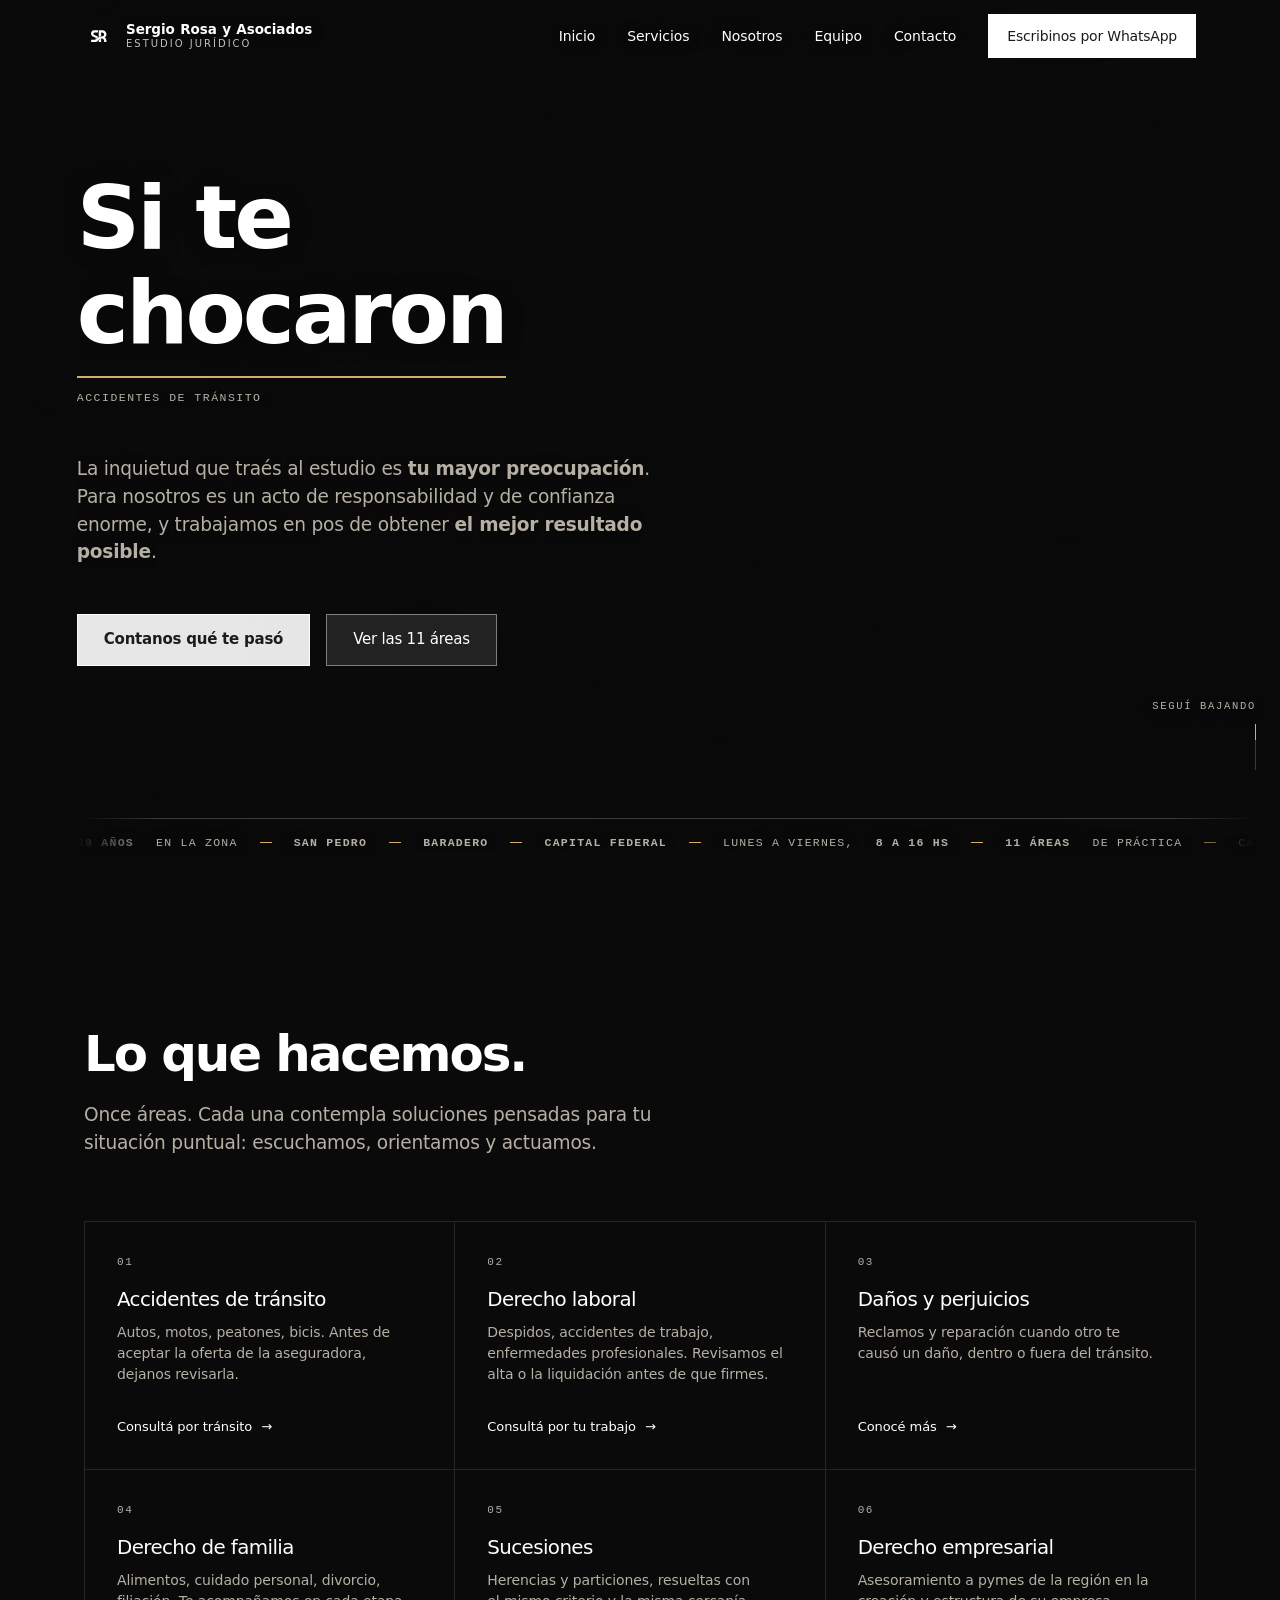
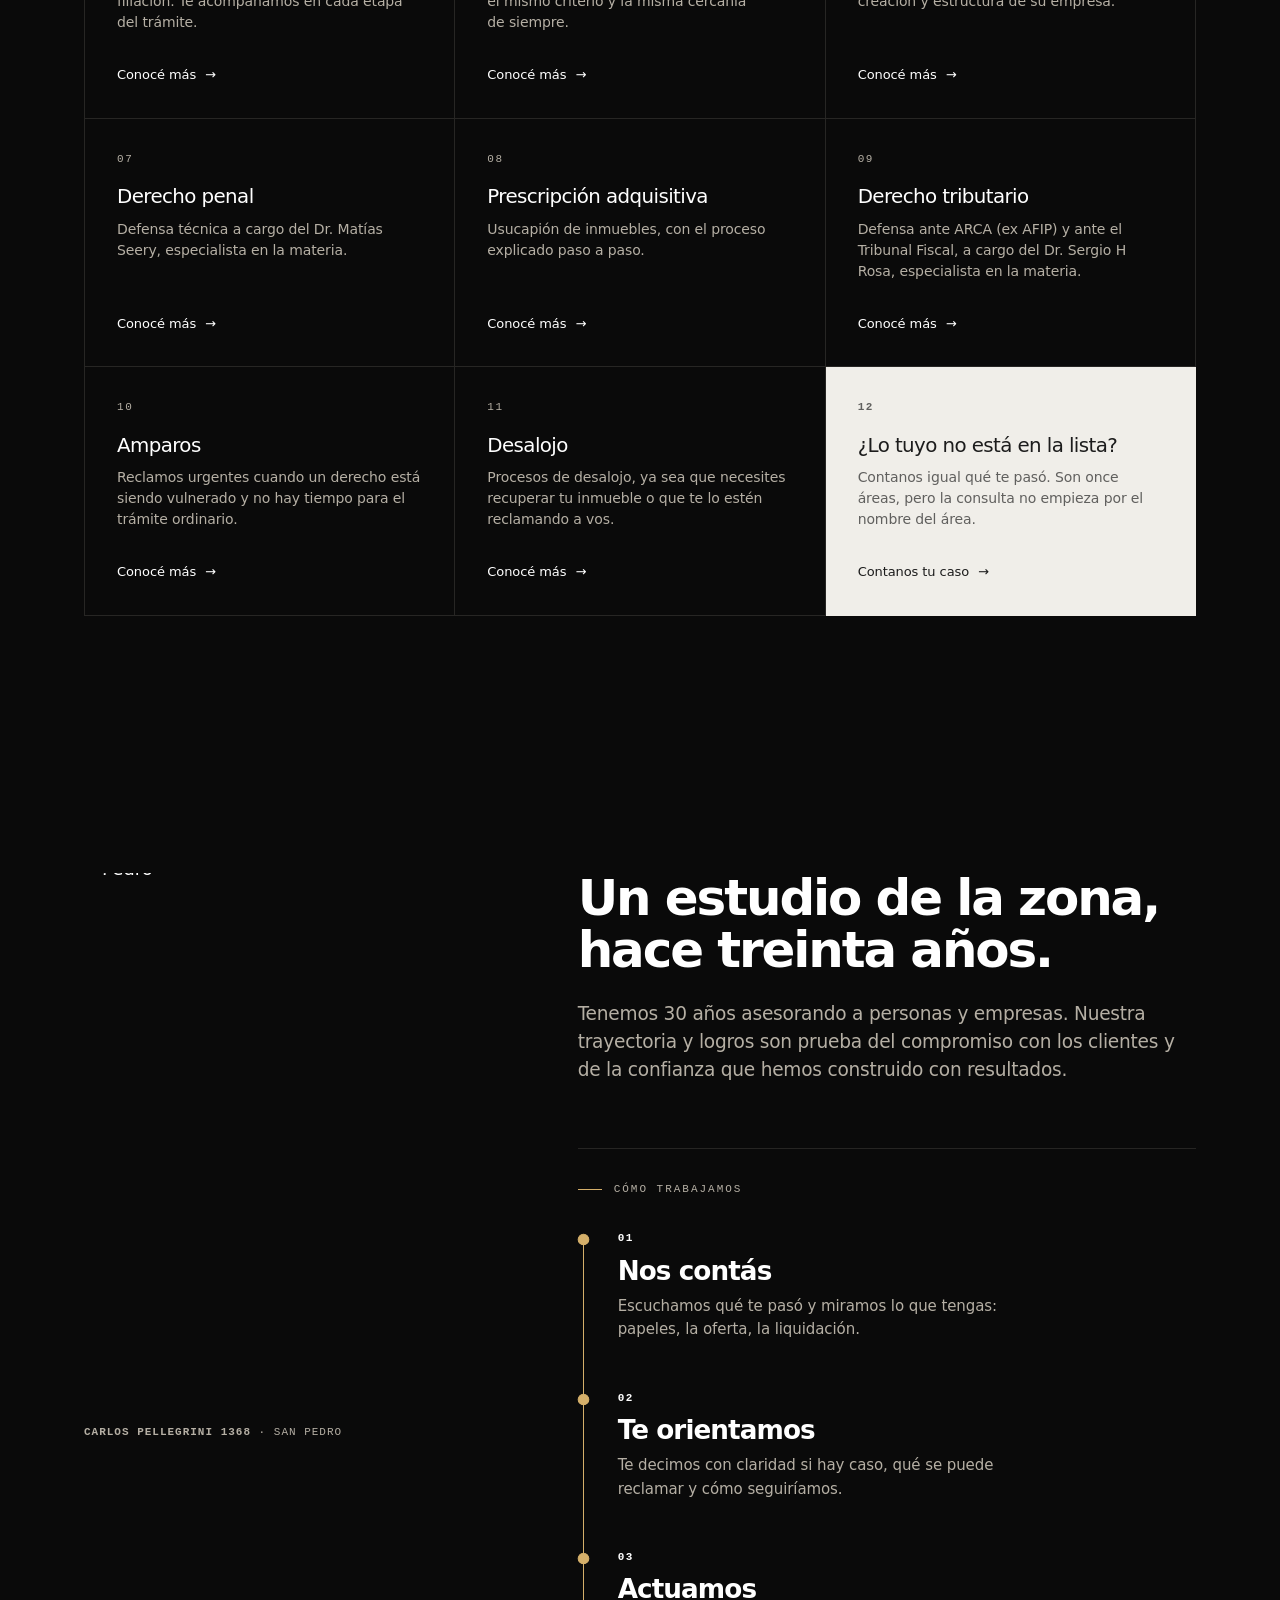
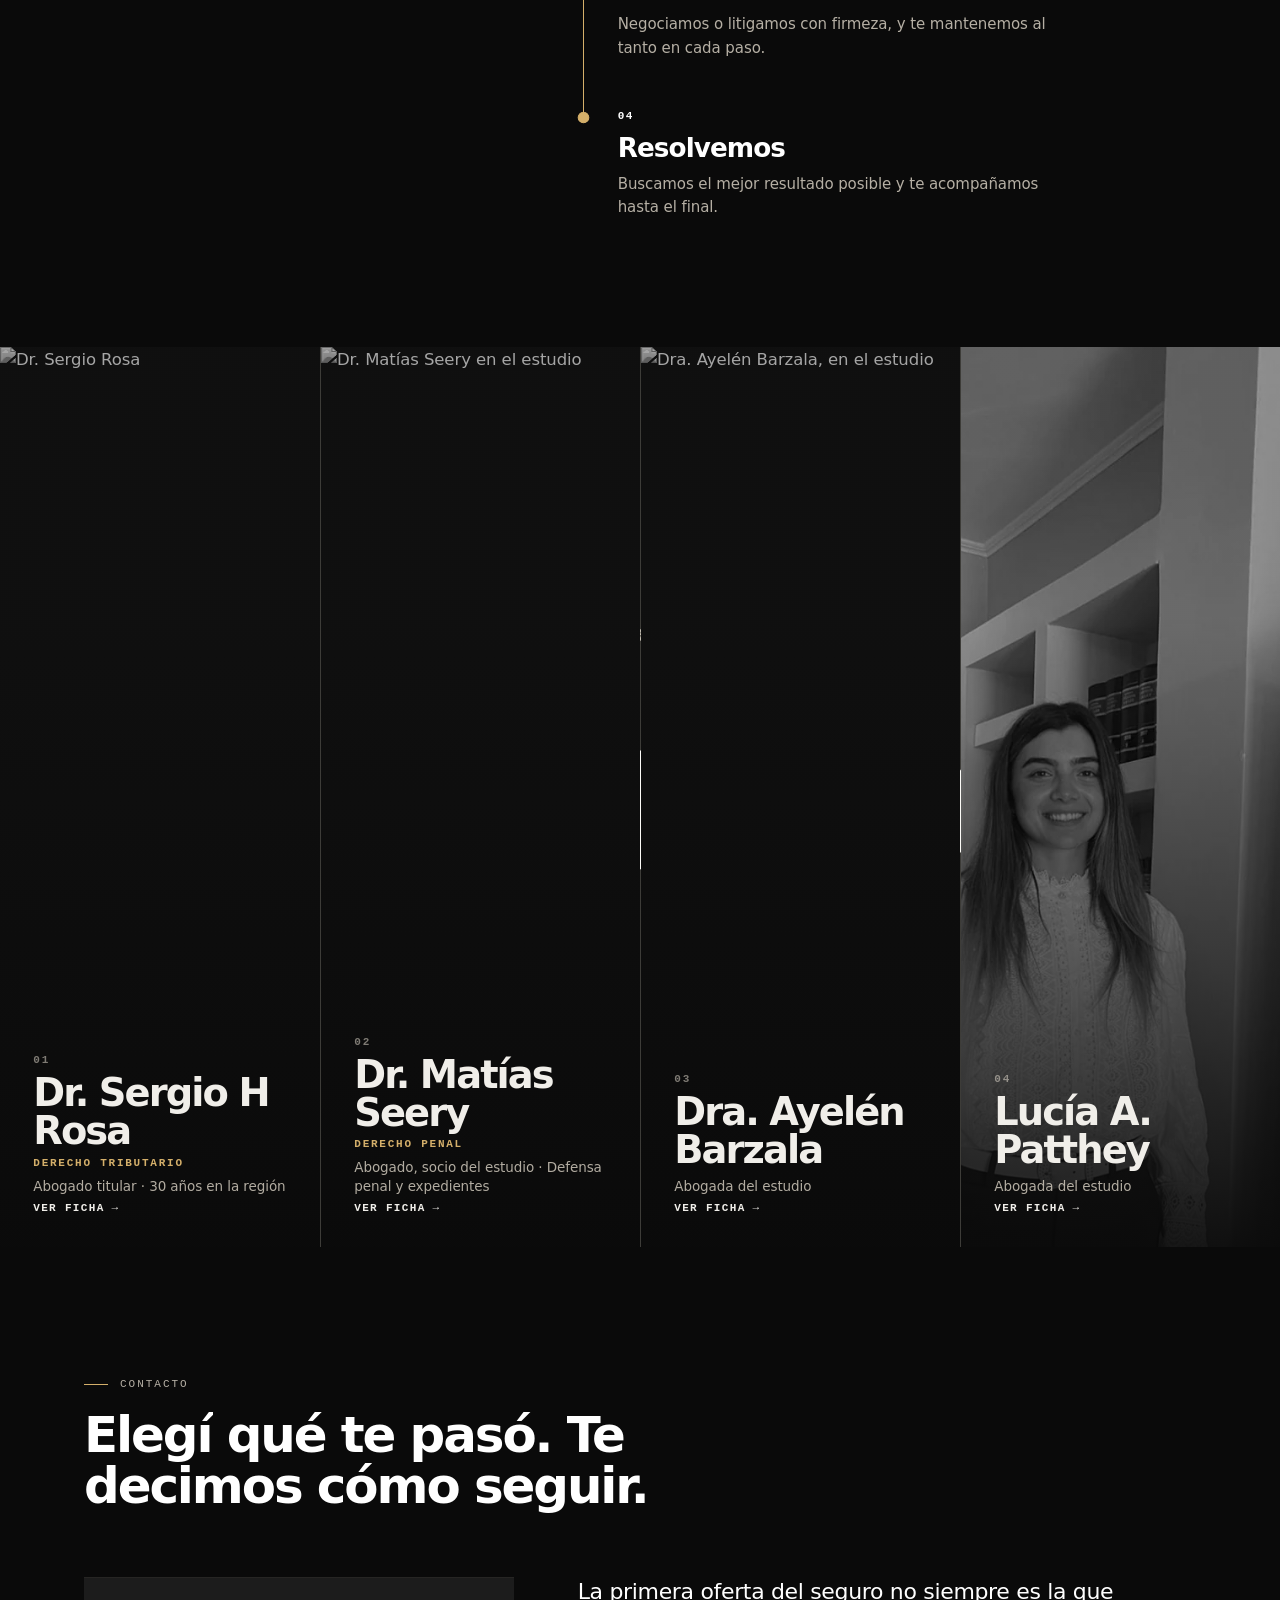
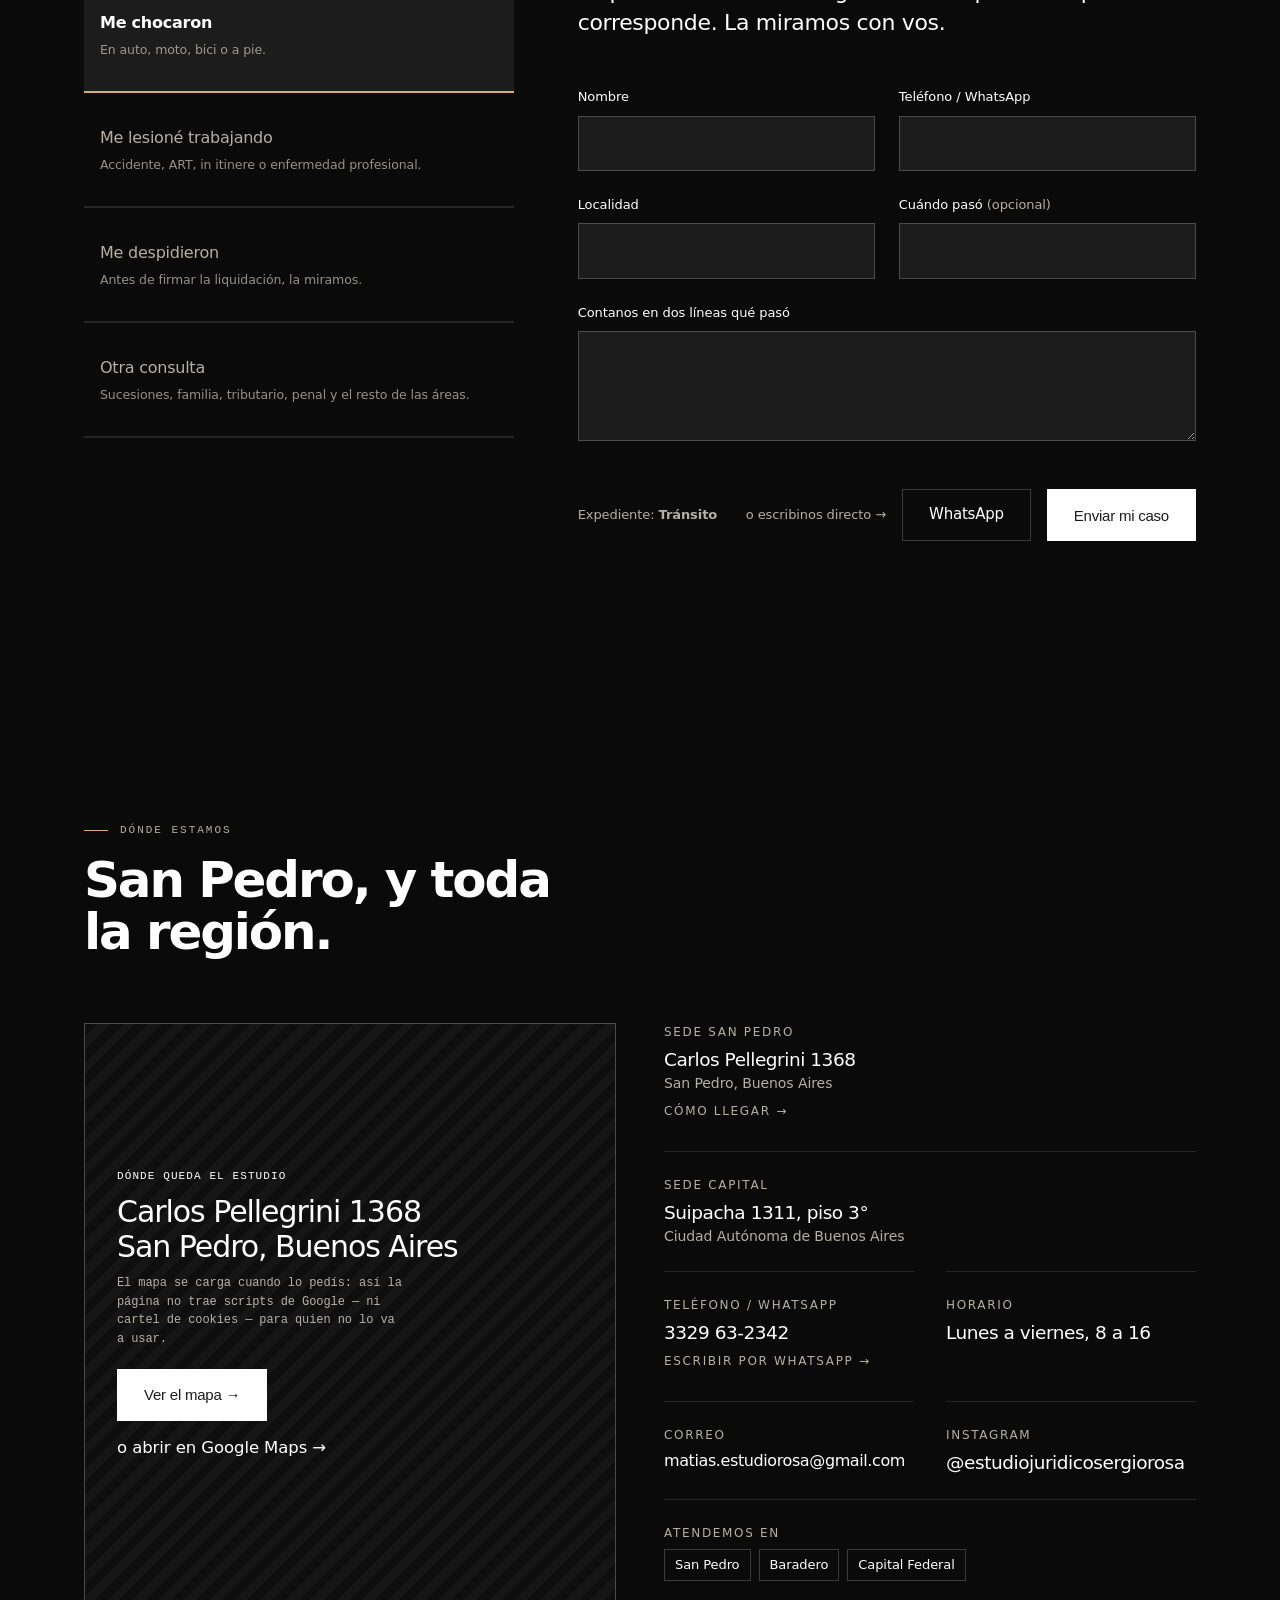
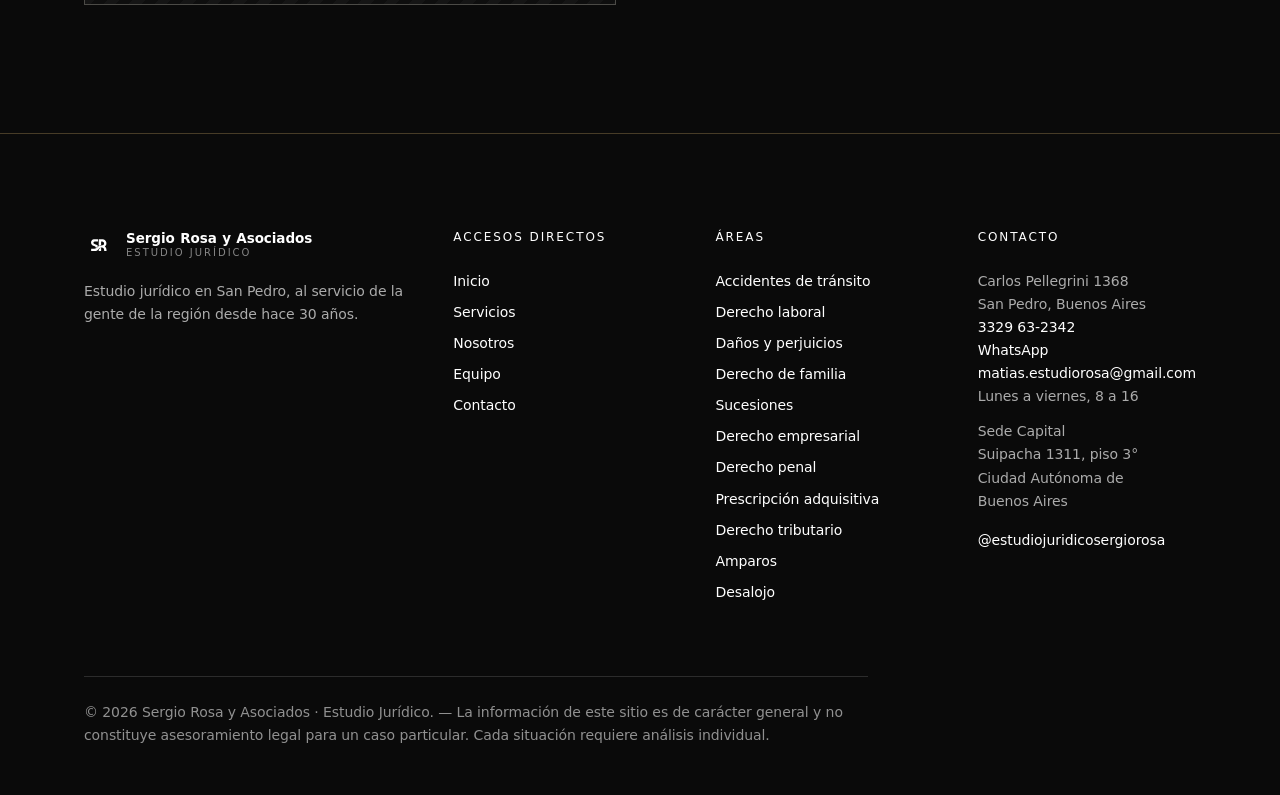
==== index.html @ 4fc7b3a5 "Arregla la foto rota de las once areas, el pie y los campos del formulario El srcset del hero, que e" ====
<!DOCTYPE html>
<html lang="es-AR">
<head>
<meta charset="utf-8">
<meta name="viewport" content="width=device-width, initial-scale=1">
<title>Sergio Rosa y Asociados — Abogados en San Pedro</title>
<meta name="description" content="Abogados en San Pedro. Hacemos accidentes de tránsito, ART y despidos, y todo lo que necesites resolver. 30 años en la región.">

<!-- Inter e Inter Tight embebidas en base64 desde clientes/sergio-rosa/entregables/
     inter.b64 e intertight.b64 (06-08 y 09-08). Cero CDN, igual que carrusel-base.html
     — BRIEF §A. Subset "latin" de Google Fonts, variable 400-900: cubre español
     (incluye Latin-1 Supplement, o sea tildes, ñ, ¿¡) sin cargar cirílico ni griego. -->


<link rel="stylesheet" href="assets/estilos.css">
</head>

<body class="sin-js telonando">

<!-- Barra de lectura. Vacía a propósito: el script le escribe --p en cada
     cuadro. Si el script no corre, queda una hairline invisible de 2px. -->
<b class="lectura" aria-hidden="true"><i></i></b>

<!-- 00 · TELÓN DE APERTURA — ver el bloque 01bis del <style> y telon() en el
     script. Vive fuera de <main> porque no es contenido: es la puerta. Las dos
     piezas van aria-hidden y sin nada enfocable adentro, así que para un lector
     de pantalla la página empieza en el header, como si el telón no existiera.
     La cuenta tampoco se anuncia: es un reloj, no información. -->
<div class="telon" id="telon" aria-hidden="true">
  <b class="telon__hoja"></b>
  <div class="telon__carga"><b class="telon__n" id="telonN">00</b><span class="telon__pc">%</span></div>
  <b class="telon__barra"><i></i></b>
</div>
<!-- El símbolo va SUELTO, hermano del telón y no hijo: es lo único que no sube
     con la hoja — se queda y viaja hasta el logo del header. -->
<div class="telon__sim" id="telonSim" aria-hidden="true"><svg viewBox="0 0 457 400" aria-hidden="true" focusable="false"><g transform="matrix(1,0,0,1,-3923.354078,-158.025554)"><g transform="matrix(0.356776,0,0,0.555556,3448.841753,158.025554)"><g transform="matrix(2.802878,0,0,1.8,1236.584161,35.594531)"><path d="M258.048,99.5C258.078,93.491 257.628,93.314 258.483,92.484C259.584,91.413 307.264,91.829 316.451,92.914C346.125,96.418 371.962,115.927 376.005,146.579C381.258,186.409 351.3,201.871 351.451,203.509C351.551,204.592 377.373,219.098 377.834,258.494C377.932,266.887 378.706,272.646 375.508,272.681C372.946,272.709 349.258,272.97 343.488,272.68C340.162,272.513 341.296,265.444 341.23,260.502C340.918,237.223 325.502,214.862 291.483,221.414C245.831,230.206 252.517,272.878 191.5,272.678C142.924,272.519 142.022,273.547 141.359,271.555C140.894,270.159 141.195,242.054 141.222,239.489C141.257,236.24 143.247,237.23 187.5,237.123C238.66,236.998 238.598,201.641 278.624,188.931C294.86,183.775 333.405,190.224 339.122,164.405C347.506,126.538 299.865,124.809 295.595,126.717C293.698,127.566 294.889,152.628 294.604,177.504C294.561,181.219 289.948,179.3 278.487,182.455C263.169,186.672 257.847,193.965 257.923,189.47C258.05,182.019 258.049,182.032 258.048,99.5Z" style="fill:#FFFFFF"></path><path d="M182.438,93.039C187.383,92.597 206.771,90.863 244.482,91.919C247.77,92.011 246.756,99.046 246.755,106.5C246.752,124.997 247.821,127.551 243.501,127.556C197.184,127.608 179.642,124.742 176.884,140.578C172.396,166.348 208.242,162.283 231.679,180.225C233.549,181.657 235.34,183.229 237.025,184.967C242.688,190.808 246.248,198.343 246.216,199.541C246.134,202.605 211.42,232.283 212.926,224.536C218.326,196.763 179.887,203.649 154.678,180.305C131.675,159.004 131.346,102.297 182.438,93.039Z" style="fill:#FFFFFF"></path><path d="M258.034,264.501C257.982,260.584 257.538,249.121 258.766,247.705C271.79,232.69 287.699,228.707 290.606,227.979C295.001,226.878 294.602,229.029 294.603,233.499C294.609,271.275 294.875,272.562 292.515,272.671C292.154,272.687 260.01,272.682 259.467,272.653C257.344,272.538 258.03,266.775 258.034,264.501Z" style="fill:#FFFFFF"></path></g></g></g></svg></div>

<!-- 01 · HEADER -->
<header class="head" id="inicio">
  <div class="env head__in">
    <a class="marca" href="#inicio" aria-label="Sergio Rosa y Asociados — inicio">
      <svg viewBox="0 0 457 400" aria-hidden="true" focusable="false"><g transform="matrix(1,0,0,1,-3923.354078,-158.025554)"><g transform="matrix(0.356776,0,0,0.555556,3448.841753,158.025554)"><g transform="matrix(2.802878,0,0,1.8,1236.584161,35.594531)"><path d="M258.048,99.5C258.078,93.491 257.628,93.314 258.483,92.484C259.584,91.413 307.264,91.829 316.451,92.914C346.125,96.418 371.962,115.927 376.005,146.579C381.258,186.409 351.3,201.871 351.451,203.509C351.551,204.592 377.373,219.098 377.834,258.494C377.932,266.887 378.706,272.646 375.508,272.681C372.946,272.709 349.258,272.97 343.488,272.68C340.162,272.513 341.296,265.444 341.23,260.502C340.918,237.223 325.502,214.862 291.483,221.414C245.831,230.206 252.517,272.878 191.5,272.678C142.924,272.519 142.022,273.547 141.359,271.555C140.894,270.159 141.195,242.054 141.222,239.489C141.257,236.24 143.247,237.23 187.5,237.123C238.66,236.998 238.598,201.641 278.624,188.931C294.86,183.775 333.405,190.224 339.122,164.405C347.506,126.538 299.865,124.809 295.595,126.717C293.698,127.566 294.889,152.628 294.604,177.504C294.561,181.219 289.948,179.3 278.487,182.455C263.169,186.672 257.847,193.965 257.923,189.47C258.05,182.019 258.049,182.032 258.048,99.5Z" style="fill:#1C1C1C"></path><path d="M182.438,93.039C187.383,92.597 206.771,90.863 244.482,91.919C247.77,92.011 246.756,99.046 246.755,106.5C246.752,124.997 247.821,127.551 243.501,127.556C197.184,127.608 179.642,124.742 176.884,140.578C172.396,166.348 208.242,162.283 231.679,180.225C233.549,181.657 235.34,183.229 237.025,184.967C242.688,190.808 246.248,198.343 246.216,199.541C246.134,202.605 211.42,232.283 212.926,224.536C218.326,196.763 179.887,203.649 154.678,180.305C131.675,159.004 131.346,102.297 182.438,93.039Z" style="fill:#1C1C1C"></path><path d="M258.034,264.501C257.982,260.584 257.538,249.121 258.766,247.705C271.79,232.69 287.699,228.707 290.606,227.979C295.001,226.878 294.602,229.029 294.603,233.499C294.609,271.275 294.875,272.562 292.515,272.671C292.154,272.687 260.01,272.682 259.467,272.653C257.344,272.538 258.03,266.775 258.034,264.501Z" style="fill:#1C1C1C"></path></g></g></g></svg>
      <span class="marca__txt"><b>Sergio Rosa y Asociados</b><span>Estudio Jurídico</span></span>
    </a>
    <nav class="nav" aria-label="Principal">
      <a href="#inicio"><span class="barre">Inicio</span></a>
      <a href="#servicios"><span class="barre">Servicios</span></a>
      <a href="#nosotros"><span class="barre">Nosotros</span></a>
      <a href="#equipo"><span class="barre">Equipo</span></a>
      <a href="#contacto"><span class="barre">Contacto</span></a>
    </nav>
    <button class="head__menu" id="abrir" aria-label="Abrir menú" aria-expanded="false"><b></b><b></b><b></b></button>
    <a class="btn" href="https://wa.me/5493329632342?text=Hola%20Sergio%2C%20c%C3%B3mo%20est%C3%A1s%3F%20Necesito%20ayuda%20con%20mi%20situaci%C3%B3n%2C%20en%20el%20pr%C3%B3ximo%20mensaje%20te%20cuento%20m%C3%A1s." target="_blank" rel="noopener" aria-label="Escribinos por WhatsApp">
      <svg class="btn__ic" viewBox="0 0 24 24" aria-hidden="true" focusable="false"><path d="M12 2C6.48 2 2 6.48 2 12c0 1.85.5 3.58 1.36 5.07L2 22l5.05-1.33A9.94 9.94 0 0 0 12 22c5.52 0 10-4.48 10-10S17.52 2 12 2zm0 18.15c-1.6 0-3.1-.44-4.38-1.2l-.31-.19-3.05.8.81-2.97-.2-.31A8.15 8.15 0 1 1 20.15 12 8.16 8.16 0 0 1 12 20.15zm4.52-6.1c-.25-.12-1.47-.72-1.7-.81-.23-.08-.39-.12-.56.12-.17.25-.64.81-.78.97-.14.17-.29.19-.54.06-.25-.12-1.04-.38-1.99-1.22-.74-.65-1.23-1.46-1.38-1.71-.14-.25-.02-.38.11-.51.11-.11.25-.29.37-.43.12-.14.16-.25.25-.41.08-.17.04-.31-.02-.43-.06-.12-.56-1.35-.77-1.85-.2-.48-.41-.42-.56-.43h-.48c-.17 0-.43.06-.66.31-.23.25-.86.84-.86 2.04 0 1.2.88 2.37 1 2.53.12.17 1.73 2.64 4.2 3.7.59.25 1.05.4 1.41.51.59.19 1.13.16 1.56.1.48-.07 1.47-.6 1.68-1.18.21-.58.21-1.08.14-1.18-.06-.11-.23-.17-.48-.29z"/></svg>
      <span class="btn__txt">Escribinos por WhatsApp</span>
    </a>
  </div>
</header>

<div class="panel" id="panel" aria-hidden="true">
  <button id="cerrar" aria-label="Cerrar menú">✕</button>
  <a href="#inicio">Inicio</a>
  <a href="#servicios">Servicios</a>
  <a href="#nosotros">Nosotros</a>
  <a href="#equipo">Equipo</a>
  <a href="#contacto">Contacto</a>
</div>

<main>

  <!-- 02 · HERO -->
  <section class="hero sec--dark">
    <div class="hero__foto"><img src="assets/img/sergio-rosa-abogado-san-pedro.webp" srcset="assets/img/sergio-rosa-abogado-san-pedro-800.webp 800w, assets/img/sergio-rosa-abogado-san-pedro-1200.webp 1200w, assets/img/sergio-rosa-abogado-san-pedro.webp 1600w" sizes="100vw" fetchpriority="high" alt="Dr. Sergio Rosa" width="1600" height="1067"></div>
    <div class="env">
      <h1 data-anim data-no-split>
        <span class="hero__fijo">Si te</span> <span class="sr">chocaron, te echaron, te lesionaste trabajando, o lo que sea que tengas que resolver.</span><span class="hero__rot" aria-hidden="true">chocaron, te echaron o te lesionaste trabajando</span>
      </h1>

      <!-- Doce situaciones, una por área de práctica. El ORDEN es el del
           bloque 04 de acá abajo: volumen real de consulta, tránsito y
           laboral primero. La palabra frena el scroll; el área evita que
           "negaron" o "intimaron" queden colgadas sin sujeto. -->
      <div class="hero__meta" aria-hidden="true" data-anim
           data-rota="chocaron::Accidentes de tránsito|echaron::Despidos y liquidaciones|lesionaste::Accidentes de trabajo y ART|perjudicaron::Daños y perjuicios|separaste::Derecho de familia|quedó una sucesión::Sucesiones|incumplieron::Derecho empresarial|imputaron::Derecho penal|falta la escritura::Prescripción adquisitiva|intimaron::ARCA e impuestos|negaron::Amparos|usurparon::Desalojo">
        <b class="hero__prog"></b>
        <span class="hero__area"><span class="hero__areavia"><span>Accidentes de tránsito</span></span></span>
      </div>

      <!-- La bajada del hero dice, desde el 18-08 y a pedido del cliente, lo que
           el estudio considera lo más importante de todo: qué hace con lo que le
           traés. Reemplaza a la de trayectoria + honorarios.
           Los dos <strong> no cambian de color: cambian de peso, 400 → 600.
           ⚠️ Lo que se fue con la bajada vieja: "recién entonces hablamos de
           honorarios", que era el reemplazo aprobado del §D-1 de "gratis". Los
           treinta años y las tres ciudades NO se perdieron — siguen en la cinta
           de acá abajo, en nosotros, en equipo y en el pie. La página vuelve a
           no decir en ninguna parte cómo se cobra. -->
      <p class="lead" data-anim>La inquietud que traés al estudio es <strong>tu mayor preocupación</strong>. Para nosotros es un acto de responsabilidad y de confianza enorme, y trabajamos en pos de obtener <strong>el mejor resultado posible</strong>.</p>

      <div class="hero__cta" data-anim>
        <a class="btn" href="https://wa.me/5493329632342?text=Hola%20Sergio%2C%20c%C3%B3mo%20est%C3%A1s%3F%20Necesito%20ayuda%20con%20mi%20situaci%C3%B3n%2C%20en%20el%20pr%C3%B3ximo%20mensaje%20te%20cuento%20m%C3%A1s." target="_blank" rel="noopener">Contanos qué te pasó</a>
        <a class="btn btn--gh" href="#servicios">Ver las 11 áreas</a>
      </div>

      <a class="hero__baja" href="#servicios" data-anim>
        <span class="hero__bajaT">Seguí bajando</span>
        <b class="hero__bajaL" aria-hidden="true"></b>
      </a>

      <!-- 03 · CONTADOR — pasó de tres fichas con count-up a esta cinta.
           Mismos datos (§1 del BRIEF), aria-hidden porque los mismos números
           están en texto accesible en nosotros, equipo, contacto y pie. -->
      <div class="hero__cinta" aria-hidden="true" data-anim>
        <div class="hero__pista">
          <div class="hero__set"><span class="hero__dato"><b>30 años</b> en la zona</span><span class="hero__dato"><b>San Pedro</b></span><span class="hero__dato"><b>Baradero</b></span><span class="hero__dato"><b>Capital Federal</b></span><span class="hero__dato">Lunes a viernes, <b>8 a 16 hs</b></span><span class="hero__dato"><b>11 áreas</b> de práctica</span><span class="hero__dato">Carlos Pellegrini <b>1368</b></span><span class="hero__dato">Suipacha <b>1311</b>, CABA</span></div>
          <div class="hero__set"><span class="hero__dato"><b>30 años</b> en la zona</span><span class="hero__dato"><b>San Pedro</b></span><span class="hero__dato"><b>Baradero</b></span><span class="hero__dato"><b>Capital Federal</b></span><span class="hero__dato">Lunes a viernes, <b>8 a 16 hs</b></span><span class="hero__dato"><b>11 áreas</b> de práctica</span><span class="hero__dato">Carlos Pellegrini <b>1368</b></span><span class="hero__dato">Suipacha <b>1311</b>, CABA</span></div>
        </div>
      </div>
    </div>
  </section>

  <!-- 04 · SERVICIOS — grilla uniforme de 11 tarjetas, mismo peso visual.
       ORDEN por volumen real, no alfabético ni por prestigio: tránsito y laboral
       primero, sucesiones en el puesto 05, Amparos y Desalojo al final por no
       tener volumen confirmado. El orden es la única señal de prioridad del bloque.

       CON sec--dark (17-08, segunda vuelta del mismo día). A la mañana el bloque
       había salido del tema oscuro porque .srv__c trae su propio fondo --hueso a
       mano y con sec--dark el texto heredaba blanco/crema sobre hueso, casi sin
       contraste. Esa deuda está pagada: la retícula lleva .srvN, que da vuelta lo
       que la hoja pinta con una primitiva y no con un rol (ver el bloque 04ter en
       el <style>). El fondo del bloque vuelve a ser ónix.
       🟡 Deja dos secciones oscuras seguidas —servicios y nosotros—, o sea que la
       alternancia hueso/ónix de la página arranca recién en equipo. Decidido así
       a pedido del cliente; si molesta, lo que se da vuelta es nosotros, no esto.

       ENTRADA: la carpeta que se reparte (clases .carpeta .srvN en la retícula y
       el motor en el <script>). Reemplaza al data-anim="cortina" que tenían las
       doce celdas, que se conserva igual para celular, sin JS y con motion
       reducido — el motor lo desactiva solo cuando toma el control. -->
  <section class="sec sec--dark" id="servicios">
    <div class="env">
      <h2 data-anim style="margin:0 0 20px;max-width:22ch">Lo que hacemos.</h2>
      <p class="lead" data-anim>Once áreas. Cada una contempla soluciones pensadas para tu situación puntual: escuchamos, orientamos y actuamos.</p>

      <!-- ScrollStack (React Bits) traducido a mano a vanilla — sin caja, sin
           borde, sólo tipografía sobre el fondo ónix con un numeral fantasma
           detrás del título. Cada área se ancla arriba de la pantalla y la
           siguiente la reemplaza al llegar. Ver la nota larga junto al motor
           en el <script> del final del body. -->
      <div class="pila" id="pilaServicios">
        <!-- HUD de progreso: no marca entrada, acompaña — mismo criterio que
             el paralaje del hero. Se arma con los mismos cardTops que ya mide
             el motor de la pila, así que no duplica trabajo de medición. -->
        <div class="pila__hud" aria-hidden="true">
          <span class="pila__hudActual">01</span>
          <span class="pila__hudBarra"><i></i></span>
          <span class="pila__hudTotal">11</span>
        </div>
        <div class="pila__inner">
          <a class="pila__card pilaH__c" href="accidentes-de-transito/index.html" data-motivo="choque"><span class="pilaH__n" aria-hidden="true">01</span><span class="pilaH__eyebrow">Consulta frecuente</span><h3>Accidentes de tránsito</h3><p>Autos, motos, peatones, bicis. Antes de aceptar la oferta de la aseguradora, dejanos revisarla.</p><span class="pilaH__mas">Consultá por tránsito <i>→</i></span></a>
          <!-- SIN data-motivo a propósito (14-08). Derecho laboral es UNA área
               —así está en el BRIEF, y el conteo de 11 se cerró el 2026-08-05—
               pero el formulario la parte en dos expedientes: "Me despidieron"
               y "Me lesioné trabajando". Preseleccionar cualquiera de los dos
               fichaba mal a la mitad de la gente que entra por acá. Sin
               preselección, el clic baja al formulario con las cuatro pestañas
               a la vista y elige la persona, que es la única que sabe cuál es. -->
          <a class="pila__card pilaH__c pilaH__c--par" href="derecho-laboral/index.html"><span class="pilaH__n" aria-hidden="true">02</span><span class="pilaH__eyebrow">Consulta frecuente</span><h3>Derecho laboral</h3><p>Despidos, accidentes de trabajo, enfermedades profesionales. Revisamos el alta o la liquidación antes de que firmes.</p><span class="pilaH__mas">Consultá por tu trabajo <i>→</i></span></a>
          <a class="pila__card pilaH__c" href="danos-y-perjuicios/index.html"><span class="pilaH__n" aria-hidden="true">03</span><h3>Daños y perjuicios</h3><p>Reclamos y reparación cuando otro te causó un daño, dentro o fuera del tránsito.</p><span class="pilaH__mas">Conocé más <i>→</i></span></a>
          <a class="pila__card pilaH__c pilaH__c--par" href="derecho-de-familia/index.html"><span class="pilaH__n" aria-hidden="true">04</span><h3>Derecho de familia</h3><p>Alimentos, cuidado personal, divorcio, filiación. Te acompañamos en cada etapa del trámite.</p><span class="pilaH__mas">Conocé más <i>→</i></span></a>
          <a class="pila__card pilaH__c" href="sucesiones/index.html"><span class="pilaH__n" aria-hidden="true">05</span><h3>Sucesiones</h3><p>Herencias y particiones, resueltas con el mismo criterio y la misma cercanía de siempre.</p><span class="pilaH__mas">Conocé más <i>→</i></span></a>
          <a class="pila__card pilaH__c pilaH__c--par" href="derecho-empresarial/index.html"><span class="pilaH__n" aria-hidden="true">06</span><h3>Derecho empresarial</h3><p>Asesoramiento a pymes de la región en la creación y estructura de su empresa.</p><span class="pilaH__mas">Conocé más <i>→</i></span></a>
          <a class="pila__card pilaH__c" href="derecho-penal/index.html"><span class="pilaH__n" aria-hidden="true">07</span><h3>Derecho penal</h3><p>Defensa técnica a cargo del Dr. Matías Seery, especialista en la materia.</p><span class="pilaH__mas">Conocé más <i>→</i></span></a>
          <a class="pila__card pilaH__c pilaH__c--par" href="prescripcion-adquisitiva/index.html"><span class="pilaH__n" aria-hidden="true">08</span><h3>Prescripción adquisitiva</h3><p>Usucapión de inmuebles, con el proceso explicado paso a paso.</p><span class="pilaH__mas">Conocé más <i>→</i></span></a>
          <a class="pila__card pilaH__c" href="derecho-tributario/index.html"><span class="pilaH__n" aria-hidden="true">09</span><h3>Derecho tributario</h3><p>Defensa ante ARCA (ex AFIP) y ante el Tribunal Fiscal, a cargo del Dr. Sergio H Rosa, especialista en la materia.</p><span class="pilaH__mas">Conocé más <i>→</i></span></a>
          <a class="pila__card pilaH__c pilaH__c--par" href="amparos/index.html"><span class="pilaH__n" aria-hidden="true">10</span><h3>Amparos</h3><p>Reclamos urgentes cuando un derecho está siendo vulnerado y no hay tiempo para el trámite ordinario.</p><span class="pilaH__mas">Conocé más <i>→</i></span></a>
          <a class="pila__card pilaH__c" href="desalojo/index.html"><span class="pilaH__n" aria-hidden="true">11</span><h3>Desalojo</h3><p>Procesos de desalojo, ya sea que necesites recuperar tu inmueble o que te lo estén reclamando a vos.</p><span class="pilaH__mas">Conocé más <i>→</i></span></a>
          <a class="pila__card pilaH__c pilaH__c--cta" href="#contacto" data-motivo="otra"><span class="pilaH__n" aria-hidden="true">+</span><h3>¿Lo tuyo no está en la lista?</h3><p>Contanos igual qué te pasó. Son once áreas, pero la consulta no empieza por el nombre del área.</p><span class="pilaH__mas">Contanos tu caso <i>→</i></span></a>
          <div class="pila__end"></div>
        </div>
      </div>

      <!-- red de seguridad sin JS y con prefers-reduced-motion desactivado del
           todo: la retícula real, sin la pila. Ver .pila__respaldo/.sin-js en
           el CSS. -->
      <div class="pila__respaldo">
        <!-- LA CARPETA. No lleva contenido ni foco: es el origen del gesto, y
             lo que se lee son las celdas que salen de ella. aria-hidden porque
             para un lector de pantalla la retícula ya está completa desde el
             primer momento — la carpeta no esconde nada, sólo mueve. El motor
             la oculta entera cuando no corre (una columna, sin JS o con motion
             reducido). -->
        <div class="cpo" id="cpo">
          <div class="cpo__banda">
            <div class="cpo__f" aria-hidden="true">
              <span class="cpo__back"></span>
              <span class="cpo__tapa"></span>
              <span class="cpo__tapa cpo__tapa--der"></span>
            </div>
          </div>
        <div class="srv srvN" id="srvCpo">
          <!-- La 01 y la tarjeta CTA del final enlazan al formulario con el
               expediente preseleccionado. La 02 (laboral) va sin preselección:
               ver la nota larga en la tarjeta equivalente de la pila. -->
          <a class="srv__c" href="accidentes-de-transito/index.html" data-motivo="choque" data-anim="cortina">
            <div class="srv__b">
              <span class="srv__n">01</span>
              <h3>Accidentes de tránsito</h3>
              <p>Autos, motos, peatones, bicis. Antes de aceptar la oferta de la aseguradora, dejanos revisarla.</p>
            </div>
            <span class="srv__mas">Consultá por tránsito <i>→</i></span>
          </a>
          <a class="srv__c" href="derecho-laboral/index.html" data-anim="cortina">
            <div class="srv__b">
              <span class="srv__n">02</span>
              <h3>Derecho laboral</h3>
              <p>Despidos, accidentes de trabajo, enfermedades profesionales. Revisamos el alta o la liquidación antes de que firmes.</p>
            </div>
            <span class="srv__mas">Consultá por tu trabajo <i>→</i></span>
          </a>
          <!-- de la 03 a la 11, a contacto genérico -->
          <a class="srv__c" href="danos-y-perjuicios/index.html" data-anim="cortina">
            <div class="srv__b">
              <span class="srv__n">03</span>
              <h3>Daños y perjuicios</h3>
              <p>Reclamos y reparación cuando otro te causó un daño, dentro o fuera del tránsito.</p>
            </div>
            <span class="srv__mas">Conocé más <i>→</i></span>
          </a>
          <a class="srv__c" href="derecho-de-familia/index.html" data-anim="cortina">
            <div class="srv__b">
              <span class="srv__n">04</span>
              <h3>Derecho de familia</h3>
              <p>Alimentos, cuidado personal, divorcio, filiación. Te acompañamos en cada etapa del trámite.</p>
            </div>
            <span class="srv__mas">Conocé más <i>→</i></span>
          </a>
          <a class="srv__c" href="sucesiones/index.html" data-anim="cortina">
            <div class="srv__b">
              <span class="srv__n">05</span>
              <h3>Sucesiones</h3>
              <p>Herencias y particiones, resueltas con el mismo criterio y la misma cercanía de siempre.</p>
            </div>
            <span class="srv__mas">Conocé más <i>→</i></span>
          </a>
          <a class="srv__c" href="derecho-empresarial/index.html" data-anim="cortina">
            <div class="srv__b">
              <span class="srv__n">06</span>
              <h3>Derecho empresarial</h3>
              <p>Asesoramiento a pymes de la región en la creación y estructura de su empresa.</p>
            </div>
            <span class="srv__mas">Conocé más <i>→</i></span>
          </a>
          <a class="srv__c" href="derecho-penal/index.html" data-anim="cortina">
            <div class="srv__b">
              <span class="srv__n">07</span>
              <h3>Derecho penal</h3>
              <p>Defensa técnica a cargo del Dr. Matías Seery, especialista en la materia.</p>
            </div>
            <span class="srv__mas">Conocé más <i>→</i></span>
          </a>
          <a class="srv__c" href="prescripcion-adquisitiva/index.html" data-anim="cortina">
            <div class="srv__b">
              <span class="srv__n">08</span>
              <h3>Prescripción adquisitiva</h3>
              <p>Usucapión de inmuebles, con el proceso explicado paso a paso.</p>
            </div>
            <span class="srv__mas">Conocé más <i>→</i></span>
          </a>
          <a class="srv__c" href="derecho-tributario/index.html" data-anim="cortina">
            <div class="srv__b">
              <span class="srv__n">09</span>
              <h3>Derecho tributario</h3>
              <p>Defensa ante ARCA (ex AFIP) y ante el Tribunal Fiscal, a cargo del Dr. Sergio H Rosa, especialista en la materia.</p>
            </div>
            <span class="srv__mas">Conocé más <i>→</i></span>
          </a>
          <!-- Amparos y Desalojo: agregadas el 2026-08-05, bajada descriptiva y genérica.
               Todavía sin validación de matrícula, igual que cualquier afirmación
               jurídica nueva del proyecto. -->
          <a class="srv__c" href="amparos/index.html" data-anim="cortina">
            <div class="srv__b">
              <span class="srv__n">10</span>
              <h3>Amparos</h3>
              <p>Reclamos urgentes cuando un derecho está siendo vulnerado y no hay tiempo para el trámite ordinario.</p>
            </div>
            <span class="srv__mas">Conocé más <i>→</i></span>
          </a>
          <a class="srv__c" href="desalojo/index.html" data-anim="cortina">
            <div class="srv__b">
              <span class="srv__n">11</span>
              <h3>Desalojo</h3>
              <p>Procesos de desalojo, ya sea que necesites recuperar tu inmueble o que te lo estén reclamando a vos.</p>
            </div>
            <span class="srv__mas">Conocé más <i>→</i></span>
          </a>
          <!-- Celda 12: cierra la grilla en 4×3 y recoge a quien no se reconoció en
               ninguna de las once. Preselecciona "Otra consulta" en el formulario,
               así que también da atribución. Cero afirmación jurídica:
               no promete derivar a nadie ni adelantar si hay caso. -->
          <a class="srv__c srv__c--cta" href="#contacto" data-motivo="otra" data-anim="cortina">
            <div class="srv__b">
              <span class="srv__n">12</span>
              <h3>¿Lo tuyo no está en la lista?</h3>
              <p>Contanos igual qué te pasó. Son once áreas, pero la consulta no empieza por el nombre del área.</p>
            </div>
            <span class="srv__mas">Contanos tu caso <i>→</i></span>
          </a>
        </div>
        </div><!-- /.cpo -->
      </div>
    </div>
  </section>

  <!-- 05 · NOSOTROS -->
  <section class="sec sec--dark" id="nosotros">
    <div class="env">
      <div class="nos">
        <!-- La columna de la foto queda fija: la persona no se va mientras
             leés cómo trabaja. Se despega sola abajo de 1000px. -->
        <div class="nos__col">
          <!-- Fachada real, foto del cliente (2026-08-11): SR ESTUDIO JURIDICO,
               Carlos Pellegrini 1368. object-position corrido a la izquierda
               (30%) para priorizar el isologo SR + el decal de vidrio
               “ESTUDIO JURÍDICO / DR. SERGIO ROSA & ASOC.” sobre el cartel
               cenital, que a este recorte 4:5 no entra completo. -->
          <figure class="nos__foto" data-anim="cortina"><img src="assets/img/estudio-juridico-san-pedro-fachada.webp" alt="Fachada del estudio, Carlos Pellegrini 1368, San Pedro" width="1000" height="693"></figure>
          <p class="nos__pie" data-anim><b>Carlos Pellegrini 1368</b> · San Pedro</p>
        </div>

        <div>
          <h2 data-anim>Un estudio de la zona, hace treinta años.</h2>
          <p class="lead" data-anim>Tenemos 30 años asesorando a personas y empresas. Nuestra trayectoria y logros son prueba del compromiso con los clientes y de la confianza que hemos construido con resultados.</p>

          <div class="hair" data-anim="linea"></div>
          <p class="kick" data-anim>Cómo trabajamos</p>

          <div class="riel" id="riel">
            <b class="riel__via" aria-hidden="true"></b>
            <b class="riel__frente" aria-hidden="true"></b>
            <ol class="riel__lista">
              <li class="riel__p">
                <span class="riel__n">01</span>
                <h3>Nos contás</h3>
                <p>Escuchamos qué te pasó y miramos lo que tengas: papeles, la oferta, la liquidación.</p>
              </li>
              <li class="riel__p">
                <span class="riel__n">02</span>
                <h3>Te orientamos</h3>
                <p>Te decimos con claridad si hay caso, qué se puede reclamar y cómo seguiríamos.</p>
              </li>
              <li class="riel__p">
                <span class="riel__n">03</span>
                <h3>Actuamos</h3>
                <p>Negociamos o litigamos con firmeza, y te mantenemos al tanto en cada paso.</p>
              </li>
              <li class="riel__p">
                <span class="riel__n">04</span>
                <h3>Resolvemos</h3>
                <p>Buscamos el mejor resultado posible y te acompañamos hasta el final.</p>
              </li>
            </ol>
          </div>
        </div>
      </div>
    </div>
  </section>

  <!-- 06 · EQUIPO — la palabra que se te viene encima, y adentro el equipo.
       Reemplaza al carrusel de profundidad (2026-08-18). El gesto está copiado
       de la sección Team de ario.law y el motor es GSAP + ScrollTrigger, que
       entran al sitio con esta pieza (BRIEF §A, regla levantada el 18-08).
       Dos cosas que NO se pueden tocar sin romperlo:
         · la palabra crece cambiando el font-size, no con transform:scale. Un
           transform en capa promovida se rasteriza una vez al tamaño chico y
           después estira el bitmap: a 7x se ve una foto ampliada.
         · el escalonado de entrada va sobre los <summary>, no sobre los
           <details>: un transform convierte al elemento en bloque contenedor
           de sus hijos absolutos y la ficha se mediría contra su banda.
       El título "Las mentes detrás del estudio" no está y es a propósito: la
       palabra EQUIPO ocupa su lugar. -->
  <section class="sec--dark zm" id="equipo" data-recorrido="190" data-tope="1.1" data-pago=".70">
    <div class="zm__fijo">
      <p class="zm__ante">Antes que abogados,<br>esto es un</p>
      <p class="zm__palabra">EQUIPO</p>
      <div class="zm__cards">
        <div class="eqn">

        <details name="eq">
          <summary aria-label="Ver ficha de Dr. Sergio H Rosa">
            <figure class="eqn__foto"><img src="assets/img/sergio-rosa-estudio-juridico.webp" alt="Dr. Sergio Rosa" width="800" height="1067" loading="lazy" decoding="async"></figure>
            <div class="eqn__datos">
              <span class="eqn__num">01</span>
              <h3 class="eqn__nom">Dr. Sergio H Rosa</h3>
              <span class="eqn__esp">Derecho tributario</span>
              <p class="eqn__cargo">Abogado titular &middot; 30 años en la región</p>
              <span class="eqn__ver">Ver ficha <i>&rarr;</i></span>
            </div>
          </summary>
          <div class="eqn__ficha">
            <button class="eqn__x" type="button" aria-label="Cerrar ficha">&#10005;</button>
            <div class="eqn__txt">
              <span class="eqn__esp">Abogado titular &middot; Especialista en derecho tributario</span>
              <h3>Dr. Sergio H Rosa</h3>
              <p>30 años de ejercicio en la región. Conduce cada caso de cerca, con criterio y trato directo.</p>
              <p>Lleva el área tributaria del estudio: defensa ante ARCA (ex AFIP) y ante el Tribunal Fiscal. Es una de las dos únicas especialidades que el estudio puede reclamar.</p>
              <div class="eqn__pie">
                <a class="btn" href="#contacto">Consultar con el estudio</a>
                <a class="btn btn--gh" href="tel:+543329632342">Llamar al 3329 63-2342</a>
              </div>
            </div>
          </div>
        </details>

        <details name="eq">
          <summary aria-label="Ver ficha de Dr. Matías Seery">
            <figure class="eqn__foto"><img src="assets/img/matias-seery-abogado-penal-san-pedro.webp" alt="Dr. Matías Seery en el estudio" width="720" height="900" loading="lazy" decoding="async"></figure>
            <div class="eqn__datos">
              <span class="eqn__num">02</span>
              <h3 class="eqn__nom">Dr. Matías Seery</h3>
              <span class="eqn__esp">Derecho penal</span>
              <p class="eqn__cargo">Abogado, socio del estudio &middot; Defensa penal y expedientes</p>
              <span class="eqn__ver">Ver ficha <i>&rarr;</i></span>
            </div>
          </summary>
          <div class="eqn__ficha">
            <button class="eqn__x" type="button" aria-label="Cerrar ficha">&#10005;</button>
            <div class="eqn__txt">
              <span class="eqn__esp">Abogado &middot; Especialista en derecho penal</span>
              <h3>Dr. Matías Seery</h3>
              <p>Lleva la defensa penal del estudio y el seguimiento de los expedientes, con foco en el detalle de cada caso.</p>
              <p>Se recibió de abogado en 2022 en la Facultad de Derecho de la Universidad Nacional de Lomas de Zamora, Centro de Extensión Universitaria Zárate. En 2025 terminó el posgrado en Derecho Penal del Colegio de Abogados de San Isidro y hoy cursa la Maestría en Derecho Penal de la Universidad de Buenos Aires.</p>
              <p>Matriculado en el Colegio de Abogados de San Nicolás &middot; T&deg;&nbsp;XV, F&deg;&nbsp;176.</p>
              <div class="eqn__pie">
                <a class="btn" href="#contacto">Consultar con el estudio</a>
                <a class="btn btn--gh" href="tel:+543329632342">Llamar al 3329 63-2342</a>
              </div>
            </div>
          </div>
        </details>

        <details name="eq">
          <summary aria-label="Ver ficha de Dra. Ayelén Barzala">
            <figure class="eqn__foto"><img src="assets/img/ayelen-estudio-juridico-san-pedro.webp" alt="Dra. Ayelén Barzala, en el estudio" width="800" height="1067" loading="lazy" decoding="async"></figure>
            <div class="eqn__datos">
              <span class="eqn__num">03</span>
              <h3 class="eqn__nom">Dra. Ayelén Barzala</h3>
              <p class="eqn__cargo">Abogada del estudio</p>
              <span class="eqn__ver">Ver ficha <i>&rarr;</i></span>
            </div>
          </summary>
          <div class="eqn__ficha">
            <button class="eqn__x" type="button" aria-label="Cerrar ficha">&#10005;</button>
            <div class="eqn__txt">
              <span class="eqn__esp">Abogada</span>
              <h3>Dra. Ayelén Barzala</h3>
              <p>Se recibió de abogada en 2025 en la Facultad de Derecho de la Universidad Nacional de Lomas de Zamora, Centro de Extensión Universitaria Zárate.</p>
              <div class="eqn__pie">
                <a class="btn" href="#contacto">Consultar con el estudio</a>
                <a class="btn btn--gh" href="tel:+543329632342">Llamar al 3329 63-2342</a>
              </div>
            </div>
          </div>
        </details>

        <details name="eq">
          <summary aria-label="Ver ficha de Lucía A. Patthey">
            <figure class="eqn__foto"><img src="assets/img/lucia-patthey-abogada-san-pedro.webp" alt="Lucía A. Patthey en el estudio" width="800" height="1067" loading="lazy" decoding="async"></figure>
            <div class="eqn__datos">
              <span class="eqn__num">04</span>
              <h3 class="eqn__nom">Lucía A. Patthey</h3>
              <p class="eqn__cargo">Abogada del estudio</p>
              <span class="eqn__ver">Ver ficha <i>&rarr;</i></span>
            </div>
          </summary>
          <div class="eqn__ficha">
            <button class="eqn__x" type="button" aria-label="Cerrar ficha">&#10005;</button>
            <div class="eqn__txt">
              <span class="eqn__esp">Abogada</span>
              <h3>Lucía A. Patthey</h3>
              <p>Se recibió de abogada en 2022 en la Universidad Nacional de Lomas de Zamora.</p>
              <p>Trabaja en derecho laboral, sucesiones, amparos, contratos, derecho de familia y accidentes de tránsito.</p>
              <p>Asesora y acompaña a cada cliente con compromiso y responsabilidad, buscando darle herramientas y soluciones jurídicas claras y adecuadas a cada situación.</p>
              <div class="eqn__pie">
                <a class="btn" href="#contacto">Consultar con el estudio</a>
                <a class="btn btn--gh" href="tel:+543329632342">Llamar al 3329 63-2342</a>
              </div>
            </div>
          </div>
        </details>
        </div>
      </div>
    </div>
  </section>

  <!-- 07 · RESEÑAS DE GOOGLE — CONDICIONAL.
       FALTA (3 de 7): la ficha. Si no hay ficha, este bloque NO SE PUBLICA:
       se saca entero. No se rellena con videos, audios ni capturas de WhatsApp,
       aunque el cliente dé permiso. Queda visible sólo porque esto es la maqueta. -->
  <!-- Auditoría 08-08: sin ficha de Google, las nueve tarjetas de abajo son
       huecos publicables tal cual están. El BRIEF ya decía que el bloque se
       saca entero sin ficha (ver la nota de más abajo); esto lo ejecuta en
       vez de dejarlo confiado a que alguien se acuerde antes de publicar.
       Sacar el display:none el día que exista la ficha y el link g.page/r/….

       🔴 08-08 — EL display:none SE SACÓ A PEDIDO, PARA VER LA MAQUETA.
       Esto NO significa que el bloque esté listo: la ficha de Google existe
       pero tiene CERO reseñas, así que las nueve tarjetas de abajo siguen
       siendo huecos con el texto "Acá va el texto de la reseña" a la vista.
       ANTES DE PUBLICAR, una de dos: o hay reseñas reales y se cargan, o este
       bloque se borra entero. Publicarlo así muestra tarjetas de relleno en
       una web de un estudio jurídico, que es peor que no tener la sección. -->
  <!-- 🔴 19-08 · EL BLOQUE VUELVE A ESTAR A LA VISTA, A PEDIDO DEL USUARIO.
       A la mañana se le había repuesto el display:none antes de publicar, por
       lo que dice la nota de acá arriba. El usuario pidió destaparlo igual:
       "es para mostrar nomás". Queda dicho, entonces, y no se vuelve sobre el
       tema: las nueve tarjetas de abajo siguen siendo HUECOS con el texto
       "Acá va el texto de la reseña" y "Nombre · hace X meses" a la vista,
       porque la ficha de Google existe pero tiene CERO reseñas.
       ⚠️ Esta sección no puede quedar así el día que la web sea la de verdad
       para el público: o se cargan reseñas reales, o el bloque se borra. -->
  <!-- 🔴 23-08 · SE TAPA DE NUEVO, Y ESTA VEZ SÍ ES "LA DE VERDAD".
       El destape del 19-08 fue "para mostrar nomás", con la advertencia escrita
       arriba de qué hacer antes de que la web fuera la pública. Este es ese
       momento: se va a fusionar a main y el link se le manda al estudio. La
       ficha de Google sigue con CERO reseñas, así que las nueve tarjetas de
       abajo siguen siendo huecos con "Acá va el texto de la reseña" a la vista.

       Una sola declaración, como las otras veces: el markup, el orden de la
       página y la alternancia de fondos quedan intactos. #resenas y #contacto
       son las dos sec--dark, así que sacar esta del medio no da vuelta nada.

       SE SACA ESTA LÍNEA el día que la ficha tenga reseñas reales y se carguen
       acá. Ese sigue siendo el trabajo de más retorno de todo el plan de SEO:
       para "abogados en San Pedro" el que sale primero es el mapa, y sin
       reseñas no se entra al mapa. -->
  <section class="sec sec--dark" id="resenas" style="display:none">
    <div class="env">
      <p class="kick" data-anim><br></p>
      <h2 data-anim style="margin-top:16px;max-width:24ch">Esto opinan las personas que ya confiaron en nosotros</h2>
      <div class="hueco" data-anim style="margin-top:var(--s5)">
        <p class="hueco__t">Bloque condicional — bloqueado, no publicable</p>
        <p class="hueco__d">✅ La ficha existe y está cargada bien: <a href="https://maps.app.goo.gl/PU7fpSSLHrE1TFpt6" target="_blank" rel="noopener">Estudio jurídico Sergio H. rosa y asociados</a>, dirección y teléfono coinciden con el BRIEF, tiene foto real de la fachada. 🔴 Pero tiene cero reseñas — no aparece ninguna estrella ni cantidad de opiniones, solo "Escribir una opinión". El bloque sigue sin publicarse: no se rellena con testimonios escritos por nosotros, ni con fotos de stock, ni con capturas de WhatsApp.<br>Las nueve tarjetas de abajo son los lugares donde entran las reseñas reales cuando existan.</p>
      </div>

      <!-- Mecanismo listo, contenido vacío a propósito. -->
      <div class="mq" data-anim aria-hidden="true">
        <div class="mq__c">
          <div class="mq__t" style="animation-duration:15s">
          <div class="rs">
            <p class="rs__e">★★★★★</p>
            <p class="hueco__d">Hueco. Acá va el texto de la reseña, tal cual lo escribió la persona en Google.</p>
            <p class="hueco__d" style="opacity:.7">Nombre · hace X meses</p>
          </div>
          <div class="rs">
            <p class="rs__e">★★★★★</p>
            <p class="hueco__d">Hueco. Acá va el texto de la reseña, tal cual lo escribió la persona en Google.</p>
            <p class="hueco__d" style="opacity:.7">Nombre · hace X meses</p>
          </div>
          <div class="rs">
            <p class="rs__e">★★★★★</p>
            <p class="hueco__d">Hueco. Acá va el texto de la reseña, tal cual lo escribió la persona en Google.</p>
            <p class="hueco__d" style="opacity:.7">Nombre · hace X meses</p>
          </div>
          <div class="rs">
            <p class="rs__e">★★★★★</p>
            <p class="hueco__d">Hueco. Acá va el texto de la reseña, tal cual lo escribió la persona en Google.</p>
            <p class="hueco__d" style="opacity:.7">Nombre · hace X meses</p>
          </div>
          <div class="rs">
            <p class="rs__e">★★★★★</p>
            <p class="hueco__d">Hueco. Acá va el texto de la reseña, tal cual lo escribió la persona en Google.</p>
            <p class="hueco__d" style="opacity:.7">Nombre · hace X meses</p>
          </div>
          <div class="rs">
            <p class="rs__e">★★★★★</p>
            <p class="hueco__d">Hueco. Acá va el texto de la reseña, tal cual lo escribió la persona en Google.</p>
            <p class="hueco__d" style="opacity:.7">Nombre · hace X meses</p>
          </div>
          </div>
        </div>
        <div class="mq__c mq__c--md">
          <div class="mq__t" style="animation-duration:19s">
          <div class="rs">
            <p class="rs__e">★★★★★</p>
            <p class="hueco__d">Hueco. Acá va el texto de la reseña, tal cual lo escribió la persona en Google.</p>
            <p class="hueco__d" style="opacity:.7">Nombre · hace X meses</p>
          </div>
          <div class="rs">
            <p class="rs__e">★★★★★</p>
            <p class="hueco__d">Hueco. Acá va el texto de la reseña, tal cual lo escribió la persona en Google.</p>
            <p class="hueco__d" style="opacity:.7">Nombre · hace X meses</p>
          </div>
          <div class="rs">
            <p class="rs__e">★★★★★</p>
            <p class="hueco__d">Hueco. Acá va el texto de la reseña, tal cual lo escribió la persona en Google.</p>
            <p class="hueco__d" style="opacity:.7">Nombre · hace X meses</p>
          </div>
          <div class="rs">
            <p class="rs__e">★★★★★</p>
            <p class="hueco__d">Hueco. Acá va el texto de la reseña, tal cual lo escribió la persona en Google.</p>
            <p class="hueco__d" style="opacity:.7">Nombre · hace X meses</p>
          </div>
          <div class="rs">
            <p class="rs__e">★★★★★</p>
            <p class="hueco__d">Hueco. Acá va el texto de la reseña, tal cual lo escribió la persona en Google.</p>
            <p class="hueco__d" style="opacity:.7">Nombre · hace X meses</p>
          </div>
          <div class="rs">
            <p class="rs__e">★★★★★</p>
            <p class="hueco__d">Hueco. Acá va el texto de la reseña, tal cual lo escribió la persona en Google.</p>
            <p class="hueco__d" style="opacity:.7">Nombre · hace X meses</p>
          </div>
          </div>
        </div>
        <div class="mq__c mq__c--lg">
          <div class="mq__t" style="animation-duration:17s">
          <div class="rs">
            <p class="rs__e">★★★★★</p>
            <p class="hueco__d">Hueco. Acá va el texto de la reseña, tal cual lo escribió la persona en Google.</p>
            <p class="hueco__d" style="opacity:.7">Nombre · hace X meses</p>
          </div>
          <div class="rs">
            <p class="rs__e">★★★★★</p>
            <p class="hueco__d">Hueco. Acá va el texto de la reseña, tal cual lo escribió la persona en Google.</p>
            <p class="hueco__d" style="opacity:.7">Nombre · hace X meses</p>
          </div>
          <div class="rs">
            <p class="rs__e">★★★★★</p>
            <p class="hueco__d">Hueco. Acá va el texto de la reseña, tal cual lo escribió la persona en Google.</p>
            <p class="hueco__d" style="opacity:.7">Nombre · hace X meses</p>
          </div>
          <div class="rs">
            <p class="rs__e">★★★★★</p>
            <p class="hueco__d">Hueco. Acá va el texto de la reseña, tal cual lo escribió la persona en Google.</p>
            <p class="hueco__d" style="opacity:.7">Nombre · hace X meses</p>
          </div>
          <div class="rs">
            <p class="rs__e">★★★★★</p>
            <p class="hueco__d">Hueco. Acá va el texto de la reseña, tal cual lo escribió la persona en Google.</p>
            <p class="hueco__d" style="opacity:.7">Nombre · hace X meses</p>
          </div>
          <div class="rs">
            <p class="rs__e">★★★★★</p>
            <p class="hueco__d">Hueco. Acá va el texto de la reseña, tal cual lo escribió la persona en Google.</p>
            <p class="hueco__d" style="opacity:.7">Nombre · hace X meses</p>
          </div>
          </div>
        </div>
      </div>
      <p data-anim style="margin-top:var(--s4)"><a class="btn btn--gh" href="#contacto">Ver todas en Google <span class="pend">falta la ficha</span></a></p>
    </div>
  </section>

  <!-- 08 · FORMULARIO -->
  <section class="sec sec--dark" id="contacto">
    <div class="env">
      <p class="kick" data-anim>Contacto</p>
      <h2 data-anim style="margin:16px 0 20px;max-width:20ch">Elegí qué te pasó. Te decimos cómo seguir.</h2>

      <!-- DESTINO: matias.estudiorosa@gmail.com. Sin servidor, el envío arma el mail con los datos
           del formulario y lo abre en el cliente de correo de la persona. Es el
           único destino posible en un archivo que abre con doble clic; si más
           adelante hay un servicio de formularios, se cambia sólo el submit. -->
      <!-- El movimiento pasó del <form> entero a sus dos mitades (12-08): las
           pestañas entran desde la izquierda y el panel desde la derecha, y el
           bloque se abre como una carpeta. Va en .leg__rail y no en .leg__col
           porque la columna es sticky y no se le cuelga un filtro encima. -->
      <form class="leg" id="form" novalidate>
        <div class="leg__col">
          <!-- Patrón ARIA de pestañas completo (14-08): cada tab con id para que
               el panel lo pueda nombrar, y un solo tabindex=0 en la seleccionada
               —el resto en -1— porque declarar role="tablist" es un contrato:
               quien usa lector de pantalla espera moverse con las flechas y que
               el grupo entero ocupe una sola parada de tabulación. Las flechas
               las cablea el <script> del final. -->
          <div class="leg__rail" role="tablist" aria-label="Qué te pasó" id="rail" data-anim="izq">
            <button class="leg__tab" role="tab" id="tab-choque" aria-selected="true" aria-controls="panel-contacto" tabindex="0" data-motivo="choque" type="button">
              <span>Me chocaron</span><i>En auto, moto, bici o a pie.</i>
            </button>
            <button class="leg__tab" role="tab" id="tab-trabajo" aria-selected="false" aria-controls="panel-contacto" tabindex="-1" data-motivo="trabajo" type="button">
              <span>Me lesioné trabajando</span><i>Accidente, ART, in itinere o enfermedad profesional.</i>
            </button>
            <button class="leg__tab" role="tab" id="tab-despido" aria-selected="false" aria-controls="panel-contacto" tabindex="-1" data-motivo="despido" type="button">
              <span>Me despidieron</span><i>Antes de firmar la liquidación, la miramos.</i>
            </button>
            <button class="leg__tab" role="tab" id="tab-otra" aria-selected="false" aria-controls="panel-contacto" tabindex="-1" data-motivo="otra" type="button">
              <span>Otra consulta</span><i>Sucesiones, familia, tributario, penal y el resto de las áreas.</i>
            </button>
          </div>
        </div>

        <div class="leg__panel" role="tabpanel" id="panel-contacto" aria-labelledby="tab-choque" data-anim="der">
          <p class="leg__voz" id="voz">La primera oferta del seguro no siempre es la que corresponde. La miramos con vos.</p>

          <!-- Nada de subir documentación, fotos del accidente ni datos del
               expediente: son datos sensibles y el formulario no es el lugar. -->
          <div class="campos" style="margin-top:var(--s5)">
            <div class="campo">
              <label for="nombre">Nombre</label>
              <input id="nombre" name="nombre" type="text" autocomplete="name" required>
            </div>
            <div class="campo">
              <label for="tel">Teléfono / WhatsApp</label>
              <input id="tel" name="tel" type="tel" inputmode="tel" autocomplete="tel" required>
            </div>
            <div class="campo">
              <label for="loc">Localidad</label>
              <input id="loc" name="localidad" type="text" autocomplete="address-level2">
            </div>
            <div class="campo">
              <label for="cuando">Cuándo pasó <i>(opcional)</i></label>
              <input id="cuando" name="cuando" type="text">
            </div>
            <div class="campo campo--full">
              <label for="detalle">Contanos en dos líneas qué pasó</label>
              <textarea id="detalle" name="detalle"></textarea>
            </div>
          </div>

          <div class="form__pie">
            <span class="form__nota" style="margin:0">Expediente: <b class="leg__tag" id="voz-tag">Tránsito</b></span>
            <div class="form__der">
              <span class="form__o">o escribinos directo →</span>
              <a class="btn btn--gh" href="https://wa.me/5493329632342?text=Hola%20Sergio%2C%20c%C3%B3mo%20est%C3%A1s%3F%20Necesito%20ayuda%20con%20mi%20situaci%C3%B3n%2C%20en%20el%20pr%C3%B3ximo%20mensaje%20te%20cuento%20m%C3%A1s." target="_blank" rel="noopener">WhatsApp</a>
              <button class="btn form__env" type="submit">Enviar mi caso</button>
            </div>
          </div>
          <p class="form__nota" id="aviso" role="status"></p>
        </div>

        <input type="hidden" name="motivo" id="motivo-real" value="choque">
      </form>

      <!-- Reemplaza al formulario en el mismo lugar, sin que la página salte.
           El texto es el decidido en el BRIEF: pregunta que desafía arriba,
           "Caso aceptado." abajo. -->
      <div class="listo oculto" id="listo" role="status">
        <p class="paso__t" style="margin:0">Confirmación</p>
        <h3>Caso aceptado.</h3>
        <p>Te escribimos por WhatsApp para contarte si hay caso. Atendemos de lunes a viernes, de 8 a 16.</p>
        <p class="hueco__d" style="margin-top:20px">Se abre tu correo con la consulta armada. Si no se abrió, escribinos a <a href="mailto:matias.estudiorosa@gmail.com">matias.estudiorosa@gmail.com</a> o llamá al <a href="tel:+543329632342">3329 63-2342</a>.</p>
      </div>
    </div>
  </section>

  <!-- 09 · MAPA Y CÓMO LLEGAR -->
  <section class="sec sec--dark" id="donde">
    <div class="env">
      <p class="kick" data-anim>Dónde estamos</p>
      <h2 data-anim style="margin-top:16px;max-width:20ch">San Pedro, y toda la región.</h2>
      <div class="mapa-grid">
        <!-- El embed de Google carga scripts y arrastra cartel de cookies.
             Va una imagen del mapa embebida en el archivo, con link a Google Maps:
             cero scripts, cero cartel, un clic más. -->
        <div class="mapa" id="mapa" data-anim="izq">
          <div class="mapa__pre">
            <p class="hueco__t">Dónde queda el estudio</p>
            <h3>Carlos Pellegrini 1368<br>San Pedro, Buenos Aires</h3>
            <p class="hueco__d" style="max-width:40ch">El mapa se carga cuando lo pedís: así la página no trae scripts de Google — ni cartel de cookies — para quien no lo va a usar.</p>
            <button class="btn" type="button" id="mapa-load">Ver el mapa →</button>
            <p style="margin-top:4px"><a href="https://maps.app.goo.gl/MZXgna2a5sL994fv5" target="_blank" rel="noopener"><span class="barre">o abrir en Google Maps →</span></a></p>
          </div>
        </div>
        <div class="ficha" data-anim="der">
          <div class="f-full"><span>Sede San Pedro</span><h3>Carlos Pellegrini 1368</h3><p>San Pedro, Buenos Aires</p>
            <p style="margin-top:8px"><a href="https://maps.app.goo.gl/MZXgna2a5sL994fv5" target="_blank" rel="noopener"><span class="barre">Cómo llegar →</span></a></p></div>
          <div class="f-full"><span>Sede Capital</span><h3>Suipacha 1311, piso 3°</h3><p>Ciudad Autónoma de Buenos Aires</p></div>
          <div><span>Teléfono / WhatsApp</span><h3><a href="tel:+543329632342">3329 63-2342</a></h3>
            <p style="margin-top:8px"><a href="https://wa.me/5493329632342?text=Hola%20Sergio%2C%20c%C3%B3mo%20est%C3%A1s%3F%20Necesito%20ayuda%20con%20mi%20situaci%C3%B3n%2C%20en%20el%20pr%C3%B3ximo%20mensaje%20te%20cuento%20m%C3%A1s." target="_blank" rel="noopener"><span class="barre">Escribir por WhatsApp →</span></a></p></div>
          <div><span>Horario</span><h3>Lunes a viernes, 8 a 16</h3></div>
          <div><span>Correo</span><h3 style="font-size:16px"><a href="mailto:matias.estudiorosa@gmail.com">matias.estudiorosa@gmail.com</a></h3></div>
          <!-- Handle cerrado el 2026-08-07: @estudiojuridicosergiorosa.
               Se cambió antes de que la cuenta tuviera volumen — con un solo post
               publicado era el momento más barato y no vuelve. -->
          <div><span>Instagram</span><h3><a href="https://instagram.com/estudiojuridicosergiorosa" target="_blank" rel="noopener">@estudiojuridicosergiorosa</a></h3></div>
          <div class="f-full"><span>Atendemos en</span>
            <div class="pills"><i>San Pedro</i><i>Baradero</i><i>Capital Federal</i></div></div>
        </div>
      </div>
    </div>
  </section>

</main>

<!-- 10 · FOOTER -->
<footer class="foot">
  <div class="env">
    <div class="foot__grid">
      <div data-anim>
        <a class="marca" href="#inicio">
          <svg viewBox="0 0 457 400" aria-hidden="true" focusable="false"><g transform="matrix(1,0,0,1,-3923.354078,-158.025554)"><g transform="matrix(0.356776,0,0,0.555556,3448.841753,158.025554)"><g transform="matrix(2.802878,0,0,1.8,1236.584161,35.594531)"><path d="M258.048,99.5C258.078,93.491 257.628,93.314 258.483,92.484C259.584,91.413 307.264,91.829 316.451,92.914C346.125,96.418 371.962,115.927 376.005,146.579C381.258,186.409 351.3,201.871 351.451,203.509C351.551,204.592 377.373,219.098 377.834,258.494C377.932,266.887 378.706,272.646 375.508,272.681C372.946,272.709 349.258,272.97 343.488,272.68C340.162,272.513 341.296,265.444 341.23,260.502C340.918,237.223 325.502,214.862 291.483,221.414C245.831,230.206 252.517,272.878 191.5,272.678C142.924,272.519 142.022,273.547 141.359,271.555C140.894,270.159 141.195,242.054 141.222,239.489C141.257,236.24 143.247,237.23 187.5,237.123C238.66,236.998 238.598,201.641 278.624,188.931C294.86,183.775 333.405,190.224 339.122,164.405C347.506,126.538 299.865,124.809 295.595,126.717C293.698,127.566 294.889,152.628 294.604,177.504C294.561,181.219 289.948,179.3 278.487,182.455C263.169,186.672 257.847,193.965 257.923,189.47C258.05,182.019 258.049,182.032 258.048,99.5Z"></path><path d="M182.438,93.039C187.383,92.597 206.771,90.863 244.482,91.919C247.77,92.011 246.756,99.046 246.755,106.5C246.752,124.997 247.821,127.551 243.501,127.556C197.184,127.608 179.642,124.742 176.884,140.578C172.396,166.348 208.242,162.283 231.679,180.225C233.549,181.657 235.34,183.229 237.025,184.967C242.688,190.808 246.248,198.343 246.216,199.541C246.134,202.605 211.42,232.283 212.926,224.536C218.326,196.763 179.887,203.649 154.678,180.305C131.675,159.004 131.346,102.297 182.438,93.039Z"></path><path d="M258.034,264.501C257.982,260.584 257.538,249.121 258.766,247.705C271.79,232.69 287.699,228.707 290.606,227.979C295.001,226.878 294.602,229.029 294.603,233.499C294.609,271.275 294.875,272.562 292.515,272.671C292.154,272.687 260.01,272.682 259.467,272.653C257.344,272.538 258.03,266.775 258.034,264.501Z"></path></g></g></g></svg>
          <span class="marca__txt"><b>Sergio Rosa y Asociados</b><span>Estudio Jurídico</span></span>
        </a>
        <p style="margin-top:20px">Estudio jurídico en San Pedro, al servicio de la gente de la región desde hace 30 años.</p>
      </div>
      <div data-anim>
        <h3>Accesos directos</h3>
        <ul>
          <li><a href="#inicio">Inicio</a></li>
          <li><a href="#servicios">Servicios</a></li>
          <li><a href="#nosotros">Nosotros</a></li>
          <li><a href="#equipo">Equipo</a></li>
          <li><a href="#contacto">Contacto</a></li>
        </ul>
      </div>
      <div data-anim>
        <h3>Áreas</h3>
        <ul>
          <li><a href="accidentes-de-transito/index.html">Accidentes de tránsito</a></li>
          <li><a href="derecho-laboral/index.html">Derecho laboral</a></li>
          <li><a href="danos-y-perjuicios/index.html">Daños y perjuicios</a></li>
          <li><a href="derecho-de-familia/index.html">Derecho de familia</a></li>
          <li><a href="sucesiones/index.html">Sucesiones</a></li>
          <li><a href="derecho-empresarial/index.html">Derecho empresarial</a></li>
          <li><a href="derecho-penal/index.html">Derecho penal</a></li>
          <li><a href="prescripcion-adquisitiva/index.html">Prescripción adquisitiva</a></li>
          <li><a href="derecho-tributario/index.html">Derecho tributario</a></li>
          <li><a href="amparos/index.html">Amparos</a></li>
          <li><a href="desalojo/index.html">Desalojo</a></li>
        </ul>
      </div>
      <div data-anim>
        <h3>Contacto</h3>
        <p>Carlos Pellegrini 1368<br>San Pedro, Buenos Aires<br><a href="tel:+543329632342">3329 63-2342</a><br><a href="https://wa.me/5493329632342?text=Hola%20Sergio%2C%20c%C3%B3mo%20est%C3%A1s%3F%20Necesito%20ayuda%20con%20mi%20situaci%C3%B3n%2C%20en%20el%20pr%C3%B3ximo%20mensaje%20te%20cuento%20m%C3%A1s." target="_blank" rel="noopener">WhatsApp</a><br><a href="mailto:matias.estudiorosa@gmail.com">matias.estudiorosa@gmail.com</a><br>Lunes a viernes, 8 a 16</p>
        <p style="margin-top:12px">Sede Capital<br>Suipacha 1311, piso 3°<br>Ciudad Autónoma de Buenos Aires</p>
        <p style="margin-top:16px"><a href="https://instagram.com/estudiojuridicosergiorosa" target="_blank" rel="noopener">@estudiojuridicosergiorosa</a></p>
      </div>
    </div>
    <!-- El descargo va acá y en ningún otro lado. -->
    <p class="legal" data-anim>© 2026 Sergio Rosa y Asociados · Estudio Jurídico. — La información de este sitio es de carácter general y no constituye asesoramiento legal para un caso particular. Cada situación requiere análisis individual.</p>
  </div>
</footer>

<!-- 11 · BARRA FIJA — solo celular. Aparece después del hero y se esconde
     mientras el formulario está en pantalla, para no competir con "Enviar mi caso".
     WhatsApp confirmado el 06-08: es el atajo de quien ya decidió escribir. -->
<nav class="barra" id="barra" aria-label="Acciones rápidas">
  <a href="https://wa.me/5493329632342?text=Hola%20Sergio%2C%20c%C3%B3mo%20est%C3%A1s%3F%20Necesito%20ayuda%20con%20mi%20situaci%C3%B3n%2C%20en%20el%20pr%C3%B3ximo%20mensaje%20te%20cuento%20m%C3%A1s." target="_blank" rel="noopener">Escribir por WhatsApp</a>
  <a href="tel:+543329632342">Llamar</a>
</nav>

<!-- GSAP 3.13.0 + ScrollTrigger, embebidos (2026-08-18). La regla del BRIEF §A
     "sin GSAP ni ninguna librería" quedó levantada por decisión del usuario;
     la que NO se levanta es "cero CDN", así que la librería viaja adentro del
     archivo y el sitio sigue abriendo offline y sin un solo pedido externo.
     La usa un solo bloque: el zoom de palabra del equipo. La copia maestra
     está en sergio-rosa-web/design/vendor/. -->
<script src="assets/sitio.js"></script>

<script src="assets/sitio-2.js"></script>
</body>
</html>
---- assets/estilos.css ----
/* ══════════════════════════════════════════════════════════════════════════
   Hoja de estilos del sitio, fuera del HTML (2026-08-23).
   La comparten la home y las once páginas de área: el navegador la baja UNA
   vez. Las únicas url() que tiene son las de las tipografías, relativas a este
   archivo, así que vale igual desde cualquier carpeta.
   Generada por design/externalizar-css-js.mjs — no editar a mano.
   ══════════════════════════════════════════════════════════════════════════ */

/* Las dos tipografías, ya no escritas adentro del HTML sino apuntando a los
   archivos de assets/fonts/ (2026-08-23). Subset "latin" de Google Fonts,
   variable 400-900: cubre español —incluido Latin-1 Supplement, o sea tildes,
   ñ, ¿¡— sin cargar cirílico ni griego. Sigue sin haber CDN: los archivos son
   nuestros.

   Este bloque queda como <style> a propósito: el paso siguiente
   (externalizar-css-js.mjs) lo funde con la hoja grande en un solo
   assets/estilos.css. Así el navegador descubre la tipografía apenas parsea la
   hoja que ya iba a pedir igual, sin un archivo aparte ni un <link rel=preload>.

   🔴 El preload se probó y se sacó. Precargar una tipografía obliga a poner
   crossorigin, y por file:// Chromium rechaza ese pedido —origen "null"— y
   deja un error rojo en la consola cada vez que alguien abre la página con
   doble clic, que es justo como se revisa acá. Lo que ganaba era poco:
   font-display:swap ya evita el texto invisible, y el telón de apertura tapa
   esos milisegundos. Fundirla en la hoja da casi lo mismo y no rompe nada. */
@font-face{
  font-family:'Inter';
  src:url(fonts/inter.woff2) format('woff2');
  font-weight:400 900;
  font-display:swap;
}
@font-face{
  font-family:'Inter Tight';
  src:url(fonts/inter-tight.woff2) format('woff2');
  font-weight:400 900;
  font-display:swap;
}


:root{
  /* PRIMITIVAS — los cuatro del manual, más el hueso.
     🔴 El hueso NO está en el manual de marca: es un color nuevo, pedido el
     06-08 porque el blanco puro resultaba duro. Es un neutro tibio, o sea que
     no rompe el "predominio de neutros", pero es una decisión de marca y la
     valida Sergio antes de publicar. Está tirado al mismo hue que el dorado
     (~40°) con saturación bajísima, así que lee emparentado y no amarillo. */
  --blanco:#FFFFFF;
  --hueso:#F0EEE9;
  --grafito:#1C1C1C;
  --onix:#0A0A0A;
  --dorado:#D4AF6A;

  /* ROLES — esto es lo que remapea .sec--dark. Todo lo que abajo use estos
     tokens cambia de tema solo, sin una regla por selector. */
  --fondo:var(--hueso);
  --superficie:#F7F5F1;                 /* elevada: va hacia el blanco */
  --texto:var(--grafito);
  --linea:rgba(28,28,28,.14);
  --linea-suave:rgba(28,28,28,.08);
  --tenue:rgba(28,28,28,.68);           /* .62 -> .68: sobre hueso el .62 caía debajo de 4.5:1 */
  /* el rayado de los huecos marcados, también como rol: se da vuelta con el tema */
  --trama:repeating-linear-gradient(135deg,#FFFFFF,#FFFFFF 9px,#F7F5F1 9px,#F7F5F1 18px);
  --trama-borde:rgba(28,28,28,.34);

  --s1:8px; --s2:16px; --s3:24px; --s4:32px; --s5:48px;
  --s6:64px; --s7:96px; --s8:128px;

  /* La marca es Inter. Inter Tight es la misma familia con letras más angostas
     y espaciado más cerrado: se pide primero y se cae a Inter si no está.
     Embebida el 09-08, ya no debería caer a la variante ancha. */
  --tipo:'Inter Tight','Inter',system-ui,-apple-system,'Segoe UI',Helvetica,Arial,sans-serif;
  --ancho:1160px;
  --ease:cubic-bezier(.22,.61,.24,1);
  --mono:ui-monospace,SFMono-Regular,Menlo,Consolas,monospace;

  /* --- las tres curvas del movimiento (2026-08-12) ---
     Antes había una sola (--ease) y todo entraba igual: 16px y opacidad. Para
     que la página se sienta viva bajando hacen falta tres gestos distintos y
     no tres velocidades del mismo:
       --salida  expo-out. Frena larguísimo al final. Es la de las entradas:
                 el elemento llega rápido y se acomoda sin rebote. Ya estaba
                 escrita a mano en cuatro lugares del archivo; ahora es token.
       --resorte overshoot corto. Se pasa un 4% y vuelve. Va sólo en el
                 desplazamiento, NUNCA en opacidad ni en blur: un fundido que
                 se pasa de 1 parpadea.
       --ease    la de siempre, para hovers y estados. No se toca. */
  --salida:cubic-bezier(.16,1,.3,1);
  --resorte:cubic-bezier(.22,1.12,.36,1);
}

*{box-sizing:border-box}
html{-webkit-text-size-adjust:100%;scroll-behavior:smooth}
body{
  margin:0;background:var(--fondo);color:var(--texto);
  font-family:var(--tipo);
  font-size:16.5px;font-weight:400;line-height:1.58;letter-spacing:-.005em;
  font-optical-sizing:auto;
  overflow-x:hidden;text-wrap:pretty;-webkit-font-smoothing:antialiased;
}
img,svg{max-width:100%;display:block}
a{color:var(--texto);text-decoration:none}
a:hover{text-decoration:underline;text-decoration-color:var(--dorado);text-underline-offset:4px;text-decoration-thickness:2px}
:focus-visible{outline:2px solid var(--texto);outline-offset:3px;border-radius:2px}
h1,h2,h3,p,ul,ol,figure{margin:0}
ul{padding:0;list-style:none}

.env{width:100%;max-width:var(--ancho);margin:0 auto;padding:0 var(--s3)}
.sec{padding:var(--s8) 0;border-top:1px solid var(--linea-suave)}

/* Cabecera de sección centrada. Nace en servicios y equipo (08-08) y va como
   clase y no como estilo inline en cada h2 porque son dos secciones que tienen
   que quedar iguales: con inline, la próxima que se centre vuelve a copiar tres
   propiedades a mano y a la tercera ya no coinciden.
   El max-width va acá adentro y no en el h2 porque un max-width con margin:0
   no centra: hace falta margin-inline:auto, y si el h2 trae el margen escrito
   inline —como venían los dos— la regla de la hoja pierde por especificidad. */
.cab{text-align:center;margin-bottom:var(--s6)}
.cab h2{max-width:22ch;margin:0 auto}
.cab .lead{max-width:58ch;margin:18px auto 0}

/* Texto solo para lector de pantalla — usado por primera vez en el titular
   del hero, que rota visualmente pero necesita anunciarse como una frase
   completa una sola vez. Utilidad general, no scoped a una sección. */
.sr{
  position:absolute;width:1px;height:1px;padding:0;margin:-1px;overflow:hidden;
  clip:rect(0 0 0 0);clip-path:inset(50%);white-space:nowrap;border:0;
}

/* ---------- alternancia de fondo: hueso / ónix ----------
   Pedido el 06-08. El ritmo lo lleva una clase explícita y NO un :nth-child, a
   propósito: el bloque 07 (reseñas) se saca entero si no aparece la ficha de
   Google, y con nth-child se daría vuelta toda la página sola. Si ese día llega,
   se le pasa .sec--dark a #contacto y listo.

   No es una inversión mecánica del tema claro: el oscuro tiene su propia
   elevación (grafito sobre ónix), su propio secundario —crema tibia, tirada al
   dorado, en vez de gris lavado— y sus propias hairlines. Lo único que se
   repite son las primitivas del manual.

   Todo lo que abajo usa --texto / --tenue / --linea / --superficie / --trama
   cambia de tema solo. Las reglas sueltas de acá son para lo que se pinta con
   una primitiva y no con un rol. */
.sec--dark{
  background:var(--onix);
  --fondo:var(--onix);
  --superficie:var(--grafito);          /* la elevación sube, no baja */
  --texto:var(--blanco);
  --tenue:rgba(242,234,219,.74);        /* crema tibia: sale del dorado, no es gris */
  --linea:rgba(242,234,219,.22);
  --linea-suave:rgba(242,234,219,.12);
  --trama:repeating-linear-gradient(135deg,#0E0E0E,#0E0E0E 9px,#151515 9px,#151515 18px);
  --trama-borde:rgba(242,234,219,.30);
  color:var(--texto);
  border-top-color:transparent;         /* el cambio de color ya separa */
}
.sec--dark + .sec{border-top-color:transparent}
/* el botón sólido se da vuelta: sobre ónix, grafito sobre grafito no existe */
.sec--dark .btn{background:var(--blanco);color:var(--grafito);border-color:var(--blanco)}
.sec--dark .btn:hover{background:#E8E4DB;color:var(--grafito)}
.sec--dark .btn--gh{background:transparent;color:var(--texto);border-color:var(--linea)}
.sec--dark .btn--gh:hover{background:rgba(242,234,219,.07);color:var(--texto);border-color:var(--texto)}
.sec--dark :focus-visible{outline-color:var(--texto)}
/* Los campos del formulario, por la misma razón que el botón: estaban pintados
   con primitivas (--blanco de fondo, --grafito de texto y de borde al foco), no
   con roles, así que #contacto se fue a ónix y los cinco campos se quedaron
   blancos — cinco rectángulos duros sobre negro. Acá siguen al tema como el
   resto: la superficie sube a grafito, igual que cualquier otra elevación
   oscura, y el foco se marca con --texto, que sobre ónix se ve.
   `color-scheme` es lo que hace que el cursor, la selección y la barra del
   textarea los pinte oscuros el propio navegador; el bloque de autocompletado
   de abajo existe porque Chrome pisa el fondo con un amarillo suyo y sin eso
   el rectángulo blanco volvía apenas la persona autocompletaba el nombre. */
.sec--dark .campo input,.sec--dark .campo textarea{
  background:var(--superficie);color:var(--texto);
  border-color:var(--linea);color-scheme:dark;
}
.sec--dark .campo input:focus,.sec--dark .campo textarea:focus{border-color:var(--texto)}
.sec--dark .campo input:-webkit-autofill,
.sec--dark .campo input:-webkit-autofill:hover,
.sec--dark .campo input:-webkit-autofill:focus{
  -webkit-text-fill-color:var(--texto);
  -webkit-box-shadow:0 0 0 100px var(--superficie) inset;
  caret-color:var(--texto);
}

/* pesos con rol: 600 titulares · 500 subtítulos · 450 destacados · 400 cuerpo.
   Bajados el 06-08: con Inter Tight apretada, 900 se veía cargado.

   ── EL DESTAQUE ES PESO, NUNCA COLOR (2026-08-14) ────────────────────────
   La regla que ya regía el lead del hero y las pestañas del formulario pasa
   a valer en todo el archivo. Tres puntos:

     1 · Adentro de un párrafo nadie cambia de color. <strong> y <b> heredan
         el color del texto que los rodea (color:inherit) y sólo suben de
         peso, 400 → 600. La Inter Tight variable embebida da los dos pesos
         sin pedir un archivo más.
     2 · El dorado no toca una sola letra. Sigue siendo el acento de la marca
         —§2 del BRIEF— pero como MARCA GRÁFICA: la rayita del kicker, el
         punto del riel, el frente del riel, la barra de lectura, el guion de
         la cinta, el borde de la pestaña activa, el subrayado del hover.
         Nunca como color de tipografía. De paso saca de la cancha el único
         par que el manual desaconseja (dorado sobre claro en texto chico).
     3 · Activo / inactivo se dice con peso. El color sigue marcando ROL
         —principal (--texto) contra metadato (--tenue)—, que es otra cosa:
         eso no es énfasis, es de qué tipo de dato se trata.               */
h1{font-size:clamp(42px,7.2vw,88px);line-height:1;letter-spacing:-.035em;font-weight:600;color:var(--texto);word-spacing:.04em}
h2{font-size:clamp(30px,3.9vw,50px);line-height:1.04;letter-spacing:-.042em;font-weight:600;color:var(--texto)}
h3{font-size:18.5px;line-height:1.28;letter-spacing:-.025em;font-weight:500;color:var(--texto)}
.lead{font-size:clamp(16.5px,1.45vw,19.5px);line-height:1.5;letter-spacing:-.012em;color:var(--tenue);max-width:54ch}
.lead strong{font-weight:600;color:inherit}

.kick{font-family:var(--mono);font-size:11px;letter-spacing:.18em;text-transform:uppercase;font-weight:400;color:var(--tenue)}
/* la rayita dorada se dibuja sola cuando el rótulo entra: el guiño más chico
   del sistema, y el que más se repite (cinco bloques). transform-origin:left
   para que crezca hacia el texto y no desde el aire. */
.kick::before{
  content:"";display:inline-block;width:24px;height:1px;background:var(--dorado);
  vertical-align:middle;margin-right:12px;
  transform:scaleX(0);transform-origin:left center;
  transition:transform .62s var(--salida) var(--d,0ms);
}
.kick.vista::before,.sin-js .kick::before{transform:none}

/* ---------- botones ---------- */
.btn{
  display:inline-flex;align-items:center;justify-content:center;gap:10px;
  min-height:52px;padding:0 26px;border:1px solid var(--grafito);
  font-size:15px;font-weight:450;letter-spacing:-.015em;
  background:var(--grafito);color:var(--blanco);cursor:pointer;white-space:nowrap;
  transition:background .28s var(--ease),transform .28s var(--ease),border-color .28s var(--ease);
}
.btn:hover{background:var(--onix);color:var(--blanco);text-decoration:none;transform:translateY(-1px)}
.btn:active{transform:scale(.97)}
.btn--gh{background:transparent;color:var(--grafito);border-color:var(--linea)}
.btn--gh:hover{background:transparent;color:var(--grafito);border-color:var(--grafito)}
/* marcador de dato pendiente dentro de un control: mismo lenguaje que los huecos */
.pend{
  font-family:var(--mono);font-size:10px;letter-spacing:.08em;text-transform:uppercase;
  border:1px dashed currentColor;padding:3px 6px;opacity:.75;white-space:nowrap;
}

.barre{position:relative;display:inline-block}
.barre::after{
  content:"";position:absolute;left:0;bottom:-4px;height:2px;width:100%;
  background:var(--dorado);transform:scaleX(0);transform-origin:left center;
  transition:transform .42s var(--ease);
}
a:hover>.barre::after,.barre:hover::after{transform:scaleX(1)}

/* ---------- huecos marcados ---------- */
.hueco{
  border:1px dashed var(--trama-borde);
  background:var(--trama);
  padding:var(--s4);display:flex;flex-direction:column;justify-content:center;gap:8px;
}
.hueco__t{font-family:var(--mono);font-size:11px;letter-spacing:.1em;text-transform:uppercase;color:var(--texto)}
/* nota al pie de un bloque incompleto. Era un style inline con el dashed
   escrito a mano en tres lugares; como clase se da vuelta con el tema. */
.nota{border:1px dashed var(--trama-borde);padding:12px 14px}
.hueco__d{font-family:var(--mono);font-size:12px;color:var(--tenue);line-height:1.55}

/* ---------- 01 header ---------- */
.head{
  position:fixed;top:0;left:0;right:0;z-index:40;
  background:transparent;border-bottom:1px solid transparent;
  transition:background .24s var(--ease),border-color .24s var(--ease),backdrop-filter .24s var(--ease),
             transform .42s var(--salida);
}
/* Se esconde bajando y vuelve al primer scroll hacia arriba (2026-08-12).
   Devuelve 72px de alto real en celular, que es donde se lee esta página, y
   el gesto de volver hace que la barra se sienta viva y no pegada. Nunca se
   esconde arriba de todo, con el menú abierto, ni con un campo del
   formulario enfocado — ver alScroll() en el script. */
.head[data-oculto="si"]{transform:translate3d(0,-102%,0)}
/* 🔴 Y el quinto caso, que es al revés: con una ficha del equipo abierta el
   header se ESCONDE sí o sí (18-08). La ficha ocupa la pantalla entera y su ✕
   vive en la esquina de arriba a la derecha con z-index 7, adentro de la
   sección; el header es fixed con z-index 40, así que le caía justo encima y
   se comía el clic —medido: elementFromPoint sobre el ✕ devolvía el header y
   no el botón, o sea que en escritorio la ficha no se podía cerrar con el
   mouse; sólo con Escape—. Va por clase y no por data-oculto porque ese
   atributo lo reescribe alScroll() en cada scroll y volvería a taparlo. Gana
   por especificidad (0,2,1 contra 0,2,0) sin necesidad de !important. */
body.ficha-abierta .head{transform:translate3d(0,-102%,0)}

/* --- barra de lectura ---
   Hairline dorada arriba de todo, fuera del header para que no se vaya con
   él cuando se esconde. Es la única pieza nueva de interfaz: dice cuánto
   falta, que en una página larga de una sola columna no se ve de otra forma. */
.lectura{
  position:fixed;top:0;left:0;right:0;height:2px;z-index:60;pointer-events:none;
  background:transparent;
}
.lectura i{
  display:block;height:100%;background:var(--dorado);
  transform:scaleX(var(--p,0));transform-origin:left center;
}
.head[data-fijo="si"]{
  background:rgba(240,238,233,.92);backdrop-filter:saturate(1.4) blur(12px);
  border-bottom-color:var(--dorado);
}
/* Sobre la foto del hero el header no tiene fondo: todo pasa a blanco, con
   sombra de texto para que aguante cualquier zona de la imagen. Al ganar el
   fondo blanco (data-fijo="si") vuelve a grafito. */
.head:not([data-fijo="si"]) .marca__txt b{color:#fff;text-shadow:0 1px 12px rgba(10,10,10,.5)}
.head:not([data-fijo="si"]) .marca__txt span{color:rgba(255,255,255,.74)}
/* !important y no a secas: los tres <path> del simbolo traen style="fill:#1C1C1C"
   escrito en el archivo, y un estilo en linea le gana a la hoja. Sin esto la
   regla existia pero no hacia nada: el simbolo quedaba grafito sobre la foto
   del hero, o sea invisible - se veia el texto de la marca y al lado un hueco.
   Con data-fijo="si" (header con fondo) el inline vuelve a mandar y el logo es
   grafito otra vez, como siempre. */
.head:not([data-fijo="si"]) .marca svg path{fill:#fff!important}
.head:not([data-fijo="si"]) .nav a{color:#fff;text-shadow:0 1px 12px rgba(10,10,10,.5)}
.head:not([data-fijo="si"]) .head__menu{color:#fff}
.head:not([data-fijo="si"]) .btn{background:var(--blanco);color:var(--grafito);border-color:var(--blanco)}
.head:not([data-fijo="si"]) .btn:hover{background:var(--blanco);color:var(--grafito);transform:translateY(-1px)}
.head:not([data-fijo="si"]) :focus-visible{outline-color:#fff}
.head__in{display:flex;align-items:center;gap:var(--s4);min-height:72px}
.marca{display:flex;align-items:center;gap:12px;flex:none}
.marca:hover{text-decoration:none}
.marca svg{width:30px;height:26px}
.marca__txt{display:flex;flex-direction:column;line-height:1.25}
.marca__txt b{font-size:13.5px;font-weight:600;letter-spacing:-.005em;word-spacing:.06em;color:var(--grafito)}
.marca__txt span{font-size:10px;letter-spacing:.2em;text-transform:uppercase;color:var(--tenue)}
.nav{display:flex;gap:var(--s4);margin-left:auto;align-items:center}
.nav a{font-size:14px;color:var(--grafito)}
.nav a:hover{text-decoration:none}
.head .btn{min-height:44px;padding:0 18px;font-size:14px;flex:none;gap:8px}
.head .btn__ic{display:none;width:20px;height:20px;flex:none;fill:currentColor}
/* padding 14 y no 10: es el control principal de navegación en celular y con
   10 medía 42×35, por debajo del objetivo táctil. Con 14 queda 50×43 sin que
   cambie un pixel de lo que se ve —las tres barras siguen igual (14-08). */
.head__menu{display:none;margin-left:auto;background:none;border:0;padding:14px;cursor:pointer;color:var(--grafito)}
.head__menu b{display:block;width:22px;height:1.5px;background:currentColor}
.head__menu b+b{margin-top:5px}
@media (max-width:980px){
  .head__in{min-height:60px;gap:var(--s2)}
  .nav{display:none}
  .head__menu{display:block}
  /* el botón de WhatsApp no se colapsa nunca */
  .head .btn{margin-left:0}
}
/* Auditoría 08-08: a 375px el logo (203px) + hamburguesa (42px) + este botón
   (201px) no entran — el botón queda con el 63% fuera de la pantalla e
   inclicable, oculto en silencio por el overflow-x:hidden del body. Achicar
   la bajada del logo no libera ancho (marca__txt estira ambas líneas al
   ancho del título, medido en el DOM). Colapsa a ícono-only en vez de
   desaparecer: sigue siendo el CTA #1 del sitio en el dispositivo real de
   Carlos/Roberto/Diego, solo que ahora entra. 560px porque a esa medida el
   botón entero todavía respeta el padding del .env (var(--s3)); por debajo
   ya lo pisa. */
@media (max-width:560px){
  .head .btn{width:44px;min-height:44px;padding:0;gap:0}
  .head .btn__txt{
    position:absolute;width:1px;height:1px;padding:0;margin:-1px;overflow:hidden;
    clip:rect(0 0 0 0);clip-path:inset(50%);white-space:nowrap;border:0;
  }
  .head .btn__ic{display:block}
}
/* panel a pantalla completa, entra desde la derecha */
.panel{
  position:fixed;inset:0;z-index:45;background:var(--hueso);
  display:flex;flex-direction:column;justify-content:center;gap:var(--s2);padding:var(--s6) var(--s3);
  transform:translate3d(100%,0,0);transition:transform .32s var(--ease);
  visibility:hidden;
}
.panel[data-abierto="si"]{transform:none;visibility:visible}
.panel a{font-size:28px;font-weight:600;letter-spacing:-.04em}
.panel button{
  position:absolute;top:14px;right:14px;background:none;border:1px solid var(--linea);
  width:44px;height:44px;font-size:20px;cursor:pointer;color:var(--grafito);
}

/* ---------- 01bis · telón de apertura (2026-08-19) ----------
   Pedido del usuario con ario.law y roeh.com de referencia. Se compararon seis
   variantes en `design/telon-variantes.html` — está elegida la F.

   QUÉ ES: una hoja ónix a pantalla completa con el símbolo enorme colgado del
   borde izquierdo, y la cuenta de carga en la esquina de abajo a la derecha.
   Cuando la página termina de cargar, la hoja sube y el símbolo se contrae
   hasta su lugar exacto en el header.

   Cuatro decisiones que valen el comentario:
   · EL SÍMBOLO NO SE DESVANECE: viaja. El clon nace calzado sobre el logo real
     —el script le copia left/top/width/height— y volver a transform:none ES el
     vuelo, así que el destino no puede desviarse. Por eso vive FUERA de .telon:
     si fuera hijo, subiría con la hoja en vez de quedarse.
   · EL SÍMBOLO CUELGA DEL MISMO MARGEN QUE EL TITULAR DEL HERO
     (clamp(24px,6vw,80px)). No está centrado: la página entera cuelga sus cosas
     del borde izquierdo real y el telón no es la excepción.
   · LA CUENTA Y LA BARRA SON EL MISMO DATO, y no dos adornos sueltos: las dos
     salen de cuenta.v. Suben hasta 92 con el reloj y saltan a 100 cuando el load
     llega de verdad — el 100 significa "cargó", no "se cumplió el tiempo".
   · NO EXISTE sin JS, sin GSAP, con reduce, ni al recargar a mitad de página, y
     el script lo saca por tiempo (tope de 4s) aunque el load nunca llegue. Son
     las únicas formas de quedar tapado para siempre, y todas tienen salida.   */
.telon{position:fixed;inset:0;z-index:90}
.sin-js .telon,.sin-js .telon__sim{display:none}
.telon__hoja{
  position:absolute;inset:0;display:block;background:var(--onix);
  will-change:transform;
}
/* el ónix no queda plano detrás de un símbolo de este porte: el resplandor va
   corrido a la izquierda, o sea detrás del símbolo y no en el medio de la nada */
.telon__hoja::before{
  content:"";position:absolute;inset:0;
  background:radial-gradient(90% 70% at 26% 50%,rgba(212,175,106,.13),transparent 66%);
}
/* LA CARGA. Abajo a la derecha: el símbolo se fue a la izquierda y esa esquina
   quedó vacía — es el contrapeso, y de paso lo único que dice cuánto falta. */
.telon__carga{
  position:absolute;right:0;bottom:0;left:0;z-index:3;
  padding:0 clamp(24px,6vw,80px) clamp(26px,4vw,40px);
  display:flex;align-items:flex-end;justify-content:flex-end;gap:8px;
  pointer-events:none;
}
.telon__n{
  font-family:var(--mono);font-weight:500;color:#fff;
  font-size:clamp(38px,6.4vw,86px);line-height:.86;letter-spacing:-.03em;
  font-variant-numeric:tabular-nums;   /* si no, el número baila mientras cuenta */
}
.telon__pc{
  font-family:var(--mono);font-size:clamp(11px,1.2vw,15px);color:var(--dorado);
  letter-spacing:.12em;padding-bottom:6px;
}
/* la barra va a sangre contra el borde de abajo: es el piso de la pantalla
   llenándose, no un widget apoyado en el medio */
.telon__barra{
  position:absolute;left:0;right:0;bottom:0;height:2px;z-index:4;
  background:rgba(255,255,255,.1);overflow:hidden;
}
.telon__barra>i{display:block;height:100%;background:var(--dorado);transform:scaleX(0);transform-origin:left center}
/* el clon que viaja: nace con las medidas del logo del header y el script le
   escribe el transform que lo lleva a su tamaño grande */
.telon__sim{
  position:fixed;z-index:94;pointer-events:none;visibility:hidden;
  transform-origin:0 0;color:#fff;
}
.telon__sim svg{display:block;width:100%;height:100%}
/* el logo real espera apagado y vuelve con un cruce de 240ms cuando el clon
   aterriza: así un píxel de diferencia en la medición no se lee como salto */
.marca{transition:opacity .22s var(--ease)}
.telonando:not(.sin-js) .marca{opacity:0}

/* ---------- 02 hero ---------- */
/* Retrato de Sergio en el estudio (estantería con códigos y biblioteca),
   a sangre — reemplaza a la foto de la fachada el 2026-08-10, pedido directo
   del usuario: la cara del titular pesa más que el edificio. La sección
   sigue en tema oscuro completo con .sec--dark: los roles (--texto, --tenue,
   --linea) se dan vuelta solos, en vez de un puñado de rgba(255,255,255,…)
   escritos a mano. */
.hero{
  position:relative;min-height:100svh;display:flex;flex-direction:column;
  align-items:flex-start;justify-content:flex-end;
  text-align:left;padding:var(--s7) 0 var(--s5);overflow:hidden;
}
/* El encuadre está resuelto EN EL ARCHIVO (recortado a 1600×1067, aspecto
   1,5, Sergio a la derecha del centro) y no acá, mismo motivo que con la
   fachada: object-position por porcentaje recortaba distinto en cada ancho
   de viewport. Sin blur (pedido del usuario 2026-08-10: se veía como foto
   rota) — el ruido de los lomos de libros de la estantería se controla solo
   con brightness/saturate más bajos, no con desenfoque. object-position
   corrido a la derecha (68%) y no al centro: al 50% la cara quedaba
   demasiado cerca de la columna de texto en anchos intermedios (tablet/
   notebook chico), donde el recorte de cover ya no muestra el archivo
   entero. */
/* Dos capas para dos movimientos que no se pisan: la ENTRADA vive en el
   contenedor (aparece y se acomoda de 1,04 a 1 al abrir la página) y el
   PARALAJE vive en la imagen (--py, que reescribe el script en cada cuadro
   mientras bajás). Si los dos escribieran transform sobre el mismo nodo, el
   último en pintar borraría al otro. */
.hero__foto{
  position:absolute;inset:0;z-index:0;
  opacity:0;transform:scale(1.04);
}
.hero.entra .hero__foto{
  opacity:1;transform:none;
  transition:opacity 1s var(--salida),transform 1.8s var(--salida);
}
.sin-js .hero__foto{opacity:1;transform:none}
.hero__foto img{
  width:100%;height:100%;object-fit:cover;object-position:68% 46%;
  /* 1,08 y no 1,04: el 8% de sobrante es lo que se come el paralaje sin
     dejar ver el borde de la foto por arriba o por abajo (±28px, ver el
     tope en el script). */
  transform:translate3d(0,var(--py,0px),0) scale(1.08);transform-origin:center;
  filter:saturate(.5) contrast(1.02) brightness(.6);
}
/* El vertical deja respirar arriba y cierra fuerte de la mitad para abajo,
   que es donde vive todo el texto; el horizontal cierra fuerte la columna
   izquierda (donde cae el h1) y deja ver a Sergio, que en el archivo ya
   quedó ubicado a la derecha. */
.hero__foto::after{
  content:"";position:absolute;inset:0;
  background:
    linear-gradient(180deg,rgba(10,10,10,.42) 0%,rgba(10,10,10,.14) 24%,rgba(10,10,10,.55) 56%,rgba(10,10,10,.85) 100%),
    linear-gradient(100deg,rgba(10,10,10,.72) 0%,rgba(10,10,10,.42) 46%,rgba(10,10,10,.1) 76%,transparent 92%);
}
/* El resto del sitio usa .env centrado a --ancho (1160px) porque son
   bloques de contenido, no fotos a sangre. El hero es la única sección con
   foto de borde a borde: con el mismo .env, en una pantalla ancha el título
   arranca 150-400px adentro del borde real de la ventana, un hueco enorme de
   pared vacía antes de la primera letra — pedido del usuario 2026-08-10.
   Acá el texto cuelga del borde real con su propio padding, no del centrado
   del sitio. */
.hero .env{position:relative;z-index:1;max-width:none;width:100%;padding-left:clamp(24px,6vw,80px);padding-right:var(--s3)}
.hero h1,.hero .lead{text-shadow:0 1px 18px rgba(10,10,10,.62)}
.hero__areavia>span,.hero__bajaT,.hero__dato{text-shadow:0 1px 12px rgba(10,10,10,.7)}

/* --- el titular: "Si te" fijo + doce situaciones que rotan, una por área ---
   En el orden de volumen real de consulta, el mismo de la retícula de
   servicios: tránsito y laboral se llevan los primeros siete segundos de
   cada vuelta, que es lo que ve el 90% de las visitas. Sin ese orden el hero
   volvía a ser el "hacemos todo" que el §C del BRIEF marca como el error del
   único reel publicado — la compensación es el orden, más que el CTA siga
   anclado en "contanos qué te pasó" y no en un menú. */
.hero__fijo{display:block}
/* Sin JS y con motion reducido esto queda como texto plano en línea — el
   contenido nunca depende de que el script corra (ver el fallback dentro del
   span en el HTML). */
.hero__rot{display:inline}
.hero__rot.on{
  display:inline-block;position:relative;overflow:hidden;vertical-align:top;
  height:1.16em;margin-bottom:-.14em;white-space:nowrap;
}
.hero__via{display:block}
.hero__rot.on .hero__via{transition:transform .46s var(--ease)}
/* width:max-content y no block a secas: si el ítem estirara al ancho de la
   caja, el medidor del script devolvería doce veces el mismo número.
   El cruce es de OPACIDAD, asimétrico: la máscara mide 1,16em y las
   mayúsculas de Inter ocupan ~0,72, así que a mitad de giro entrarían DOS
   palabras legibles en el mismo hueco si sólo se desplazara. La que entra
   tarda .2s y la que sale .34s — cuando la nueva ya está al 100%, la vieja
   todavía se está yendo, y nunca hay un frame sin titular. */
.hero__pal{display:block;width:max-content;height:1.16em;line-height:1.16}
.hero.on .hero__pal{opacity:0;transition:opacity .34s var(--ease)}
.hero.on .hero__pal.act{opacity:1;transition:opacity .2s var(--ease)}

/* --- el pie del titular: hairline de compás + el área que nombra la palabra ---
   Sin esto "negaron" o "intimaron" quedan colgadas sin sujeto: la palabra
   frena el scroll, el área explica. Rota con el mismo reloj que la palabra. */
.hero__meta{margin-top:var(--s3);max-width:100%}
.hero__prog{
  display:block;height:2px;width:0;background:var(--dorado);
  transform:scaleX(0);transform-origin:left center;
}
.hero.corre .hero__prog{animation:prog var(--hold,2400ms) linear forwards}
@keyframes prog{from{transform:scaleX(0)}to{transform:scaleX(1)}}
.hero.quieto .hero__prog{animation-play-state:paused}
.sin-js .hero__prog{width:140px;transform:scaleX(1)}
.hero__area{display:block;overflow:hidden;height:18px;margin-top:11px}
.hero__areavia{display:block}
.hero.on .hero__areavia{transition:transform .46s var(--ease)}
/* > y no el descendiente a secas: .hero__areavia es ELLA MISMA un <span>, así
   que ".hero__area span" también la agarraba a ella. Con su propio opacity:0
   (heredado de esa regla) apagaba a todos sus hijos aunque cada uno tuviera
   opacity:1 — el área nunca se veía. El hijo directo la deja afuera. */
.hero__areavia>span{
  display:block;height:18px;line-height:18px;
  font-family:var(--mono);font-size:11.5px;letter-spacing:.13em;text-transform:uppercase;
  color:var(--tenue);white-space:nowrap;
}
.hero.on .hero__areavia>span{opacity:0;transition:opacity .34s var(--ease)}
.hero.on .hero__areavia>span.act{opacity:1;transition:opacity .2s var(--ease)}

.hero .lead{margin:var(--s5) 0 0;max-width:50ch}
/* El <strong> del lead ya no necesita regla propia acá: desde el 14-08 la
   regla sitewide (.lead strong) hace exactamente esto —heredar el color del
   párrafo y subir a 600— en toda la página. Ver el bloque "el destaque es
   peso, nunca color" arriba de h1. */
.hero__cta{display:flex;flex-wrap:wrap;gap:var(--s2);margin-top:var(--s5)}

/* --- botones: vidrio en reposo, dorado al pasar el cursor ---
   Con la fachada detrás el backdrop-filter tiene qué desenfocar de verdad: la
   reja y el cartel se ven corridos abajo del botón — sobre un fondo macizo no
   haría nada. El barrido dorado reusa el MISMO mecanismo que la retícula de
   servicios (bloque 04): un [data-desde] que escribe el JS con el borde por
   donde entró el cursor, y una transición de transform-origin en el CSS. */
.hero__cta .btn{
  position:relative;overflow:hidden;isolation:isolate;
  -webkit-backdrop-filter:blur(16px) saturate(1.5);
          backdrop-filter:blur(16px) saturate(1.5);
  transition:color .01s linear .24s,border-color .42s var(--ease),transform .28s var(--ease);
}
/* el sólido no llega al blanco opaco a propósito: al 90% la fachada se
   insinúa abajo y se nota que es vidrio. Grafito encima da 11,7:1. */
/* Auditoría 08-08: ninguno de los dos puede llevar dorado de fondo (regla de
   contraste), así que en mobile —donde se apilan y se leen uno debajo del
   otro sin el orden horizontal ayudando— quedaban con el mismo peso. La
   diferencia pasa a la tipografía: 600 en el primario contra los 450 base
   del ghost, mismo truco que ya usa el <strong> del lead. */
.hero__cta .btn:not(.btn--gh){background:rgba(255,255,255,.9);color:var(--grafito);border-color:rgba(255,255,255,.9);font-weight:600}
.hero__cta .btn--gh{background:rgba(255,255,255,.1);color:#fff;border-color:rgba(255,255,255,.42)}
.hero__cta .btn::before{
  content:"";position:absolute;inset:0;z-index:-1;background:var(--dorado);
  transform:scaleX(0);transform-origin:left;
  transition:transform .52s cubic-bezier(.16,1,.3,1);
}
.hero__cta .btn[data-desde="top"]::before   {transform:scaleY(0);transform-origin:top}
.hero__cta .btn[data-desde="bottom"]::before{transform:scaleY(0);transform-origin:bottom}
.hero__cta .btn[data-desde="left"]::before  {transform:scaleX(0);transform-origin:left}
.hero__cta .btn[data-desde="right"]::before {transform:scaleX(0);transform-origin:right}
.hero__cta .btn:hover::before,.hero__cta .btn:focus-visible::before{transform:scale(1,1)}
.hero__cta .btn:hover,.hero__cta .btn:focus-visible{color:var(--grafito);border-color:var(--dorado);transform:translateY(-1px)}
/* al salir el texto vuelve antes de que el oro termine de irse */
.hero__cta .btn:not(:hover):not(:focus-visible){transition-delay:.12s,0s,0s}

/* --- invitación a seguir bajando: un pip dorado por una hairline ---
   Ni flecha rebotando ni mouse dibujado. Mismo vocabulario que el riel del
   bloque 05 y que la hairline del titular, a escala de señal. Es un <a> real
   a #servicios, no decorativo. */
.hero__baja{
  display:flex;flex-direction:column;align-items:flex-end;gap:9px;
  margin-top:var(--s4);color:var(--tenue);
}
.hero__baja:hover{color:var(--tenue);text-decoration:none}
.hero__bajaT{font-family:var(--mono);font-size:10.5px;letter-spacing:.16em;text-transform:uppercase}
.hero__bajaL{position:relative;display:block;width:1px;height:46px;background:var(--linea);overflow:hidden}
.hero__bajaL::after{
  content:"";position:absolute;left:0;top:0;width:1px;height:16px;background:var(--dorado);
  animation:baja 2.6s var(--ease) infinite;
}
@keyframes baja{0%{transform:translateY(-16px)}58%,100%{transform:translateY(46px)}}

/* --- la franja de datos, en movimiento ---
   Reemplaza al contador de fichas de vidrio con count-up: la misma
   información —30 años, las tres ciudades, el horario, las 11 áreas, las dos
   sedes— corre ahora en una cinta en vez de tres tarjetas. aria-hidden:
   los mismos datos están en texto accesible más abajo (nosotros, equipo,
   contacto, pie), así que la cinta no le saca nada a nadie.
   El separador es una raya dorada de 12px y no un "·": el punto sería texto y
   fuera de --onix el dorado no llega a 3:1; la raya es hairline. */
.hero__cinta{
  position:relative;margin-top:var(--s5);border-top:1px solid var(--linea);
  padding:15px 0 0;overflow:hidden;
  -webkit-mask-image:linear-gradient(90deg,transparent,#000 7%,#000 93%,transparent);
          mask-image:linear-gradient(90deg,transparent,#000 7%,#000 93%,transparent);
}
.hero__pista{display:flex;width:max-content;animation:cinta 38s linear infinite}
.hero__cinta:hover .hero__pista{animation-play-state:paused}
.hero__cinta.quieta .hero__pista{animation-play-state:paused}
.hero__set{display:flex;flex:none}
.hero__dato{
  flex:none;display:flex;align-items:center;gap:22px;padding-right:22px;
  font-family:var(--mono);font-size:11.5px;letter-spacing:.11em;text-transform:uppercase;
  color:var(--tenue);white-space:nowrap;
}
/* el dato duro contra el conector: antes era blanco contra crema, ahora es
   peso contra peso — el mismo cambio que hicieron los <strong> del lead */
.hero__dato b{font-weight:600;color:inherit}
.hero__dato::after{content:"";width:12px;height:1px;background:var(--dorado);flex:none}
@keyframes cinta{from{transform:translate3d(0,0,0)}to{transform:translate3d(-50%,0,0)}}

/* SplitText a mano: los títulos entran por palabras, con máscara.
   Sin React, sin GSAP, sin ScrollTrigger — mismo from/to (opacity 0 → 1, y 40 → 0),
   ease power3.out traducida a cubic-bezier, stagger por palabra. */
.sp-w{
  display:inline-block;overflow:hidden;vertical-align:bottom;
  padding:.06em .04em .2em;margin:-.06em -.04em -.2em;
}
/* Sin will-change acá (14-08): son 69 palabras partidas en la página y cada
   una se quedaba con una capa de GPU PARA SIEMPRE, porque el will-change del
   CSS no se retira nunca. Animan una sola vez al revelarse. Ahora la capa se
   pide por JS justo antes de encender y se devuelve en transitionend. */
.sp-i{
  display:inline-block;opacity:0;transform:translate3d(0,1em,0);
  filter:blur(5px);
  /* la palabra sube con el resorte y se enfoca con la salida: el
     desplazamiento se pasa apenas del cero y vuelve, el fundido nunca. */
  transition:opacity .42s var(--salida),filter .46s var(--salida),transform .58s var(--resorte);
}
.sp-i.on{opacity:1;transform:none;filter:blur(0)}

@media (max-width:900px){.hero{min-height:auto;padding:var(--s6) 0 var(--s5)}}



/* ---------- 04 servicios: retícula de 12 celdas ----------
   Tarjetas, sí, pero no once cajas flotando con un iconito adentro — que es
   exactamente cómo se ve la web de todos los estudios jurídicos. Acá las celdas
   COMPARTEN el hairline: la grilla lleva el borde de arriba y el de la izquierda,
   cada celda el de la derecha y el de abajo. Resultado: una sola retícula
   continua, cero bordes dobles, cero sombras, cero radio.
   Sin iconos: el manual prohíbe los clichés jurídicos y ninguna metáfora
   dibujada dice más que el nombre del área.
   El número se queda porque el orden ES un dato: van por volumen real de
   consulta (tránsito y laboral primero), no alfabéticas. Si el orden no
   informara, los números serían decoración y no irían.
   La celda 12 cierra la grilla en 4×3 y es el CTA de "otra consulta".

   EL GESTO — el relleno entra por el borde por donde entró el cursor y se retira
   por donde salió. Cruzando la grilla en diagonal, el grafito persigue al mouse
   en vez de prenderse y apagarse celda por celda. Son cuatro custom properties
   que escribe el JS; sin JS el barrido sube desde abajo y el bloque anda igual. */
.srv{
  margin-top:var(--s6);
  display:grid;grid-template-columns:repeat(3,1fr);
  border-top:1px solid var(--linea-suave);
  border-left:1px solid var(--linea-suave);
}
.srv__c{
  position:relative;isolation:isolate;
  /* número y título anclados arriba, la acción abajo: alinean las dos cosas que
     se escanean y la diferencia de largo de las bajadas la absorbe el hueco del
     medio. Con el bloque entero abajo, los títulos flotaban fila por fila. */
  display:flex;flex-direction:column;justify-content:space-between;gap:var(--s4);
  min-height:238px;padding:var(--s4);
  border-right:1px solid var(--linea-suave);
  border-bottom:1px solid var(--linea-suave);
  background:var(--hueso);color:inherit;
  /* el texto vira apenas después de que el barrido lo alcanzó */
  transition:color .3s var(--ease) .07s;
}
.srv__c:hover,.srv__c:focus-visible{color:var(--blanco);text-decoration:none}
.srv__c:focus-visible{outline-offset:-3px;z-index:2}
/* El barrido. z-index:-1 dentro del propio isolate: queda debajo del texto y
   encima del fondo de la celda, sin tocar el resto de la página.
   Cuatro reglas explícitas por atributo en vez de custom properties adentro de
   scale(): var() dentro de una función de transform no resuelve de forma
   confiable en un pseudo-elemento, y acá además se lee mejor. */
.srv__c::before{
  content:"";position:absolute;inset:0;z-index:-1;background:var(--grafito);
  transform:scaleY(0);transform-origin:bottom;   /* sin JS, sube desde abajo */
  transition:transform .52s cubic-bezier(.16,1,.3,1);
}
.srv__c[data-desde="top"]::before   {transform:scaleY(0);transform-origin:top}
.srv__c[data-desde="bottom"]::before{transform:scaleY(0);transform-origin:bottom}
.srv__c[data-desde="left"]::before  {transform:scaleX(0);transform-origin:left}
.srv__c[data-desde="right"]::before {transform:scaleX(0);transform-origin:right}
/* va después de las cuatro de arriba a propósito: misma especificidad, gana el orden */
.srv__c:hover::before,.srv__c:focus-visible::before{transform:scale(1,1)}

.srv__n{
  font-family:var(--mono);font-size:11px;letter-spacing:.14em;
  color:var(--tenue);font-variant-numeric:tabular-nums;
  transition:color .3s var(--ease) .07s;
}
/* El número también se enciende por peso y no por dorado. Antes había que
   explicar por qué en reposo era gris (dorado sobre claro no pasa contraste)
   y en hover dorado; con el peso el mecanismo es uno solo en los dos fondos. */
.srv__c:hover .srv__n,.srv__c:focus-visible .srv__n{font-weight:600;color:inherit}
.srv__b{display:flex;flex-direction:column;gap:10px}
.srv__b .srv__n{margin-bottom:8px}   /* 18px hasta el título: el número respira */
.srv__c h3{
  font-size:clamp(19px,1.55vw,23px);letter-spacing:-.03em;line-height:1.14;
  font-weight:500;color:inherit;text-wrap:balance;
}
.srv__c p{
  font-size:14px;line-height:1.5;letter-spacing:-.008em;color:var(--tenue);
  transition:color .3s var(--ease) .07s;
}
/* sobre el grafito el secundario se entibia hacia el dorado en vez de agrisarse */
.srv__c:hover p,.srv__c:focus-visible p{color:rgba(242,234,219,.74)}
.srv__mas{
  display:inline-flex;align-items:center;gap:9px;
  font-size:13px;font-weight:500;color:inherit;
}
.srv__mas i{font-style:normal;transition:transform .38s var(--ease),color .3s var(--ease)}
.srv__c:hover .srv__mas i,.srv__c:focus-visible .srv__mas i{transform:translate3d(6px,0,0);color:var(--dorado)}

/* La celda 12 es el negativo de las once: arranca en grafito y al pasar el
   mouse se vacía a blanco. Mismo gesto, dado vuelta — cierra la grilla y
   marca que ahí la acción es otra. */
.srv__c--cta{background:var(--grafito);color:var(--blanco)}
.srv__c--cta::before{background:var(--hueso)}
.srv__c--cta .srv__n{font-weight:600;color:rgba(242,234,219,.74)}
.srv__c--cta p{color:rgba(242,234,219,.74)}
.srv__c--cta:hover,.srv__c--cta:focus-visible{color:var(--grafito)}
.srv__c--cta:hover .srv__n,.srv__c--cta:focus-visible .srv__n,
.srv__c--cta:hover p,.srv__c--cta:focus-visible p{color:var(--tenue)}
.srv__c--cta:hover .srv__mas i,.srv__c--cta:focus-visible .srv__mas i{color:var(--grafito)}

@media (max-width:1024px){
  .srv{grid-template-columns:repeat(2,1fr)}
  .srv__c{min-height:212px;gap:var(--s5)}
}
@media (max-width:620px){
  .srv{grid-template-columns:1fr}
  .srv__c{min-height:0;gap:var(--s3);padding:var(--s3) var(--s3) 26px}
}
/* sin hover, el color va en el toque */
@media (hover:none){
  .srv__c:active{color:var(--blanco)}
  .srv__c:active::before{transform:scale(1,1)}
  .srv__c--cta:active{color:var(--grafito)}
}

/* ---------- 04ter · la retícula en negro ----------
   El bloque 04 pasa a ónix el 2026-08-17. La sección lleva .sec--dark, que
   remapea los roles, así que todo lo que se pinta con un rol se da vuelta
   solo: el título, las bajadas, el numeral, las hairlines de la retícula.
   Lo de acá abajo es para lo que la hoja pinta con una PRIMITIVA —el fondo
   de la celda, el relleno del hover, la celda 12—, que por definición no
   cambia de tema sola. Es la deuda que estaba anotada arriba de .srv el
   17-08 ("con sec--dark el texto hereda blanco/crema y queda crema sobre
   hueso, casi sin contraste"), acá pagada.

   Dos decisiones que NO son una inversión mecánica:

   · La celda arranca en ÓNIX y no en grafito, aunque el tema oscuro tenga el
     grafito como superficie elevada. La celda clara era hueso sobre fondo
     hueso: esta retícula no es una fila de cajas, es una tabla que existe
     sólo por sus hairlines. En grafito sobre ónix serían doce cajas
     flotando, que es el cliché que el bloque evita desde el principio.

   · El relleno del hover se da vuelta —hueso en vez de grafito— y con él el
     texto, pero la flecha deja el dorado y pasa a grafito: sobre el hueso
     del relleno el dorado no llega al contraste. Mismo motivo por el que el
     numeral se enciende por peso y no por dorado. */
.srvN .srv__c{background:var(--onix)}
.srvN .srv__c::before{background:var(--hueso)}
.srvN .srv__c:hover,.srvN .srv__c:focus-visible{color:var(--grafito)}
.srvN .srv__c:hover p,.srvN .srv__c:focus-visible p{color:rgba(28,28,28,.68)}
.srvN .srv__c:hover .srv__mas i,.srvN .srv__c:focus-visible .srv__mas i{color:var(--grafito)}
/* La 12 sigue siendo el negativo de las once, ahora del otro lado: arranca
   clara y al pasar el mouse se vacía a ónix. Mismo gesto, dado vuelta dos
   veces — que es lo que la mantiene distinta de las once en los dos temas. */
.srvN .srv__c--cta{background:var(--hueso);color:var(--grafito)}
.srvN .srv__c--cta::before{background:var(--onix)}
.srvN .srv__c--cta .srv__n,.srvN .srv__c--cta p{color:rgba(28,28,28,.68)}
.srvN .srv__c--cta:hover,.srvN .srv__c--cta:focus-visible{color:var(--blanco)}
.srvN .srv__c--cta:hover .srv__n,.srvN .srv__c--cta:focus-visible .srv__n,
.srvN .srv__c--cta:hover p,.srvN .srv__c--cta:focus-visible p{color:var(--tenue)}
.srvN .srv__c--cta:hover .srv__mas i,.srvN .srv__c--cta:focus-visible .srv__mas i{color:var(--dorado)}
@media (hover:none){
  .srvN .srv__c:active{color:var(--grafito)}
  .srvN .srv__c--cta:active{color:var(--blanco)}
}

/* ---------- 04quater · la carpeta que se abre y tira las once áreas ----------
   Cómo ENTRA el bloque al bajar. Hasta el 17-08 entraba con el gesto
   "cortina" de la gramática general —el mismo que usa la fachada de
   "nosotros"—, después con una pila abstracta al medio de la retícula, y
   desde hoy con la carpeta a la vista: al llegar está cerrada y llena, se
   abre sola al bajar y va tirando las doce celdas a su casilla.

   Se probó en design/servicios-carpeta.src.html contra las dos versiones
   anteriores. El objeto es la traducción a mano del <Folder /> de React Bits
   que vive en design/carpeta-objeto.src.html — sin React, sin build, sin CDN,
   mismo camino que ScrollStack y DecryptedText.

/* =========================================================================
   LA CARPETA QUE REPARTE.

   El objeto es el mismo que design/carpeta-objeto.html —cuerpo de grafito
   dibujado por hairline, pestaña, dos hojas de tapa con la costura dorada—,
   con dos diferencias: no tiene papeles propios (los papeles son las celdas
   de la retícula) y no se abre con un clic sino con el scroll.
   ========================================================================= */
.cpo{position:relative}
/* La retícula tiene que ser el ancestro posicionado de las celdas: el motor
   mide la boca de la carpeta contra el rect de la retícula y la casilla de
   cada celda con offsetTop/offsetLeft, que se miden contra el offsetParent.
   Sin esto el offsetParent era .cpo —que incluye la banda de la carpeta— y
   los dos números salían de orígenes distintos: las celdas aparecían medio
   bloque más arriba de la carpeta. */
.cpo .srv{position:relative}
/* La banda propia de la carpeta. Su alto es lo que le da lugar arriba de la
   retícula, y el sticky de adentro es lo que la mantiene a la vista mientras
   reparte. */
/* NO VA STICKY, y esto se probó al revés primero. Pinchada arriba, la carpeta
   quedaba a la vista todo el reparto —que era la idea— pero flotando ENCIMA de
   la retícula: apenas pasabas la primera fila, el objeto se le montaba a las
   celdas ya puestas. La retícula mide más que una pantalla, así que un objeto
   pinchado sobre ella la tapa siempre.
   Ahora la carpeta vive en su banda, en el flujo, y el reparto entero está
   calibrado para que termine mientras la carpeta todavía se ve: las celdas de
   las filas de abajo aterrizan fuera de pantalla y cuando bajás ya están
   puestas, que es lo que pasa cuando alguien reparte cartas en una mesa más
   grande que tu campo de visión. */
/* La banda arranca OCULTA y la muestra el motor. Es lo que cubre de una sola
   vez los tres casos donde el reparto no corre —sin JS, con motion reducido y
   en una sola columna—: en los tres la carpeta sería un objeto decorativo
   parado arriba de la retícula sin hacer nada. Con display en la clase que
   escribe el motor, sólo existe mientras hay algo que repartir.

   🔴 El display va en .cpo--banda y NO en .cpo--on, y son dos clases distintas
   a propósito (18-08). .cpo--on es el motor: se la saca en el cuadro en que el
   reparto termina, y ahí la retícula vuelve exactamente a su CSS de siempre.
   .cpo--banda es el LUGAR que ocupa la carpeta en el flujo, y ése sobrevive un
   rato más: se lo saca recién cuando la banda quedó fuera de la ventana. Ver
   soltarBanda() en el motor — juntas en una sola clase, la sección se acortaba
   383px con la retícula a la vista. */
.cpo__banda{display:none}
.cpo--banda .cpo__banda{
  display:flex;
  position:relative;z-index:6;
  display:flex;justify-content:center;
  /* el aire de arriba no es decorativo: los papeles guardados asoman media
     celda por encima de la carpeta, y sin este margen se le montaban a la
     bajada de la sección */
  margin:var(--s7) 0 var(--s6);
  pointer-events:none;                /* la carpeta no come clics de la grilla */
}
.cpo__f{
  --ancho-carp:360px;
  --alto-carp:calc(var(--ancho-carp) * .8);
  position:relative;
  width:var(--ancho-carp);height:var(--alto-carp);
  /* la abre y la cierra el motor con --abre, de 0 a 1 */
  opacity:var(--vive,1);
  transition:opacity .5s var(--ease);
}
.cpo__back{
  position:absolute;inset:0;z-index:0;
  background:var(--superficie);
  border:1px solid var(--linea);
}
/* la pestaña, montada 1px sobre el borde de arriba del cuerpo para que la
   boca de la carpeta no quede cruzada por una línea */
.cpo__back::after{
  content:"";position:absolute;left:-1px;bottom:calc(100% - 1px);
  width:30%;height:calc(var(--alto-carp) * .13);
  background:var(--superficie);
  border:1px solid var(--linea);border-bottom:0;
}
/* Las dos hojas de la tapa. El plegado es el del componente original
   —skew(±15deg) scaleY(.6)— interpolado por --abre en vez de disparado por
   una clase, porque acá lo maneja el scroll y tiene que poder quedar a mitad
   de camino. La costura dorada es la única aparición del dorado. */
.cpo__tapa{
  position:absolute;inset:0;z-index:3;
  background:var(--superficie);
  border:1px solid var(--linea);
  border-top:1px solid rgba(212,175,106,.55);
  transform-origin:bottom;
  transform:skew(calc(var(--abre,0) * 15deg)) scaleY(calc(1 - var(--abre,0) * .4));
}
.cpo__tapa--der{
  transform:skew(calc(var(--abre,0) * -15deg)) scaleY(calc(1 - var(--abre,0) * .4));
}

/* LAS CELDAS. Mientras están adentro de la carpeta o viajando, el motor les
   escribe el transform cuadro a cuadro. El z-index se lo escribe también:
   quietas van DEBAJO de la tapa (parecen guardadas), y en vuelo por encima. */
.cpo--on .srv__c{backface-visibility:hidden}
/* EL PAPEL QUE SE DRENA.

   Éste es el problema de fondo de mezclar las dos piezas: en la retícula en
   negro la celda ES ónix —es la mesa, no un papel—, así que adentro de la
   carpeta no se veía nada: doce rectángulos ónix sobre grafito, con hairlines
   al 12%. La carpeta se veía vacía justo cuando tenía que verse llena.

   La salida no es aclarar la celda para siempre —doce bloques claros sobre
   ónix son doce cajas flotando, el cliché que este bloque evita— sino que la
   celda sea PAPEL mientras viaja y se vuelva MESA al llegar: sale de la
   carpeta en hueso y el hueso se le drena en el camino. El texto entra
   después, cuando el fondo ya es ónix, así que nunca hay un cuadro con
   grafito sobre ónix ni blanco sobre hueso.

   Va en ::after y no en el background de la celda: ::before es el barrido del
   hover y no se toca, y una capa aparte se interpola con un solo número sin
   pelearle al fondo que ya tiene la hoja. */
.cpo--on .srv__c::after{
  content:"";position:absolute;inset:0;z-index:-1;pointer-events:none;
  background:var(--hueso);
  opacity:var(--papel,0);
}
/* el contenido aparece con el crecimiento: a escala chica el texto no se lee
   y amontonado adentro de la carpeta sería suciedad */
.cpo--on .srv__b,.cpo--on .srv__mas{opacity:var(--tinta,1)}
/* el marco de la grilla entra con las primeras celdas, como en index.html */
.cpo--on .srv{
  border-top-color:rgba(242,234,219,calc(var(--red,1) * .12));
  border-left-color:rgba(242,234,219,calc(var(--red,1) * .12));
}
.cpo--on .srv__c{
  box-shadow:-1px 0 0 rgba(242,234,219,calc(var(--marco,0) * .13)),
              0 -1px 0 rgba(242,234,219,calc(var(--marco,0) * .13));
}
.cpo--suelta .srv__c{will-change:transform}

@media (max-width:900px){
  .cpo__f{--ancho-carp:260px}
  /* el top era del sticky, que se cayó: la banda va en el flujo */
}
/* motion reducido no necesita regla propia: la banda ya está oculta por
   omisión y el motor, que es el único que la muestra, no corre. */

/* ---------- 04bis · servicios en pila apilada al scroll ----------
   ScrollStack (React Bits) traducido a mano a vanilla — sin Lenis, sin
   React, mismo criterio que el resto del sitio. Reemplaza la retícula
   .srv como forma principal de mostrar las once áreas; .srv se conserva
   tal cual como red de seguridad sin JS y con motion reducido del todo
   (ver .pila__respaldo/.sin-js acá abajo y el motor en el <script> del
   final del body). */
.pila{position:relative}
.pila__inner{position:relative}
/* will-change lo pone y lo saca el motor de la pila según el observador: la
   capa hace falta mientras la pila se está apilando, no durante toda la
   sesión (14-08). Son doce tarjetas a pantalla completa. */
.pila__card{
  position:relative;box-sizing:border-box;
  backface-visibility:hidden;
  transform-origin:top center;
}
.pila__end{width:100%;height:1px}
.pila--reducida .pila__card{
  position:static!important;transform:none!important;
  margin-bottom:var(--s4)!important;
}
/* HUD lateral: numeral actual / total + barra que se llena con el progreso
   real de la pila (mismo scrollTop que mueve las tarjetas). No tiene
   principio ni fin propios — sólo existe mientras la pila está activa
   (.pila--activa, que pone el mismo observer que ya prende/apaga will-change
   más abajo en el <script>). Fuera de eso queda a opacity:0 e inerte. */
.pila__hud{
  position:fixed;right:var(--s4);bottom:var(--s4);z-index:30;
  display:flex;align-items:center;gap:10px;
  font-family:var(--mono);font-size:12px;letter-spacing:.04em;color:var(--tenue);
  opacity:0;pointer-events:none;transition:opacity .35s var(--ease);
}
.pila--activa .pila__hud{opacity:1}
.pila__hudActual{color:var(--texto);font-weight:700;min-width:2ch;text-align:right}
.pila__hudBarra{position:relative;width:2px;height:56px;background:var(--tenue);border-radius:2px;overflow:hidden}
.pila__hudBarra i{position:absolute;left:0;top:0;width:100%;height:0%;background:var(--dorado);display:block;font-style:normal}
.pila__hudTotal{opacity:.6}
@media (max-width:900px){.pila__hud{display:none}}
/* Vuelta a la versión en bloques (17-08): la pila (ScrollStack) se apaga y
   la retícula .srv, que hasta acá era sólo la red de seguridad sin JS, pasa
   a ser la versión que se ve siempre. El motor de la pila queda intacto —
   .pila nunca mide layout con display:none, así que alcanza con invertir
   estas dos líneas para volver atrás el día de mañana. */
.pila{display:none}
.pila__respaldo{display:block;margin-top:var(--s5)}
@media (prefers-reduced-motion:reduce){
  .pila__card{transition:none!important}
}

.pilaH__c{
  position:relative;isolation:isolate;overflow:hidden;
  max-width:820px;margin-left:auto;margin-right:auto;
  min-height:60vh;padding:var(--s6) 0 var(--s5);
  background:var(--fondo);
  display:flex;flex-direction:column;justify-content:center;
  text-decoration:none;color:inherit;
}
.pilaH__c:focus-visible{outline:2px solid var(--dorado);outline-offset:6px}
.pilaH__n{
  position:absolute;bottom:0;left:0;z-index:0;
  font-family:var(--tipo);font-weight:800;font-size:min(18vw,150px);line-height:1;
  letter-spacing:-.05em;color:var(--texto);opacity:.05;pointer-events:none;
}
.pilaH__c--par .pilaH__n{left:auto;right:-.02em}
/* Era dorado. Ahora es el mismo secundario que el resto de los rótulos mono
   del sitio y se distingue por PESO: sigue siendo el único rótulo que llevan
   las dos primeras tarjetas, o sea que la señal de prioridad no se pierde. */
.pilaH__eyebrow{position:relative;z-index:1;font-family:var(--mono);font-size:11px;letter-spacing:.16em;text-transform:uppercase;font-weight:600;color:var(--tenue)}
.pilaH__c h3{position:relative;z-index:1;margin-top:14px;font-size:clamp(36px,5.6vw,70px);line-height:.98;letter-spacing:-.03em;font-weight:700;max-width:14ch;color:var(--texto)}
.pilaH__c p{position:relative;z-index:1;margin-top:20px;font-size:16.5px;line-height:1.6;color:var(--tenue);max-width:44ch}
/* El "conocé más" de la pila deja el dorado y la mono y pasa a ser el mismo
   objeto que .srv__mas de la retícula: Inter Tight, 600, color del texto.
   Son la misma acción en las dos versiones del bloque, ahora se ven igual. */
.pilaH__mas{position:relative;z-index:1;margin-top:22px;display:inline-flex;align-items:center;gap:9px;font-size:13.5px;font-weight:600;letter-spacing:-.01em;color:var(--texto)}
.pilaH__mas i{font-style:normal;display:inline-block;transition:transform .38s var(--ease)}
.pilaH__c:hover .pilaH__mas i,.pilaH__c:focus-visible .pilaH__mas i{transform:translate3d(6px,0,0)}
.pilaH__c--cta h3{font-weight:900}
@media (max-width:640px){
  .pilaH__c{min-height:auto;padding:var(--s5) 0}
  .pilaH__c h3{font-size:32px}
  .pilaH__n{font-size:22vw}
}

/* ---------- 05 nosotros ----------
   Rediseñado el 07-08 ("variación A · riel", elegida contra la de filas).
   Antes eran cuatro columnas iguales de número + título + texto colgadas de
   una hairline que se dibujaba sola una vez. Dos problemas: un proceso en
   cuatro columnas se lee como un menú —no se ve dónde empieza ni cuánto
   falta— y la línea dorada tenía forma de mecanismo sin serlo.

   Ahora la foto queda FIJA mientras el texto y los pasos pasan al lado (el
   argumento de la sección —te acompaña una persona— hecho estructura), y la
   línea dorada es vertical y se llena atada al scroll: cada paso se enciende
   exactamente cuando el frente dorado lo alcanza. Es la misma regla que ya
   rige los títulos partidos ("si frenás a mitad de camino, la frase queda a
   mitad"), llevada a la estructura.

   Los números bajan de 44 px a la mono de 11 px del bloque 04: el que tiene
   que crecer es el verbo, que es lo que se lee de un vistazo. */
.nos{display:grid;grid-template-columns:minmax(280px,.82fr) 1.18fr;gap:var(--s6);align-items:start}
.nos p+p{margin-top:var(--s3)}
.nos__col{position:sticky;top:100px}      /* 72 del header + aire */
.nos__foto{aspect-ratio:4/5;overflow:hidden;border-radius:22px}
/* Mismo paralaje que el hero, misma variable: la fachada se mueve más lento
   que la columna de texto de al lado. Acá el sobrante es 10% porque el
   recorrido es más largo (la foto queda fija mientras pasan los cuatro pasos
   del riel) y con 8% se veía el borde al final. */
.nos__foto img{
  width:100%;height:100%;object-fit:cover;object-position:30% center;
  transform:translate3d(0,var(--py,0px),0) scale(1.1);
}
.nos__pie{
  margin-top:14px;font-family:var(--mono);font-size:11px;letter-spacing:.09em;
  text-transform:uppercase;color:var(--tenue);
}
.nos__pie b{font-weight:600;color:inherit}
.nos h2{max-width:20ch}
.nos .lead,.nos .nota{margin-top:var(--s3)}
.hair{height:1px;background:var(--linea-suave);margin:var(--s6) 0 var(--s4)}

.riel{position:relative;margin-top:var(--s4)}
.riel__lista{list-style:none;margin:0;padding:0}
/* Riel apagado. El top/height se los reescribe el JS para que la línea nazca
   y muera en el centro del primer y del último punto; lo de acá es el estado
   sin JS. */
.riel__via{position:absolute;left:5px;top:9px;bottom:9px;width:1px;background:var(--linea)}
/* Riel dorado: lo escala el scroll. Elemento real y no un pseudo — var()
   adentro de transform en un ::before ya dio problemas en este archivo. */
.riel__frente{
  position:absolute;left:5px;top:9px;bottom:9px;width:1px;background:var(--dorado);
  transform:scaleY(0);transform-origin:top center;
}
.riel__p{position:relative;padding-left:40px;padding-bottom:var(--s5)}
.riel__p:last-child{padding-bottom:0}
.riel__p::before{
  content:"";position:absolute;left:0;top:4px;width:11px;height:11px;border-radius:50%;
  background:var(--onix);border:1px solid var(--linea);box-sizing:border-box;
  transition:border-color .45s var(--ease),background .45s var(--ease),transform .45s var(--ease);
}
.riel__p.on::before{border-color:var(--dorado);background:var(--dorado);transform:scale(1.06)}
/* El paso que el frente dorado ya alcanzó se enciende por PESO. El número
   pasaba de gris a dorado y el verbo de tenue a texto: dos saltos de color
   para decir una sola cosa. Ahora el dorado se queda donde es marca y no
   letra —el punto y la línea vertical, que están justo al lado— y el texto
   dice lo suyo engordando. El color sigue subiendo de tenue a texto porque
   acá no es énfasis: los pasos que todavía no llegaste a leer están
   literalmente atenuados, igual que el párrafo que entra desenfocado. */
.riel__n{
  display:block;margin-bottom:9px;font-family:var(--mono);font-size:11px;letter-spacing:.14em;
  font-weight:400;color:var(--tenue);font-variant-numeric:tabular-nums;
  transition:color .45s var(--ease),font-weight .45s var(--ease);
}
.riel__p.on .riel__n{font-weight:600;color:var(--texto)}
.riel__p h3{
  font-size:clamp(21px,2.05vw,28px);line-height:1.08;letter-spacing:-.035em;font-weight:450;
  color:var(--tenue);transition:color .5s var(--ease),font-weight .5s var(--ease);
}
.riel__p.on h3{font-weight:600;color:var(--texto)}
/* ScrollReveal de React Bits, en bloque en vez de por palabra: el párrafo
   entra desenfocándose y subiendo, atado al mismo frente dorado. */
.riel__p p{
  margin-top:10px;font-size:15px;line-height:1.55;color:var(--tenue);max-width:46ch;
  opacity:.34;filter:blur(3px);transform:translate3d(0,7px,0);
  transition:opacity .6s var(--ease),filter .6s var(--ease),transform .6s var(--ease);
}
.riel__p.on p{opacity:1;filter:blur(0);transform:none}

@media (max-width:1000px){
  .nos{grid-template-columns:1fr;gap:var(--s5)}
  .nos__col{position:static}
  .nos__foto{aspect-ratio:4/3}
}
@media (max-width:560px){.riel__p{padding-left:30px;padding-bottom:var(--s4)}}

/* sin JS el riel queda lleno y todos los pasos legibles */
.sin-js .riel__frente{transform:scaleY(1)}
.sin-js .riel__p h3{font-weight:600;color:var(--texto)}
.sin-js .riel__p p{opacity:1;filter:none;transform:none}
.sin-js .riel__p::before{border-color:var(--dorado);background:var(--dorado)}
.sin-js .riel__n{font-weight:600;color:var(--texto)}

/* ---------- 06 equipo: la palabra que se te viene encima ----------
   Copiado de la sección Team de ario.law y reescrito acá con GSAP (2026-08-18,
   ver design/equipo-zoom-palabra.html y design/equipo-nuevo.html). Reemplaza al
   carrusel de profundidad, que mostraba UNA cara por vez y escondía dos, y con
   él se fueron el radio de 22px, las sombras difusas, el vidrio esmerilado, las
   flechas, los puntos y el arrastre. Lo que queda es la gramática de Servicios:
   sin cajas, sólo hairlines, y el peso de la tipografía haciendo la jerarquía.

   El pin y el scrub los hace ScrollTrigger; el CSS sólo pone el escenario. */
.zm{position:relative;height:100svh}
/* Red de contención (18-08). El pin-spacer que GSAP arma alrededor de la
   sección es un div pelado: no hereda .sec--dark y no tiene fondo. Mientras el
   pin esté bien medido no se ve nunca, pero cualquier píxel que sobre —un
   refresh que llegue tarde, un alto que cambie a destiempo— deja pasar el hueso
   del body y en medio del tramo oscuro se lee como un fogonazo blanco. Pintado
   de ónix, el peor caso es una franja oscura de más y no un agujero.
   Es defensa, no el arreglo: el arreglo está en el JS (ver el guard de
   scroll-behavior en equipoZoom). El :has ya se usa acá abajo en .eqn. */
.pin-spacer:has(> .zm){background:var(--onix)}
.zm__fijo{position:relative;height:100%;overflow:hidden;background:var(--fondo);color:var(--texto)}
/* El texto chico y la palabra van absolutos: fuera de flujo, el relayout de la
   palabra creciendo no se propaga a nada. */
.zm__ante{
  position:absolute;left:50%;top:30%;transform:translate(-50%,-50%);
  width:min(90%,30ch);margin:0;text-align:center;
  font-size:clamp(17px,2vw,26px);line-height:1.32;color:var(--tenue);letter-spacing:-.01em;
}
.zm__palabra{
  position:absolute;left:50%;top:52%;transform:translate(-50%,-50%);
  margin:0;white-space:nowrap;
  font-family:var(--tipo);font-weight:800;line-height:1;letter-spacing:-.05em;
  font-size:clamp(58px,13vw,190px);         /* de acá sale la medida base; después manda el JS */
  /* 🔴 A propósito NO hay will-change ni translate3d acá. Promover la palabra a
     capa de GPU es lo que la deja borrosa al agrandarse: el navegador rasteriza
     la capa UNA vez, al tamaño de partida, y después estira el mapa de bits. Por
     eso el JS anima el font-size y no un transform. */
}
.zm__cards{position:absolute;inset:0;display:grid;place-items:stretch}

/* ---- el equipo: bandas de piso a techo ----
   Sin margen, sin gap y sin caja: sólo un hairline entre una y otra. La banda
   que se mira se abre y las otras se achican; la que se elige se queda con la
   pantalla y la ficha se lee sobre el propio retrato.
   Cuatro bandas desde el 24-08 (se sumó Lucía Patthey, ficha en preparación):
   grid-template-columns y las reglas :has() de abajo están en cuatro. */
.eqn{position:relative;display:grid;height:100%;min-height:0;grid-template-columns:1fr 1fr 1fr 1fr;transition:grid-template-columns .6s var(--ease)}
.eqn details{position:relative;min-width:0;min-height:0;overflow:hidden}
.eqn details + details{border-left:1px solid rgba(242,234,219,.22)}
.eqn summary{display:grid;grid-template-rows:1fr;height:100%;min-height:0;cursor:pointer;list-style:none}
.eqn summary::-webkit-details-marker{display:none}
.eqn summary::marker{content:""}
.eqn summary:focus-visible{outline:2px solid var(--dorado);outline-offset:-4px}
.eqn__foto{position:absolute;inset:0;margin:0;overflow:hidden;background:#101010}
.eqn__foto::after{
  content:"";position:absolute;inset:0;
  background:linear-gradient(to top,rgba(10,10,10,.92) 0%,rgba(10,10,10,.5) 34%,rgba(10,10,10,.12) 70%);
}
.eqn__foto img{
  display:block;width:100%;height:100%;object-fit:cover;
  object-position:var(--fx,50%) var(--fy,45%);
  filter:grayscale(1) brightness(.72) contrast(1.05);
  transition:filter .6s var(--ease),transform .8s var(--ease);
}
/* ---- el encuadre, cara por cara ----
   object-fit:cover recorta, y con qué criterio lo decide object-position. Un
   mismo valor para las tres dejaba las caras donde caía: la banda cambia de
   proporción tres veces (angosta, abierta y, en celular, acostada) y cada foto
   tiene la cara en otro lado. Los dos números salen de medir el archivo:
     --fx = a qué % del ANCHO está el eje de la cara. Manda con la banda angosta.
     --fy = cuánto correr el recorte VERTICAL para que la cara caiga en el tercio
            de arriba cuando la banda se abre o se acuesta. No es la posición de
            la cara: es esa posición compensada por cuánto sobra de alto.
   Cuando llegue la foto buena de Matías se vuelven a medir estos dos y listo. */
.eqn details:nth-child(1){--fx:51%;--fy:47%}   /* Sergio: parado, cara alta y centrada */
.eqn details:nth-child(2){--fx:47%;--fy:60%}   /* Matías: sentado, cara baja y algo a la izquierda */
.eqn details:nth-child(3){--fx:49%;--fy:56%}   /* Ayelén: sentada, cara baja */
.eqn details:nth-child(4){--fx:28%;--fy:57%}   /* Lucía: parada contra la biblioteca, bien a la izquierda del cuadro */
/* el premio de pasar el mouse es la cara, no un efecto */
.eqn details:hover .eqn__foto img,
.eqn details:focus-within .eqn__foto img{filter:grayscale(0) brightness(.94) contrast(1)}
.eqn__datos{position:relative;z-index:2;align-self:end;display:grid;gap:8px;padding:clamp(20px,2.6vw,34px)}
.eqn__num{font:600 11px/1 var(--mono);letter-spacing:.18em;color:rgba(242,234,219,.5)}
.eqn__nom{
  margin:0;font-family:var(--tipo);font-weight:800;letter-spacing:-.05em;line-height:.98;
  font-size:clamp(24px,3vw,44px);max-width:9ch;color:var(--hueso);
}
.eqn__esp{font:600 11px/1 var(--mono);letter-spacing:.16em;text-transform:uppercase;color:var(--dorado)}
.eqn__esp--vacio{color:rgba(242,234,219,.5)}   /* hoy no lo usa nadie: es el badge
   apagado para un rol sin confirmar. Lo usó Ayelén hasta el 28-08 y Lucía hasta el 07-09;
   a las dos se les sacó el badge cuando llegaron los datos y quedó sólo el cargo. Queda
   la regla por si entra alguien nuevo con la ficha a medias. */
.eqn__cargo{font-size:13.5px;line-height:1.35;color:rgba(242,234,219,.72);margin:0}
.eqn__ver{
  display:inline-flex;align-items:center;gap:7px;
  font:600 11px/1 var(--mono);letter-spacing:.12em;text-transform:uppercase;color:var(--hueso);
}
.eqn__ver i{font-style:normal;transition:transform .3s var(--ease)}
.eqn details:hover .eqn__ver i{transform:translateX(4px)}
.eqn details[open] .eqn__ver{opacity:0;transition:opacity .2s var(--ease)}
/* la banda que se mira se abre */
.eqn:has(> details:nth-child(1):hover),.eqn:has(> details:nth-child(1):focus-within){grid-template-columns:1.6fr .7fr .7fr .7fr}
.eqn:has(> details:nth-child(2):hover),.eqn:has(> details:nth-child(2):focus-within){grid-template-columns:.7fr 1.6fr .7fr .7fr}
.eqn:has(> details:nth-child(3):hover),.eqn:has(> details:nth-child(3):focus-within){grid-template-columns:.7fr .7fr 1.6fr .7fr}
.eqn:has(> details:nth-child(4):hover),.eqn:has(> details:nth-child(4):focus-within){grid-template-columns:.7fr .7fr .7fr 1.6fr}
/* la que se elige se queda con casi todo.
   🔴 CASI, y no con todo (18-08). Antes las otras dos iban a 0fr y quedaban de
   1px: con una ficha abierta no había forma de pasar a otro abogado —el ✕ era
   la única salida y encima estaba tapado por el header—. Ahora sobrevive un
   canto de cada banda cerrada, del ancho de un dedo, que sigue siendo el
   <summary> de esa persona: se toca y se salta directo. De paso, las tres
   siguen a la vista, que es lo que dice la sección. */
.eqn{--canto:clamp(52px,4.8vw,76px)}
.eqn:has(> details:nth-child(1)[open]){grid-template-columns:1fr var(--canto) var(--canto) var(--canto)}
.eqn:has(> details:nth-child(2)[open]){grid-template-columns:var(--canto) 1fr var(--canto) var(--canto)}
.eqn:has(> details:nth-child(3)[open]){grid-template-columns:var(--canto) var(--canto) 1fr var(--canto)}
.eqn:has(> details:nth-child(4)[open]){grid-template-columns:var(--canto) var(--canto) var(--canto) 1fr}
/* en el canto no entra un nombre de 9ch: se va el texto y queda la cara, que
   es la que identifica. El aclarado de la foto al pasar por encima —que ya
   existía— es el que avisa que eso se toca. */
.eqn:has(> details[open]) > details:not([open]) .eqn__datos{
  opacity:0;transition:opacity .3s var(--ease);pointer-events:none;
}
/* la ficha: ónix sólido sobre el propio retrato, sin vidrio y sin blur */
.eqn__ficha{
  position:absolute;inset:0;z-index:6;display:grid;grid-template-columns:1fr;justify-items:end;
  visibility:hidden;pointer-events:none;opacity:0;
  transition:opacity .45s var(--ease),visibility 0s .45s;
}
.eqn details[open] .eqn__ficha{visibility:visible;pointer-events:auto;opacity:1;transition:opacity .45s var(--ease) .15s,visibility 0s}
.eqn details[open] .eqn__foto img{filter:grayscale(0) brightness(.8);transform:scale(1.04)}
.eqn__txt{
  width:min(100%,54ch);height:100%;overflow-y:auto;align-content:center;display:grid;gap:10px;
  padding:clamp(20px,3vw,40px);padding-left:clamp(24px,6vw,90px);
  background:linear-gradient(to left,rgba(10,10,10,.94) 0%,rgba(10,10,10,.9) 62%,transparent 100%);
}
.eqn__txt h3{
  margin:0 0 6px;font-family:var(--tipo);font-weight:800;letter-spacing:-.04em;line-height:1;
  font-size:clamp(24px,2.6vw,38px);color:var(--hueso);
}
/* en pantalla ancha el nombre grande de abajo sigue a la vista con la ficha
   abierta, así que el h3 del panel decía el nombre dos veces */
@media (min-width:761px){ .eqn__txt h3{display:none} }
.eqn__txt p{font-size:14.5px;line-height:1.55;color:rgba(242,234,219,.84);margin:0}
.eqn__txt p.hueco__d{
  font:12px/1.5 var(--mono);color:rgba(242,234,219,.72);
  border:1px dashed rgba(242,234,219,.34);padding:10px 12px;background:none;
}
.eqn__pie{display:flex;gap:10px;flex-wrap:wrap;margin-top:8px}
.eqn__x{
  all:unset;position:absolute;top:14px;right:14px;z-index:7;width:38px;height:38px;
  display:grid;place-items:center;cursor:pointer;
  border:1px solid rgba(242,234,219,.34);color:var(--hueso);font-size:15px;
  transition:background .25s var(--ease),border-color .25s var(--ease);
}
.eqn__x:hover{background:rgba(242,234,219,.1);border-color:var(--hueso)}
/* el círculo se queda en 38 pero el área que recibe el dedo se estira a 44,
   mismo criterio que el resto del sitio */
.eqn__x::after{content:"";position:absolute;top:50%;left:50%;width:44px;height:44px;transform:translate(-50%,-50%)}
@media (max-width:760px){
  .eqn{grid-template-columns:1fr;grid-template-rows:1fr 1fr 1fr 1fr;transition:grid-template-rows .6s var(--ease)}
  .eqn details + details{border-left:0;border-top:1px solid rgba(242,234,219,.22)}
  /* 🔴 Acá el reparto es por FILAS, y hay que apagarle las columnas a mano
     (18-08). Las reglas de arriba son `.eqn:has(> details…)`: puntúan (0,2,1)
     contra el (0,1,0) del `.eqn` de esta media query, y una media query no
     suma especificidad — así que su grid-template-columns seguía mandando y la
     banda abierta quedaba de 44px de ANCHO en vez de repartir a lo alto.
     Antes no se notaba porque el valor viejo era 0fr y colapsaba igual de las
     dos maneras. Estas empatan en especificidad y van después: ganan.
     Extendido a un cuarto abogado (Lucía Patthey) el 24-08. */
  .eqn:has(> details:nth-child(1)[open]),
  .eqn:has(> details:nth-child(2)[open]),
  .eqn:has(> details:nth-child(3)[open]),
  .eqn:has(> details:nth-child(4)[open]),
  .eqn:has(> details:nth-child(1):hover),.eqn:has(> details:nth-child(1):focus-within),
  .eqn:has(> details:nth-child(2):hover),.eqn:has(> details:nth-child(2):focus-within),
  .eqn:has(> details:nth-child(3):hover),.eqn:has(> details:nth-child(3):focus-within),
  .eqn:has(> details:nth-child(4):hover),.eqn:has(> details:nth-child(4):focus-within){
    grid-template-columns:1fr;
  }
  .eqn:has(> details:nth-child(1)[open]){grid-template-rows:1fr var(--canto) var(--canto) var(--canto)}
  .eqn:has(> details:nth-child(2)[open]){grid-template-rows:var(--canto) 1fr var(--canto) var(--canto)}
  .eqn:has(> details:nth-child(3)[open]){grid-template-rows:var(--canto) var(--canto) 1fr var(--canto)}
  .eqn:has(> details:nth-child(4)[open]){grid-template-rows:var(--canto) var(--canto) var(--canto) 1fr}
  .eqn__txt{width:100%;background:rgba(10,10,10,.92);padding-left:24px}
}
/* Con una ficha abierta en celular los dos cantos se apilan al pie, y ahí vive
   la barra fija de WhatsApp/Llamar (59px de alto, aparece a los 900px). El
   canto de la tercera persona caía justo debajo: medido, el toque en su centro
   se lo llevaba un <a> de la barra y esa persona era inalcanzable.
   Va sólo con ficha abierta a propósito: sin ella los tres nombres terminan en
   761 sobre 785 y entran holgados, así que no hay nada que corregir. */
@media (max-width:900px){
  .zm__cards:has(.eqn details[open]){bottom:60px}
}
/* Sin JS y con movimiento reducido: el bloque entero a la vista, sin pin y sin
   viaje. La palabra queda a tamaño natural arriba de las tres bandas. */
.zm--quieto,.sin-js .zm{height:auto}
.zm--quieto .zm__fijo,.sin-js .zm__fijo{height:auto;overflow:visible;padding:var(--s7) 0}
.zm--quieto .zm__ante,.zm--quieto .zm__palabra,
.sin-js .zm__ante,.sin-js .zm__palabra{position:static;transform:none;margin:0 auto;text-align:center}
.zm--quieto .zm__cards,.sin-js .zm__cards{position:static;margin-top:var(--s6);opacity:1}
.zm--quieto .eqn,.sin-js .eqn{height:70svh}
.sin-js .eqn details,.zm--quieto .eqn details{opacity:1!important;transform:none!important}

/* ---------- 07 reseñas: tres columnas en marcha lenta ----------
   Adaptación de TestimonialsColumn: sin React, sin motion/react — el loop es
   un @keyframes y la máscara de bordes, un mask-image. Las tarjetas son huecos
   marcados: no se rellenan con reseñas ni con caras inventadas. */
.mq{
  display:flex;justify-content:center;gap:var(--s3);margin-top:var(--s6);
  max-height:740px;overflow:hidden;
  --m:linear-gradient(to bottom,transparent,#000 25%,#000 75%,transparent);
  mask-image:var(--m);-webkit-mask-image:var(--m);
}
.mq__t{display:flex;flex-direction:column;gap:var(--s3);padding-bottom:var(--s3);animation:mq 15s linear infinite}
.mq:hover .mq__t{animation-play-state:paused}
@keyframes mq{to{transform:translate3d(0,-50%,0)}}
.mq__c{width:320px;flex:none}
.rs{
  border:1px dashed var(--trama-borde);
  background:var(--trama);
  padding:var(--s4);display:flex;flex-direction:column;gap:12px;
}
.rs__e{letter-spacing:.3em;color:var(--tenue);font-size:14px}
@media (max-width:1024px){.mq__c--lg{display:none}}
@media (max-width:768px){.mq__c--md{display:none}}

/* ---------- 08 formulario ---------- */
.paso__t{font-family:var(--mono);font-size:11px;letter-spacing:.16em;text-transform:uppercase;color:var(--tenue);margin-bottom:var(--s3)}
/* ---------- legajo: pestañas por expediente + panel ----------
   Reemplaza al asistente de dos pasos (2026-08-09): elegir el expediente
   reemplaza al "Seguir →" de antes en vez de sumarse a él, y la frase de
   arriba del panel dice, con las palabras del buyer persona del BRIEF §1,
   lo que esa persona necesita oír — antes de pedirle un solo dato. */
.leg{display:grid;grid-template-columns:minmax(240px,.82fr) 1.18fr;gap:var(--s6);margin-top:var(--s6);align-items:start}
.leg__col{position:sticky;top:100px}
.leg__rail{display:flex;flex-direction:column;border-top:1px solid var(--linea-suave)}
.leg__tab{
  all:unset;cursor:pointer;display:block;padding:var(--s4) var(--s2);
  border-bottom:2px solid var(--linea-suave);
  transition:background .3s var(--ease),border-color .3s var(--ease);
}
.leg__tab span{display:block;font-size:16px;font-weight:500;letter-spacing:-.015em;color:var(--tenue);transition:color .3s var(--ease)}
.leg__tab i{display:block;font-style:normal;font-size:12.5px;line-height:1.5;color:var(--tenue);margin-top:5px;opacity:.82}
.leg__tab:hover{background:rgba(242,234,219,.06)}
/* estado activo por peso y relleno, nunca por un borde lateral de color —
   misma regla que ya rige el hero (B) y la ficha de equipo */
.leg__tab[aria-selected="true"]{background:var(--superficie);border-bottom-color:var(--dorado)}
.leg__tab[aria-selected="true"] span{color:var(--texto);font-weight:600}
.leg__panel{min-width:0}
.leg__voz{
  font-size:clamp(18px,2vw,22px);line-height:1.4;letter-spacing:-.015em;font-weight:500;
  color:var(--texto);max-width:46ch;transition:opacity .28s var(--ease);
}
.leg__tag{font-weight:600;color:inherit}
@media (max-width:900px){
  .leg{grid-template-columns:1fr;gap:var(--s4)}
  .leg__col{position:static}
  .leg__rail{flex-direction:row;flex-wrap:wrap;border-top:0}
  .leg__tab{flex:1 1 46%;border-bottom:2px solid var(--linea-suave)}
}
@media (prefers-reduced-motion:reduce){
  .leg__voz{transition:none}
}
/* pantalla de confirmación: reemplaza al formulario en el mismo lugar */
.listo{border:1px solid var(--dorado);background:var(--superficie);padding:var(--s5);margin-top:var(--s6)}
.listo h3{font-size:clamp(26px,3.4vw,40px);letter-spacing:-.035em;font-weight:600;margin-top:6px}
.listo>p{margin-top:14px;font-size:16px;color:var(--tenue);max-width:46ch}
.campos{display:grid;grid-template-columns:1fr 1fr;gap:var(--s3)}
.campo{display:flex;flex-direction:column;gap:8px}
.campo--full{grid-column:1/-1}
.campo label{font-size:13px;font-weight:500}
.campo label i{font-style:normal;color:var(--tenue)}
.campo input,.campo textarea{
  font:inherit;font-size:16px;color:var(--grafito);background:var(--blanco);
  border:1px solid var(--linea);padding:14px 16px;border-radius:0;
  transition:border-color .28s var(--ease);
}
.campo input:focus,.campo textarea:focus{border-color:var(--grafito)}
.campo textarea{min-height:110px;resize:vertical}
.form__pie{display:flex;flex-wrap:wrap;gap:var(--s2);align-items:center;justify-content:space-between;margin-top:var(--s5)}
.form__der{display:flex;flex-wrap:wrap;gap:var(--s2);align-items:center}
/* el envío es el último de la fila pero nunca el más débil: queda pegado a la
   derecha, y cuando el pie envuelve toma el ancho completo */
.form__env{margin-left:auto}
@media (max-width:760px){
  .form__der{width:100%}
  .form__env{width:100%;margin-left:0;order:3}
}
.form__o{font-size:13px;color:var(--tenue)}
.form__nota{font-size:13px;color:var(--tenue);margin-top:var(--s3)}
.oculto{display:none}
@media (max-width:760px){
  .campos{grid-template-columns:1fr}
  .form{padding:var(--s4)}
  .form__pie{justify-content:flex-start}
}
@media (max-width:560px){.ops{grid-template-columns:1fr}}

/* ---------- 09 mapa ---------- */
.mapa-grid{display:grid;grid-template-columns:1fr 1fr;gap:var(--s5);margin-top:var(--s6);align-items:stretch}
/* Mapa interactivo de Google, con carga por clic: no se piden scripts de Google
   hasta que la persona lo pide, así que la página no arrastra cartel de cookies
   mientras nadie toca el mapa. Antes del clic, la dirección es el contenido. */
.mapa{
  position:relative;min-height:340px;height:100%;overflow:hidden;
  border:1px solid var(--linea);background:var(--superficie);
}
.mapa__pre{
  position:absolute;inset:0;display:flex;flex-direction:column;justify-content:center;gap:10px;
  padding:var(--s4);
  background:var(--trama);
}
.mapa__pre h3{font-size:clamp(22px,2.4vw,30px);letter-spacing:-.035em;line-height:1.15}
.mapa__pre .btn{align-self:flex-start;margin-top:10px}
.mapa iframe{position:absolute;inset:0;width:100%;height:100%;border:0;display:block;filter:saturate(.9)}
.mapa[data-cargado="si"] .mapa__pre{display:none}
/* la ficha en dos columnas: los datos cortos se leen de un barrido y la
   dirección, las ciudades y lo pendiente ocupan el ancho completo */
.ficha{display:grid;grid-template-columns:1fr 1fr;column-gap:var(--s4)}
.ficha>*{border-top:1px solid var(--linea-suave);padding:var(--s3) 0}
.ficha>*:first-child{border-top:0;padding-top:0}
.ficha .f-full{grid-column:1/-1}
@media (max-width:560px){.ficha{grid-template-columns:1fr}}
.ficha span{font-size:12px;letter-spacing:.14em;text-transform:uppercase;color:var(--tenue);font-weight:500;display:block;margin-bottom:6px}
.ficha p{font-size:14px;color:var(--tenue)}
.pills{display:flex;flex-wrap:wrap;gap:8px}
.pills i{font-style:normal;font-size:13px;border:1px solid var(--linea);padding:5px 10px;color:var(--texto)}
@media (max-width:900px){.mapa-grid{grid-template-columns:1fr}}

/* ---------- 10 footer ---------- */
/* Sin margen: el bloque 09 ya es oscuro y el pie continúa esa base. Los
   separa una hairline dorada, que es como el manual permite usar el dorado. */
.foot{background:var(--onix);color:rgba(255,255,255,.66);padding:var(--s7) 0 var(--s5);border-top:1px solid rgba(212,175,106,.30)}
.foot a{color:#fff}
.foot a:hover{text-decoration-color:var(--dorado)}
/* !important por lo mismo que en el header (ver el bloque 01): los tres <path>
   del símbolo traen style="fill:#1C1C1C" escrito en el archivo, y un estilo en
   línea le gana a la hoja. Sin esto la regla existía y no hacía nada — el
   símbolo quedaba grafito sobre ónix, o sea invisible, y en el pie se veía el
   nombre del estudio con un hueco al lado. El único <svg> del pie es el
   símbolo, así que la regla no toca nada más. */
.foot svg path{fill:#fff!important}
.foot__grid{display:grid;grid-template-columns:1.5fr 1fr 1fr 1fr;gap:var(--s5)}
.foot h3{color:#fff;font-size:12px;letter-spacing:.16em;text-transform:uppercase;font-weight:500;margin-bottom:var(--s3)}
.foot li{margin-bottom:9px;font-size:14px}
.foot p{font-size:14px;line-height:1.65}
.foot .marca__txt b{color:#fff}
.foot .marca__txt span{color:rgba(255,255,255,.5)}
.foot .hueco__d{color:rgba(255,255,255,.82);border:1px dashed rgba(255,255,255,.34);padding:8px 10px;display:inline-block}
.legal{
  margin-top:var(--s6);padding-top:var(--s3);border-top:1px solid rgba(255,255,255,.14);
  font-size:12.5px;line-height:1.65;color:rgba(255,255,255,.55);max-width:88ch;
}
@media (max-width:980px){.foot__grid{grid-template-columns:1fr 1fr}}
@media (max-width:560px){.foot__grid{grid-template-columns:1fr;gap:var(--s4)}.foot{padding-top:var(--s6)}}

/* ---------- 11 barra fija, solo celular ---------- */
.barra{
  position:fixed;left:0;right:0;bottom:0;z-index:50;display:none;
  grid-template-columns:1.4fr 1fr;background:var(--hueso);border-top:1px solid var(--linea);
  padding-bottom:env(safe-area-inset-bottom);
  transform:translate3d(0,110%,0);transition:transform .26s var(--ease);
}
.barra[data-visible="si"]{transform:none}
.barra a{
  display:flex;align-items:center;justify-content:center;gap:8px;
  min-height:58px;font-size:15px;font-weight:500;color:var(--grafito);
  border-left:1px solid var(--linea-suave);
}
.barra a:first-child{border-left:0;background:var(--grafito);color:var(--blanco)}
@media (max-width:900px){.barra{display:grid}body{padding-bottom:58px}}

/* ---------- movimiento: una sola gramática, cinco gestos ----------
   Antes había un solo gesto —16px hacia arriba y opacidad— para las setenta
   y pico de piezas de la página, y por eso bajar se sentía plano: todo
   llegaba igual, desde el mismo lado, a la misma velocidad. Ahora hay CINCO,
   y cada uno dice algo distinto sobre lo que entra:

     (sin valor)  sube. El texto corrido: párrafos, rótulos, botones.
     izq / der    entra de costado. Sólo para las mitades de un bloque en dos
                  columnas — se abren como una carpeta, y el ojo entiende que
                  son dos partes de lo mismo.
     escala       crece de 0,94. Las fotos con esquina redondeada y las
                  tarjetas de equipo, que con blur se ven sucias.
     cortina      se descubre de abajo hacia arriba. La retícula de servicios
                  y la fachada: la pieza no se mueve, se revela.
     linea        una hairline que se dibuja de izquierda a derecha.

   Los cinco comparten el mismo motor: cuatro custom properties (--ax, --ay,
   --as, --ab) que sólo cambian de valor, un único .vista que las manda a
   cero, y un retardo propio (--d) que escribe el script para escalonar a los
   hermanos. Una sola transición para todo el sitio, cinco declaraciones de
   una línea para las variantes. */
[data-anim]{
  opacity:0;
  transform:translate3d(var(--ax,0px),var(--ay,30px),0) scale(var(--as,1));
  filter:blur(var(--ab,6px));
}
[data-anim].vista{
  opacity:1;transform:none;filter:blur(0);
  transition:opacity .55s var(--salida) var(--d,0ms),
             filter .6s var(--salida) var(--d,0ms),
             transform .78s var(--resorte) var(--d,0ms),
             clip-path .86s var(--salida) var(--d,0ms);
}
[data-anim="izq"]{--ax:-42px;--ay:0px}
[data-anim="der"]{--ax:42px;--ay:0px}
[data-anim="escala"]{--as:.94;--ay:26px;--ab:0px}
/* el cierre no es inset(0) sino un 3% negativo: la máscara termina UN POCO
   MÁS GRANDE que la caja, así no recorta ni el anillo de foco, ni la sombra
   del hover, ni el borde compartido de la retícula. Sigue siendo la misma
   función inset(), o sea que interpola. */
[data-anim="cortina"]{--ay:0px;--ab:0px;clip-path:inset(0% 0% 100% 0%)}
[data-anim="cortina"].vista{clip-path:inset(-3% -3% -3% -3%)}
[data-anim="linea"]{--ab:0px;opacity:1;transform:scaleX(0);transform-origin:left center}

.sin-js [data-anim]{opacity:1;transform:none;filter:none;clip-path:none}

/* En celular el blur sale del sistema: son diez o doce capas desenfocándose
   a la vez sobre fotos de 1600px, y el costo se paga justo donde el aparato
   es más chico. El gesto se sostiene igual con desplazamiento y opacidad. */
@media (max-width:620px){
  [data-anim]{--ab:0px;--ay:22px}
  [data-anim="izq"],[data-anim="der"]{--ax:0px;--ay:22px}
}

@media (prefers-reduced-motion:reduce){
  *,*::before,*::after{animation:none!important;transition:none!important}
  [data-anim]{opacity:1!important;transform:none!important;filter:none!important;clip-path:none!important}
  .barra,.panel{transform:none!important}
  .sp-i{opacity:1!important;transform:none!important;filter:none!important}
  /* La regla universal apaga transiciones, no estados iniciales: todo lo que
     arranca desplazado, recortado o invisible necesita su línea acá o se
     queda así para siempre. Van juntas las cinco piezas nuevas del 12-08. */
  .kick::before{transform:none!important}
  .head{transform:none!important}
  .lectura{display:none}
  .hero__foto{opacity:1!important;transform:none!important}
  .hero__foto img{--py:0px!important}
  .nos__foto img{--py:0px!important}
  /* La regla universal de arriba ya frena animación y transición en todo. Lo
     único que hace falta acá es el estado final que esa regla no fija sola:
     el pip del scroll-cue quedaría a mitad de camino si no se lo manda a
     home. El rotador ni entra en este caso — heroRotador() corta apenas ve
     reduce=true y el h1/el área se quedan con su fallback plano del HTML. */
  .hero__bajaL::after{transform:none}
  .mq{max-height:none;mask-image:none;-webkit-mask-image:none}
  .mq__t{animation:none}
  .panel{visibility:hidden}
  .panel[data-abierto="si"]{visibility:visible}
  .barre::after{transform:scaleX(1)}
  /* el riel del bloque 05 queda lleno y todos los pasos en su estado final */
  .riel__frente{transform:scaleY(1)!important}
  .riel__p h3{font-weight:600!important;color:var(--texto)!important}
  .riel__p p{opacity:1!important;filter:none!important;transform:none!important}
  .riel__p::before{border-color:var(--dorado)!important;background:var(--dorado)!important}
  .riel__n{font-weight:600!important;color:var(--texto)!important}
  /* el telón directamente no se pone: sin transiciones sería una pantalla negra
     que aparece y desaparece de golpe, que es peor que no tenerlo */
  .telon,.telon__sim{display:none!important}
  .telonando .marca{opacity:1!important}
  html{scroll-behavior:auto}
}
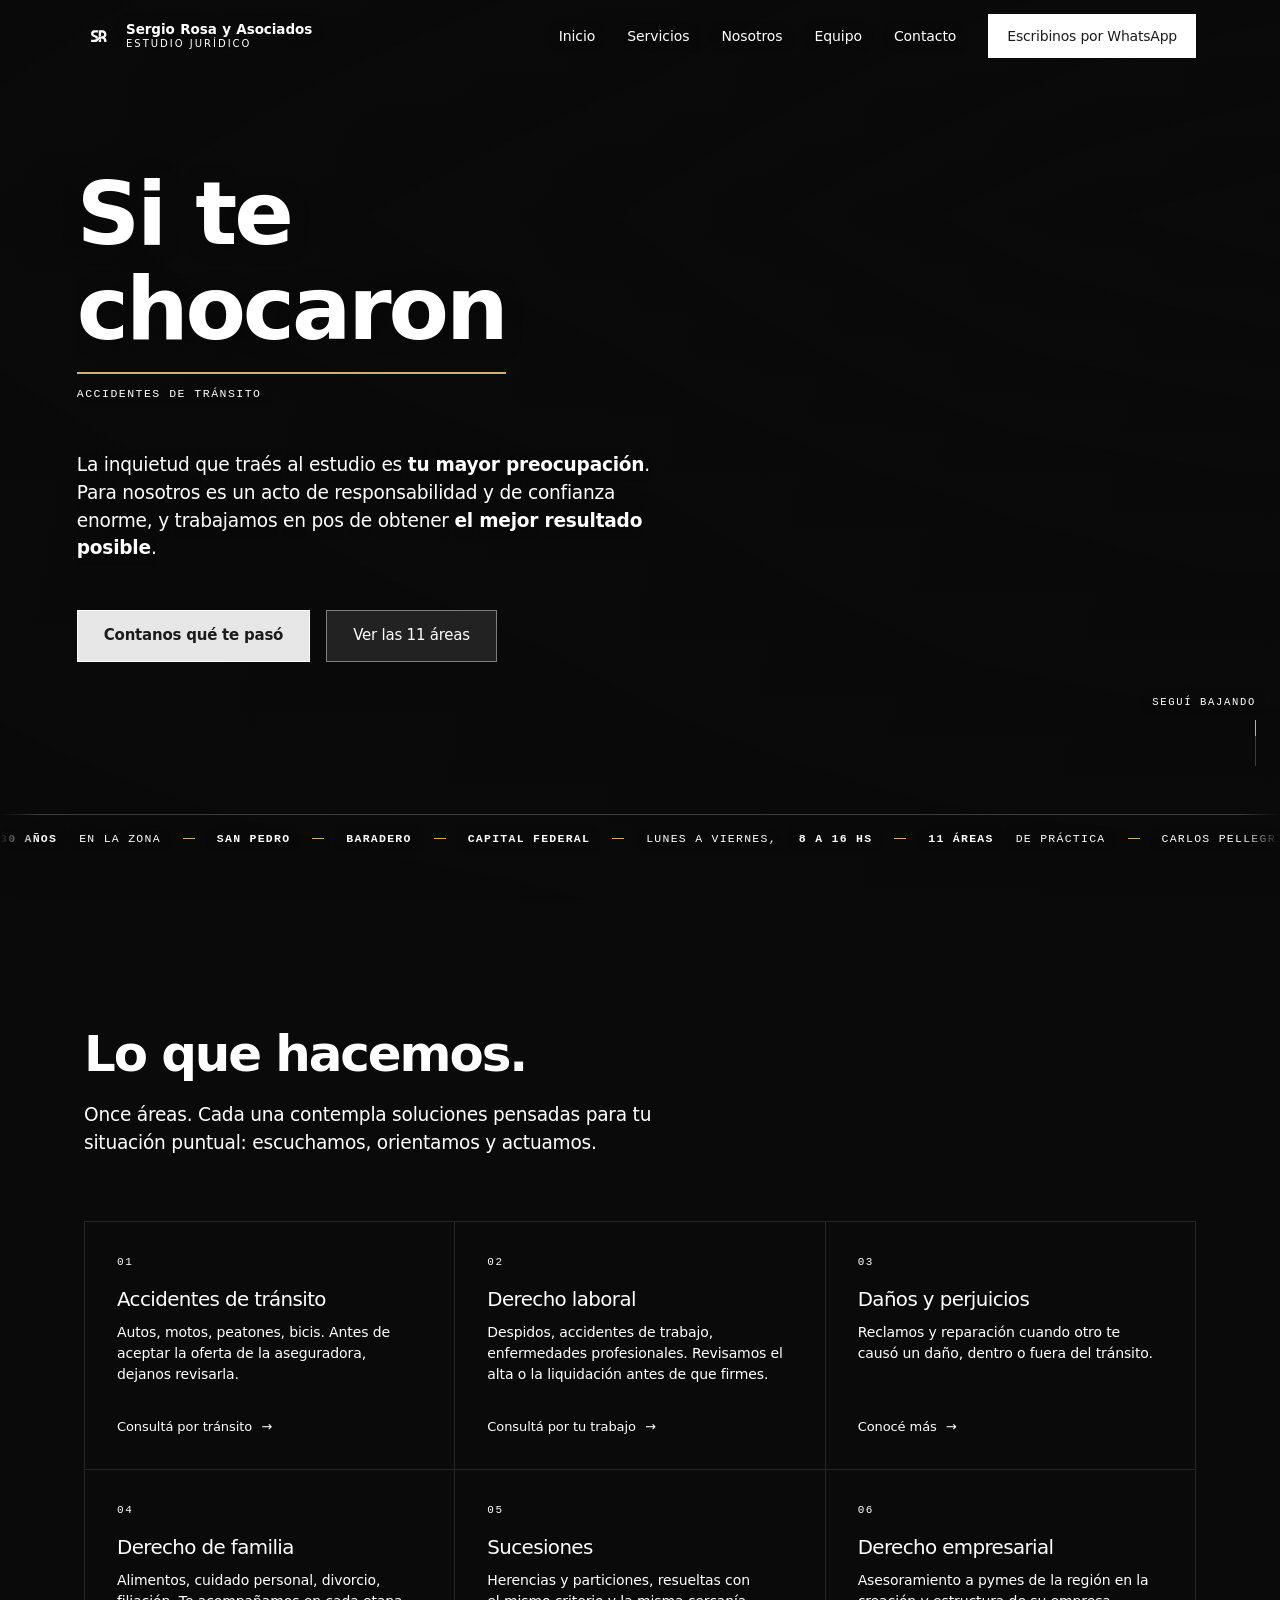
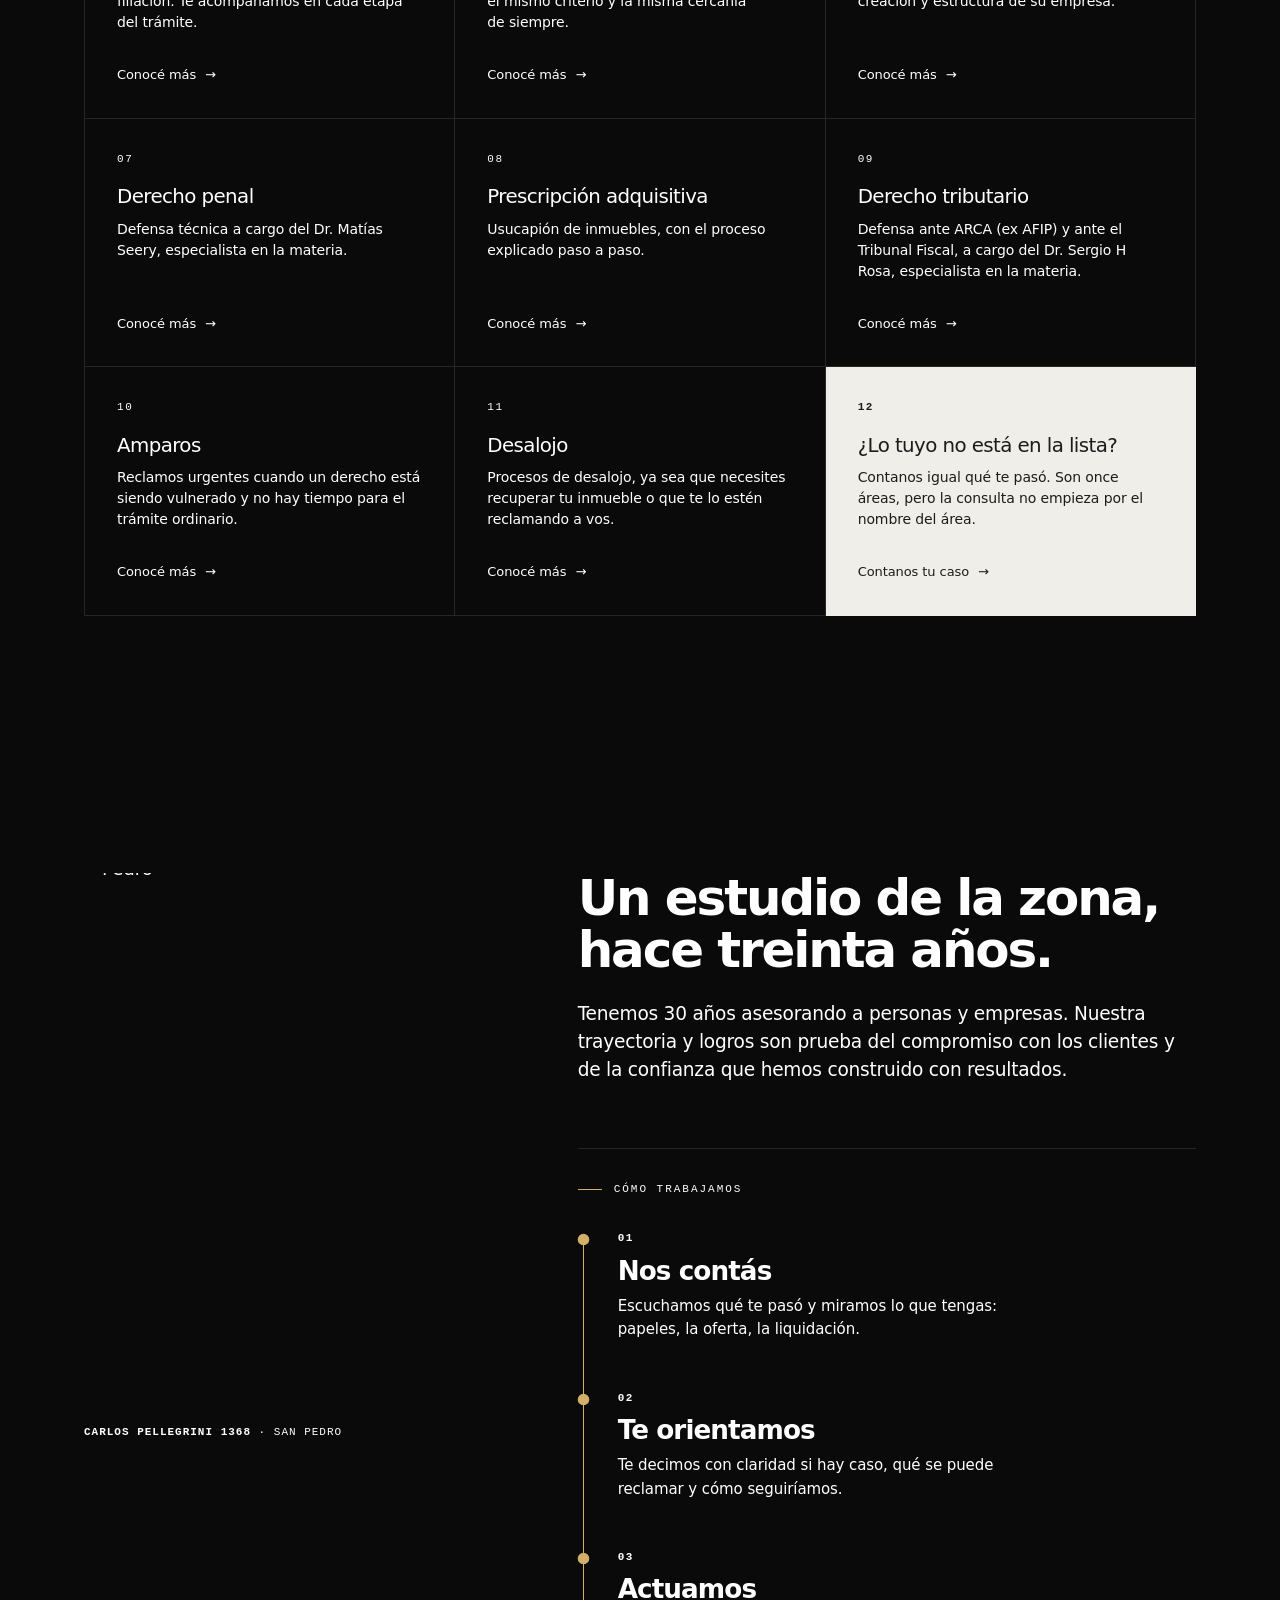
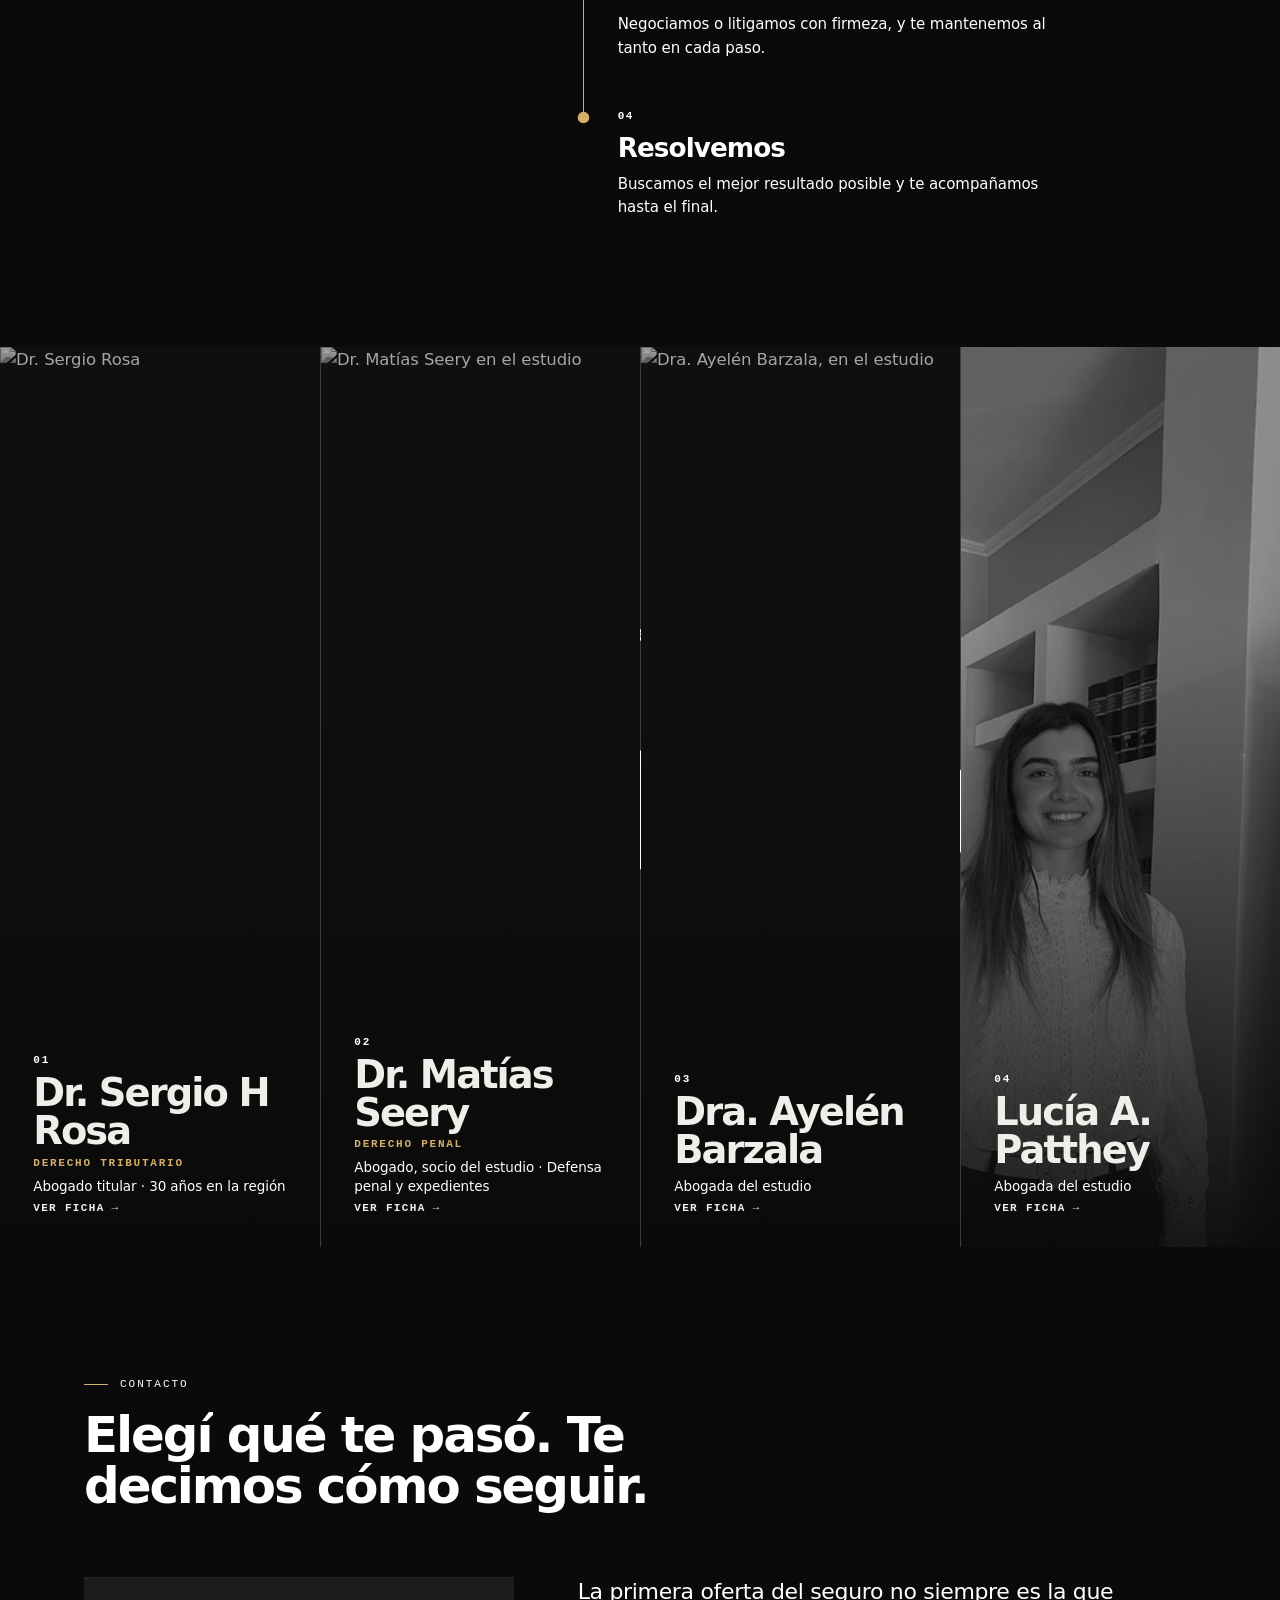
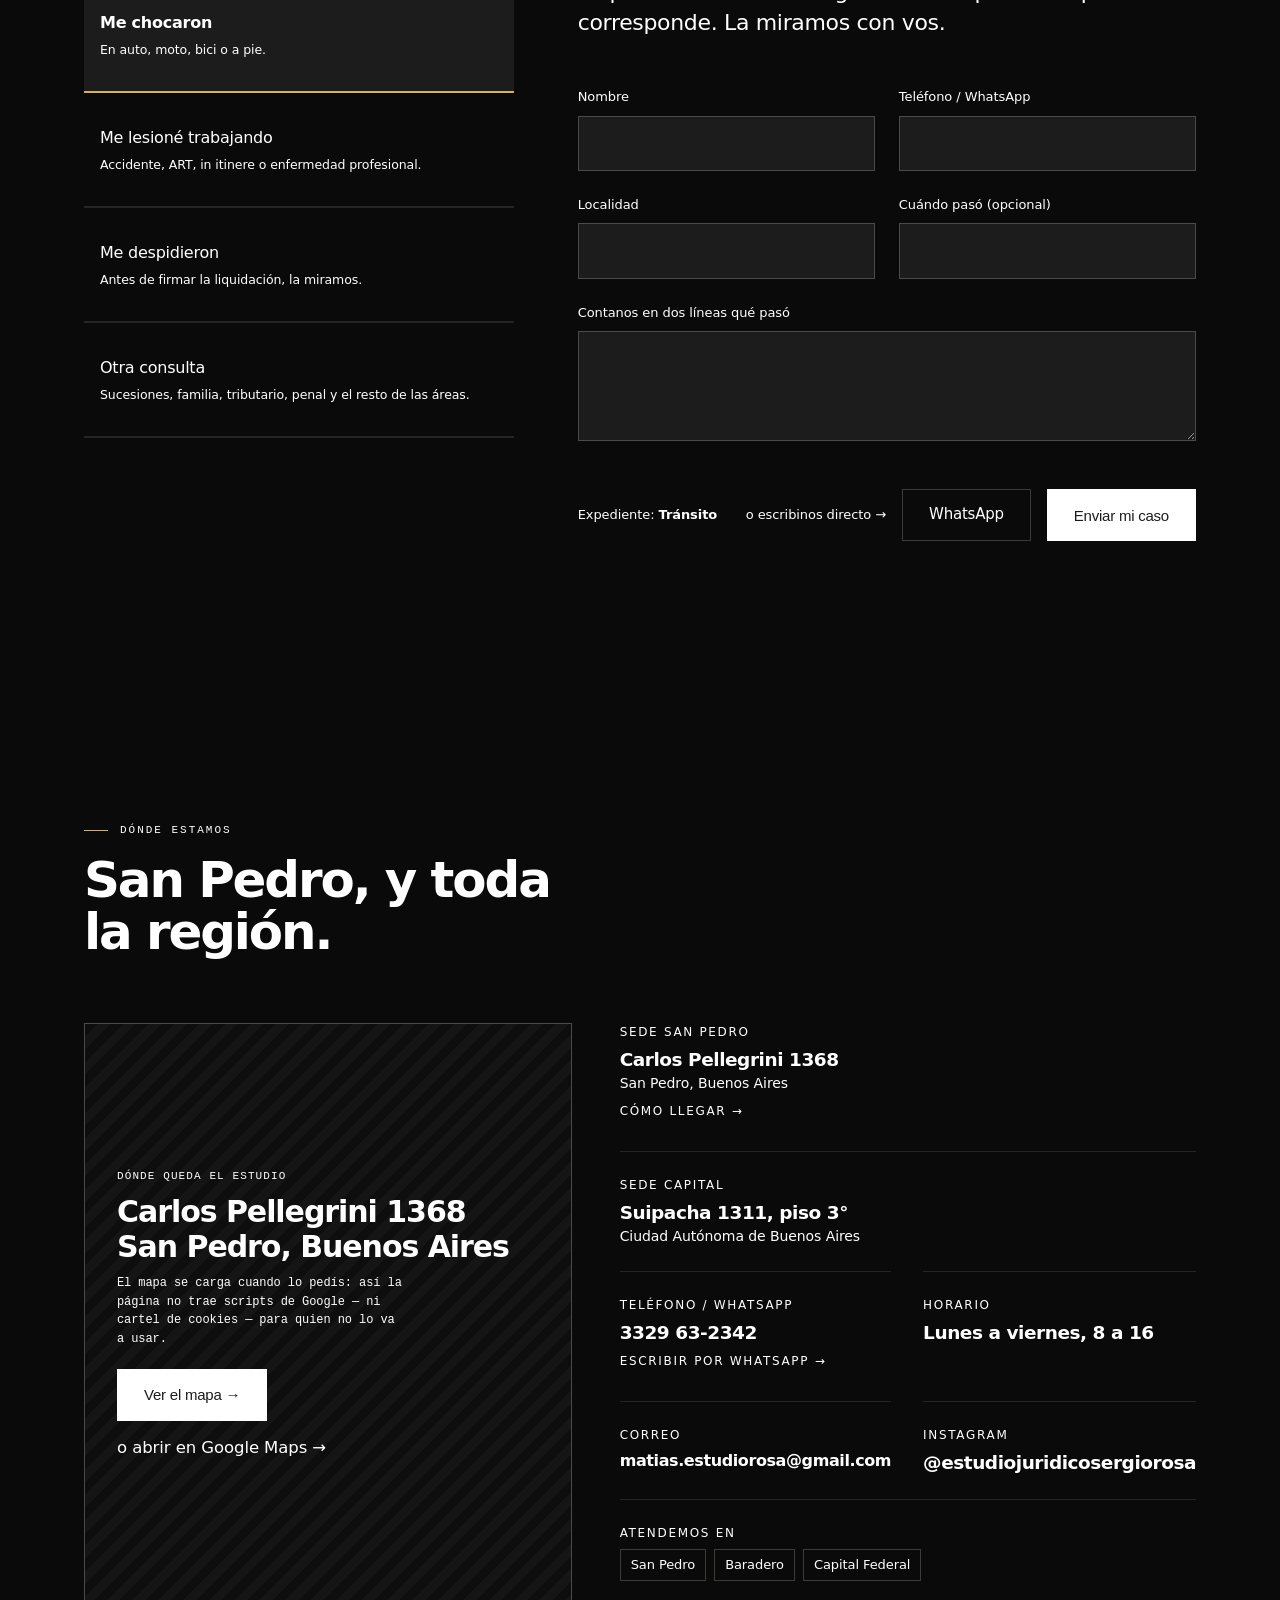
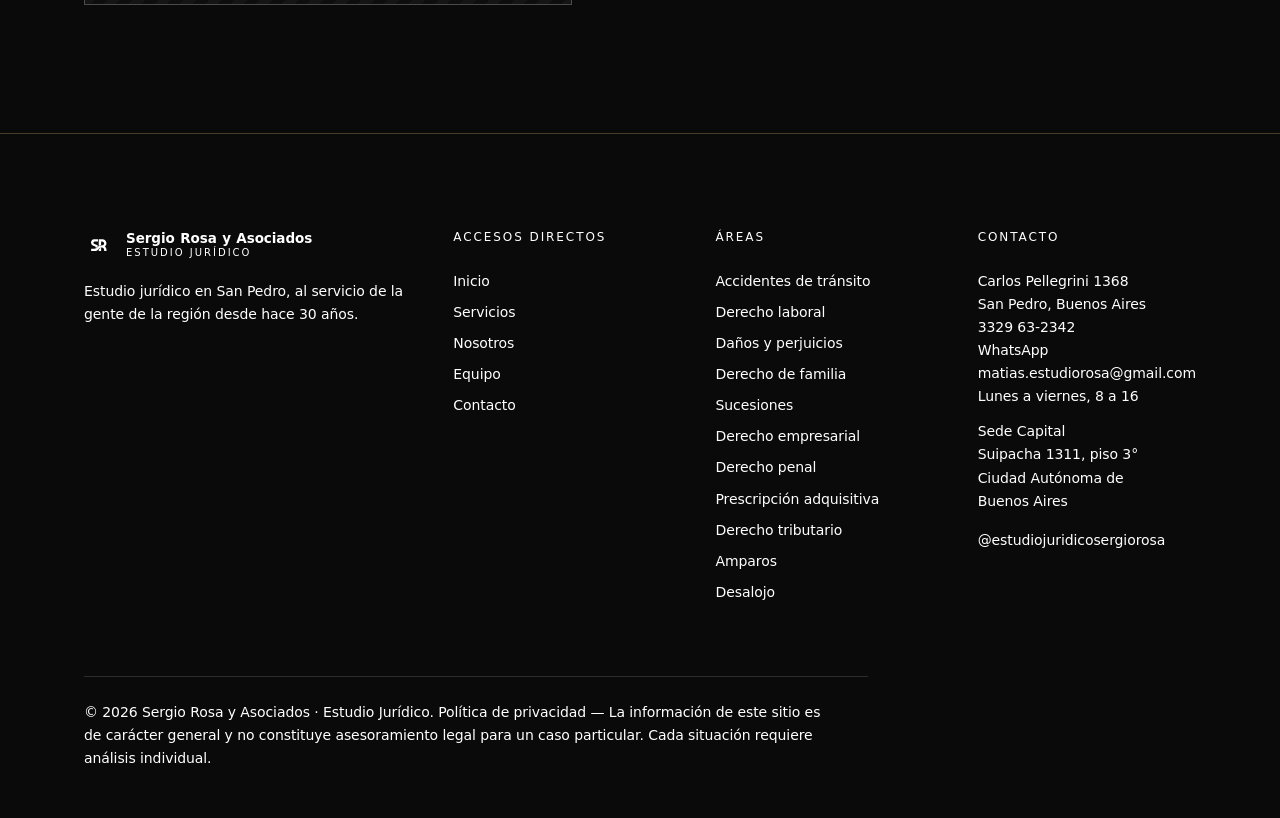
==== commit 42da7ff5: "Tipografia Inter (titulos 600, resto 200), texto en blanco, cortina de carga mas grande sin respland" ====
--- a/index.html
+++ b/index.html
@@ -404,7 +404,7 @@
               <span class="eqn__esp">Abogado titular &middot; Especialista en derecho tributario</span>
               <h3>Dr. Sergio H Rosa</h3>
               <p>30 años de ejercicio en la región. Conduce cada caso de cerca, con criterio y trato directo.</p>
-              <p>Lleva el área tributaria del estudio: defensa ante ARCA (ex AFIP) y ante el Tribunal Fiscal. Es una de las dos únicas especialidades que el estudio puede reclamar.</p>
+              <p>Lleva el área tributaria del estudio: defensa ante ARCA (ex AFIP) y ante el Tribunal Fiscal.</p>
               <div class="eqn__pie">
                 <a class="btn" href="#contacto">Consultar con el estudio</a>
                 <a class="btn btn--gh" href="tel:+543329632342">Llamar al 3329 63-2342</a>
@@ -829,7 +829,7 @@
       </div>
     </div>
     <!-- El descargo va acá y en ningún otro lado. -->
-    <p class="legal" data-anim>© 2026 Sergio Rosa y Asociados · Estudio Jurídico. — La información de este sitio es de carácter general y no constituye asesoramiento legal para un caso particular. Cada situación requiere análisis individual.</p>
+    <p class="legal" data-anim>© 2026 Sergio Rosa y Asociados · Estudio Jurídico. <a href="politica-de-privacidad/index.html">Política de privacidad</a> — La información de este sitio es de carácter general y no constituye asesoramiento legal para un caso particular. Cada situación requiere análisis individual.</p>
   </div>
 </footer>
 
--- a/assets/estilos.css
+++ b/assets/estilos.css
@@ -26,13 +26,13 @@
 @font-face{
   font-family:'Inter';
   src:url(fonts/inter.woff2) format('woff2');
-  font-weight:400 900;
+  font-weight:100 900;
   font-display:swap;
 }
 @font-face{
   font-family:'Inter Tight';
   src:url(fonts/inter-tight.woff2) format('woff2');
-  font-weight:400 900;
+  font-weight:100 900;
   font-display:swap;
 }
 
@@ -57,7 +57,7 @@
   --texto:var(--grafito);
   --linea:rgba(28,28,28,.14);
   --linea-suave:rgba(28,28,28,.08);
-  --tenue:rgba(28,28,28,.68);           /* .62 -> .68: sobre hueso el .62 caía debajo de 4.5:1 */
+  --tenue:var(--grafito);               /* sin gris: la jerarquía se dice con el peso, no con el tono */
   /* el rayado de los huecos marcados, también como rol: se da vuelta con el tema */
   --trama:repeating-linear-gradient(135deg,#FFFFFF,#FFFFFF 9px,#F7F5F1 9px,#F7F5F1 18px);
   --trama-borde:rgba(28,28,28,.34);
@@ -68,7 +68,7 @@
   /* La marca es Inter. Inter Tight es la misma familia con letras más angostas
      y espaciado más cerrado: se pide primero y se cae a Inter si no está.
      Embebida el 09-08, ya no debería caer a la variante ancha. */
-  --tipo:'Inter Tight','Inter',system-ui,-apple-system,'Segoe UI',Helvetica,Arial,sans-serif;
+  --tipo:'Inter',system-ui,-apple-system,'Segoe UI',Helvetica,Arial,sans-serif;
   --ancho:1160px;
   --ease:cubic-bezier(.22,.61,.24,1);
   --mono:ui-monospace,SFMono-Regular,Menlo,Consolas,monospace;
@@ -93,7 +93,7 @@
 body{
   margin:0;background:var(--fondo);color:var(--texto);
   font-family:var(--tipo);
-  font-size:16.5px;font-weight:400;line-height:1.58;letter-spacing:-.005em;
+  font-size:16.5px;font-weight:200;line-height:1.58;letter-spacing:-.005em;
   font-optical-sizing:auto;
   overflow-x:hidden;text-wrap:pretty;-webkit-font-smoothing:antialiased;
 }
@@ -145,7 +145,7 @@
   --fondo:var(--onix);
   --superficie:var(--grafito);          /* la elevación sube, no baja */
   --texto:var(--blanco);
-  --tenue:rgba(242,234,219,.74);        /* crema tibia: sale del dorado, no es gris */
+  --tenue:var(--blanco);                /* blanco puro: la jerarquía se dice con el peso */
   --linea:rgba(242,234,219,.22);
   --linea-suave:rgba(242,234,219,.12);
   --trama:repeating-linear-gradient(135deg,#0E0E0E,#0E0E0E 9px,#151515 9px,#151515 18px);
@@ -205,11 +205,11 @@
          eso no es énfasis, es de qué tipo de dato se trata.               */
 h1{font-size:clamp(42px,7.2vw,88px);line-height:1;letter-spacing:-.035em;font-weight:600;color:var(--texto);word-spacing:.04em}
 h2{font-size:clamp(30px,3.9vw,50px);line-height:1.04;letter-spacing:-.042em;font-weight:600;color:var(--texto)}
-h3{font-size:18.5px;line-height:1.28;letter-spacing:-.025em;font-weight:500;color:var(--texto)}
+h3{font-size:18.5px;line-height:1.28;letter-spacing:-.025em;font-weight:600;color:var(--texto)}
 .lead{font-size:clamp(16.5px,1.45vw,19.5px);line-height:1.5;letter-spacing:-.012em;color:var(--tenue);max-width:54ch}
 .lead strong{font-weight:600;color:inherit}
 
-.kick{font-family:var(--mono);font-size:11px;letter-spacing:.18em;text-transform:uppercase;font-weight:400;color:var(--tenue)}
+.kick{font-family:var(--mono);font-size:11px;letter-spacing:.18em;text-transform:uppercase;font-weight:200;color:var(--tenue)}
 /* la rayita dorada se dibuja sola cuando el rótulo entra: el guiño más chico
    del sistema, y el que más se repite (cinco bloques). transform-origin:left
    para que crezca hacia el texto y no desde el aire. */
@@ -225,7 +225,7 @@
 .btn{
   display:inline-flex;align-items:center;justify-content:center;gap:10px;
   min-height:52px;padding:0 26px;border:1px solid var(--grafito);
-  font-size:15px;font-weight:450;letter-spacing:-.015em;
+  font-size:15px;font-weight:200;letter-spacing:-.015em;
   background:var(--grafito);color:var(--blanco);cursor:pointer;white-space:nowrap;
   transition:background .28s var(--ease),transform .28s var(--ease),border-color .28s var(--ease);
 }
@@ -303,7 +303,7 @@
    sombra de texto para que aguante cualquier zona de la imagen. Al ganar el
    fondo blanco (data-fijo="si") vuelve a grafito. */
 .head:not([data-fijo="si"]) .marca__txt b{color:#fff;text-shadow:0 1px 12px rgba(10,10,10,.5)}
-.head:not([data-fijo="si"]) .marca__txt span{color:rgba(255,255,255,.74)}
+.head:not([data-fijo="si"]) .marca__txt span{color:#fff}
 /* !important y no a secas: los tres <path> del simbolo traen style="fill:#1C1C1C"
    escrito en el archivo, y un estilo en linea le gana a la hoja. Sin esto la
    regla existia pero no hacia nada: el simbolo quedaba grafito sobre la foto
@@ -401,12 +401,6 @@
   position:absolute;inset:0;display:block;background:var(--onix);
   will-change:transform;
 }
-/* el ónix no queda plano detrás de un símbolo de este porte: el resplandor va
-   corrido a la izquierda, o sea detrás del símbolo y no en el medio de la nada */
-.telon__hoja::before{
-  content:"";position:absolute;inset:0;
-  background:radial-gradient(90% 70% at 26% 50%,rgba(212,175,106,.13),transparent 66%);
-}
 /* LA CARGA. Abajo a la derecha: el símbolo se fue a la izquierda y esa esquina
    quedó vacía — es el contrapeso, y de paso lo único que dice cuánto falta. */
 .telon__carga{
@@ -416,7 +410,7 @@
   pointer-events:none;
 }
 .telon__n{
-  font-family:var(--mono);font-weight:500;color:#fff;
+  font-family:var(--mono);font-weight:200;color:#fff;
   font-size:clamp(38px,6.4vw,86px);line-height:.86;letter-spacing:-.03em;
   font-variant-numeric:tabular-nums;   /* si no, el número baila mientras cuenta */
 }
@@ -633,9 +627,10 @@
    fuera de --onix el dorado no llega a 3:1; la raya es hairline. */
 .hero__cinta{
   position:relative;margin-top:var(--s5);border-top:1px solid var(--linea);
-  padding:15px 0 0;overflow:hidden;
-  -webkit-mask-image:linear-gradient(90deg,transparent,#000 7%,#000 93%,transparent);
-          mask-image:linear-gradient(90deg,transparent,#000 7%,#000 93%,transparent);
+  padding:15px 0 4px;overflow:hidden;
+  margin-left:calc(-1 * clamp(24px,6vw,80px));margin-right:calc(-1 * var(--s3));   /* a sangre: le resta el padding de .hero .env; dentro de la columna los datos se cortaban a mitad de pantalla */
+  -webkit-mask-image:linear-gradient(90deg,transparent,#000 3%,#000 97%,transparent);
+          mask-image:linear-gradient(90deg,transparent,#000 3%,#000 97%,transparent);
 }
 .hero__pista{display:flex;width:max-content;animation:cinta 38s linear infinite}
 .hero__cinta:hover .hero__pista{animation-play-state:paused}
@@ -744,17 +739,17 @@
 .srv__b .srv__n{margin-bottom:8px}   /* 18px hasta el título: el número respira */
 .srv__c h3{
   font-size:clamp(19px,1.55vw,23px);letter-spacing:-.03em;line-height:1.14;
-  font-weight:500;color:inherit;text-wrap:balance;
+  font-weight:200;color:inherit;text-wrap:balance;
 }
 .srv__c p{
   font-size:14px;line-height:1.5;letter-spacing:-.008em;color:var(--tenue);
   transition:color .3s var(--ease) .07s;
 }
 /* sobre el grafito el secundario se entibia hacia el dorado en vez de agrisarse */
-.srv__c:hover p,.srv__c:focus-visible p{color:rgba(242,234,219,.74)}
+.srv__c:hover p,.srv__c:focus-visible p{color:#fff}
 .srv__mas{
   display:inline-flex;align-items:center;gap:9px;
-  font-size:13px;font-weight:500;color:inherit;
+  font-size:13px;font-weight:200;color:inherit;
 }
 .srv__mas i{font-style:normal;transition:transform .38s var(--ease),color .3s var(--ease)}
 .srv__c:hover .srv__mas i,.srv__c:focus-visible .srv__mas i{transform:translate3d(6px,0,0);color:var(--dorado)}
@@ -764,8 +759,8 @@
    marca que ahí la acción es otra. */
 .srv__c--cta{background:var(--grafito);color:var(--blanco)}
 .srv__c--cta::before{background:var(--hueso)}
-.srv__c--cta .srv__n{font-weight:600;color:rgba(242,234,219,.74)}
-.srv__c--cta p{color:rgba(242,234,219,.74)}
+.srv__c--cta .srv__n{font-weight:600;color:#fff}
+.srv__c--cta p{color:#fff}
 .srv__c--cta:hover,.srv__c--cta:focus-visible{color:var(--grafito)}
 .srv__c--cta:hover .srv__n,.srv__c--cta:focus-visible .srv__n,
 .srv__c--cta:hover p,.srv__c--cta:focus-visible p{color:var(--tenue)}
@@ -811,14 +806,14 @@
 .srvN .srv__c{background:var(--onix)}
 .srvN .srv__c::before{background:var(--hueso)}
 .srvN .srv__c:hover,.srvN .srv__c:focus-visible{color:var(--grafito)}
-.srvN .srv__c:hover p,.srvN .srv__c:focus-visible p{color:rgba(28,28,28,.68)}
+.srvN .srv__c:hover p,.srvN .srv__c:focus-visible p{color:var(--grafito)}
 .srvN .srv__c:hover .srv__mas i,.srvN .srv__c:focus-visible .srv__mas i{color:var(--grafito)}
 /* La 12 sigue siendo el negativo de las once, ahora del otro lado: arranca
    clara y al pasar el mouse se vacía a ónix. Mismo gesto, dado vuelta dos
    veces — que es lo que la mantiene distinta de las once en los dos temas. */
 .srvN .srv__c--cta{background:var(--hueso);color:var(--grafito)}
 .srvN .srv__c--cta::before{background:var(--onix)}
-.srvN .srv__c--cta .srv__n,.srvN .srv__c--cta p{color:rgba(28,28,28,.68)}
+.srvN .srv__c--cta .srv__n,.srvN .srv__c--cta p{color:var(--grafito)}
 .srvN .srv__c--cta:hover,.srvN .srv__c--cta:focus-visible{color:var(--blanco)}
 .srvN .srv__c--cta:hover .srv__n,.srvN .srv__c--cta:focus-visible .srv__n,
 .srvN .srv__c--cta:hover p,.srvN .srv__c--cta:focus-visible p{color:var(--tenue)}
@@ -1012,10 +1007,10 @@
   opacity:0;pointer-events:none;transition:opacity .35s var(--ease);
 }
 .pila--activa .pila__hud{opacity:1}
-.pila__hudActual{color:var(--texto);font-weight:700;min-width:2ch;text-align:right}
+.pila__hudActual{color:var(--texto);font-weight:600;min-width:2ch;text-align:right}
 .pila__hudBarra{position:relative;width:2px;height:56px;background:var(--tenue);border-radius:2px;overflow:hidden}
 .pila__hudBarra i{position:absolute;left:0;top:0;width:100%;height:0%;background:var(--dorado);display:block;font-style:normal}
-.pila__hudTotal{opacity:.6}
+.pila__hudTotal{font-weight:200}
 @media (max-width:900px){.pila__hud{display:none}}
 /* Vuelta a la versión en bloques (17-08): la pila (ScrollStack) se apaga y
    la retícula .srv, que hasta acá era sólo la red de seguridad sin JS, pasa
@@ -1039,7 +1034,7 @@
 .pilaH__c:focus-visible{outline:2px solid var(--dorado);outline-offset:6px}
 .pilaH__n{
   position:absolute;bottom:0;left:0;z-index:0;
-  font-family:var(--tipo);font-weight:800;font-size:min(18vw,150px);line-height:1;
+  font-family:var(--tipo);font-weight:600;font-size:min(18vw,150px);line-height:1;
   letter-spacing:-.05em;color:var(--texto);opacity:.05;pointer-events:none;
 }
 .pilaH__c--par .pilaH__n{left:auto;right:-.02em}
@@ -1047,7 +1042,7 @@
    del sitio y se distingue por PESO: sigue siendo el único rótulo que llevan
    las dos primeras tarjetas, o sea que la señal de prioridad no se pierde. */
 .pilaH__eyebrow{position:relative;z-index:1;font-family:var(--mono);font-size:11px;letter-spacing:.16em;text-transform:uppercase;font-weight:600;color:var(--tenue)}
-.pilaH__c h3{position:relative;z-index:1;margin-top:14px;font-size:clamp(36px,5.6vw,70px);line-height:.98;letter-spacing:-.03em;font-weight:700;max-width:14ch;color:var(--texto)}
+.pilaH__c h3{position:relative;z-index:1;margin-top:14px;font-size:clamp(36px,5.6vw,70px);line-height:.98;letter-spacing:-.03em;font-weight:600;max-width:14ch;color:var(--texto)}
 .pilaH__c p{position:relative;z-index:1;margin-top:20px;font-size:16.5px;line-height:1.6;color:var(--tenue);max-width:44ch}
 /* El "conocé más" de la pila deja el dorado y la mono y pasa a ser el mismo
    objeto que .srv__mas de la retícula: Inter Tight, 600, color del texto.
@@ -1055,7 +1050,7 @@
 .pilaH__mas{position:relative;z-index:1;margin-top:22px;display:inline-flex;align-items:center;gap:9px;font-size:13.5px;font-weight:600;letter-spacing:-.01em;color:var(--texto)}
 .pilaH__mas i{font-style:normal;display:inline-block;transition:transform .38s var(--ease)}
 .pilaH__c:hover .pilaH__mas i,.pilaH__c:focus-visible .pilaH__mas i{transform:translate3d(6px,0,0)}
-.pilaH__c--cta h3{font-weight:900}
+.pilaH__c--cta h3{font-weight:600}
 @media (max-width:640px){
   .pilaH__c{min-height:auto;padding:var(--s5) 0}
   .pilaH__c h3{font-size:32px}
@@ -1128,12 +1123,12 @@
    literalmente atenuados, igual que el párrafo que entra desenfocado. */
 .riel__n{
   display:block;margin-bottom:9px;font-family:var(--mono);font-size:11px;letter-spacing:.14em;
-  font-weight:400;color:var(--tenue);font-variant-numeric:tabular-nums;
+  font-weight:200;color:var(--tenue);font-variant-numeric:tabular-nums;
   transition:color .45s var(--ease),font-weight .45s var(--ease);
 }
 .riel__p.on .riel__n{font-weight:600;color:var(--texto)}
 .riel__p h3{
-  font-size:clamp(21px,2.05vw,28px);line-height:1.08;letter-spacing:-.035em;font-weight:450;
+  font-size:clamp(21px,2.05vw,28px);line-height:1.08;letter-spacing:-.035em;font-weight:200;
   color:var(--tenue);transition:color .5s var(--ease),font-weight .5s var(--ease);
 }
 .riel__p.on h3{font-weight:600;color:var(--texto)}
@@ -1241,17 +1236,17 @@
 .eqn details:hover .eqn__foto img,
 .eqn details:focus-within .eqn__foto img{filter:grayscale(0) brightness(.94) contrast(1)}
 .eqn__datos{position:relative;z-index:2;align-self:end;display:grid;gap:8px;padding:clamp(20px,2.6vw,34px)}
-.eqn__num{font:600 11px/1 var(--mono);letter-spacing:.18em;color:rgba(242,234,219,.5)}
+.eqn__num{font:600 11px/1 var(--mono);letter-spacing:.18em;color:#fff}
 .eqn__nom{
-  margin:0;font-family:var(--tipo);font-weight:800;letter-spacing:-.05em;line-height:.98;
+  margin:0;font-family:var(--tipo);font-weight:600;letter-spacing:-.05em;line-height:.98;
   font-size:clamp(24px,3vw,44px);max-width:9ch;color:var(--hueso);
 }
 .eqn__esp{font:600 11px/1 var(--mono);letter-spacing:.16em;text-transform:uppercase;color:var(--dorado)}
-.eqn__esp--vacio{color:rgba(242,234,219,.5)}   /* hoy no lo usa nadie: es el badge
+.eqn__esp--vacio{color:#fff}   /* hoy no lo usa nadie: es el badge
    apagado para un rol sin confirmar. Lo usó Ayelén hasta el 28-08 y Lucía hasta el 07-09;
    a las dos se les sacó el badge cuando llegaron los datos y quedó sólo el cargo. Queda
    la regla por si entra alguien nuevo con la ficha a medias. */
-.eqn__cargo{font-size:13.5px;line-height:1.35;color:rgba(242,234,219,.72);margin:0}
+.eqn__cargo{font-size:13.5px;line-height:1.35;color:#fff;margin:0}
 .eqn__ver{
   display:inline-flex;align-items:center;gap:7px;
   font:600 11px/1 var(--mono);letter-spacing:.12em;text-transform:uppercase;color:var(--hueso);
@@ -1296,15 +1291,15 @@
   background:linear-gradient(to left,rgba(10,10,10,.94) 0%,rgba(10,10,10,.9) 62%,transparent 100%);
 }
 .eqn__txt h3{
-  margin:0 0 6px;font-family:var(--tipo);font-weight:800;letter-spacing:-.04em;line-height:1;
+  margin:0 0 6px;font-family:var(--tipo);font-weight:600;letter-spacing:-.04em;line-height:1;
   font-size:clamp(24px,2.6vw,38px);color:var(--hueso);
 }
 /* en pantalla ancha el nombre grande de abajo sigue a la vista con la ficha
    abierta, así que el h3 del panel decía el nombre dos veces */
 @media (min-width:761px){ .eqn__txt h3{display:none} }
-.eqn__txt p{font-size:14.5px;line-height:1.55;color:rgba(242,234,219,.84);margin:0}
+.eqn__txt p{font-size:14.5px;line-height:1.55;color:#fff;margin:0}
 .eqn__txt p.hueco__d{
-  font:12px/1.5 var(--mono);color:rgba(242,234,219,.72);
+  font:12px/1.5 var(--mono);color:#fff;
   border:1px dashed rgba(242,234,219,.34);padding:10px 12px;background:none;
 }
 .eqn__pie{display:flex;gap:10px;flex-wrap:wrap;margin-top:8px}
@@ -1402,8 +1397,8 @@
   border-bottom:2px solid var(--linea-suave);
   transition:background .3s var(--ease),border-color .3s var(--ease);
 }
-.leg__tab span{display:block;font-size:16px;font-weight:500;letter-spacing:-.015em;color:var(--tenue);transition:color .3s var(--ease)}
-.leg__tab i{display:block;font-style:normal;font-size:12.5px;line-height:1.5;color:var(--tenue);margin-top:5px;opacity:.82}
+.leg__tab span{display:block;font-size:16px;font-weight:200;letter-spacing:-.015em;color:var(--tenue);transition:color .3s var(--ease)}
+.leg__tab i{display:block;font-style:normal;font-size:12.5px;line-height:1.5;color:var(--tenue);margin-top:5px}
 .leg__tab:hover{background:rgba(242,234,219,.06)}
 /* estado activo por peso y relleno, nunca por un borde lateral de color —
    misma regla que ya rige el hero (B) y la ficha de equipo */
@@ -1411,7 +1406,7 @@
 .leg__tab[aria-selected="true"] span{color:var(--texto);font-weight:600}
 .leg__panel{min-width:0}
 .leg__voz{
-  font-size:clamp(18px,2vw,22px);line-height:1.4;letter-spacing:-.015em;font-weight:500;
+  font-size:clamp(18px,2vw,22px);line-height:1.4;letter-spacing:-.015em;font-weight:200;
   color:var(--texto);max-width:46ch;transition:opacity .28s var(--ease);
 }
 .leg__tag{font-weight:600;color:inherit}
@@ -1431,7 +1426,7 @@
 .campos{display:grid;grid-template-columns:1fr 1fr;gap:var(--s3)}
 .campo{display:flex;flex-direction:column;gap:8px}
 .campo--full{grid-column:1/-1}
-.campo label{font-size:13px;font-weight:500}
+.campo label{font-size:13px;font-weight:200}
 .campo label i{font-style:normal;color:var(--tenue)}
 .campo input,.campo textarea{
   font:inherit;font-size:16px;color:var(--grafito);background:var(--blanco);
@@ -1484,7 +1479,7 @@
 .ficha>*:first-child{border-top:0;padding-top:0}
 .ficha .f-full{grid-column:1/-1}
 @media (max-width:560px){.ficha{grid-template-columns:1fr}}
-.ficha span{font-size:12px;letter-spacing:.14em;text-transform:uppercase;color:var(--tenue);font-weight:500;display:block;margin-bottom:6px}
+.ficha span{font-size:12px;letter-spacing:.14em;text-transform:uppercase;color:var(--tenue);font-weight:200;display:block;margin-bottom:6px}
 .ficha p{font-size:14px;color:var(--tenue)}
 .pills{display:flex;flex-wrap:wrap;gap:8px}
 .pills i{font-style:normal;font-size:13px;border:1px solid var(--linea);padding:5px 10px;color:var(--texto)}
@@ -1493,7 +1488,7 @@
 /* ---------- 10 footer ---------- */
 /* Sin margen: el bloque 09 ya es oscuro y el pie continúa esa base. Los
    separa una hairline dorada, que es como el manual permite usar el dorado. */
-.foot{background:var(--onix);color:rgba(255,255,255,.66);padding:var(--s7) 0 var(--s5);border-top:1px solid rgba(212,175,106,.30)}
+.foot{background:var(--onix);color:#fff;padding:var(--s7) 0 var(--s5);border-top:1px solid rgba(212,175,106,.30)}
 .foot a{color:#fff}
 .foot a:hover{text-decoration-color:var(--dorado)}
 /* !important por lo mismo que en el header (ver el bloque 01): los tres <path>
@@ -1504,15 +1499,15 @@
    símbolo, así que la regla no toca nada más. */
 .foot svg path{fill:#fff!important}
 .foot__grid{display:grid;grid-template-columns:1.5fr 1fr 1fr 1fr;gap:var(--s5)}
-.foot h3{color:#fff;font-size:12px;letter-spacing:.16em;text-transform:uppercase;font-weight:500;margin-bottom:var(--s3)}
+.foot h3{color:#fff;font-size:12px;letter-spacing:.16em;text-transform:uppercase;font-weight:200;margin-bottom:var(--s3)}
 .foot li{margin-bottom:9px;font-size:14px}
 .foot p{font-size:14px;line-height:1.65}
 .foot .marca__txt b{color:#fff}
-.foot .marca__txt span{color:rgba(255,255,255,.5)}
-.foot .hueco__d{color:rgba(255,255,255,.82);border:1px dashed rgba(255,255,255,.34);padding:8px 10px;display:inline-block}
+.foot .marca__txt span{color:#fff}
+.foot .hueco__d{color:#fff;border:1px dashed rgba(255,255,255,.34);padding:8px 10px;display:inline-block}
 .legal{
   margin-top:var(--s6);padding-top:var(--s3);border-top:1px solid rgba(255,255,255,.14);
-  font-size:12.5px;line-height:1.65;color:rgba(255,255,255,.55);max-width:88ch;
+  font-size:12.5px;line-height:1.65;color:#fff;max-width:88ch;
 }
 @media (max-width:980px){.foot__grid{grid-template-columns:1fr 1fr}}
 @media (max-width:560px){.foot__grid{grid-template-columns:1fr;gap:var(--s4)}.foot{padding-top:var(--s6)}}
@@ -1527,7 +1522,7 @@
 .barra[data-visible="si"]{transform:none}
 .barra a{
   display:flex;align-items:center;justify-content:center;gap:8px;
-  min-height:58px;font-size:15px;font-weight:500;color:var(--grafito);
+  min-height:58px;font-size:15px;font-weight:600;color:var(--grafito);
   border-left:1px solid var(--linea-suave);
 }
 .barra a:first-child{border-left:0;background:var(--grafito);color:var(--blanco)}
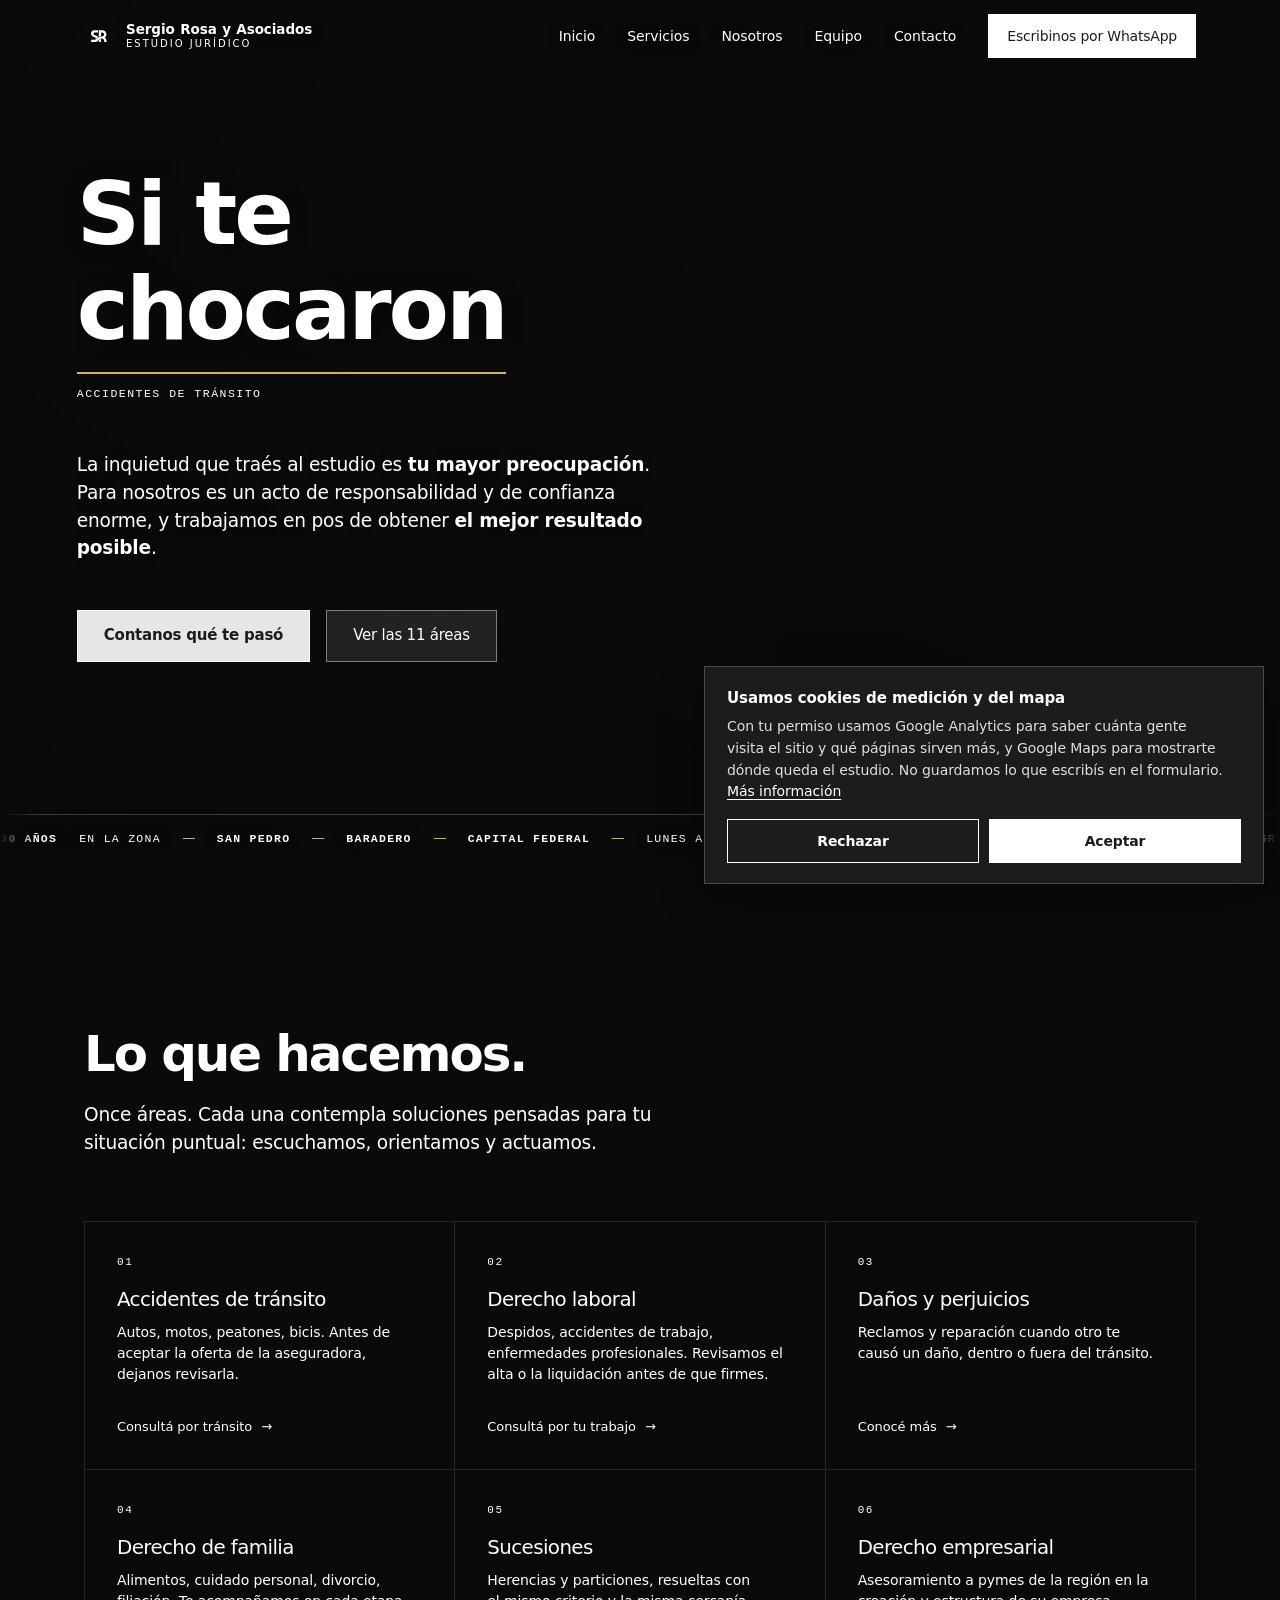
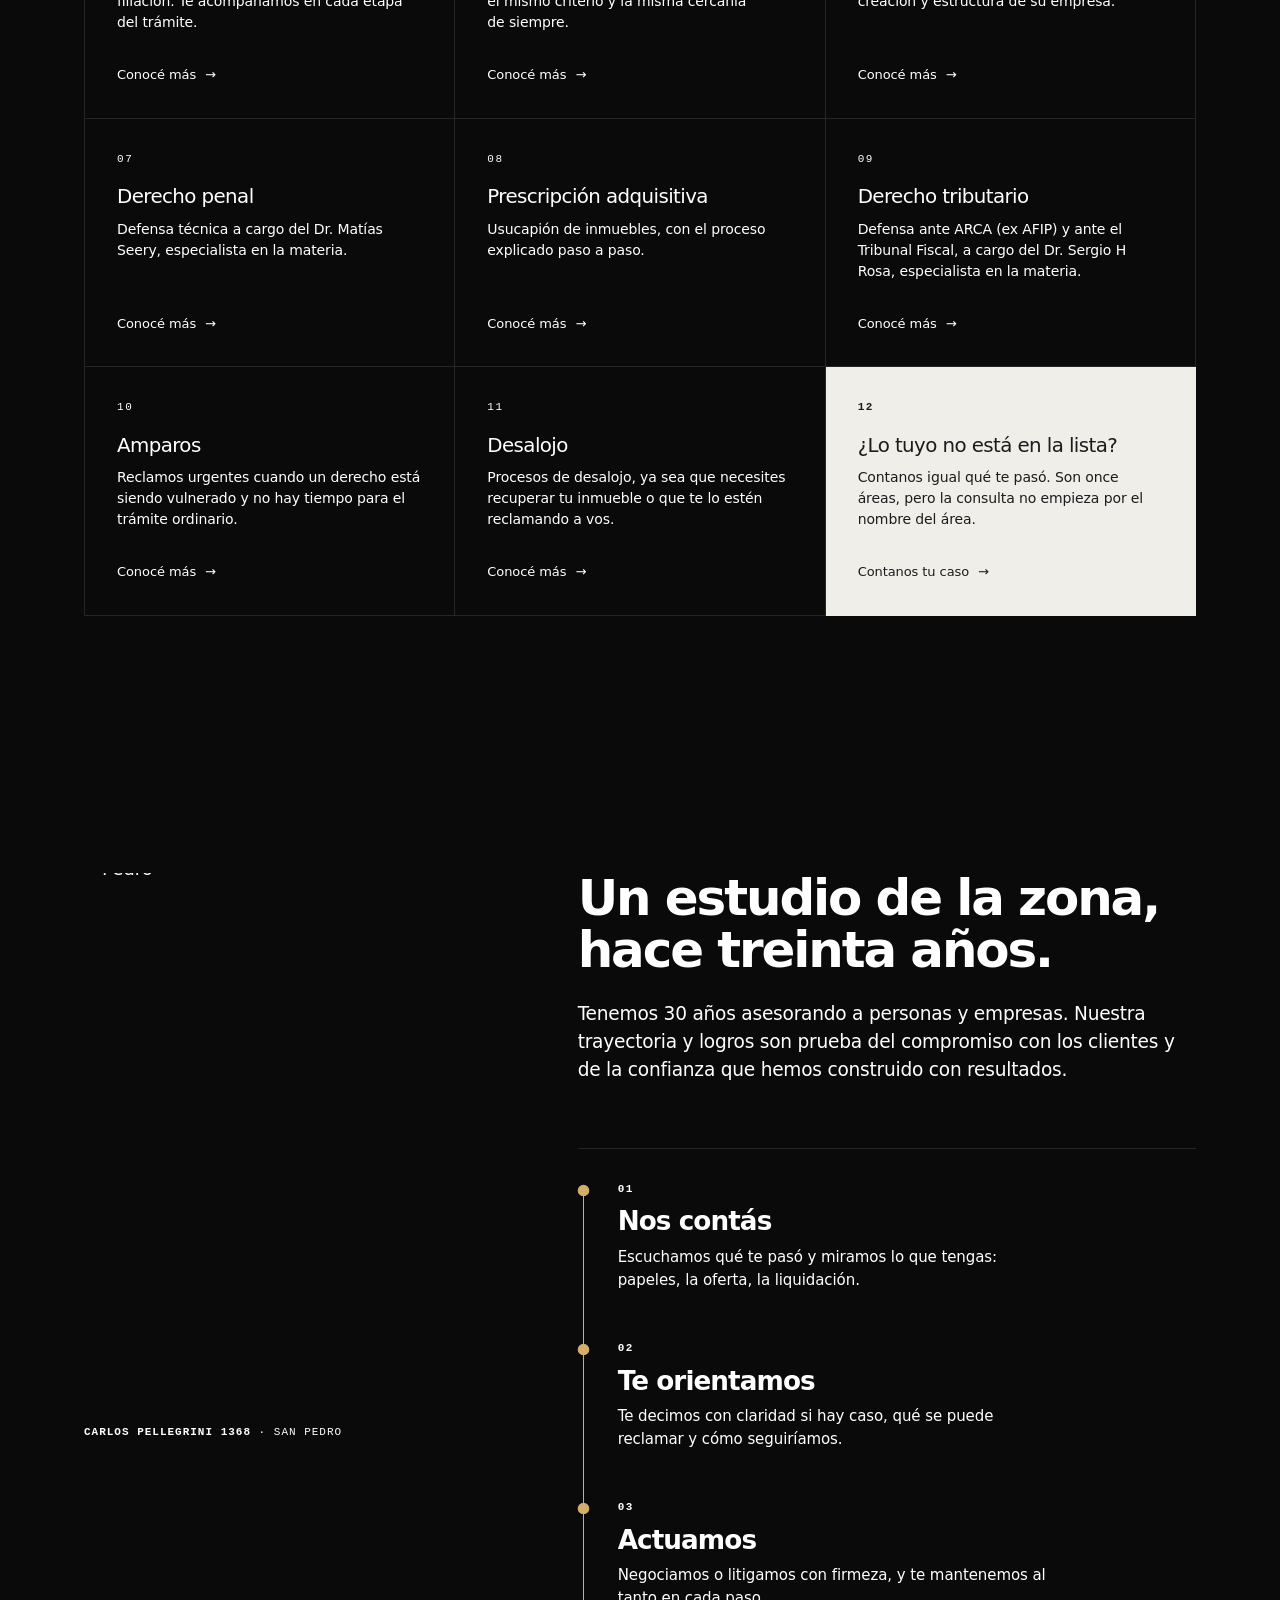
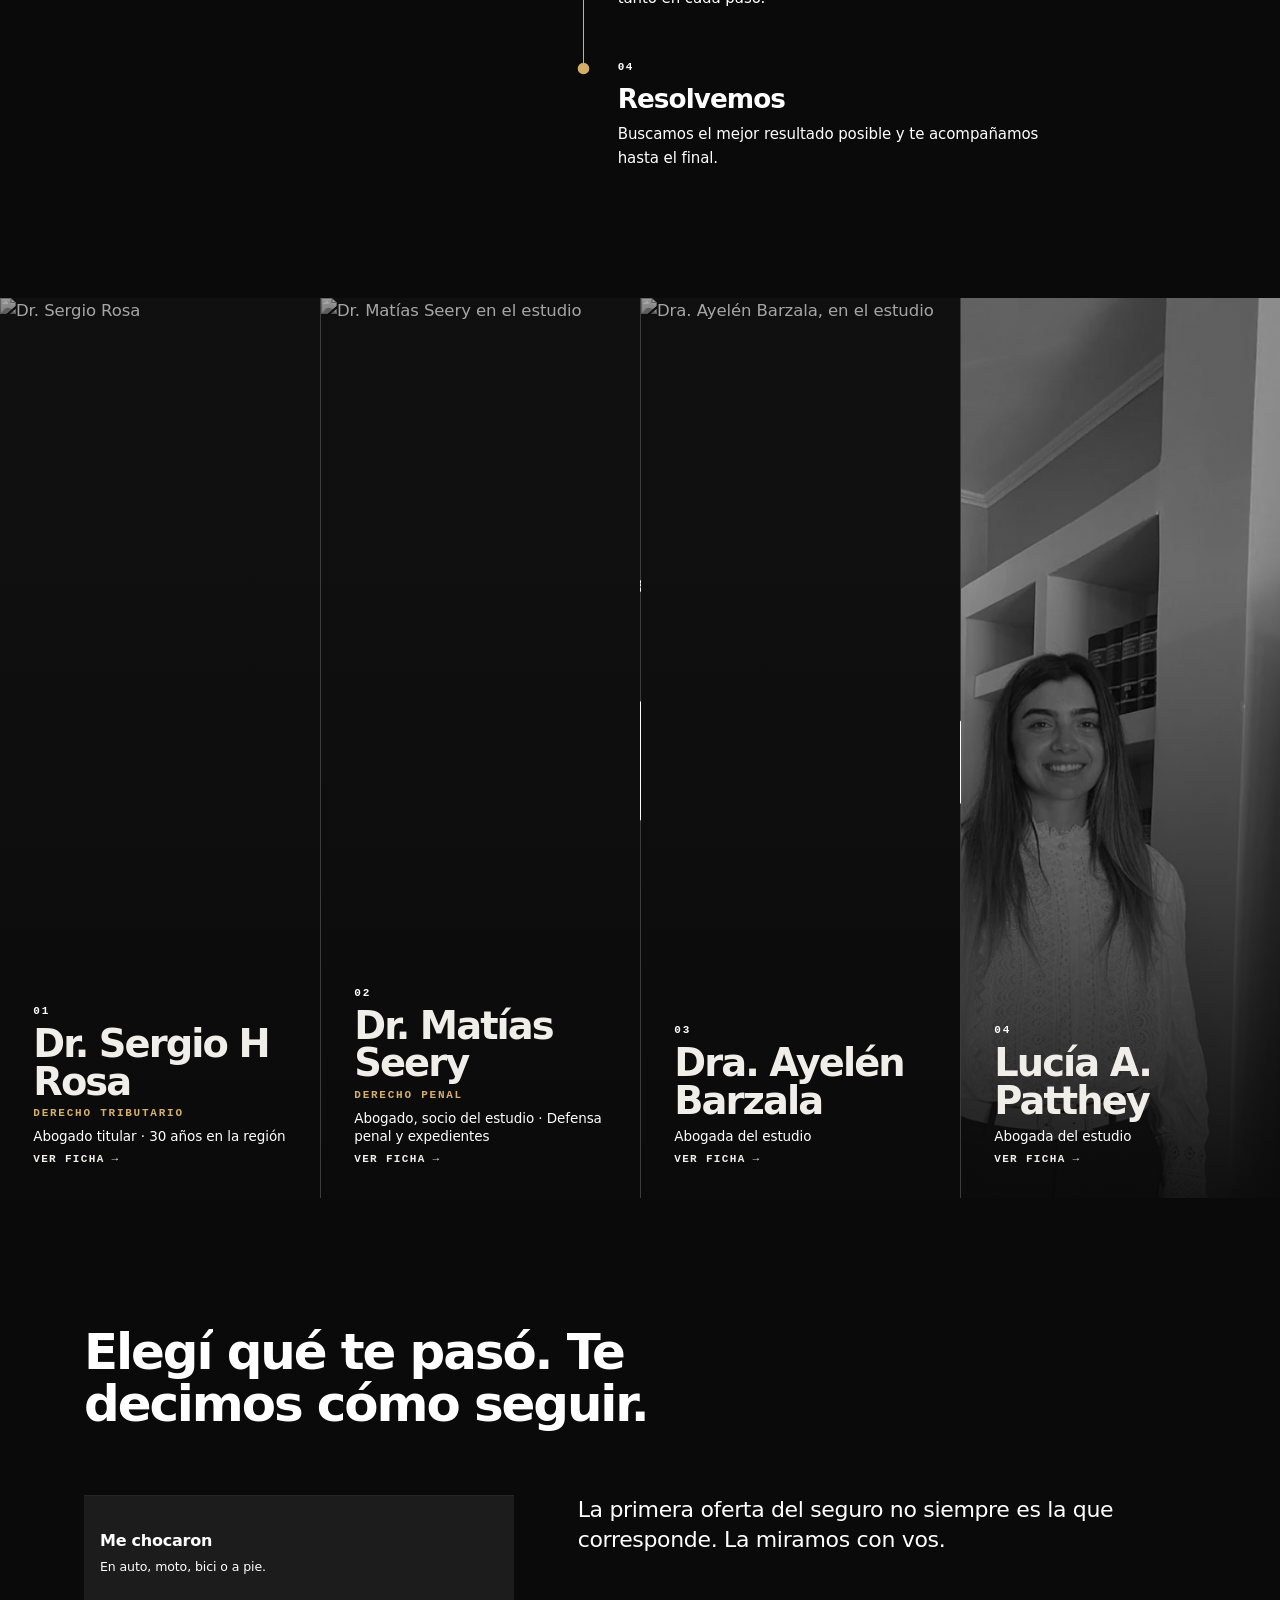
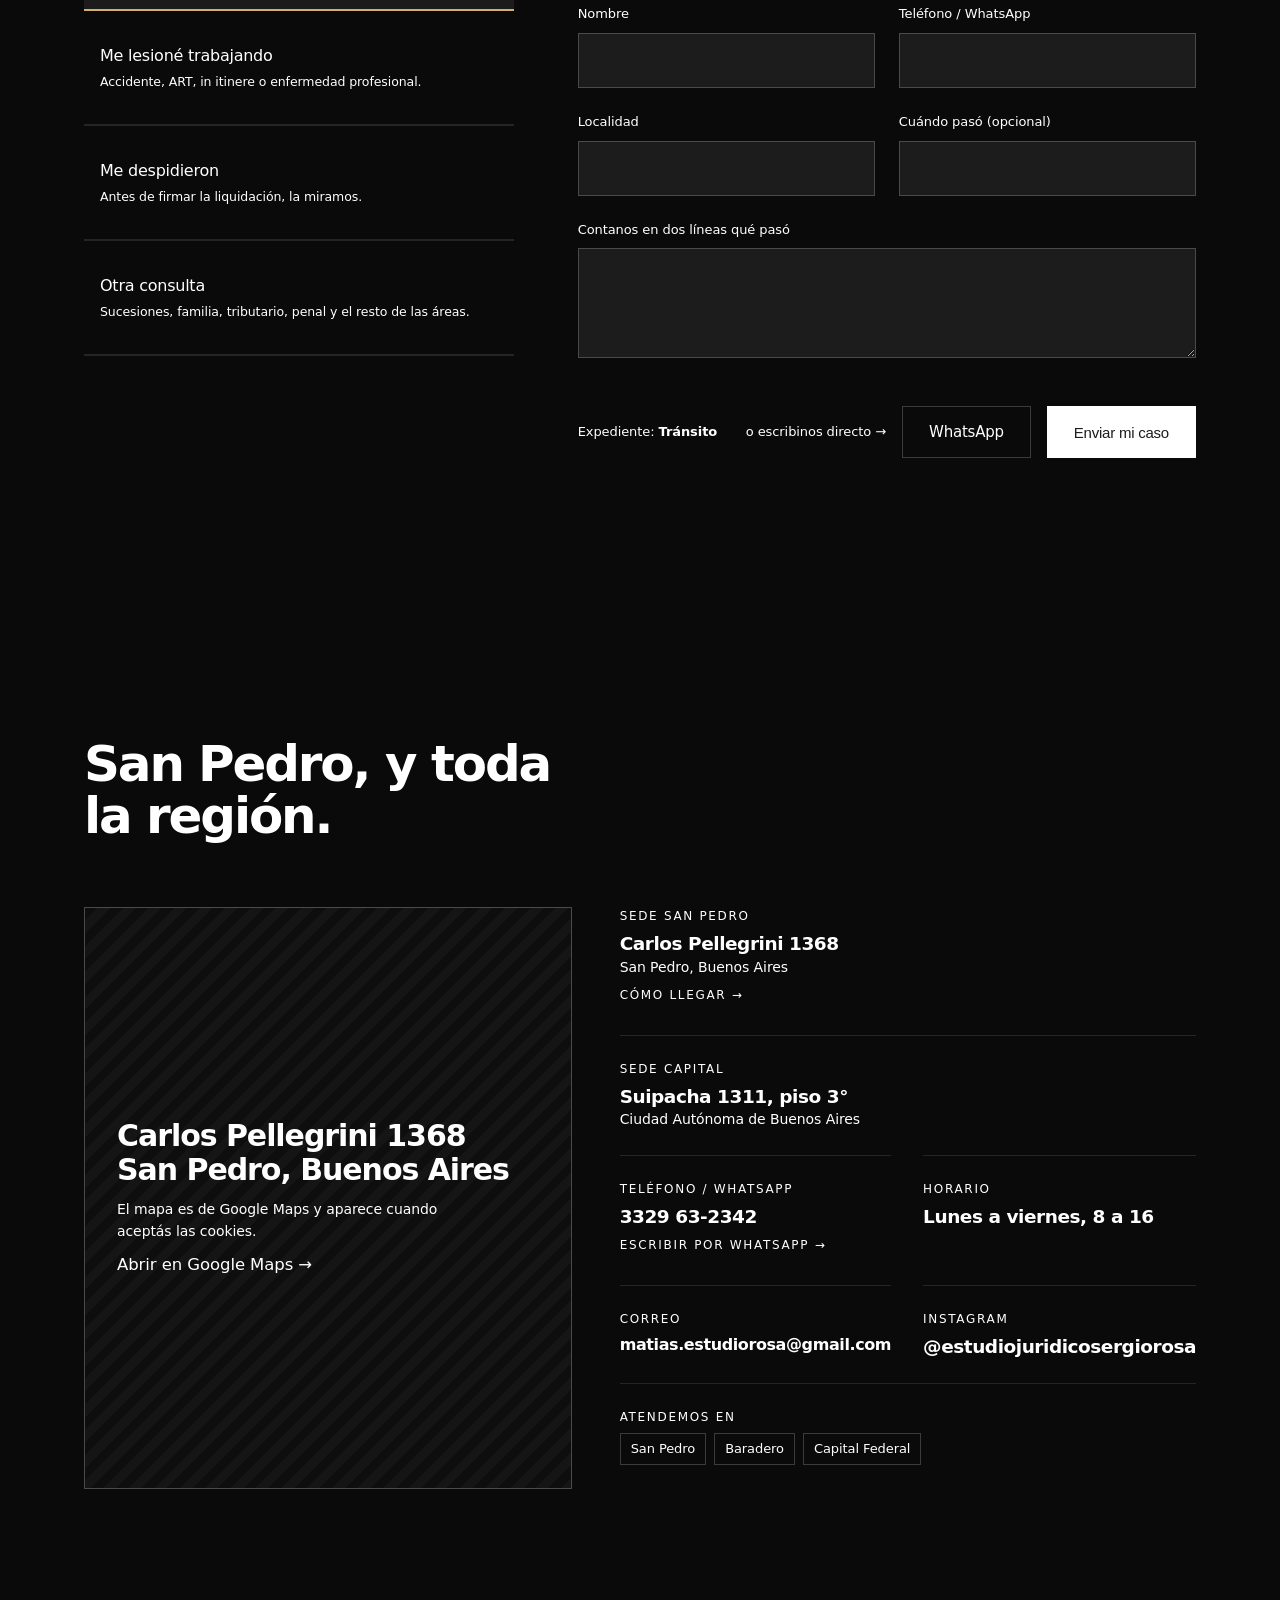
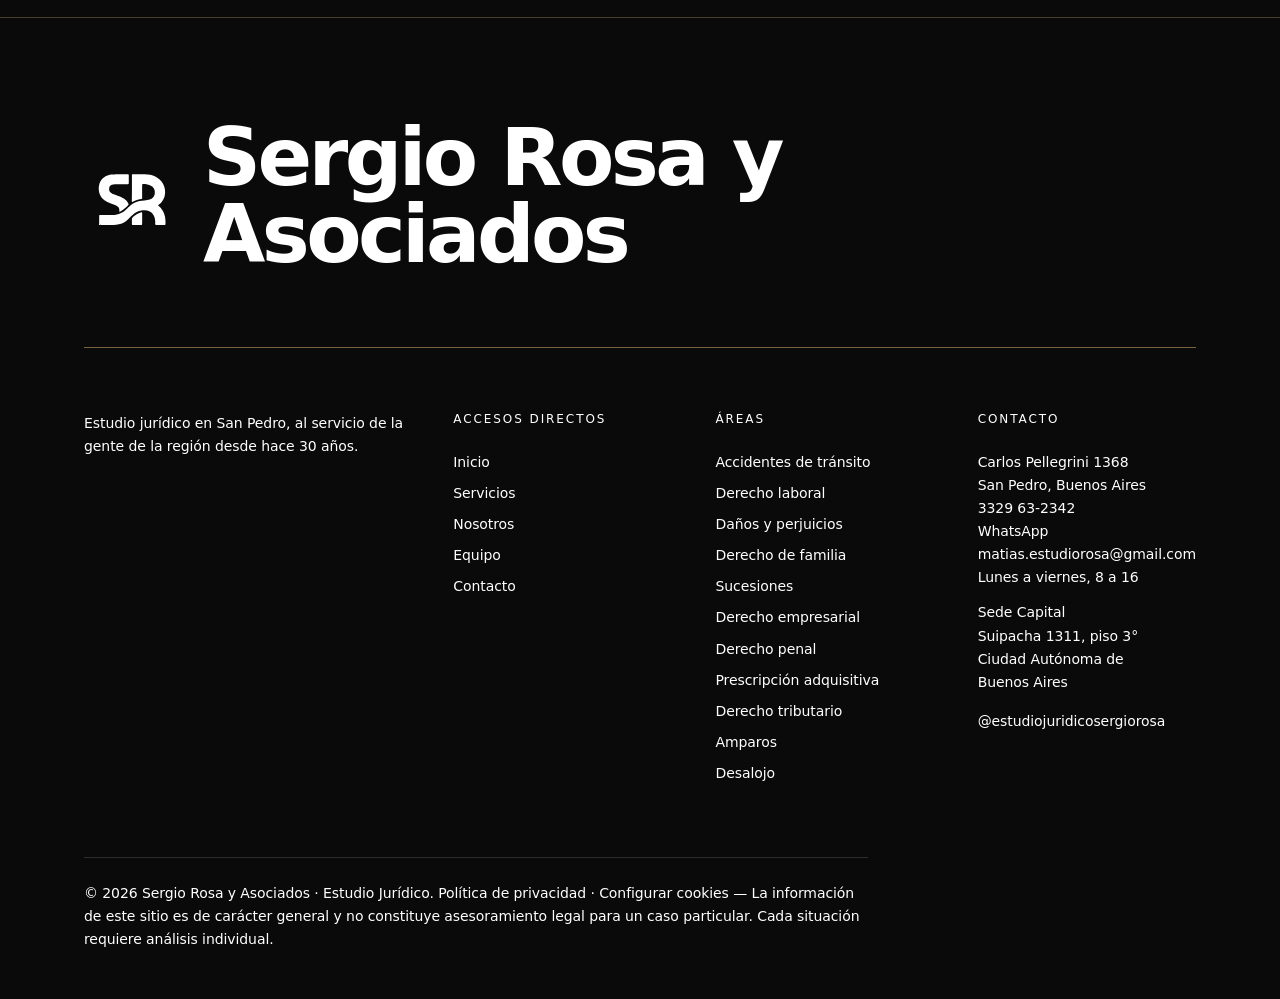
==== commit d174d6a7: "Header oscuro con seccion actual, carpeta de expediente, firma en el pie y mapa con permiso de cooki" ====
--- a/index.html
+++ b/index.html
@@ -13,6 +13,7 @@
 
 
 <link rel="stylesheet" href="assets/estilos.css">
+<script src="assets/medicion.js" defer></script>
 </head>
 
 <body class="sin-js telonando">
@@ -158,7 +159,7 @@
           <span class="pila__hudTotal">11</span>
         </div>
         <div class="pila__inner">
-          <a class="pila__card pilaH__c" href="accidentes-de-transito/index.html" data-motivo="choque"><span class="pilaH__n" aria-hidden="true">01</span><span class="pilaH__eyebrow">Consulta frecuente</span><h3>Accidentes de tránsito</h3><p>Autos, motos, peatones, bicis. Antes de aceptar la oferta de la aseguradora, dejanos revisarla.</p><span class="pilaH__mas">Consultá por tránsito <i>→</i></span></a>
+          <a class="pila__card pilaH__c" href="accidentes-de-transito/index.html" data-motivo="choque"><span class="pilaH__n" aria-hidden="true">01</span><h3>Accidentes de tránsito</h3><p>Autos, motos, peatones, bicis. Antes de aceptar la oferta de la aseguradora, dejanos revisarla.</p><span class="pilaH__mas">Consultá por tránsito <i>→</i></span></a>
           <!-- SIN data-motivo a propósito (14-08). Derecho laboral es UNA área
                —así está en el BRIEF, y el conteo de 11 se cerró el 2026-08-05—
                pero el formulario la parte en dos expedientes: "Me despidieron"
@@ -166,7 +167,7 @@
                fichaba mal a la mitad de la gente que entra por acá. Sin
                preselección, el clic baja al formulario con las cuatro pestañas
                a la vista y elige la persona, que es la única que sabe cuál es. -->
-          <a class="pila__card pilaH__c pilaH__c--par" href="derecho-laboral/index.html"><span class="pilaH__n" aria-hidden="true">02</span><span class="pilaH__eyebrow">Consulta frecuente</span><h3>Derecho laboral</h3><p>Despidos, accidentes de trabajo, enfermedades profesionales. Revisamos el alta o la liquidación antes de que firmes.</p><span class="pilaH__mas">Consultá por tu trabajo <i>→</i></span></a>
+          <a class="pila__card pilaH__c pilaH__c--par" href="derecho-laboral/index.html"><span class="pilaH__n" aria-hidden="true">02</span><h3>Derecho laboral</h3><p>Despidos, accidentes de trabajo, enfermedades profesionales. Revisamos el alta o la liquidación antes de que firmes.</p><span class="pilaH__mas">Consultá por tu trabajo <i>→</i></span></a>
           <a class="pila__card pilaH__c" href="danos-y-perjuicios/index.html"><span class="pilaH__n" aria-hidden="true">03</span><h3>Daños y perjuicios</h3><p>Reclamos y reparación cuando otro te causó un daño, dentro o fuera del tránsito.</p><span class="pilaH__mas">Conocé más <i>→</i></span></a>
           <a class="pila__card pilaH__c pilaH__c--par" href="derecho-de-familia/index.html"><span class="pilaH__n" aria-hidden="true">04</span><h3>Derecho de familia</h3><p>Alimentos, cuidado personal, divorcio, filiación. Te acompañamos en cada etapa del trámite.</p><span class="pilaH__mas">Conocé más <i>→</i></span></a>
           <a class="pila__card pilaH__c" href="sucesiones/index.html"><span class="pilaH__n" aria-hidden="true">05</span><h3>Sucesiones</h3><p>Herencias y particiones, resueltas con el mismo criterio y la misma cercanía de siempre.</p><span class="pilaH__mas">Conocé más <i>→</i></span></a>
@@ -193,10 +194,18 @@
              reducido). -->
         <div class="cpo" id="cpo">
           <div class="cpo__banda">
+            <!-- Carpeta de expediente (2026-10-12): cartón, carátula de papel, monograma
+                 en seco y dos elásticos en las esquinas. Los papeles que asoman
+                 son las celdas de verdad, guardadas detrás de la tapa. -->
             <div class="cpo__f" aria-hidden="true">
-              <span class="cpo__back"></span>
-              <span class="cpo__tapa"></span>
-              <span class="cpo__tapa cpo__tapa--der"></span>
+              <span class="cpo__luz"></span>
+              <span class="cpo__lomo"><span class="cpo__solapa">Sergio Rosa y Asociados</span></span>
+              <span class="cpo__tapa">
+                <span class="cpo__emblema"><span class="cpo__sello-borde"></span><svg class="cpo__sello" viewBox="0 0 457 400" focusable="false"><g transform="matrix(1,0,0,1,-3923.354078,-158.025554)"><g transform="matrix(0.356776,0,0,0.555556,3448.841753,158.025554)"><g transform="matrix(2.802878,0,0,1.8,1236.584161,35.594531)"><path d="M258.048,99.5C258.078,93.491 257.628,93.314 258.483,92.484C259.584,91.413 307.264,91.829 316.451,92.914C346.125,96.418 371.962,115.927 376.005,146.579C381.258,186.409 351.3,201.871 351.451,203.509C351.551,204.592 377.373,219.098 377.834,258.494C377.932,266.887 378.706,272.646 375.508,272.681C372.946,272.709 349.258,272.97 343.488,272.68C340.162,272.513 341.296,265.444 341.23,260.502C340.918,237.223 325.502,214.862 291.483,221.414C245.831,230.206 252.517,272.878 191.5,272.678C142.924,272.519 142.022,273.547 141.359,271.555C140.894,270.159 141.195,242.054 141.222,239.489C141.257,236.24 143.247,237.23 187.5,237.123C238.66,236.998 238.598,201.641 278.624,188.931C294.86,183.775 333.405,190.224 339.122,164.405C347.506,126.538 299.865,124.809 295.595,126.717C293.698,127.566 294.889,152.628 294.604,177.504C294.561,181.219 289.948,179.3 278.487,182.455C263.169,186.672 257.847,193.965 257.923,189.47C258.05,182.019 258.049,182.032 258.048,99.5Z"></path><path d="M182.438,93.039C187.383,92.597 206.771,90.863 244.482,91.919C247.77,92.011 246.756,99.046 246.755,106.5C246.752,124.997 247.821,127.551 243.501,127.556C197.184,127.608 179.642,124.742 176.884,140.578C172.396,166.348 208.242,162.283 231.679,180.225C233.549,181.657 235.34,183.229 237.025,184.967C242.688,190.808 246.248,198.343 246.216,199.541C246.134,202.605 211.42,232.283 212.926,224.536C218.326,196.763 179.887,203.649 154.678,180.305C131.675,159.004 131.346,102.297 182.438,93.039Z"></path><path d="M258.034,264.501C257.982,260.584 257.538,249.121 258.766,247.705C271.79,232.69 287.699,228.707 290.606,227.979C295.001,226.878 294.602,229.029 294.603,233.499C294.609,271.275 294.875,272.562 292.515,272.671C292.154,272.687 260.01,272.682 259.467,272.653C257.344,272.538 258.03,266.775 258.034,264.501Z"></path></g></g></g></svg></span>
+                <span class="cpo__caratula"><b>Áreas de práctica <i>11</i></b><span>Sergio Rosa y Asociados · Estudio Jurídico</span></span>
+              </span>
+              <span class="cpo__elastico cpo__elastico--a"></span>
+              <span class="cpo__elastico cpo__elastico--b"></span>
             </div>
           </div>
         <div class="srv srvN" id="srvCpo">
@@ -334,7 +343,6 @@
           <p class="lead" data-anim>Tenemos 30 años asesorando a personas y empresas. Nuestra trayectoria y logros son prueba del compromiso con los clientes y de la confianza que hemos construido con resultados.</p>
 
           <div class="hair" data-anim="linea"></div>
-          <p class="kick" data-anim>Cómo trabajamos</p>
 
           <div class="riel" id="riel">
             <b class="riel__via" aria-hidden="true"></b>
@@ -537,8 +545,7 @@
        reseñas no se entra al mapa. -->
   <section class="sec sec--dark" id="resenas" style="display:none">
     <div class="env">
-      <p class="kick" data-anim><br></p>
-      <h2 data-anim style="margin-top:16px;max-width:24ch">Esto opinan las personas que ya confiaron en nosotros</h2>
+      <h2 data-anim style="max-width:24ch">Esto opinan las personas que ya confiaron en nosotros</h2>
       <div class="hueco" data-anim style="margin-top:var(--s5)">
         <p class="hueco__t">Bloque condicional — bloqueado, no publicable</p>
         <p class="hueco__d">✅ La ficha existe y está cargada bien: <a href="https://maps.app.goo.gl/PU7fpSSLHrE1TFpt6" target="_blank" rel="noopener">Estudio jurídico Sergio H. rosa y asociados</a>, dirección y teléfono coinciden con el BRIEF, tiene foto real de la fachada. 🔴 Pero tiene cero reseñas — no aparece ninguna estrella ni cantidad de opiniones, solo "Escribir una opinión". El bloque sigue sin publicarse: no se rellena con testimonios escritos por nosotros, ni con fotos de stock, ni con capturas de WhatsApp.<br>Las nueve tarjetas de abajo son los lugares donde entran las reseñas reales cuando existan.</p>
@@ -656,8 +663,7 @@
   <!-- 08 · FORMULARIO -->
   <section class="sec sec--dark" id="contacto">
     <div class="env">
-      <p class="kick" data-anim>Contacto</p>
-      <h2 data-anim style="margin:16px 0 20px;max-width:20ch">Elegí qué te pasó. Te decimos cómo seguir.</h2>
+      <h2 data-anim style="margin:0 0 20px;max-width:20ch">Elegí qué te pasó. Te decimos cómo seguir.</h2>
 
       <!-- DESTINO: matias.estudiorosa@gmail.com. Sin servidor, el envío arma el mail con los datos
            del formulario y lo abre en el cliente de correo de la persona. Es el
@@ -748,19 +754,16 @@
   <!-- 09 · MAPA Y CÓMO LLEGAR -->
   <section class="sec sec--dark" id="donde">
     <div class="env">
-      <p class="kick" data-anim>Dónde estamos</p>
-      <h2 data-anim style="margin-top:16px;max-width:20ch">San Pedro, y toda la región.</h2>
+      <h2 data-anim style="max-width:20ch">San Pedro, y toda la región.</h2>
       <div class="mapa-grid">
-        <!-- El embed de Google carga scripts y arrastra cartel de cookies.
-             Va una imagen del mapa embebida en el archivo, con link a Google Maps:
-             cero scripts, cero cartel, un clic más. -->
+        <!-- El mapa de Google deja cookies propias, así que va atado al aviso:
+             con «Aceptar» aparece solo al acercarse (sitio-2.js); sin permiso
+             se queda la dirección con el enlace a Google Maps. -->
         <div class="mapa" id="mapa" data-anim="izq">
           <div class="mapa__pre">
-            <p class="hueco__t">Dónde queda el estudio</p>
             <h3>Carlos Pellegrini 1368<br>San Pedro, Buenos Aires</h3>
-            <p class="hueco__d" style="max-width:40ch">El mapa se carga cuando lo pedís: así la página no trae scripts de Google — ni cartel de cookies — para quien no lo va a usar.</p>
-            <button class="btn" type="button" id="mapa-load">Ver el mapa →</button>
-            <p style="margin-top:4px"><a href="https://maps.app.goo.gl/MZXgna2a5sL994fv5" target="_blank" rel="noopener"><span class="barre">o abrir en Google Maps →</span></a></p>
+            <p class="mapa__nota">El mapa es de Google Maps y aparece cuando aceptás las cookies.</p>
+            <p><a href="https://maps.app.goo.gl/MZXgna2a5sL994fv5" target="_blank" rel="noopener"><span class="barre">Abrir en Google Maps →</span></a></p>
           </div>
         </div>
         <div class="ficha" data-anim="der">
@@ -787,13 +790,16 @@
 <!-- 10 · FOOTER -->
 <footer class="foot">
   <div class="env">
+    <!-- La firma (2026-10-12): el símbolo se arma con sus tres piezas y el
+         nombre sube detrás de una máscara, una sola vez, al entrar el pie.
+         Sin JS o con motion reducido queda quieta y completa. -->
+    <a class="foot__firma" href="#inicio" aria-label="Sergio Rosa y Asociados — volver al inicio">
+      <svg class="foot__sim" viewBox="0 0 457 400" aria-hidden="true" focusable="false"><g transform="matrix(1,0,0,1,-3923.354078,-158.025554)"><g transform="matrix(0.356776,0,0,0.555556,3448.841753,158.025554)"><g transform="matrix(2.802878,0,0,1.8,1236.584161,35.594531)"><path d="M258.048,99.5C258.078,93.491 257.628,93.314 258.483,92.484C259.584,91.413 307.264,91.829 316.451,92.914C346.125,96.418 371.962,115.927 376.005,146.579C381.258,186.409 351.3,201.871 351.451,203.509C351.551,204.592 377.373,219.098 377.834,258.494C377.932,266.887 378.706,272.646 375.508,272.681C372.946,272.709 349.258,272.97 343.488,272.68C340.162,272.513 341.296,265.444 341.23,260.502C340.918,237.223 325.502,214.862 291.483,221.414C245.831,230.206 252.517,272.878 191.5,272.678C142.924,272.519 142.022,273.547 141.359,271.555C140.894,270.159 141.195,242.054 141.222,239.489C141.257,236.24 143.247,237.23 187.5,237.123C238.66,236.998 238.598,201.641 278.624,188.931C294.86,183.775 333.405,190.224 339.122,164.405C347.506,126.538 299.865,124.809 295.595,126.717C293.698,127.566 294.889,152.628 294.604,177.504C294.561,181.219 289.948,179.3 278.487,182.455C263.169,186.672 257.847,193.965 257.923,189.47C258.05,182.019 258.049,182.032 258.048,99.5Z"></path><path d="M182.438,93.039C187.383,92.597 206.771,90.863 244.482,91.919C247.77,92.011 246.756,99.046 246.755,106.5C246.752,124.997 247.821,127.551 243.501,127.556C197.184,127.608 179.642,124.742 176.884,140.578C172.396,166.348 208.242,162.283 231.679,180.225C233.549,181.657 235.34,183.229 237.025,184.967C242.688,190.808 246.248,198.343 246.216,199.541C246.134,202.605 211.42,232.283 212.926,224.536C218.326,196.763 179.887,203.649 154.678,180.305C131.675,159.004 131.346,102.297 182.438,93.039Z"></path><path d="M258.034,264.501C257.982,260.584 257.538,249.121 258.766,247.705C271.79,232.69 287.699,228.707 290.606,227.979C295.001,226.878 294.602,229.029 294.603,233.499C294.609,271.275 294.875,272.562 292.515,272.671C292.154,272.687 260.01,272.682 259.467,272.653C257.344,272.538 258.03,266.775 258.034,264.501Z"></path></g></g></g></svg>
+      <span class="foot__nombre"><span>Sergio Rosa y Asociados</span></span>
+    </a>
     <div class="foot__grid">
       <div data-anim>
-        <a class="marca" href="#inicio">
-          <svg viewBox="0 0 457 400" aria-hidden="true" focusable="false"><g transform="matrix(1,0,0,1,-3923.354078,-158.025554)"><g transform="matrix(0.356776,0,0,0.555556,3448.841753,158.025554)"><g transform="matrix(2.802878,0,0,1.8,1236.584161,35.594531)"><path d="M258.048,99.5C258.078,93.491 257.628,93.314 258.483,92.484C259.584,91.413 307.264,91.829 316.451,92.914C346.125,96.418 371.962,115.927 376.005,146.579C381.258,186.409 351.3,201.871 351.451,203.509C351.551,204.592 377.373,219.098 377.834,258.494C377.932,266.887 378.706,272.646 375.508,272.681C372.946,272.709 349.258,272.97 343.488,272.68C340.162,272.513 341.296,265.444 341.23,260.502C340.918,237.223 325.502,214.862 291.483,221.414C245.831,230.206 252.517,272.878 191.5,272.678C142.924,272.519 142.022,273.547 141.359,271.555C140.894,270.159 141.195,242.054 141.222,239.489C141.257,236.24 143.247,237.23 187.5,237.123C238.66,236.998 238.598,201.641 278.624,188.931C294.86,183.775 333.405,190.224 339.122,164.405C347.506,126.538 299.865,124.809 295.595,126.717C293.698,127.566 294.889,152.628 294.604,177.504C294.561,181.219 289.948,179.3 278.487,182.455C263.169,186.672 257.847,193.965 257.923,189.47C258.05,182.019 258.049,182.032 258.048,99.5Z"></path><path d="M182.438,93.039C187.383,92.597 206.771,90.863 244.482,91.919C247.77,92.011 246.756,99.046 246.755,106.5C246.752,124.997 247.821,127.551 243.501,127.556C197.184,127.608 179.642,124.742 176.884,140.578C172.396,166.348 208.242,162.283 231.679,180.225C233.549,181.657 235.34,183.229 237.025,184.967C242.688,190.808 246.248,198.343 246.216,199.541C246.134,202.605 211.42,232.283 212.926,224.536C218.326,196.763 179.887,203.649 154.678,180.305C131.675,159.004 131.346,102.297 182.438,93.039Z"></path><path d="M258.034,264.501C257.982,260.584 257.538,249.121 258.766,247.705C271.79,232.69 287.699,228.707 290.606,227.979C295.001,226.878 294.602,229.029 294.603,233.499C294.609,271.275 294.875,272.562 292.515,272.671C292.154,272.687 260.01,272.682 259.467,272.653C257.344,272.538 258.03,266.775 258.034,264.501Z"></path></g></g></g></svg>
-          <span class="marca__txt"><b>Sergio Rosa y Asociados</b><span>Estudio Jurídico</span></span>
-        </a>
-        <p style="margin-top:20px">Estudio jurídico en San Pedro, al servicio de la gente de la región desde hace 30 años.</p>
+        <p>Estudio jurídico en San Pedro, al servicio de la gente de la región desde hace 30 años.</p>
       </div>
       <div data-anim>
         <h3>Accesos directos</h3>
--- a/assets/estilos.css
+++ b/assets/estilos.css
@@ -295,10 +295,29 @@
   display:block;height:100%;background:var(--dorado);
   transform:scaleX(var(--p,0));transform-origin:left center;
 }
+/* HEADER A (2026-10-12): al bajar pasa a ónix translúcido, no a hueso. La
+   barra clara cortaba una página que es toda oscura. El dorado ya está en la
+   barra de lectura de arriba, así que el borde de abajo es una hairline
+   neutra. */
 .head[data-fijo="si"]{
-  background:rgba(240,238,233,.92);backdrop-filter:saturate(1.4) blur(12px);
-  border-bottom-color:var(--dorado);
-}
+  background:rgba(10,10,10,.78);
+  -webkit-backdrop-filter:saturate(1.2) blur(14px);backdrop-filter:saturate(1.2) blur(14px);
+  border-bottom-color:rgba(242,234,219,.12);
+}
+.head[data-fijo="si"] .marca__txt b,.head[data-fijo="si"] .marca__txt span{color:#fff}
+.head[data-fijo="si"] .marca svg path{fill:#fff!important}
+.head[data-fijo="si"] .nav a{color:#fff}
+.head[data-fijo="si"] .head__menu{color:#fff}
+.head[data-fijo="si"] .btn{background:var(--blanco);color:var(--grafito);border-color:var(--blanco)}
+.head[data-fijo="si"] .btn:hover{background:#E8E4DB;color:var(--grafito)}
+.head[data-fijo="si"] :focus-visible{outline-color:#fff}
+/* La sección en la que estás: un solo subrayado dorado que se desliza de un
+   link al otro (lo mueve sitio-2.js). Se mueve con transform, no con width. */
+.nav{position:relative}
+.nav__marca{position:absolute;left:0;bottom:-6px;width:1px;height:1px;background:var(--dorado);
+  transform-origin:0 50%;opacity:0;pointer-events:none;
+  transition:transform .38s var(--salida),opacity .2s var(--ease)}
+.nav a[aria-current] .barre::after{transform:scaleX(0)}
 /* Sobre la foto del hero el header no tiene fondo: todo pasa a blanco, con
    sombra de texto para que aguante cualquier zona de la imagen. Al ganar el
    fondo blanco (data-fijo="si") vuelve a grafito. */
@@ -888,43 +907,73 @@
   margin:var(--s7) 0 var(--s6);
   pointer-events:none;                /* la carpeta no come clics de la grilla */
 }
+/* LA CARPETA DE EXPEDIENTE (2026-10-12, variante A de
+   design/carpeta-header-variantes.html). La mueve el motor con dos números:
+   --suelto (los elásticos se sueltan, 0 a 1) y --abre (la tapa, 0 a 1). */
 .cpo__f{
-  --ancho-carp:360px;
-  --alto-carp:calc(var(--ancho-carp) * .8);
-  position:relative;
-  width:var(--ancho-carp);height:var(--alto-carp);
-  /* la abre y la cierra el motor con --abre, de 0 a 1 */
-  opacity:var(--vive,1);
-  transition:opacity .5s var(--ease);
-}
-.cpo__back{
-  position:absolute;inset:0;z-index:0;
-  background:var(--superficie);
-  border:1px solid var(--linea);
-}
-/* la pestaña, montada 1px sobre el borde de arriba del cuerpo para que la
-   boca de la carpeta no quede cruzada por una línea */
-.cpo__back::after{
-  content:"";position:absolute;left:-1px;bottom:calc(100% - 1px);
-  width:30%;height:calc(var(--alto-carp) * .13);
-  background:var(--superficie);
-  border:1px solid var(--linea);border-bottom:0;
-}
-/* Las dos hojas de la tapa. El plegado es el del componente original
-   —skew(±15deg) scaleY(.6)— interpolado por --abre en vez de disparado por
-   una clase, porque acá lo maneja el scroll y tiene que poder quedar a mitad
-   de camino. La costura dorada es la única aparición del dorado. */
+  position:relative;width:420px;height:320px;perspective:1200px;
+  opacity:var(--vive,1);transition:opacity .5s var(--ease);
+}
+/* sobre ónix una sombra negra no se ve: la profundidad la da la luz de la mesa */
+.cpo__luz{position:absolute;left:-30%;right:-30%;top:20%;bottom:-26%;z-index:-1;pointer-events:none;
+  background:radial-gradient(50% 46% at 50% 62%,rgba(242,234,219,.07),rgba(242,234,219,0) 70%)}
+.cpo__lomo{position:absolute;inset:38px 0 0;z-index:0;
+  background:url("data:image/svg+xml;utf8,<svg xmlns='http://www.w3.org/2000/svg' width='160' height='160'><filter id='n'><feTurbulence type='fractalNoise' baseFrequency='.85' numOctaves='3' stitchTiles='stitch'/><feColorMatrix values='0 0 0 0 1 0 0 0 0 1 0 0 0 0 1 0 0 0 .07 0'/></filter><rect width='100%' height='100%' filter='url(%23n)'/></svg>"),linear-gradient(180deg,#171717,#121212);
+  border:1px solid rgba(242,234,219,.12)}
+.cpo__lomo::before{ /* la solapa */
+  content:"";position:absolute;left:-1px;bottom:100%;width:46%;height:38px;
+  background:url("data:image/svg+xml;utf8,<svg xmlns='http://www.w3.org/2000/svg' width='160' height='160'><filter id='n'><feTurbulence type='fractalNoise' baseFrequency='.85' numOctaves='3' stitchTiles='stitch'/><feColorMatrix values='0 0 0 0 1 0 0 0 0 1 0 0 0 0 1 0 0 0 .07 0'/></filter><rect width='100%' height='100%' filter='url(%23n)'/></svg>"),#171717;border:1px solid rgba(242,234,219,.12);border-bottom:0;
+  clip-path:polygon(0 0,88% 0,100% 100%,0 100%);
+}
+.cpo__solapa{position:absolute;left:16px;top:-27px;z-index:1;font-size:11.5px;font-weight:600;letter-spacing:.005em;color:rgba(255,255,255,.88)}
 .cpo__tapa{
-  position:absolute;inset:0;z-index:3;
-  background:var(--superficie);
-  border:1px solid var(--linea);
-  border-top:1px solid rgba(212,175,106,.55);
-  transform-origin:bottom;
-  transform:skew(calc(var(--abre,0) * 15deg)) scaleY(calc(1 - var(--abre,0) * .4));
-}
-.cpo__tapa--der{
-  transform:skew(calc(var(--abre,0) * -15deg)) scaleY(calc(1 - var(--abre,0) * .4));
-}
+  position:absolute;left:0;right:0;bottom:0;height:calc(100% - 66px);z-index:3;
+  background:url("data:image/svg+xml;utf8,<svg xmlns='http://www.w3.org/2000/svg' width='160' height='160'><filter id='n'><feTurbulence type='fractalNoise' baseFrequency='.85' numOctaves='3' stitchTiles='stitch'/><feColorMatrix values='0 0 0 0 1 0 0 0 0 1 0 0 0 0 1 0 0 0 .07 0'/></filter><rect width='100%' height='100%' filter='url(%23n)'/></svg>"),linear-gradient(180deg,#262626 0%,#1E1E1E 38%,#1A1A1A 100%);
+  border:1px solid rgba(242,234,219,.15);border-top:1px solid rgba(212,175,106,.7);
+  box-shadow:inset 0 1px 0 rgba(255,255,255,.07),inset 0 -24px 40px -24px rgba(0,0,0,.6);
+  transform-origin:50% 100%;
+  transform:rotateX(calc(var(--abre,0) * -62deg));
+  filter:brightness(calc(1 + var(--abre,0) * .28));
+  display:flex;flex-direction:column;align-items:center;justify-content:center;gap:18px;
+}
+.cpo__tapa::before{content:"";position:absolute;left:0;right:0;top:0;height:10px;
+  background:linear-gradient(180deg,rgba(255,255,255,.05),transparent);pointer-events:none}
+.cpo__emblema{position:relative;width:78px;height:78px;display:grid;place-items:center}
+.cpo__sello{width:44px;height:39px}
+.cpo__sello path{fill:#2C2C2C!important}
+.cpo__sello{filter:drop-shadow(0 1px 0 rgba(255,255,255,.17)) drop-shadow(0 -1px 0 rgba(0,0,0,.9))}
+.cpo__sello-borde{position:absolute;inset:0;border-radius:50%;border:1px solid rgba(212,175,106,.5);
+  box-shadow:inset 0 0 0 4px #1F1F1F,inset 0 0 0 5px rgba(212,175,106,.24)}
+/* la carátula: el rótulo de papel pegado en la tapa */
+.cpo__caratula{position:relative;width:238px;padding:11px 14px 10px;
+  background:#ECE9E2;color:var(--grafito);
+  box-shadow:0 1px 0 rgba(0,0,0,.5),0 6px 14px -8px rgba(0,0,0,.8);
+  display:flex;flex-direction:column;gap:6px}
+.cpo__caratula::before{content:"";position:absolute;inset:4px;border:1px solid rgba(28,28,28,.22);pointer-events:none}
+.cpo__caratula b{font-size:13.5px;font-weight:600;letter-spacing:-.01em;line-height:1.2;display:flex;justify-content:space-between}
+.cpo__caratula b i{font-style:normal;font-variant-numeric:tabular-nums}
+.cpo__caratula span{font-size:10.5px;font-weight:400;line-height:1.3;border-top:1px solid rgba(28,28,28,.18);padding-top:6px}
+/* dos elásticos tejidos que abrazan las esquinas; se sueltan por su diagonal */
+.cpo__elastico{position:absolute;z-index:4;width:76px;height:5px;margin:-2.5px 0 0 -38px;border-radius:1px;
+  background:repeating-linear-gradient(90deg,rgba(0,0,0,.16) 0 1px,transparent 1px 3px),linear-gradient(180deg,#7A623C,#C8A866 45%,#9A7E4A 75%,#6E5734);
+  box-shadow:0 2px 5px rgba(0,0,0,.65),inset 0 1px 0 rgba(255,255,255,.18);
+  opacity:calc(1 - var(--suelto,0))}
+.cpo__elastico--a{left:calc(100% - 24px);top:90px;
+  transform:translate(calc(var(--suelto,0) * 30px),calc(var(--suelto,0) * -30px)) rotate(calc(45deg + var(--suelto,0) * 7deg))}
+.cpo__elastico--b{left:24px;top:calc(100% - 24px);
+  transform:translate(calc(var(--suelto,0) * -30px),calc(var(--suelto,0) * 30px)) rotate(calc(45deg - var(--suelto,0) * 7deg))}
+
+/* EL PAPEL ES UN DOCUMENTO: mientras viaja, cada celda muestra el número y el
+   nombre del área donde después va a quedar el título, con renglones abajo.
+   Lo agrega el motor (aria-hidden) y vive sólo con .cpo--on. */
+.srv__doc{display:none}
+.cpo--on .srv__doc{display:flex;position:absolute;left:var(--s4);right:var(--s4);top:var(--s4);
+  flex-direction:column;gap:14px;color:var(--grafito);opacity:var(--papel,0);pointer-events:none}
+.cpo--on .srv__doc b{font-family:var(--mono);font-size:11px;letter-spacing:.14em;font-weight:600}
+.cpo--on .srv__doc span{font-size:clamp(19px,1.55vw,23px);letter-spacing:-.03em;line-height:1.14;font-weight:600}
+.cpo--on .srv__doc::after{content:"";display:block;height:72px;margin-top:4px;
+  background:repeating-linear-gradient(180deg,rgba(28,28,28,.16) 0 1px,transparent 1px 15px);
+  -webkit-mask:linear-gradient(90deg,#000 70%,transparent);mask:linear-gradient(90deg,#000 70%,transparent)}
 
 /* LAS CELDAS. Mientras están adentro de la carpeta o viajando, el motor les
    escribe el transform cuadro a cuadro. El z-index se lo escribe también:
@@ -967,7 +1016,7 @@
 .cpo--suelta .srv__c{will-change:transform}
 
 @media (max-width:900px){
-  .cpo__f{--ancho-carp:260px}
+  .cpo__f{transform:scale(.72);transform-origin:50% 100%;margin-top:-90px}
   /* el top era del sticky, que se cayó: la banda va en el flujo */
 }
 /* motion reducido no necesita regla propia: la banda ya está oculta por
@@ -1470,7 +1519,15 @@
 }
 .mapa__pre h3{font-size:clamp(22px,2.4vw,30px);letter-spacing:-.035em;line-height:1.15}
 .mapa__pre .btn{align-self:flex-start;margin-top:10px}
-.mapa iframe{position:absolute;inset:0;width:100%;height:100%;border:0;display:block;filter:saturate(.9)}
+/* El mapa en grises oscuros: un Google Maps a todo color en medio del ónix
+   era lo único de la página fuera de paleta. Entra con un fundido cuando
+   terminó de cargar, no a pedazos. */
+.mapa iframe{position:absolute;inset:0;width:100%;height:100%;border:0;display:block;
+  filter:grayscale(1) invert(.9) contrast(.88) brightness(.98);
+  opacity:0;transition:opacity .6s var(--ease)}
+.mapa[data-cargado="si"] iframe{opacity:1}
+.mapa__nota{font-size:14px;max-width:36ch}
+.mapa[data-pedido="si"] .mapa__nota{visibility:hidden}
 .mapa[data-cargado="si"] .mapa__pre{display:none}
 /* la ficha en dos columnas: los datos cortos se leen de un barrido y la
    dirección, las ciudades y lo pendiente ocupan el ancho completo */
@@ -1498,6 +1555,32 @@
    nombre del estudio con un hueco al lado. El único <svg> del pie es el
    símbolo, así que la regla no toca nada más. */
 .foot svg path{fill:#fff!important}
+/* LA FIRMA (2026-10-12). El nombre del estudio al ancho del pie, con el
+   símbolo al lado, como se firma un escrito. La hairline dorada de abajo
+   separa la firma de los datos. */
+.foot__firma{position:relative;display:flex;align-items:center;gap:clamp(6px,1vw,14px);
+  padding-bottom:var(--s6);margin-bottom:var(--s6);color:#fff}
+.foot__firma:hover{text-decoration:none}
+.foot__firma::after{content:"";position:absolute;left:0;right:0;bottom:0;height:1px;
+  background:rgba(212,175,106,.55);transform-origin:0 50%}
+.foot .foot__sim{width:clamp(76px,10vw,140px);margin:0 -.5vw 0 -1.2vw;height:auto;aspect-ratio:457/400;flex:none;overflow:visible}
+.foot__nombre{display:block;overflow:hidden;padding:.06em 0 .14em;
+  font-size:clamp(30px,6.3vw,82px);line-height:.95;letter-spacing:-.045em;font-weight:600;word-spacing:.02em}
+.foot__nombre > span{display:block}
+/* el gesto: sólo con .foot--anima, que pone sitio-2.js */
+.foot--anima .foot__sim path{transform-box:fill-box;transform-origin:50% 50%;opacity:0;
+  transition:transform .9s var(--salida),opacity .5s var(--ease)}
+.foot--anima .foot__sim path:nth-child(1){transform:translate(150px,0)}
+.foot--anima .foot__sim path:nth-child(2){transform:translate(-150px,0)}
+.foot--anima .foot__sim path:nth-child(3){transform:translate(0,130px)}
+.foot--anima .foot__nombre > span{transform:translate3d(0,108%,0);transition:transform 1s var(--salida) .22s}
+.foot--anima .foot__firma::after{transform:scaleX(0);transition:transform 1.2s var(--salida) .4s}
+/* :nth-child(n) para empatar la especificidad de los tres de arriba */
+.foot--visto .foot__sim path:nth-child(n){transform:none;opacity:1}
+.foot--visto .foot__sim path:nth-child(2){transition-delay:.09s}
+.foot--visto .foot__sim path:nth-child(3){transition-delay:.18s}
+.foot--visto .foot__nombre > span{transform:none}
+.foot--visto .foot__firma::after{transform:scaleX(1)}
 .foot__grid{display:grid;grid-template-columns:1.5fr 1fr 1fr 1fr;gap:var(--s5)}
 .foot h3{color:#fff;font-size:12px;letter-spacing:.16em;text-transform:uppercase;font-weight:200;margin-bottom:var(--s3)}
 .foot li{margin-bottom:9px;font-size:14px}
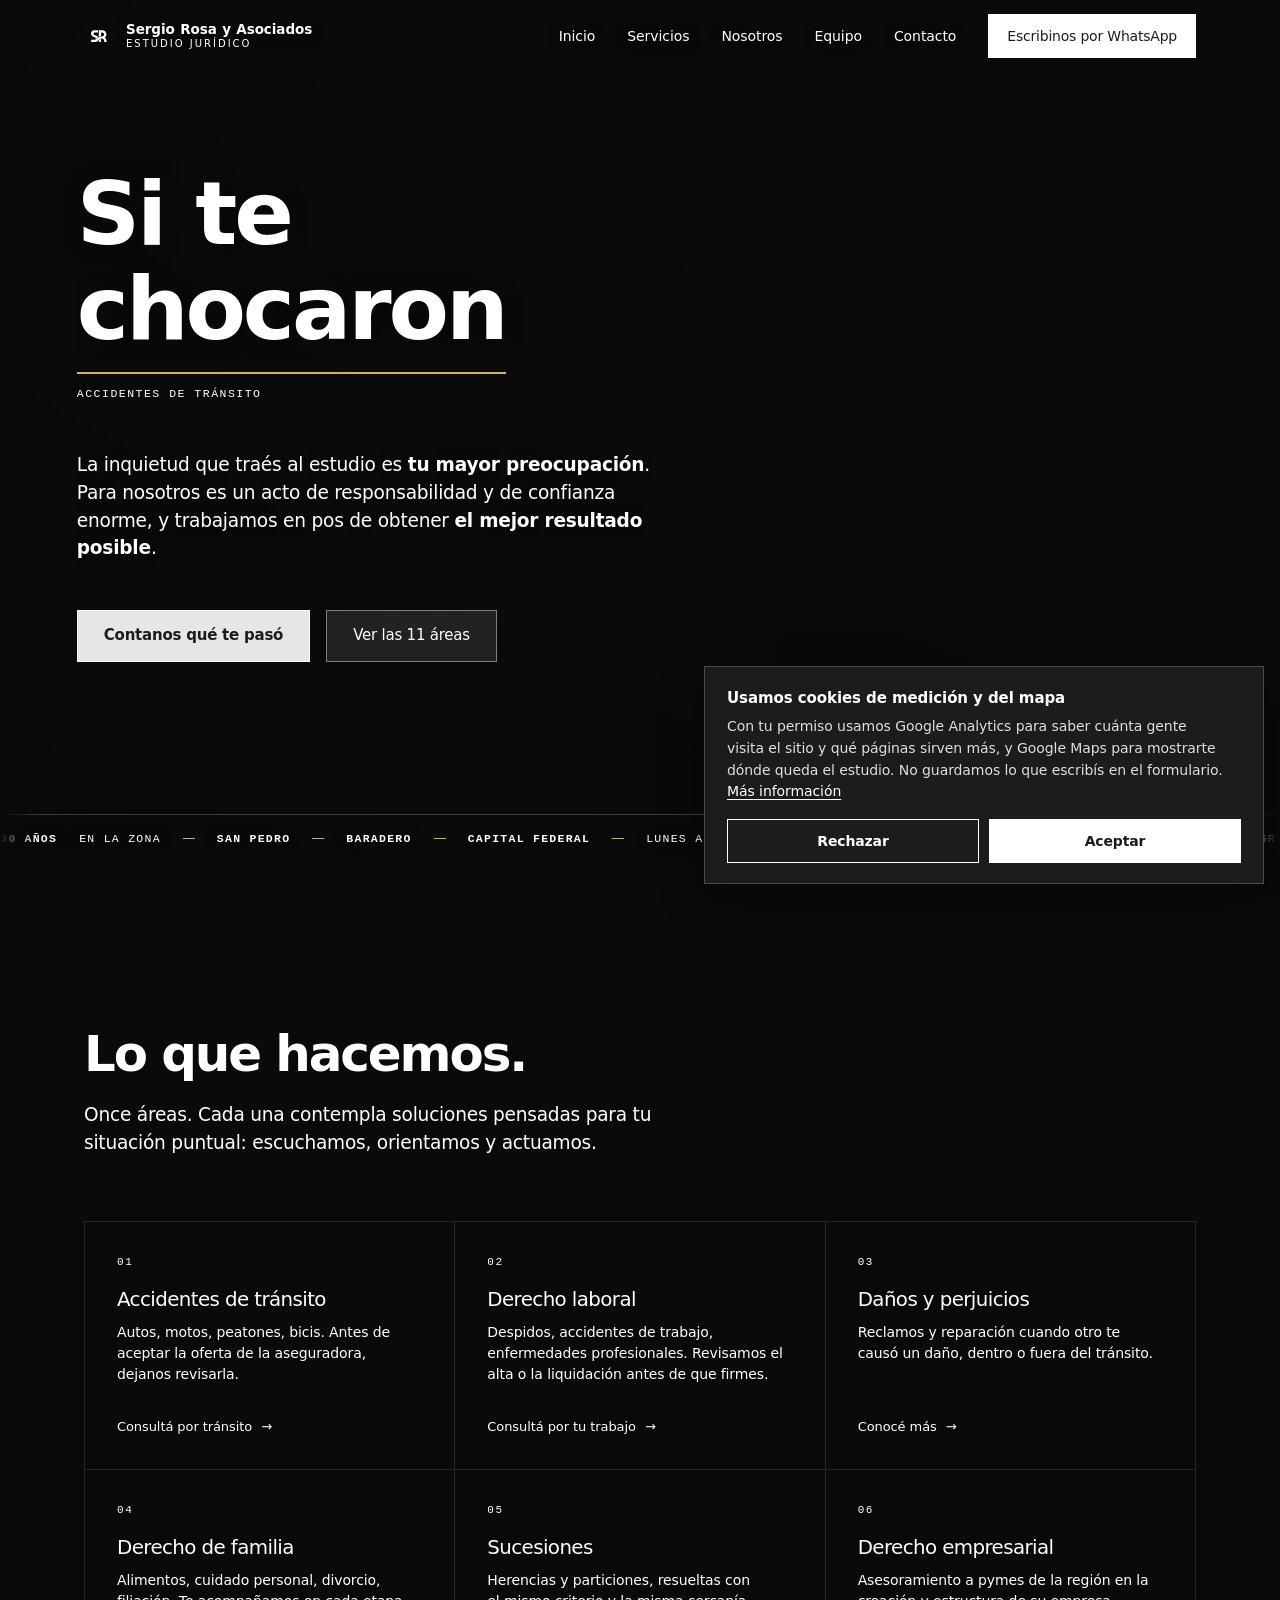
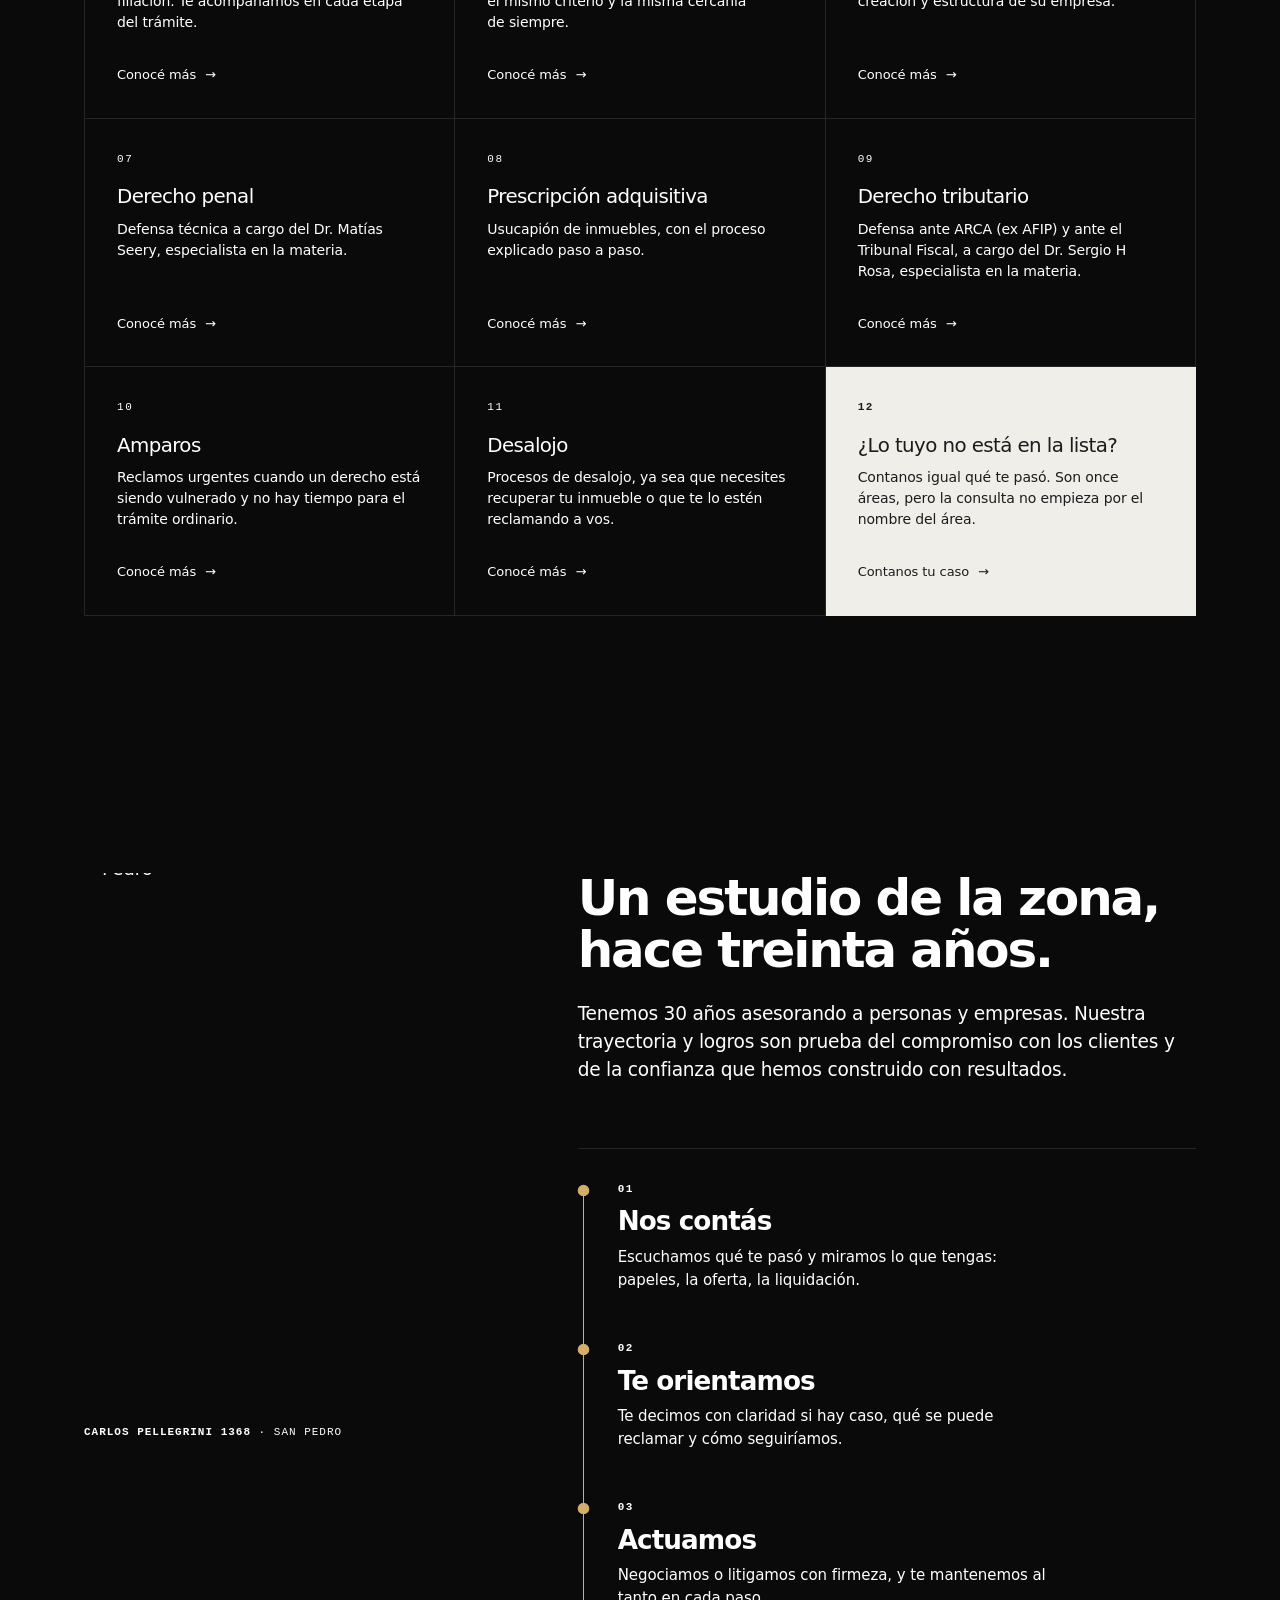
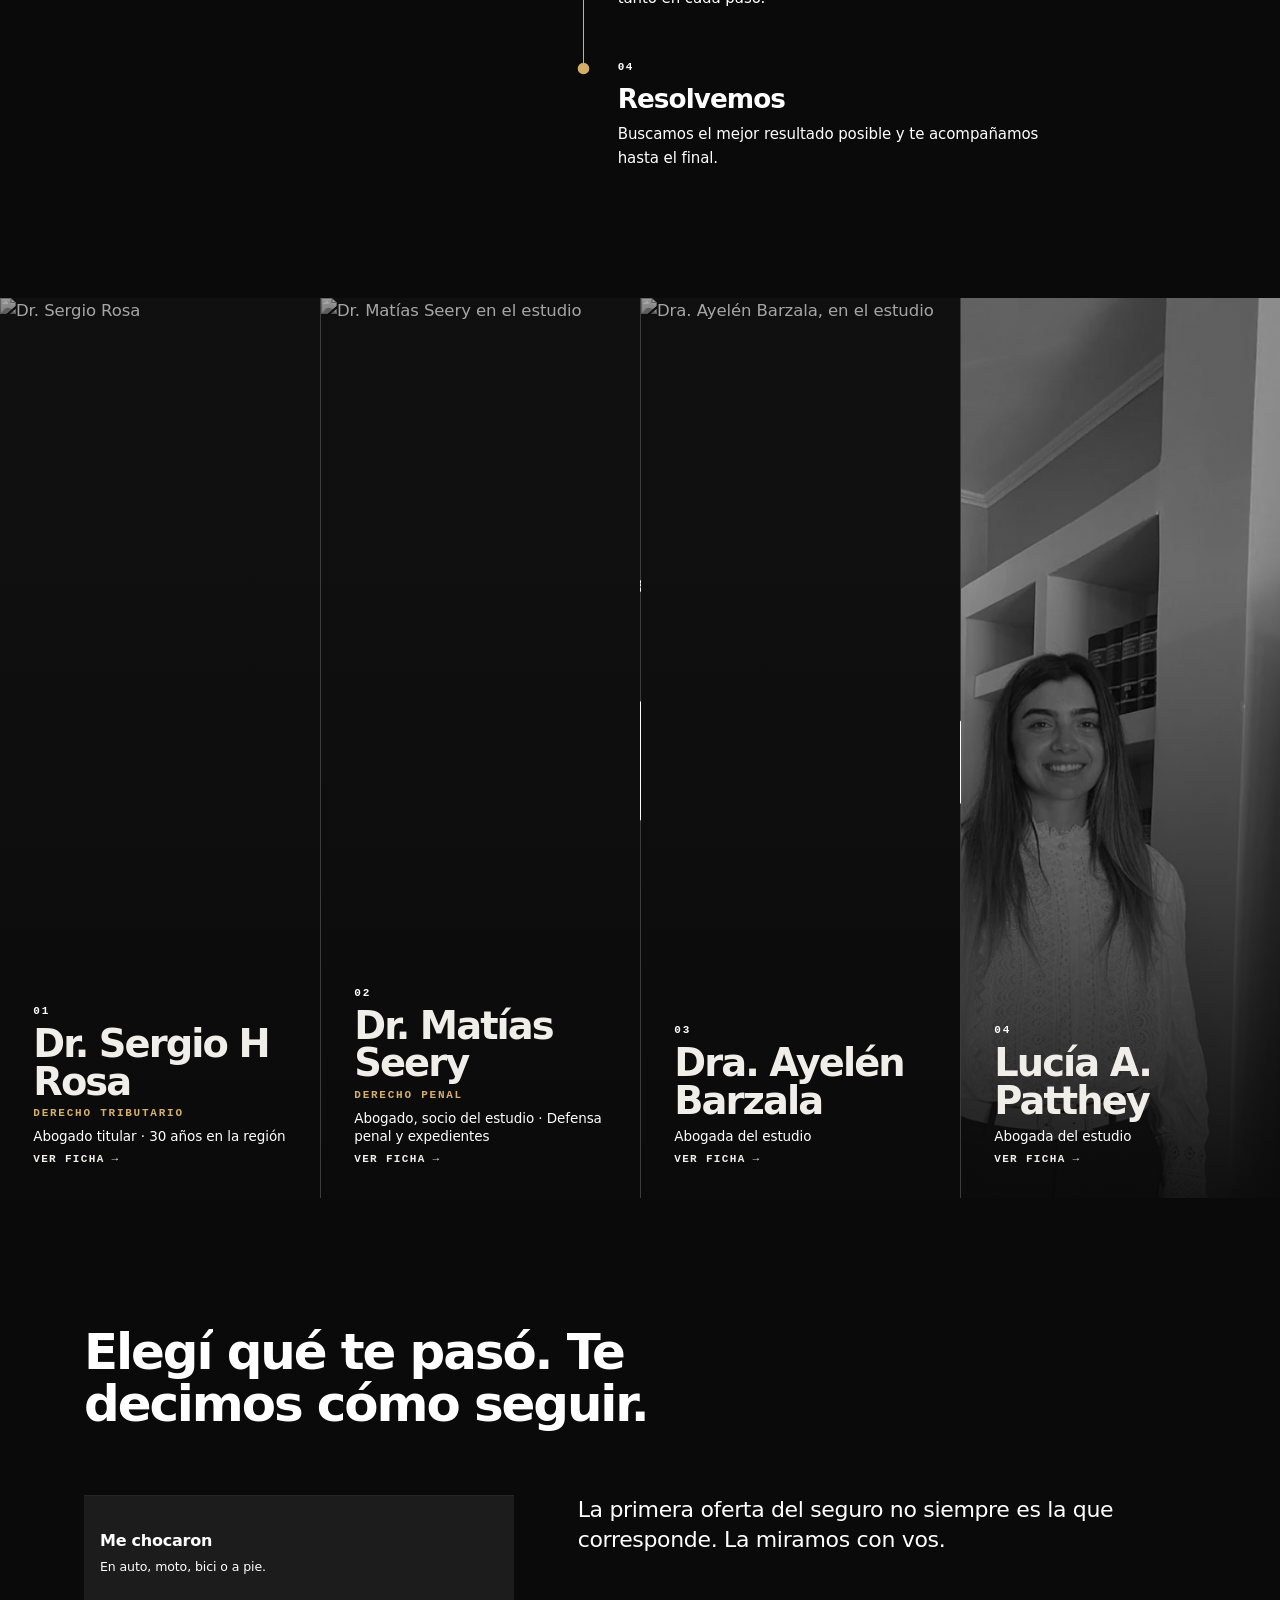
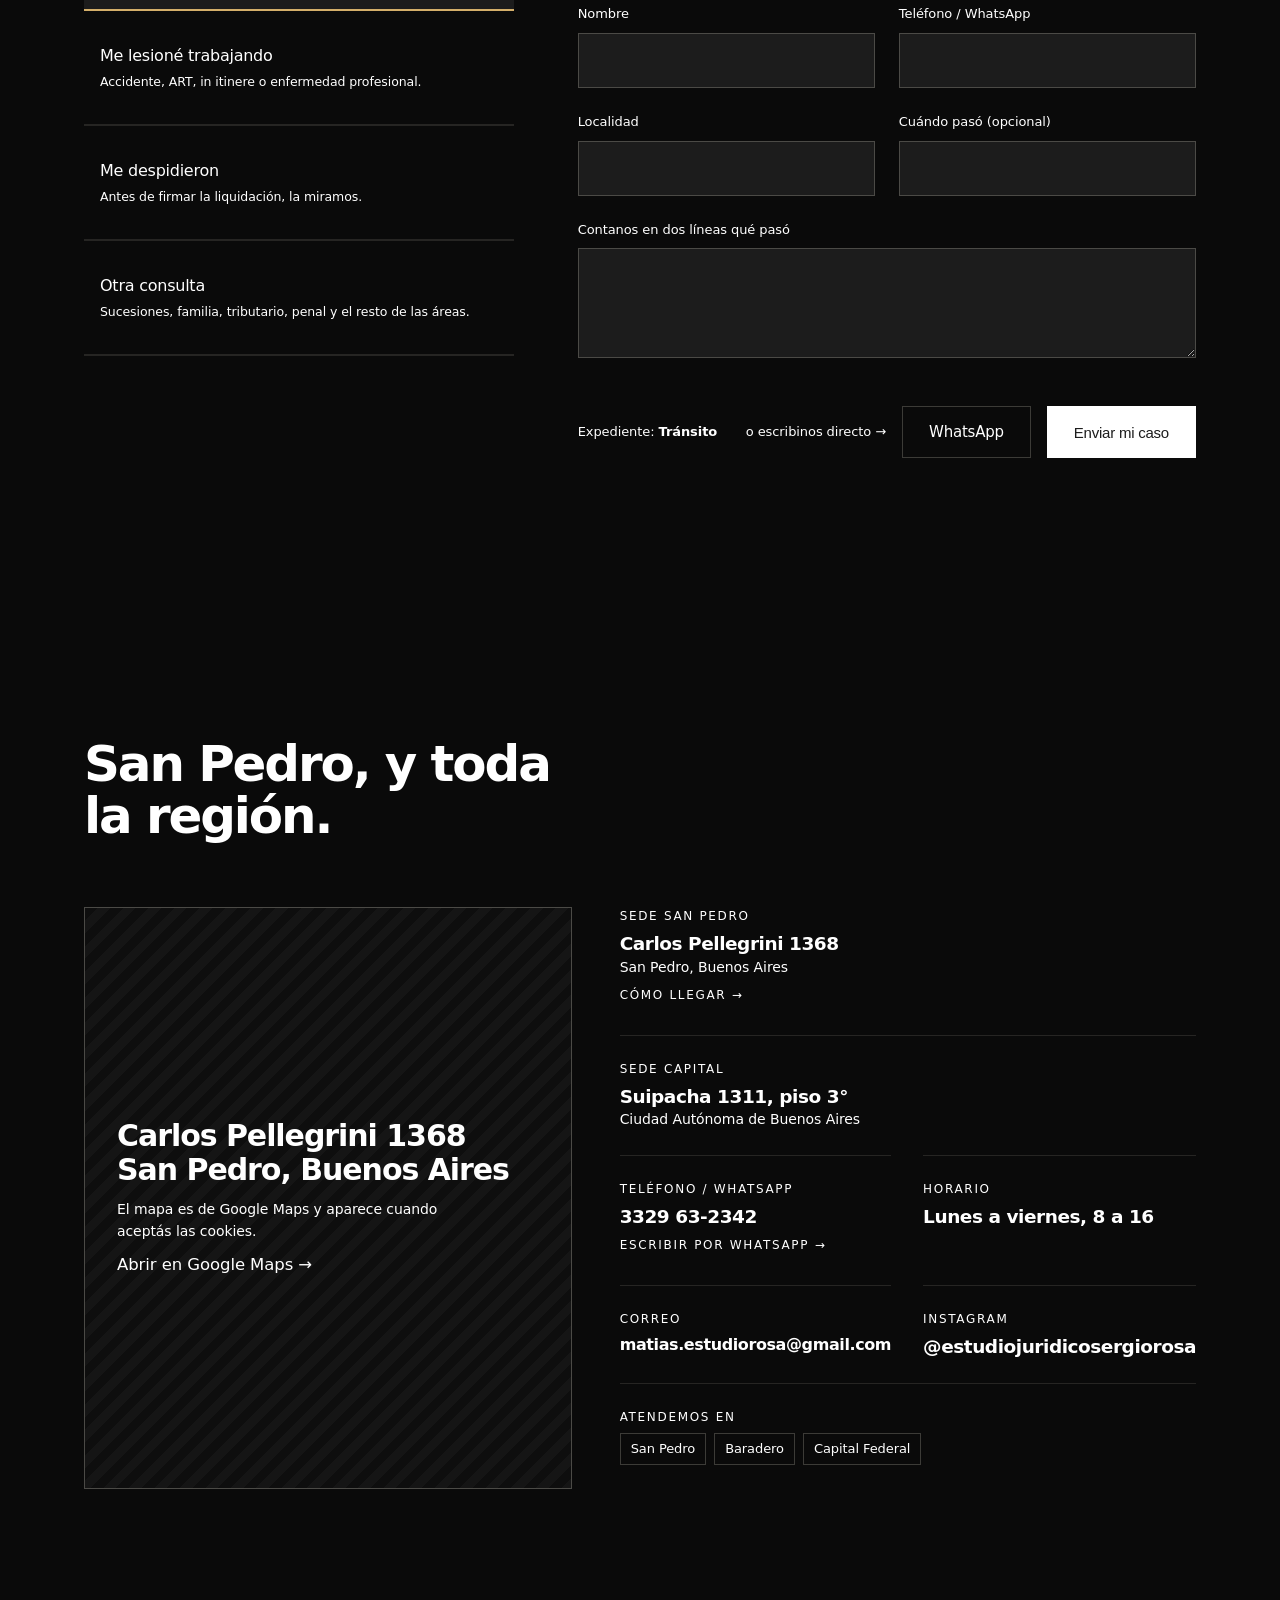
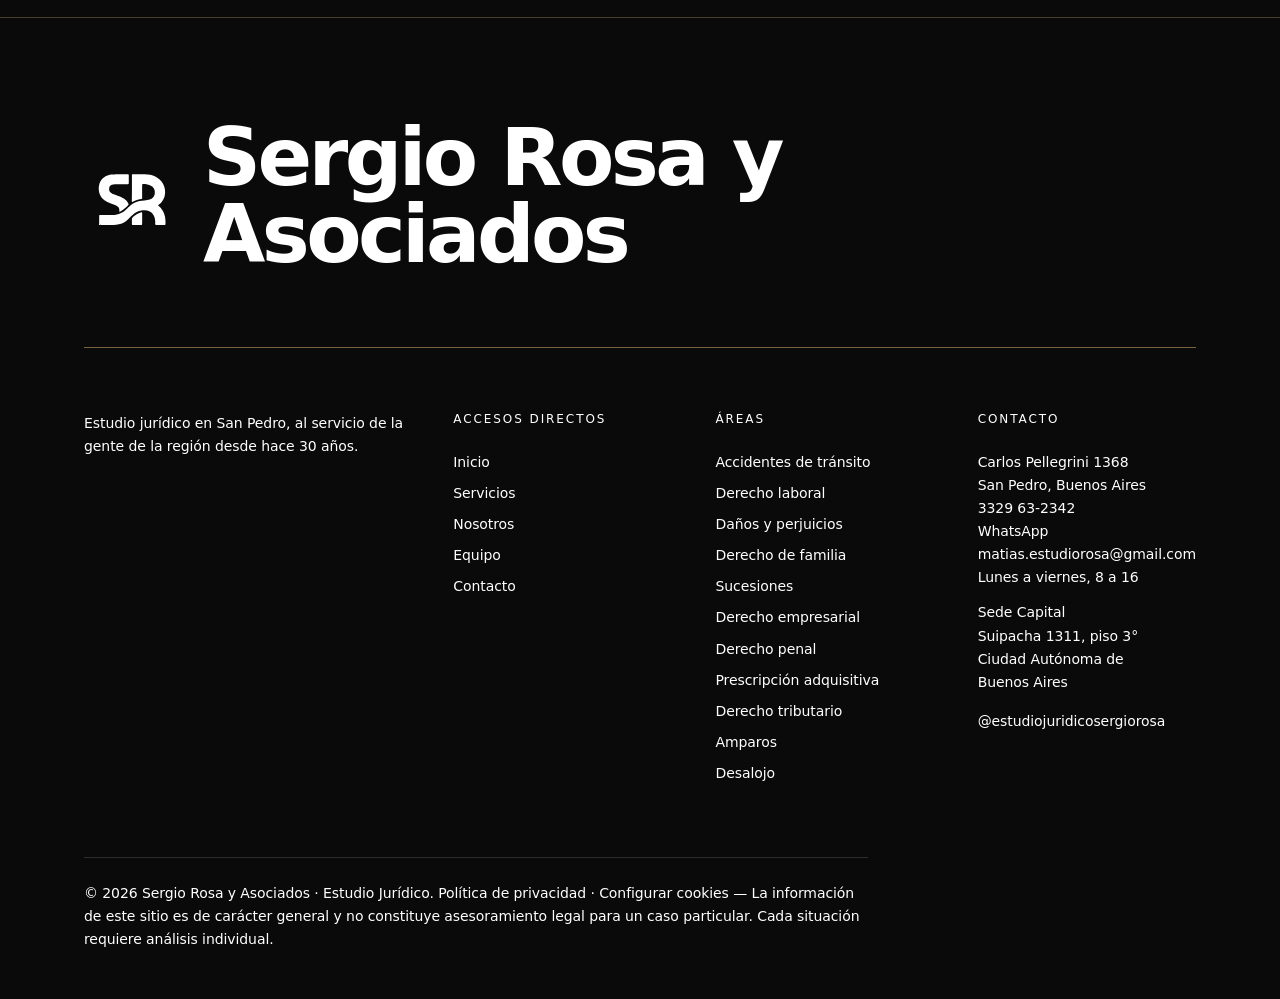
==== commit 228fbaae: "Confirmacion del formulario: "Recibimos tu consulta." en vez de "Caso aceptado." "Caso aceptado." co" ====
--- a/index.html
+++ b/index.html
@@ -741,10 +741,11 @@
 
       <!-- Reemplaza al formulario en el mismo lugar, sin que la página salte.
            El texto es el decidido en el BRIEF: pregunta que desafía arriba,
-           "Caso aceptado." abajo. -->
+           "Recibimos tu consulta." abajo (antes decía "Caso aceptado.",
+           que contradecía el "si hay caso" de la línea siguiente). -->
       <div class="listo oculto" id="listo" role="status">
         <p class="paso__t" style="margin:0">Confirmación</p>
-        <h3>Caso aceptado.</h3>
+        <h3>Recibimos tu consulta.</h3>
         <p>Te escribimos por WhatsApp para contarte si hay caso. Atendemos de lunes a viernes, de 8 a 16.</p>
         <p class="hueco__d" style="margin-top:20px">Se abre tu correo con la consulta armada. Si no se abrió, escribinos a <a href="mailto:matias.estudiorosa@gmail.com">matias.estudiorosa@gmail.com</a> o llamá al <a href="tel:+543329632342">3329 63-2342</a>.</p>
       </div>
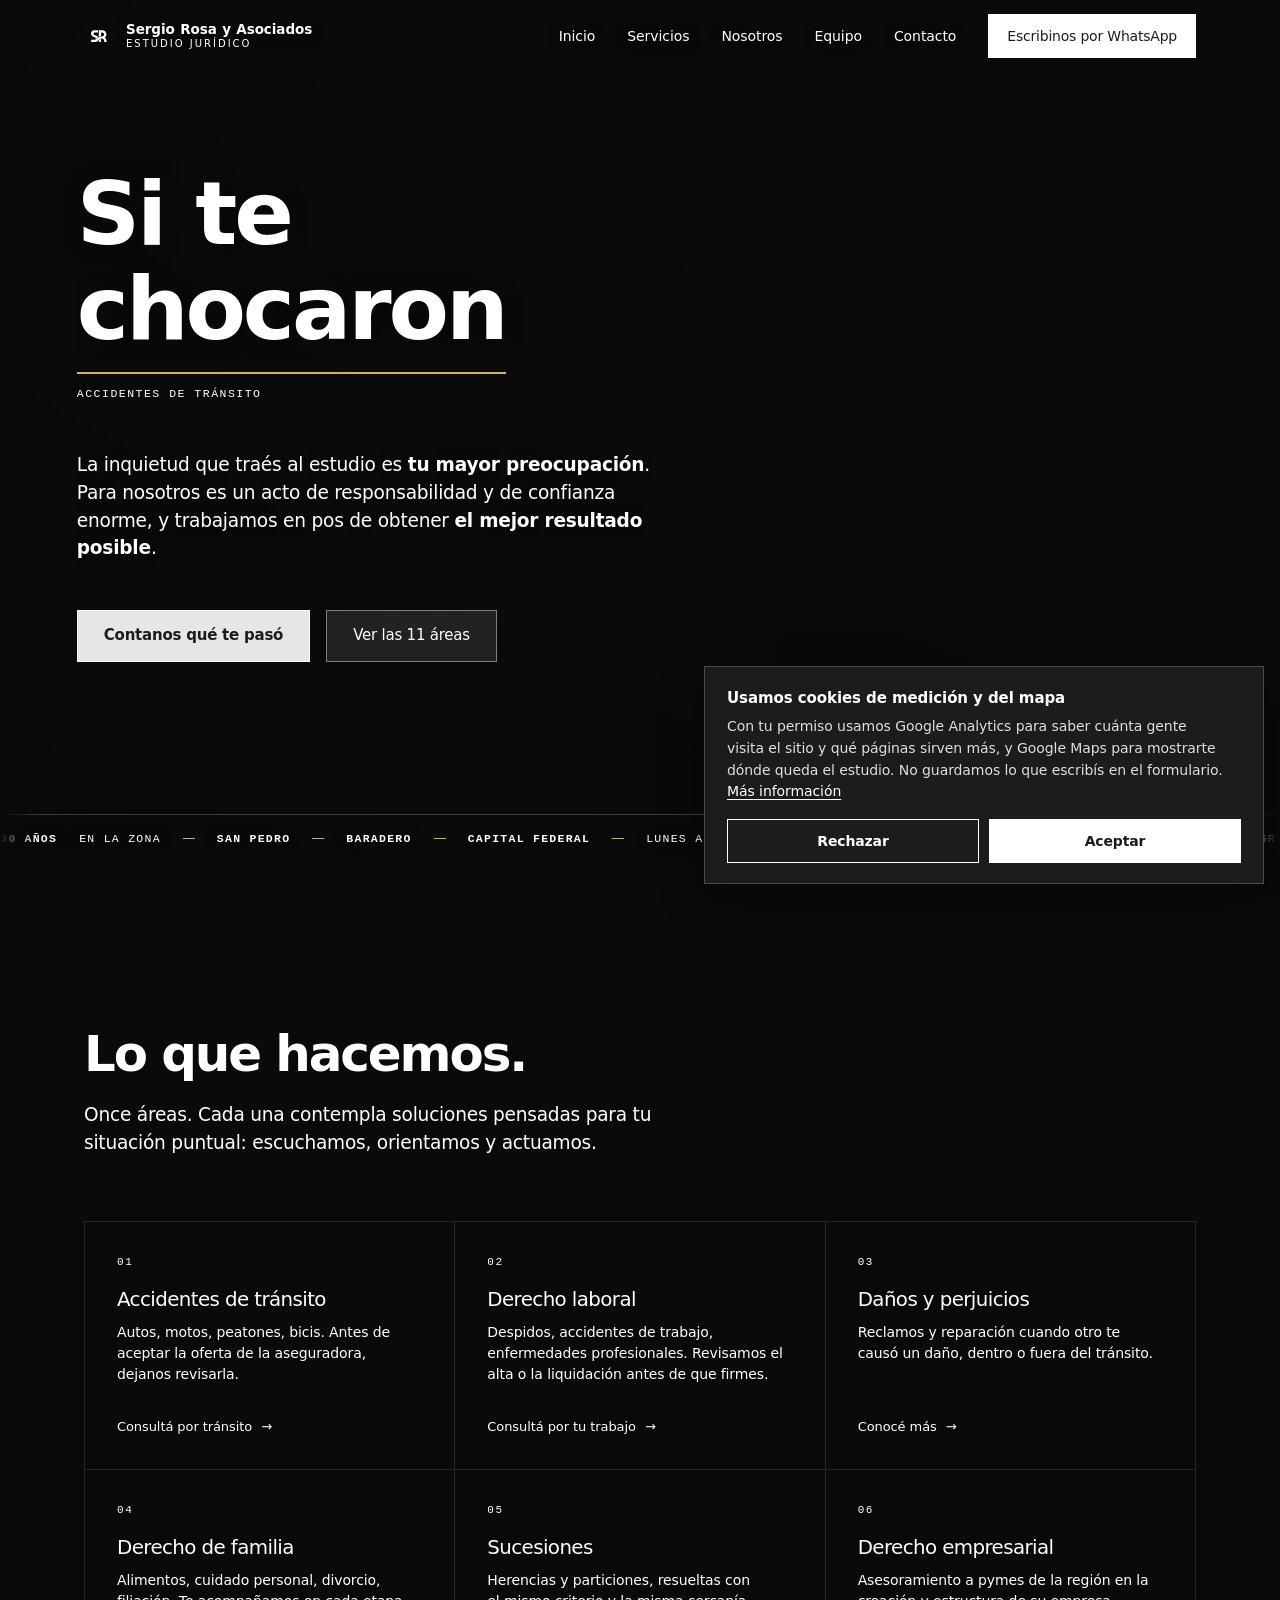
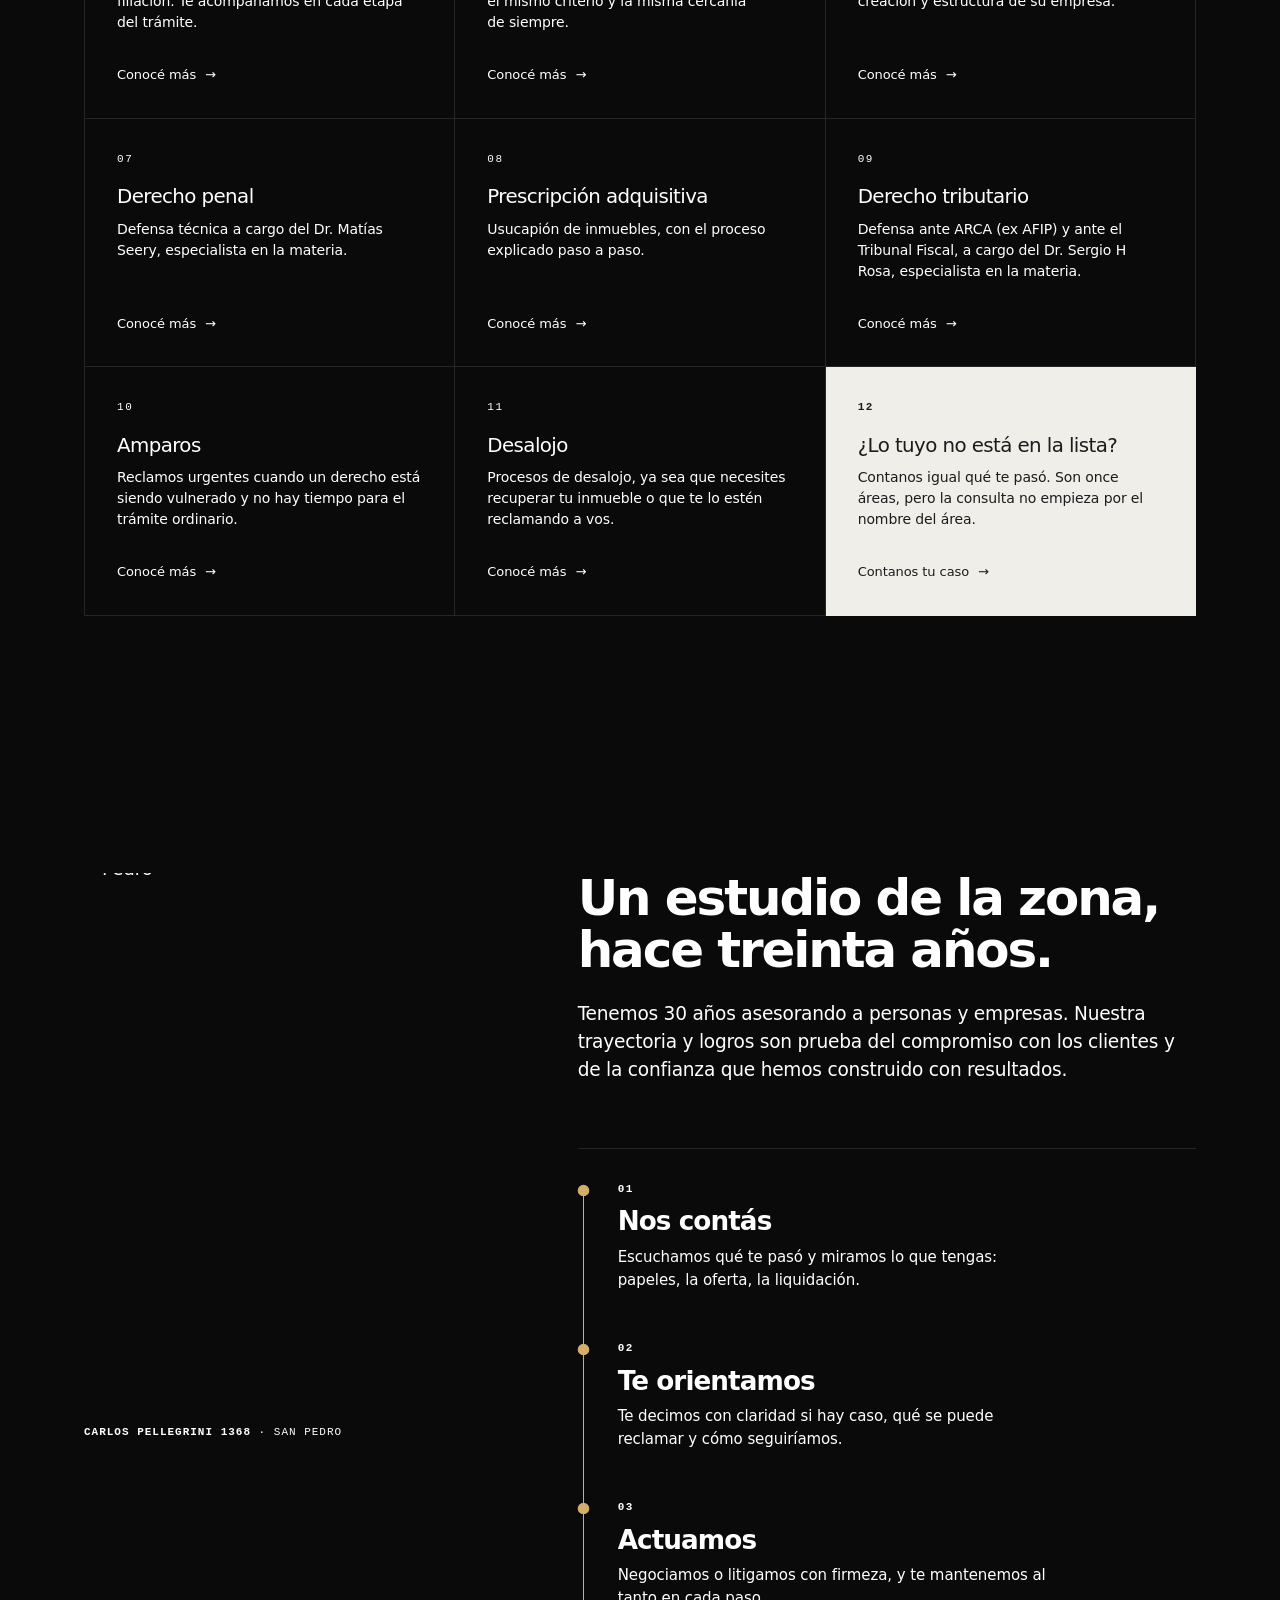
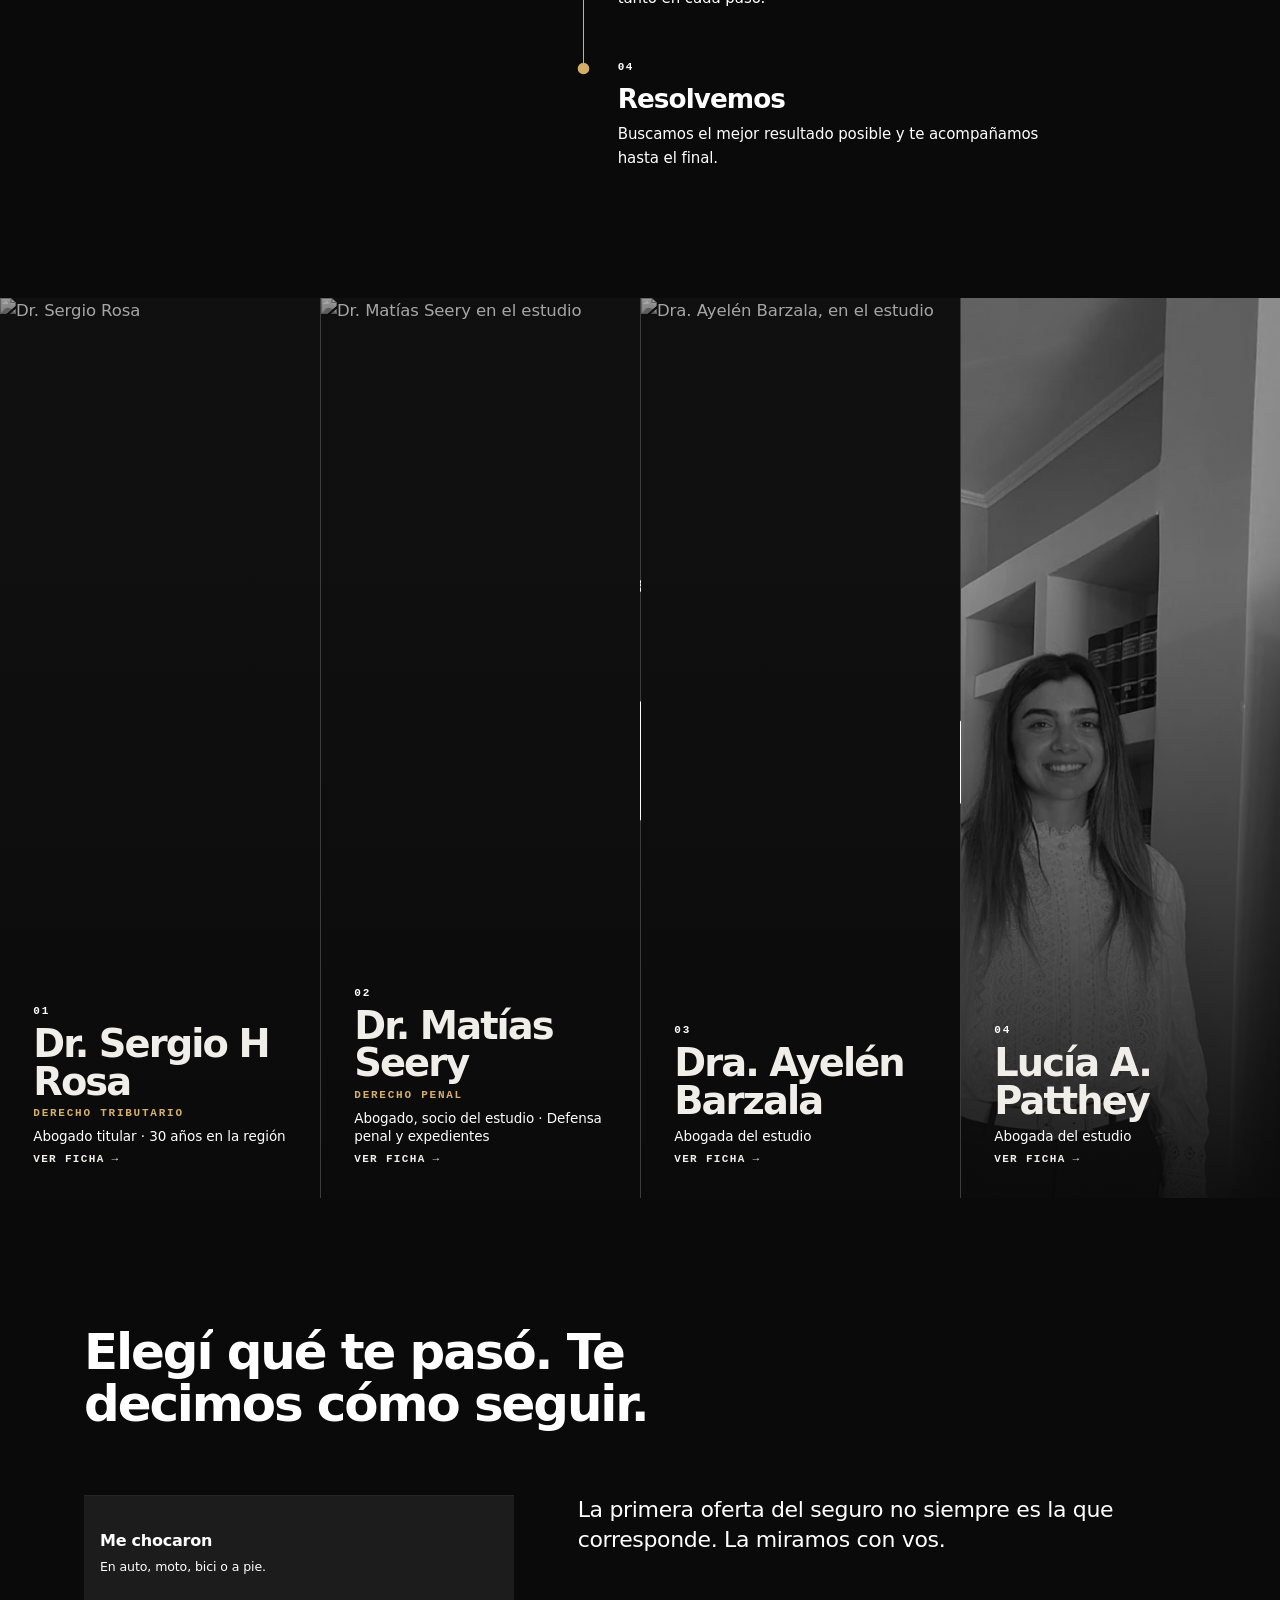
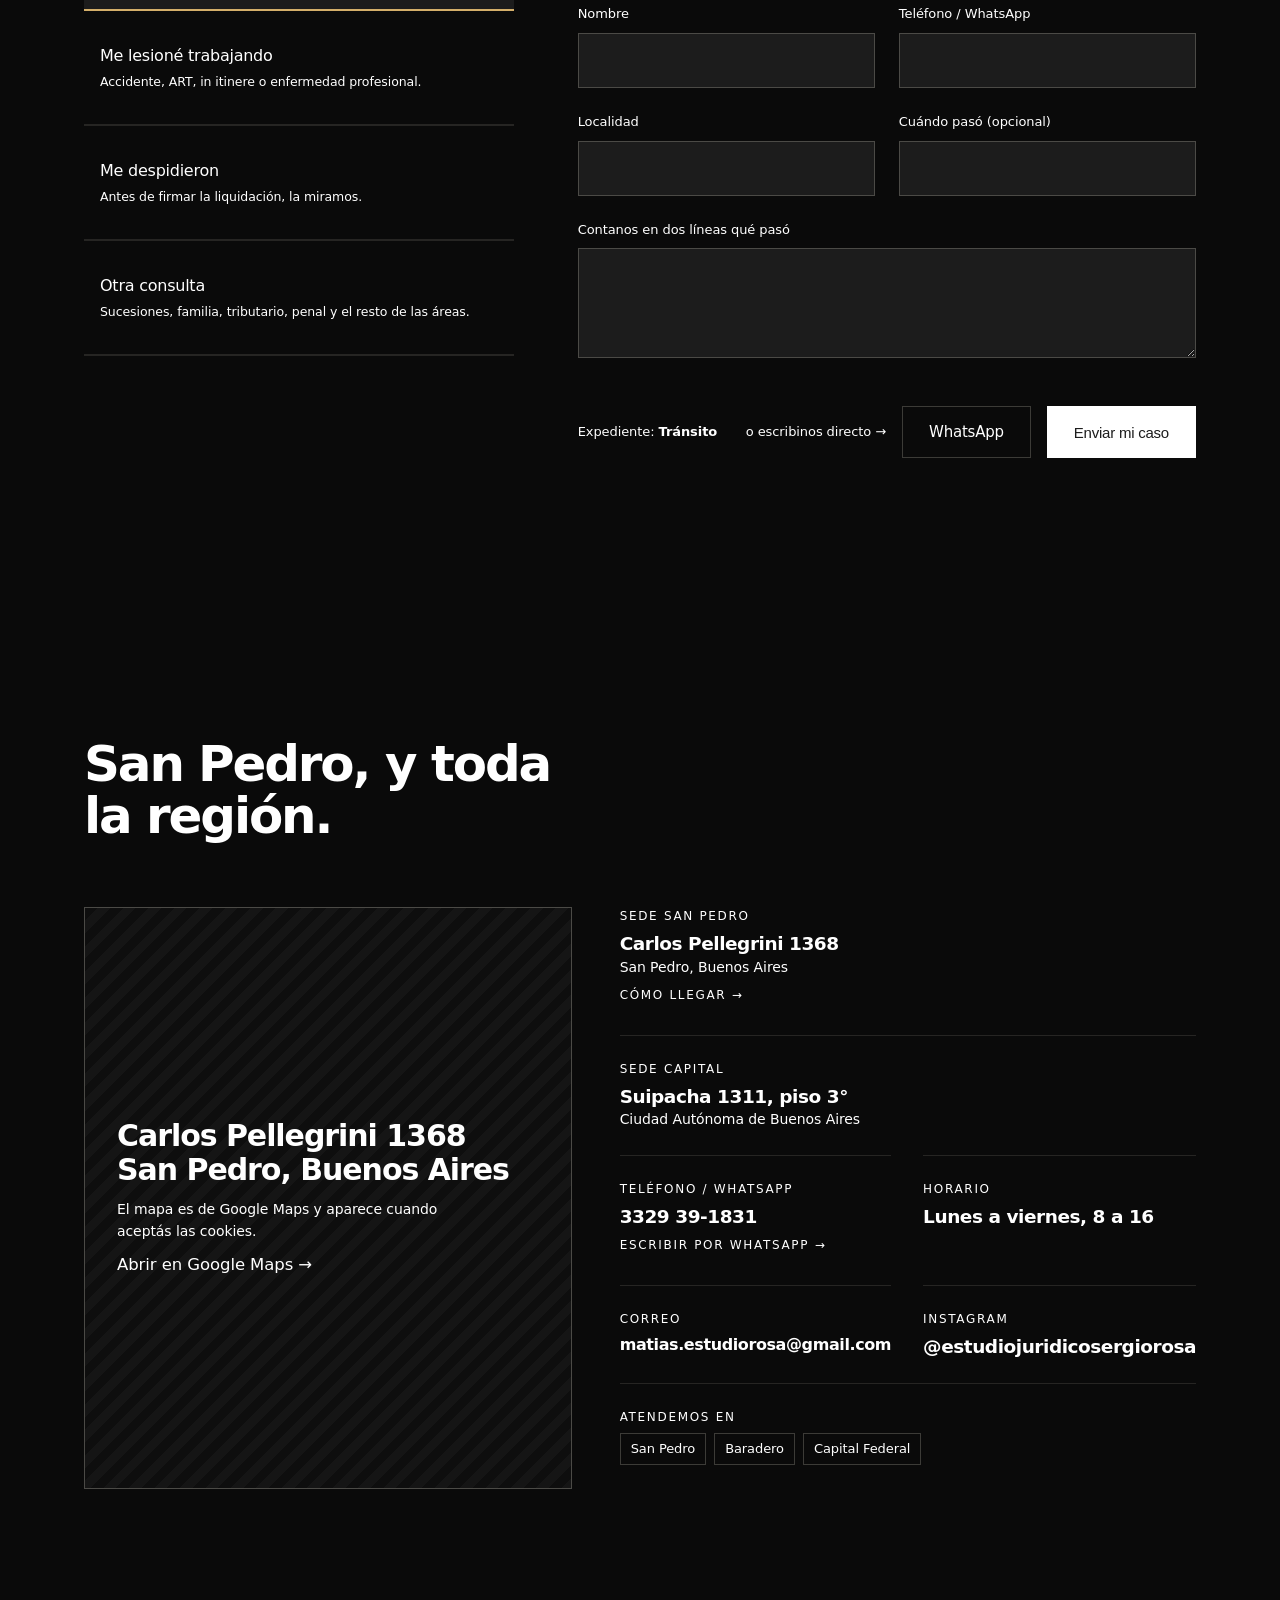
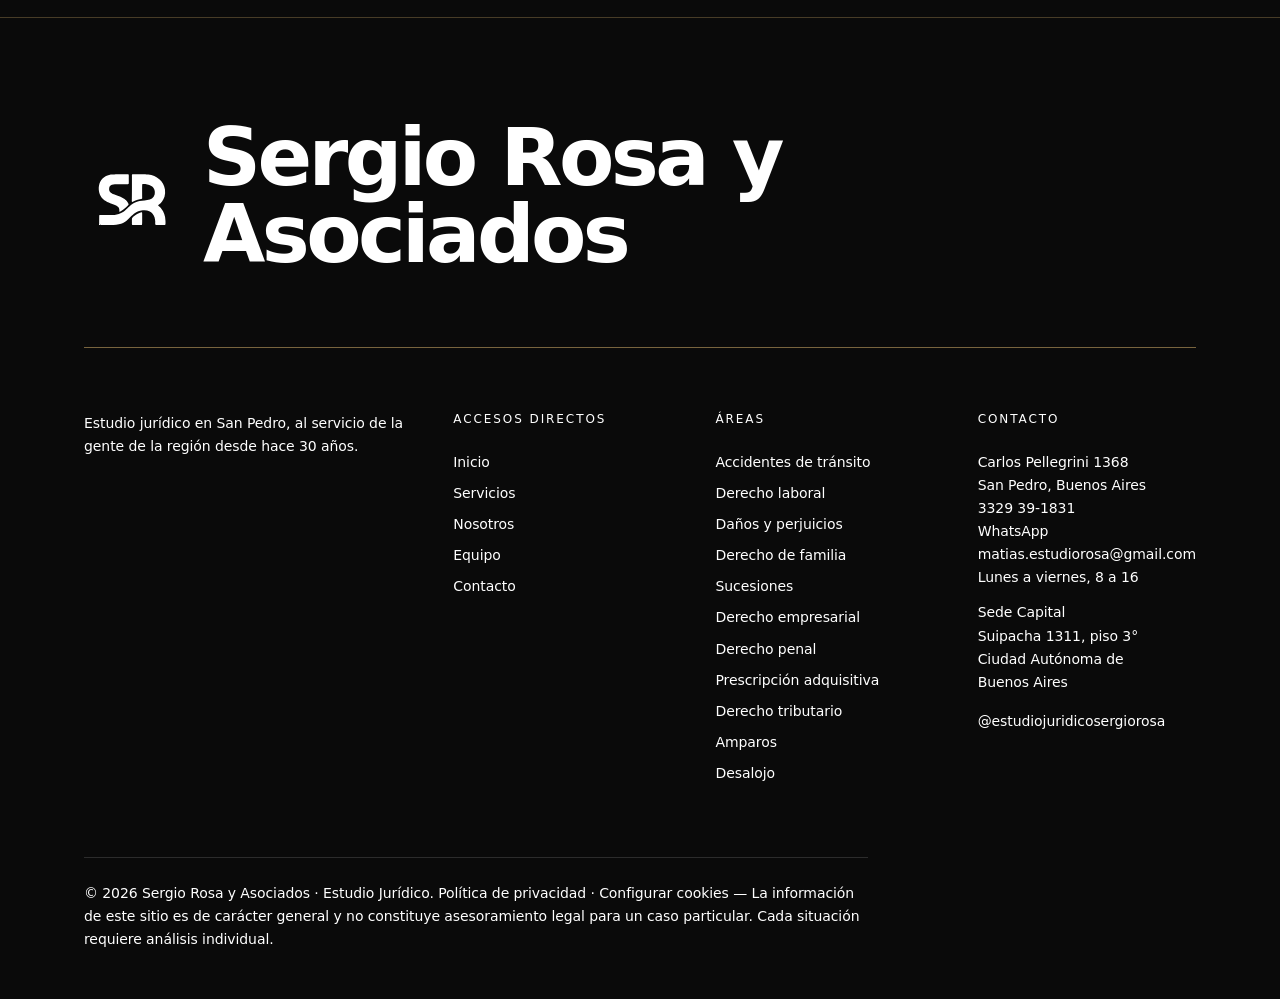
==== commit b277b12d: "Nuevo numero de contacto 3329 39-1831" ====
--- a/index.html
+++ b/index.html
@@ -51,7 +51,7 @@
       <a href="#contacto"><span class="barre">Contacto</span></a>
     </nav>
     <button class="head__menu" id="abrir" aria-label="Abrir menú" aria-expanded="false"><b></b><b></b><b></b></button>
-    <a class="btn" href="https://wa.me/5493329632342?text=Hola%20Sergio%2C%20c%C3%B3mo%20est%C3%A1s%3F%20Necesito%20ayuda%20con%20mi%20situaci%C3%B3n%2C%20en%20el%20pr%C3%B3ximo%20mensaje%20te%20cuento%20m%C3%A1s." target="_blank" rel="noopener" aria-label="Escribinos por WhatsApp">
+    <a class="btn" href="https://wa.me/5493329391831?text=Hola%20Sergio%2C%20c%C3%B3mo%20est%C3%A1s%3F%20Necesito%20ayuda%20con%20mi%20situaci%C3%B3n%2C%20en%20el%20pr%C3%B3ximo%20mensaje%20te%20cuento%20m%C3%A1s." target="_blank" rel="noopener" aria-label="Escribinos por WhatsApp">
       <svg class="btn__ic" viewBox="0 0 24 24" aria-hidden="true" focusable="false"><path d="M12 2C6.48 2 2 6.48 2 12c0 1.85.5 3.58 1.36 5.07L2 22l5.05-1.33A9.94 9.94 0 0 0 12 22c5.52 0 10-4.48 10-10S17.52 2 12 2zm0 18.15c-1.6 0-3.1-.44-4.38-1.2l-.31-.19-3.05.8.81-2.97-.2-.31A8.15 8.15 0 1 1 20.15 12 8.16 8.16 0 0 1 12 20.15zm4.52-6.1c-.25-.12-1.47-.72-1.7-.81-.23-.08-.39-.12-.56.12-.17.25-.64.81-.78.97-.14.17-.29.19-.54.06-.25-.12-1.04-.38-1.99-1.22-.74-.65-1.23-1.46-1.38-1.71-.14-.25-.02-.38.11-.51.11-.11.25-.29.37-.43.12-.14.16-.25.25-.41.08-.17.04-.31-.02-.43-.06-.12-.56-1.35-.77-1.85-.2-.48-.41-.42-.56-.43h-.48c-.17 0-.43.06-.66.31-.23.25-.86.84-.86 2.04 0 1.2.88 2.37 1 2.53.12.17 1.73 2.64 4.2 3.7.59.25 1.05.4 1.41.51.59.19 1.13.16 1.56.1.48-.07 1.47-.6 1.68-1.18.21-.58.21-1.08.14-1.18-.06-.11-.23-.17-.48-.29z"/></svg>
       <span class="btn__txt">Escribinos por WhatsApp</span>
     </a>
@@ -99,7 +99,7 @@
       <p class="lead" data-anim>La inquietud que traés al estudio es <strong>tu mayor preocupación</strong>. Para nosotros es un acto de responsabilidad y de confianza enorme, y trabajamos en pos de obtener <strong>el mejor resultado posible</strong>.</p>
 
       <div class="hero__cta" data-anim>
-        <a class="btn" href="https://wa.me/5493329632342?text=Hola%20Sergio%2C%20c%C3%B3mo%20est%C3%A1s%3F%20Necesito%20ayuda%20con%20mi%20situaci%C3%B3n%2C%20en%20el%20pr%C3%B3ximo%20mensaje%20te%20cuento%20m%C3%A1s." target="_blank" rel="noopener">Contanos qué te pasó</a>
+        <a class="btn" href="https://wa.me/5493329391831?text=Hola%20Sergio%2C%20c%C3%B3mo%20est%C3%A1s%3F%20Necesito%20ayuda%20con%20mi%20situaci%C3%B3n%2C%20en%20el%20pr%C3%B3ximo%20mensaje%20te%20cuento%20m%C3%A1s." target="_blank" rel="noopener">Contanos qué te pasó</a>
         <a class="btn btn--gh" href="#servicios">Ver las 11 áreas</a>
       </div>
 
@@ -415,7 +415,7 @@
               <p>Lleva el área tributaria del estudio: defensa ante ARCA (ex AFIP) y ante el Tribunal Fiscal.</p>
               <div class="eqn__pie">
                 <a class="btn" href="#contacto">Consultar con el estudio</a>
-                <a class="btn btn--gh" href="tel:+543329632342">Llamar al 3329 63-2342</a>
+                <a class="btn btn--gh" href="tel:+543329391831">Llamar al 3329 39-1831</a>
               </div>
             </div>
           </div>
@@ -442,7 +442,7 @@
               <p>Matriculado en el Colegio de Abogados de San Nicolás &middot; T&deg;&nbsp;XV, F&deg;&nbsp;176.</p>
               <div class="eqn__pie">
                 <a class="btn" href="#contacto">Consultar con el estudio</a>
-                <a class="btn btn--gh" href="tel:+543329632342">Llamar al 3329 63-2342</a>
+                <a class="btn btn--gh" href="tel:+543329391831">Llamar al 3329 39-1831</a>
               </div>
             </div>
           </div>
@@ -466,7 +466,7 @@
               <p>Se recibió de abogada en 2025 en la Facultad de Derecho de la Universidad Nacional de Lomas de Zamora, Centro de Extensión Universitaria Zárate.</p>
               <div class="eqn__pie">
                 <a class="btn" href="#contacto">Consultar con el estudio</a>
-                <a class="btn btn--gh" href="tel:+543329632342">Llamar al 3329 63-2342</a>
+                <a class="btn btn--gh" href="tel:+543329391831">Llamar al 3329 39-1831</a>
               </div>
             </div>
           </div>
@@ -492,7 +492,7 @@
               <p>Asesora y acompaña a cada cliente con compromiso y responsabilidad, buscando darle herramientas y soluciones jurídicas claras y adecuadas a cada situación.</p>
               <div class="eqn__pie">
                 <a class="btn" href="#contacto">Consultar con el estudio</a>
-                <a class="btn btn--gh" href="tel:+543329632342">Llamar al 3329 63-2342</a>
+                <a class="btn btn--gh" href="tel:+543329391831">Llamar al 3329 39-1831</a>
               </div>
             </div>
           </div>
@@ -729,7 +729,7 @@
             <span class="form__nota" style="margin:0">Expediente: <b class="leg__tag" id="voz-tag">Tránsito</b></span>
             <div class="form__der">
               <span class="form__o">o escribinos directo →</span>
-              <a class="btn btn--gh" href="https://wa.me/5493329632342?text=Hola%20Sergio%2C%20c%C3%B3mo%20est%C3%A1s%3F%20Necesito%20ayuda%20con%20mi%20situaci%C3%B3n%2C%20en%20el%20pr%C3%B3ximo%20mensaje%20te%20cuento%20m%C3%A1s." target="_blank" rel="noopener">WhatsApp</a>
+              <a class="btn btn--gh" href="https://wa.me/5493329391831?text=Hola%20Sergio%2C%20c%C3%B3mo%20est%C3%A1s%3F%20Necesito%20ayuda%20con%20mi%20situaci%C3%B3n%2C%20en%20el%20pr%C3%B3ximo%20mensaje%20te%20cuento%20m%C3%A1s." target="_blank" rel="noopener">WhatsApp</a>
               <button class="btn form__env" type="submit">Enviar mi caso</button>
             </div>
           </div>
@@ -747,7 +747,7 @@
         <p class="paso__t" style="margin:0">Confirmación</p>
         <h3>Recibimos tu consulta.</h3>
         <p>Te escribimos por WhatsApp para contarte si hay caso. Atendemos de lunes a viernes, de 8 a 16.</p>
-        <p class="hueco__d" style="margin-top:20px">Se abre tu correo con la consulta armada. Si no se abrió, escribinos a <a href="mailto:matias.estudiorosa@gmail.com">matias.estudiorosa@gmail.com</a> o llamá al <a href="tel:+543329632342">3329 63-2342</a>.</p>
+        <p class="hueco__d" style="margin-top:20px">Se abre tu correo con la consulta armada. Si no se abrió, escribinos a <a href="mailto:matias.estudiorosa@gmail.com">matias.estudiorosa@gmail.com</a> o llamá al <a href="tel:+543329391831">3329 39-1831</a>.</p>
       </div>
     </div>
   </section>
@@ -771,8 +771,8 @@
           <div class="f-full"><span>Sede San Pedro</span><h3>Carlos Pellegrini 1368</h3><p>San Pedro, Buenos Aires</p>
             <p style="margin-top:8px"><a href="https://maps.app.goo.gl/MZXgna2a5sL994fv5" target="_blank" rel="noopener"><span class="barre">Cómo llegar →</span></a></p></div>
           <div class="f-full"><span>Sede Capital</span><h3>Suipacha 1311, piso 3°</h3><p>Ciudad Autónoma de Buenos Aires</p></div>
-          <div><span>Teléfono / WhatsApp</span><h3><a href="tel:+543329632342">3329 63-2342</a></h3>
-            <p style="margin-top:8px"><a href="https://wa.me/5493329632342?text=Hola%20Sergio%2C%20c%C3%B3mo%20est%C3%A1s%3F%20Necesito%20ayuda%20con%20mi%20situaci%C3%B3n%2C%20en%20el%20pr%C3%B3ximo%20mensaje%20te%20cuento%20m%C3%A1s." target="_blank" rel="noopener"><span class="barre">Escribir por WhatsApp →</span></a></p></div>
+          <div><span>Teléfono / WhatsApp</span><h3><a href="tel:+543329391831">3329 39-1831</a></h3>
+            <p style="margin-top:8px"><a href="https://wa.me/5493329391831?text=Hola%20Sergio%2C%20c%C3%B3mo%20est%C3%A1s%3F%20Necesito%20ayuda%20con%20mi%20situaci%C3%B3n%2C%20en%20el%20pr%C3%B3ximo%20mensaje%20te%20cuento%20m%C3%A1s." target="_blank" rel="noopener"><span class="barre">Escribir por WhatsApp →</span></a></p></div>
           <div><span>Horario</span><h3>Lunes a viernes, 8 a 16</h3></div>
           <div><span>Correo</span><h3 style="font-size:16px"><a href="mailto:matias.estudiorosa@gmail.com">matias.estudiorosa@gmail.com</a></h3></div>
           <!-- Handle cerrado el 2026-08-07: @estudiojuridicosergiorosa.
@@ -830,7 +830,7 @@
       </div>
       <div data-anim>
         <h3>Contacto</h3>
-        <p>Carlos Pellegrini 1368<br>San Pedro, Buenos Aires<br><a href="tel:+543329632342">3329 63-2342</a><br><a href="https://wa.me/5493329632342?text=Hola%20Sergio%2C%20c%C3%B3mo%20est%C3%A1s%3F%20Necesito%20ayuda%20con%20mi%20situaci%C3%B3n%2C%20en%20el%20pr%C3%B3ximo%20mensaje%20te%20cuento%20m%C3%A1s." target="_blank" rel="noopener">WhatsApp</a><br><a href="mailto:matias.estudiorosa@gmail.com">matias.estudiorosa@gmail.com</a><br>Lunes a viernes, 8 a 16</p>
+        <p>Carlos Pellegrini 1368<br>San Pedro, Buenos Aires<br><a href="tel:+543329391831">3329 39-1831</a><br><a href="https://wa.me/5493329391831?text=Hola%20Sergio%2C%20c%C3%B3mo%20est%C3%A1s%3F%20Necesito%20ayuda%20con%20mi%20situaci%C3%B3n%2C%20en%20el%20pr%C3%B3ximo%20mensaje%20te%20cuento%20m%C3%A1s." target="_blank" rel="noopener">WhatsApp</a><br><a href="mailto:matias.estudiorosa@gmail.com">matias.estudiorosa@gmail.com</a><br>Lunes a viernes, 8 a 16</p>
         <p style="margin-top:12px">Sede Capital<br>Suipacha 1311, piso 3°<br>Ciudad Autónoma de Buenos Aires</p>
         <p style="margin-top:16px"><a href="https://instagram.com/estudiojuridicosergiorosa" target="_blank" rel="noopener">@estudiojuridicosergiorosa</a></p>
       </div>
@@ -844,8 +844,8 @@
      mientras el formulario está en pantalla, para no competir con "Enviar mi caso".
      WhatsApp confirmado el 06-08: es el atajo de quien ya decidió escribir. -->
 <nav class="barra" id="barra" aria-label="Acciones rápidas">
-  <a href="https://wa.me/5493329632342?text=Hola%20Sergio%2C%20c%C3%B3mo%20est%C3%A1s%3F%20Necesito%20ayuda%20con%20mi%20situaci%C3%B3n%2C%20en%20el%20pr%C3%B3ximo%20mensaje%20te%20cuento%20m%C3%A1s." target="_blank" rel="noopener">Escribir por WhatsApp</a>
-  <a href="tel:+543329632342">Llamar</a>
+  <a href="https://wa.me/5493329391831?text=Hola%20Sergio%2C%20c%C3%B3mo%20est%C3%A1s%3F%20Necesito%20ayuda%20con%20mi%20situaci%C3%B3n%2C%20en%20el%20pr%C3%B3ximo%20mensaje%20te%20cuento%20m%C3%A1s." target="_blank" rel="noopener">Escribir por WhatsApp</a>
+  <a href="tel:+543329391831">Llamar</a>
 </nav>
 
 <!-- GSAP 3.13.0 + ScrollTrigger, embebidos (2026-08-18). La regla del BRIEF §A
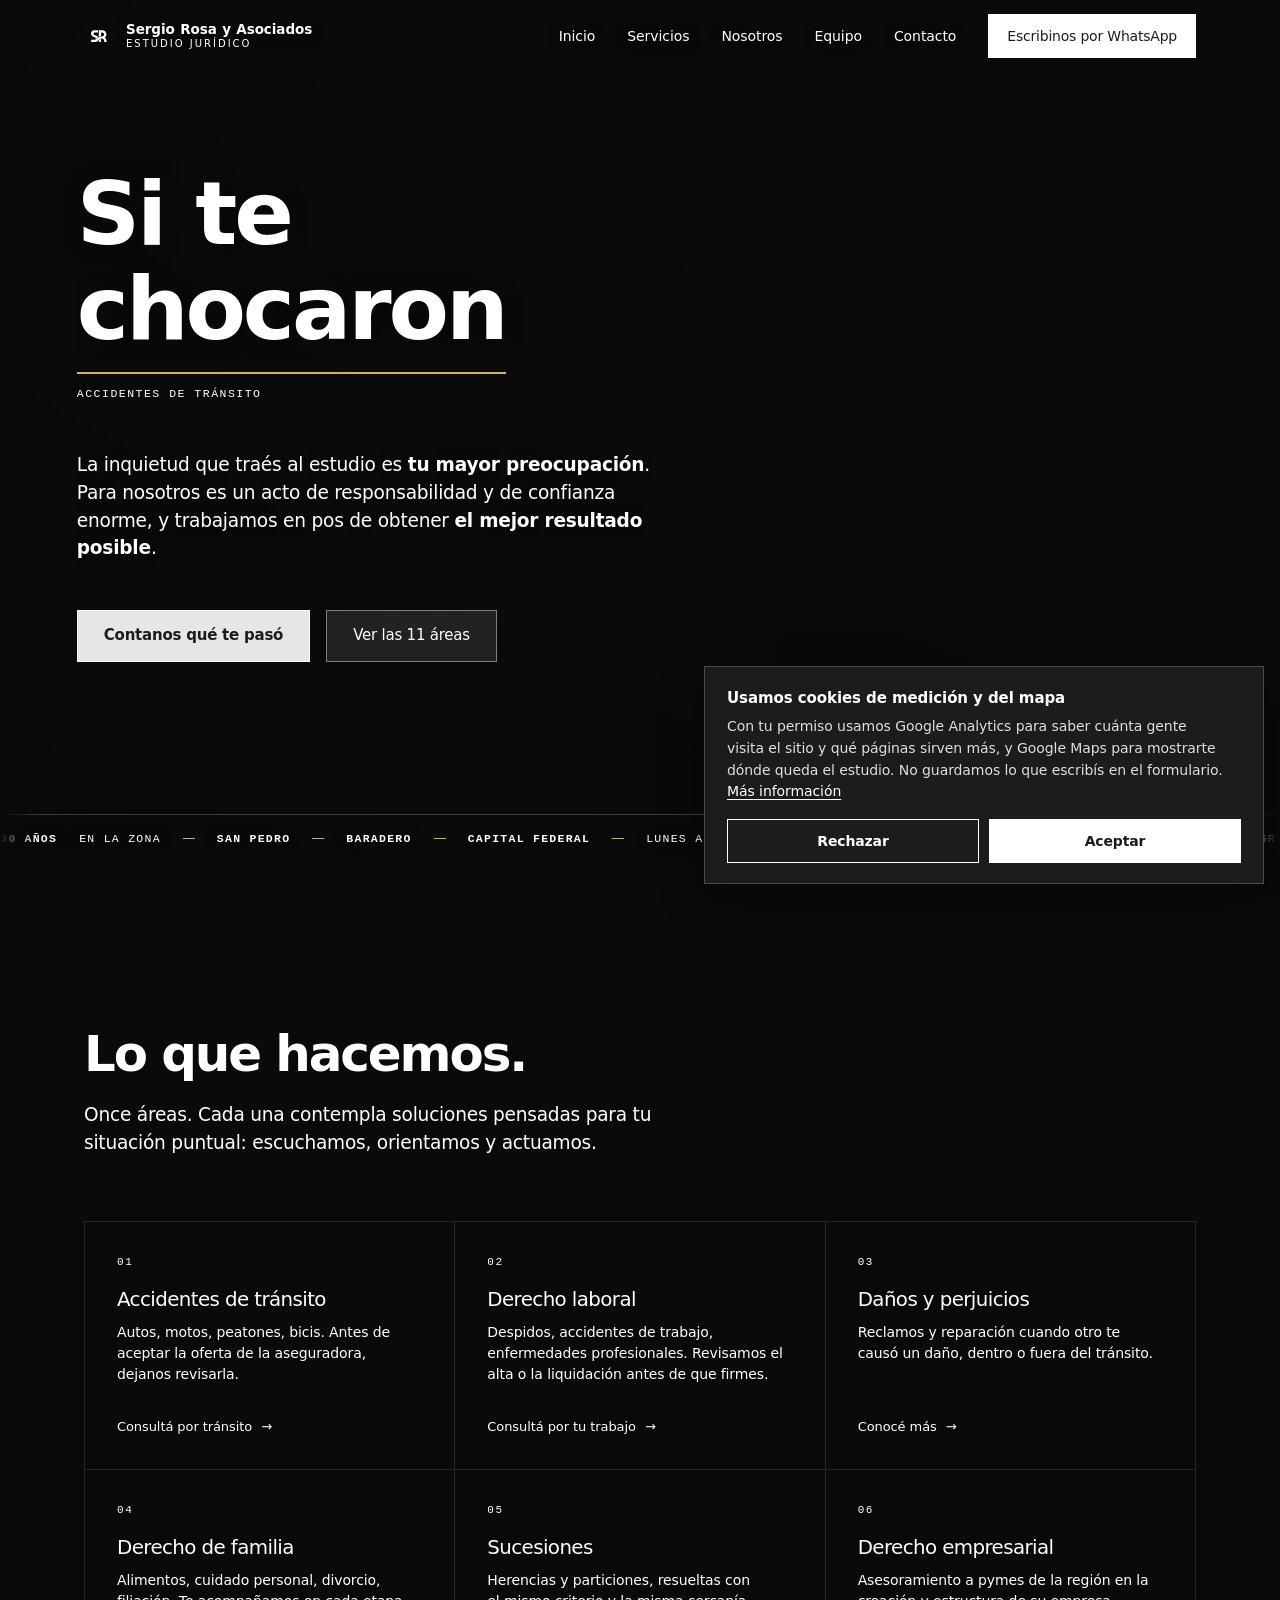
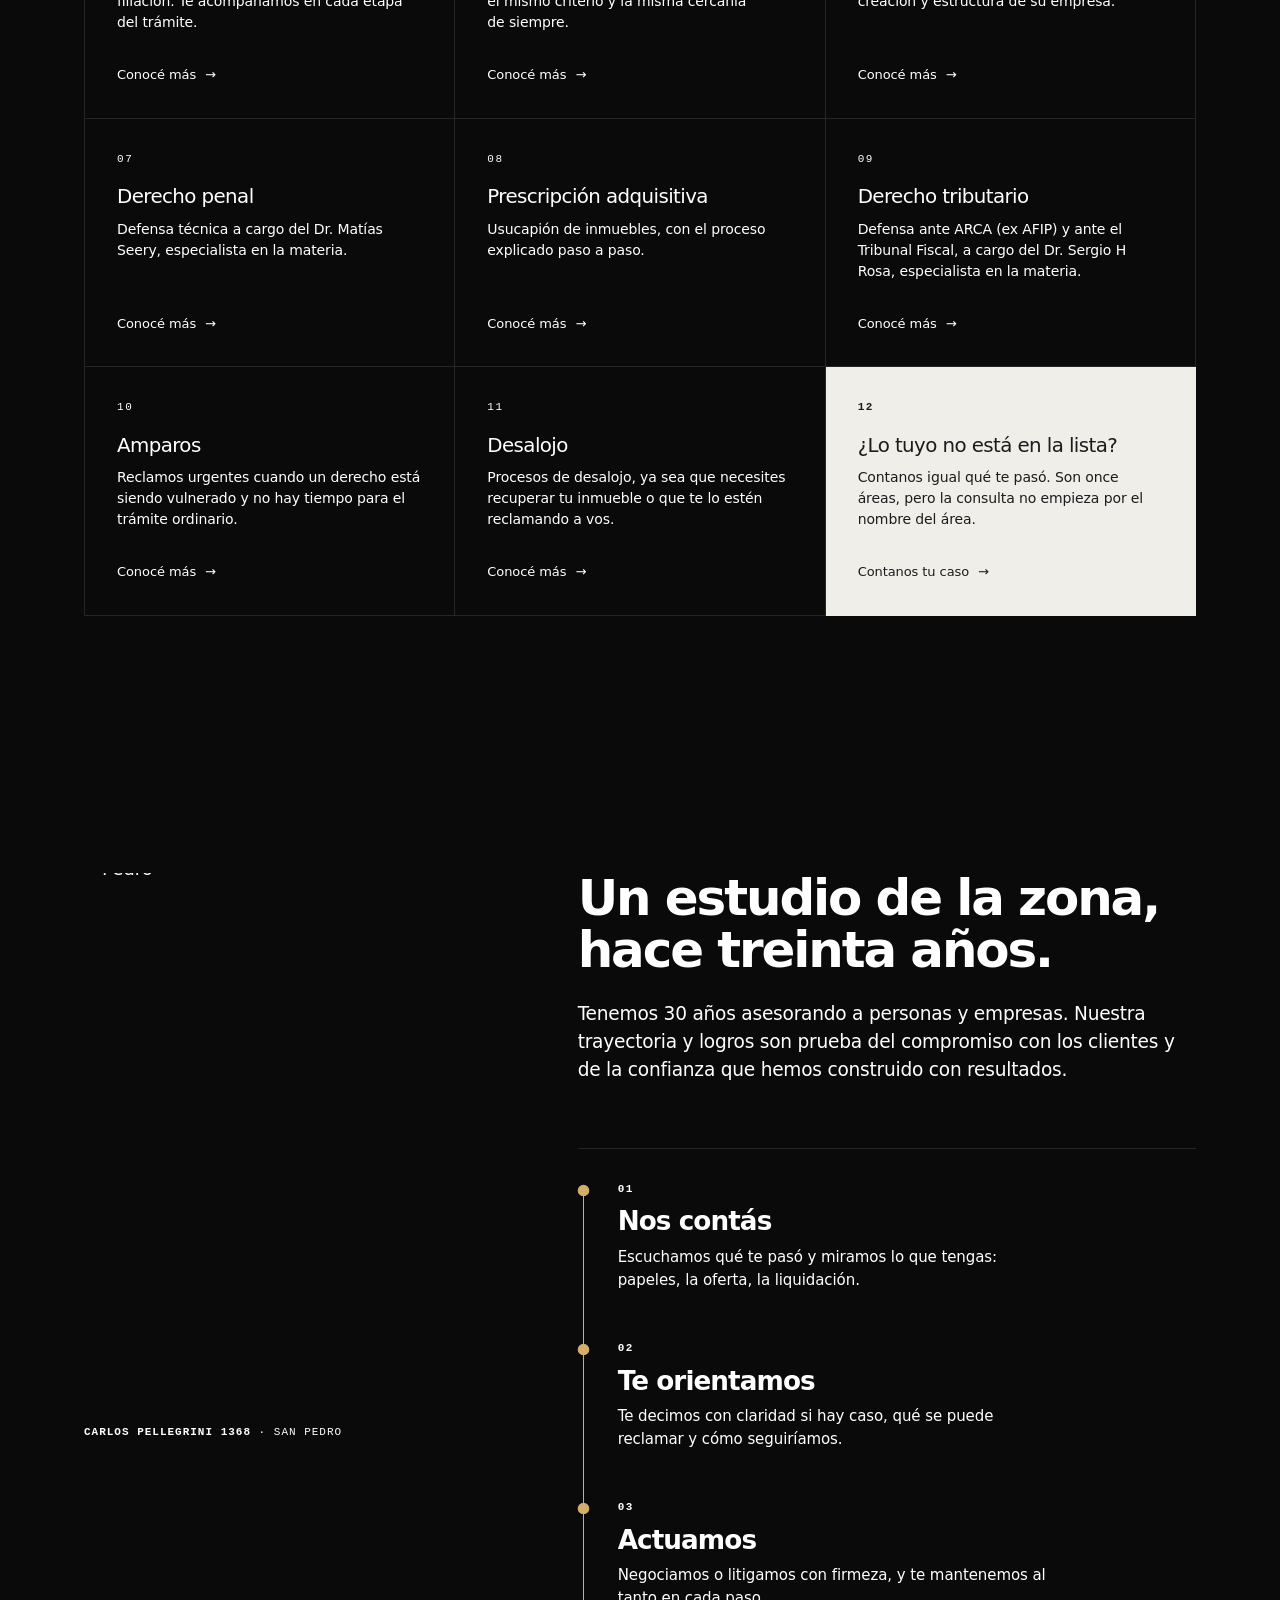
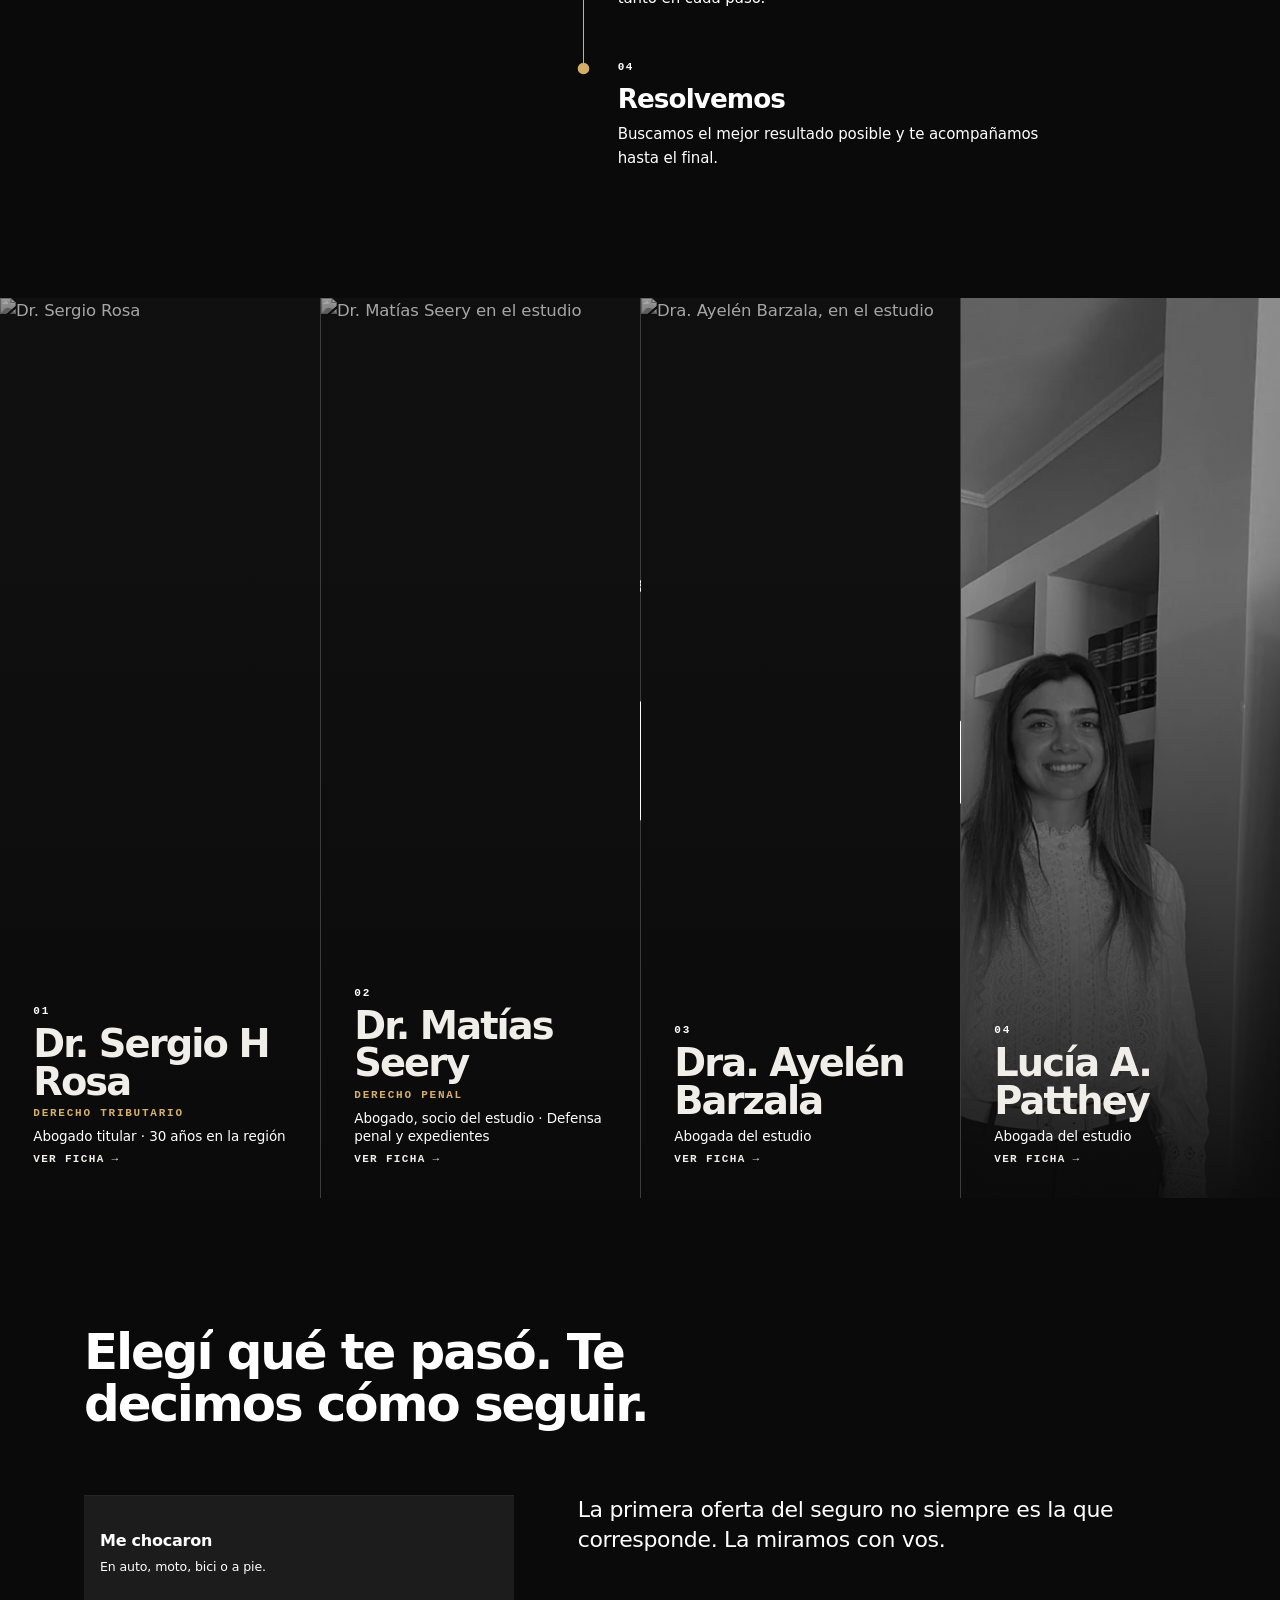
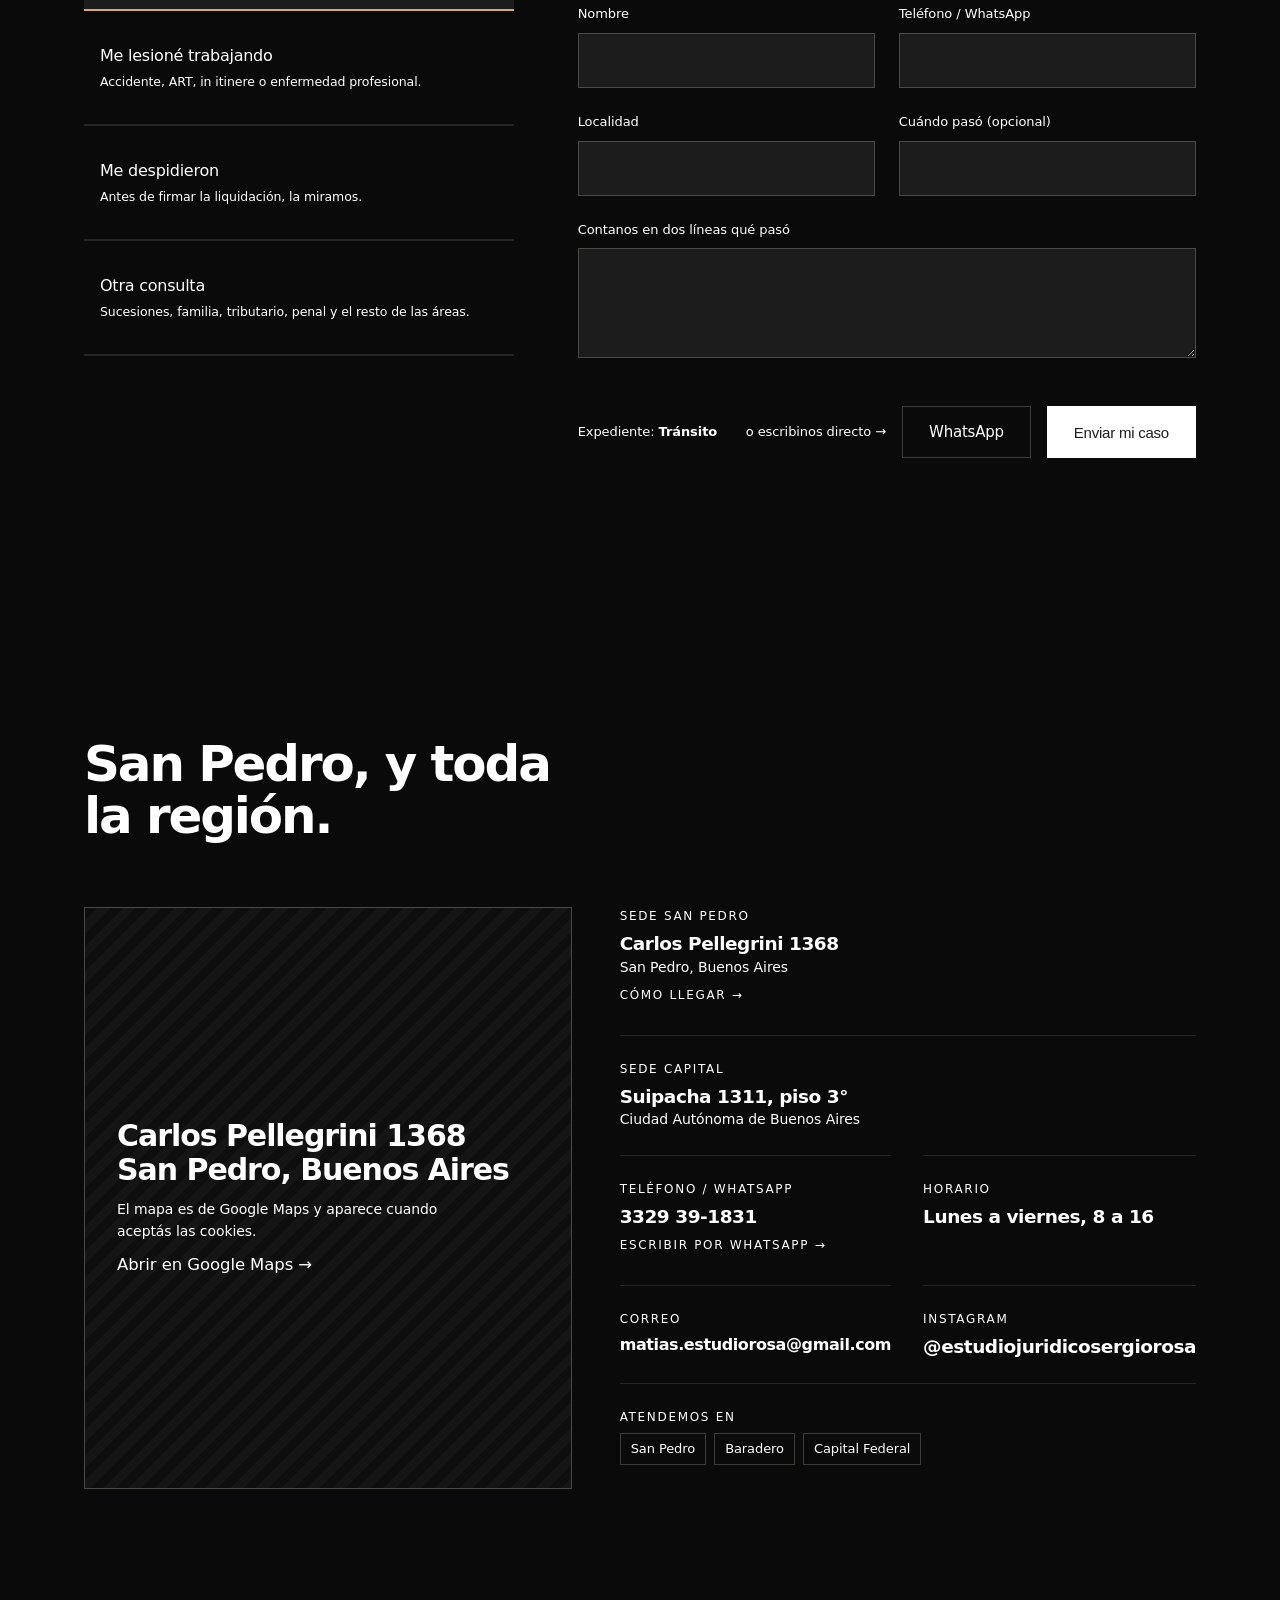
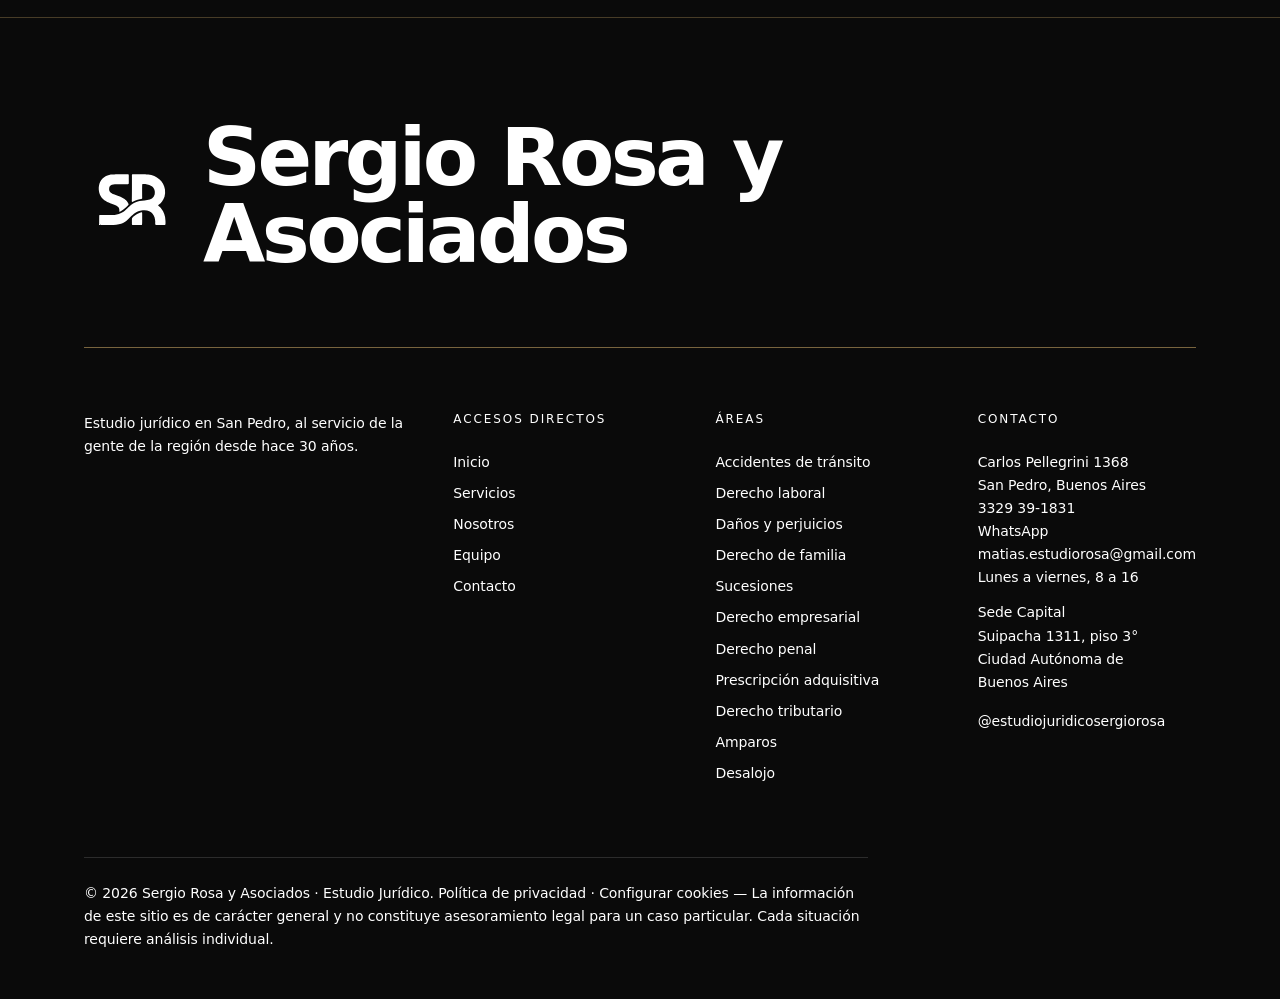
==== commit fbd61738: "Verificacion de Bing Webmaster Tools Co-Authored-By: Claude Opus 5.5 <noreply@anthropic.com>" ====
--- a/index.html
+++ b/index.html
@@ -5,6 +5,7 @@
 <meta name="viewport" content="width=device-width, initial-scale=1">
 <title>Sergio Rosa y Asociados — Abogados en San Pedro</title>
 <meta name="description" content="Abogados en San Pedro. Hacemos accidentes de tránsito, ART y despidos, y todo lo que necesites resolver. 30 años en la región.">
+<meta name="msvalidate.01" content="81AB14380480F6C59E95634F8DBB5650">
 
 <!-- Inter e Inter Tight embebidas en base64 desde clientes/sergio-rosa/entregables/
      inter.b64 e intertight.b64 (06-08 y 09-08). Cero CDN, igual que carrusel-base.html
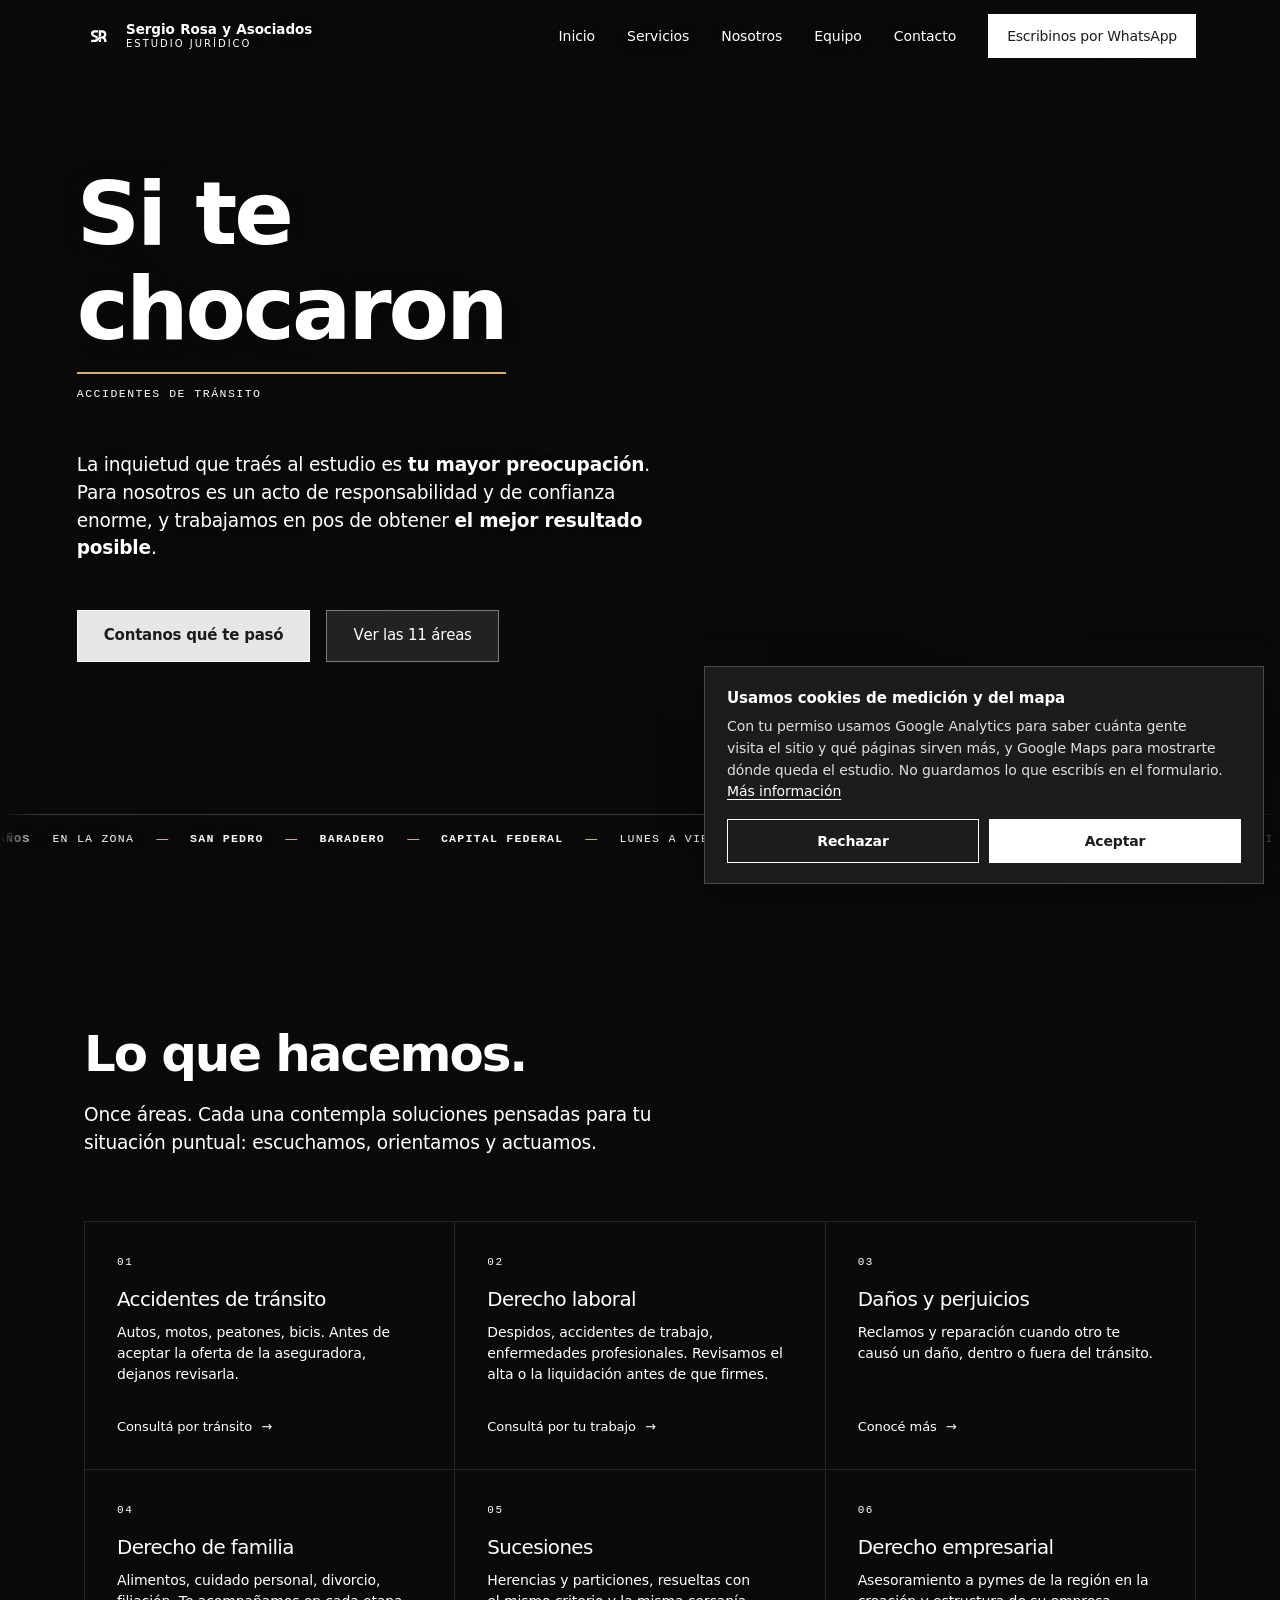
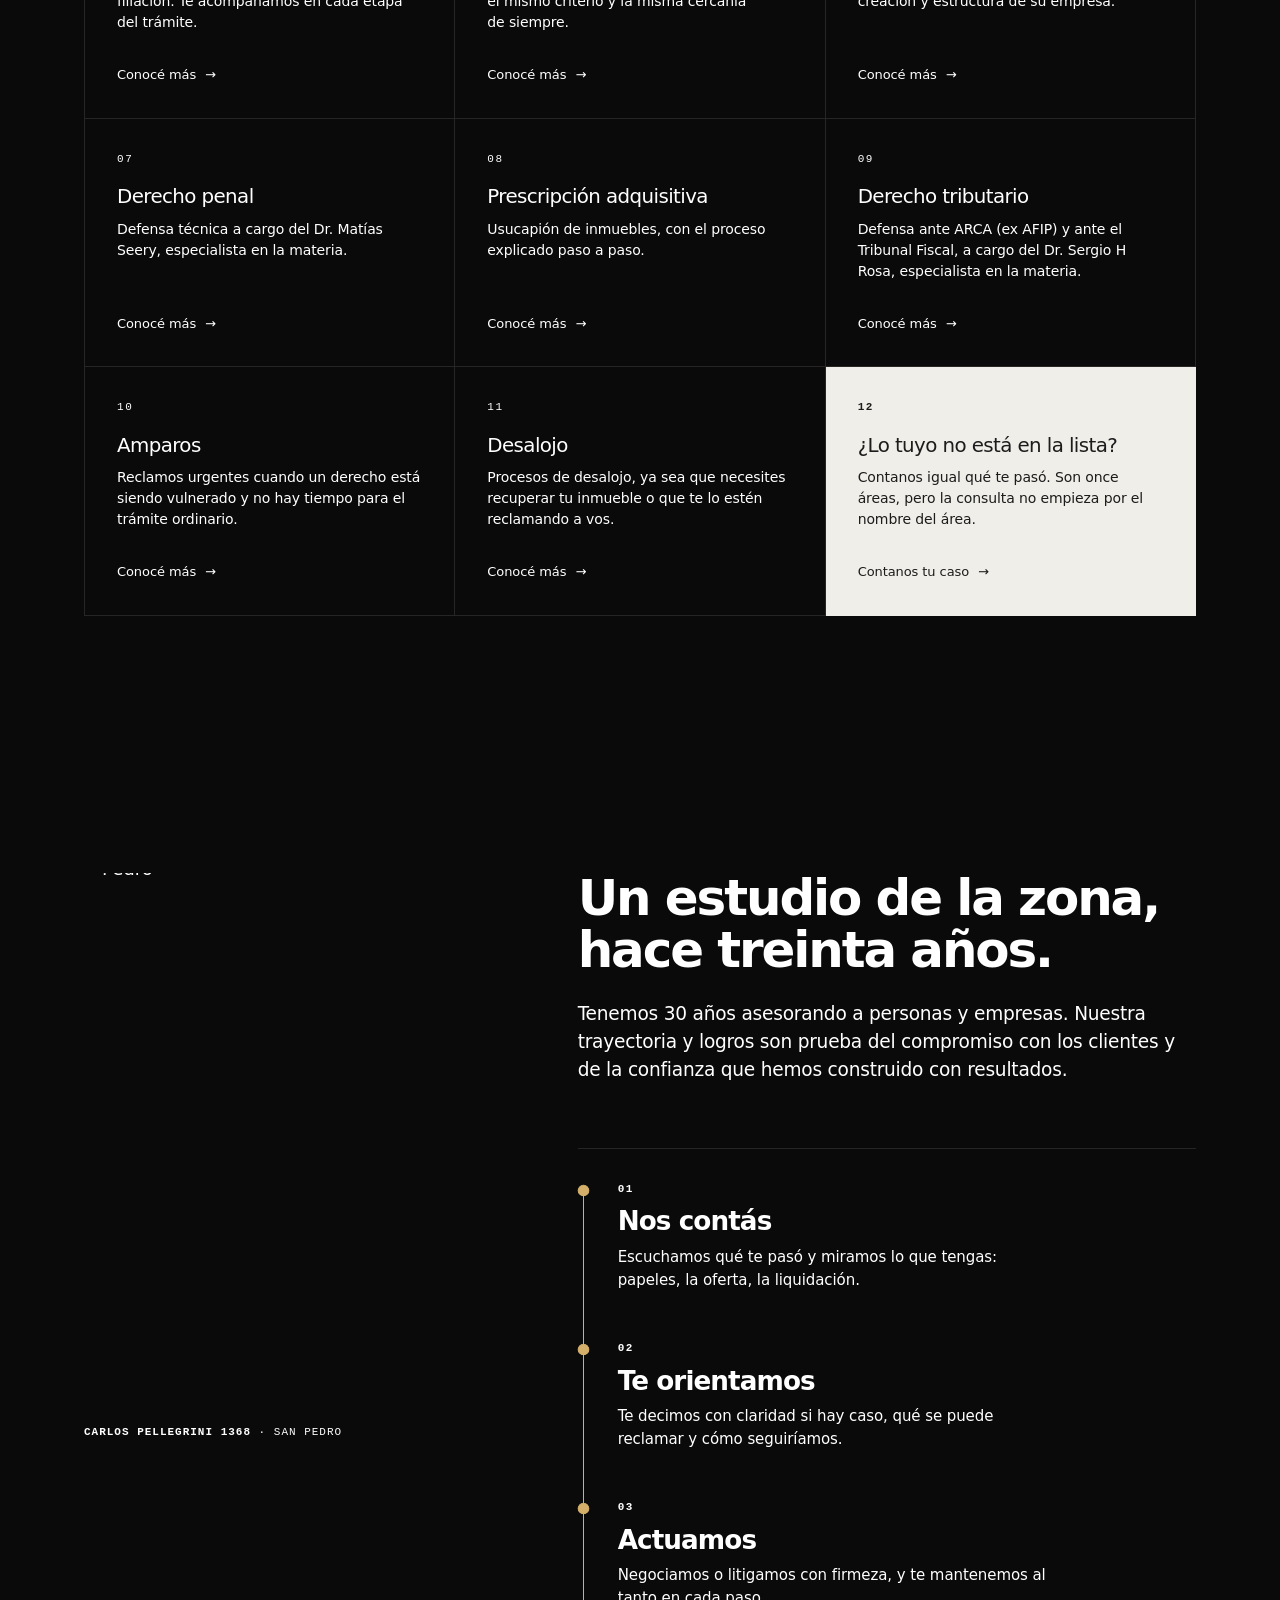
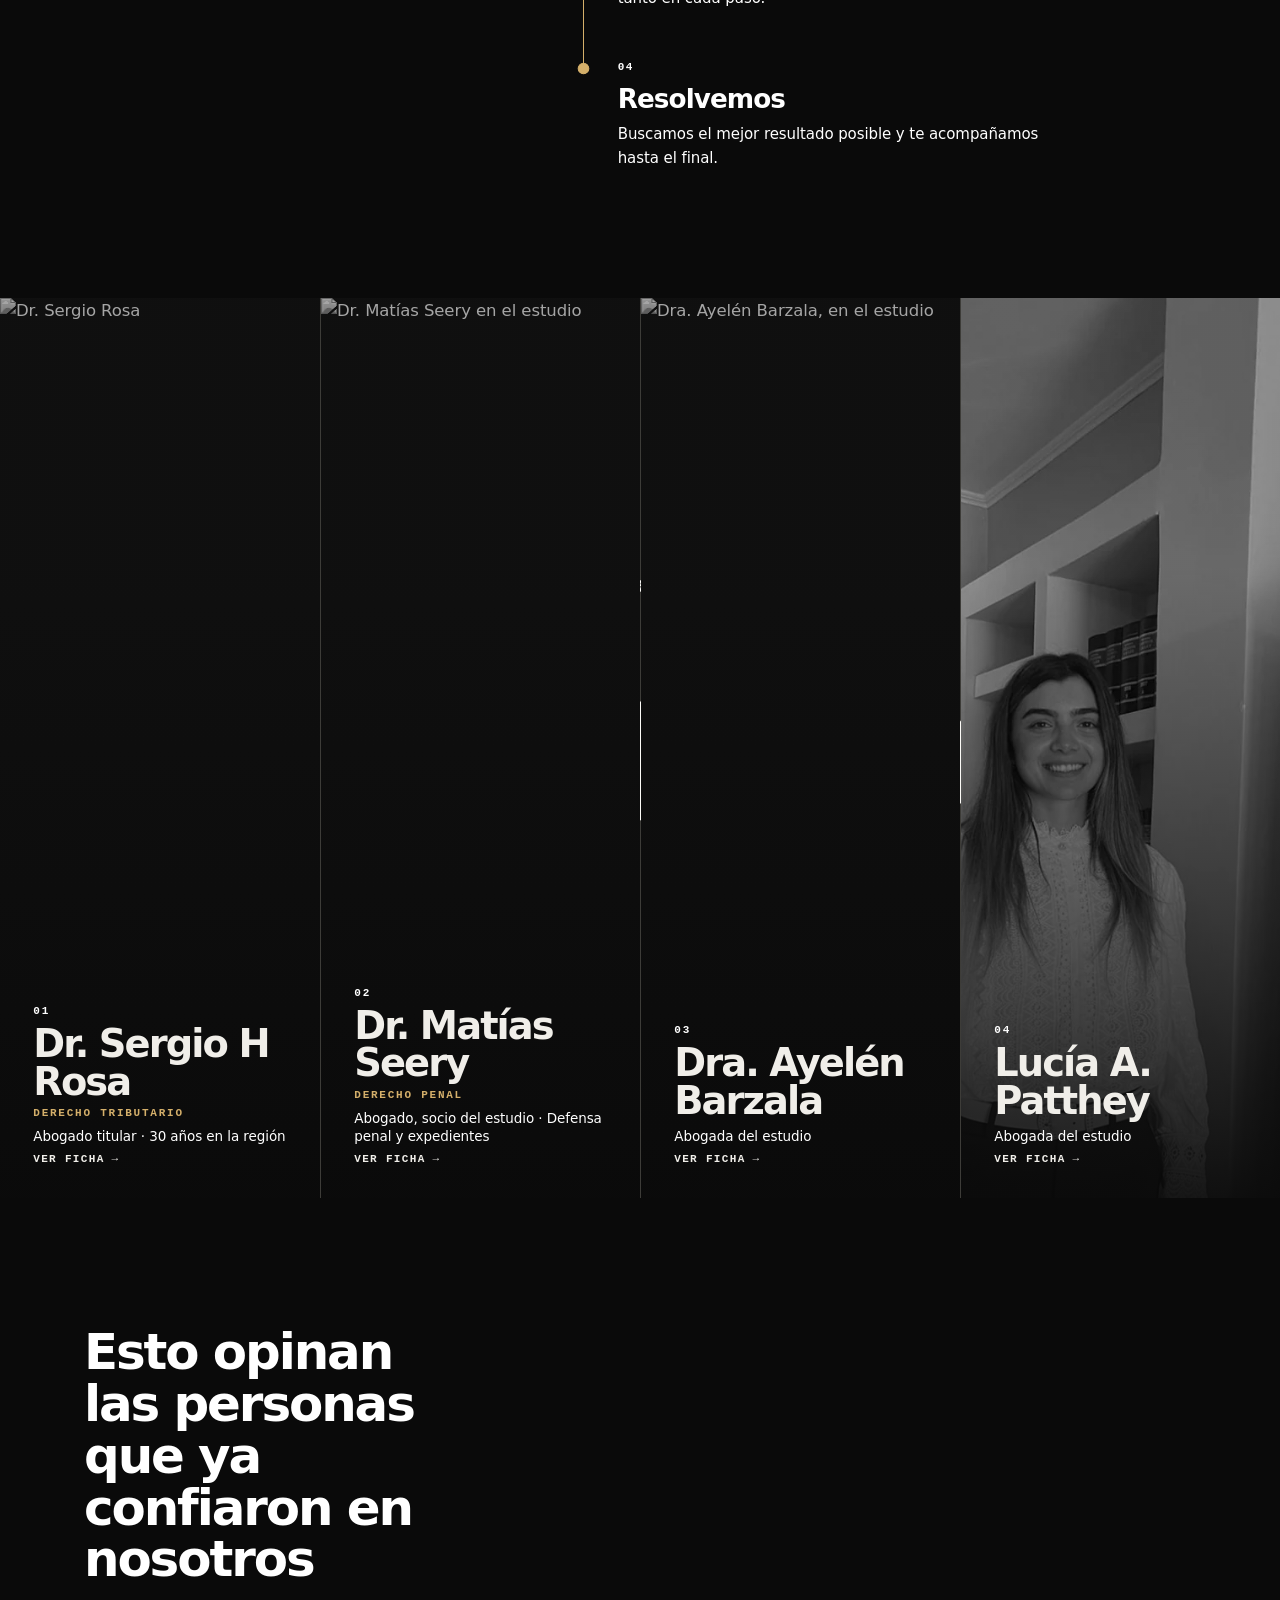
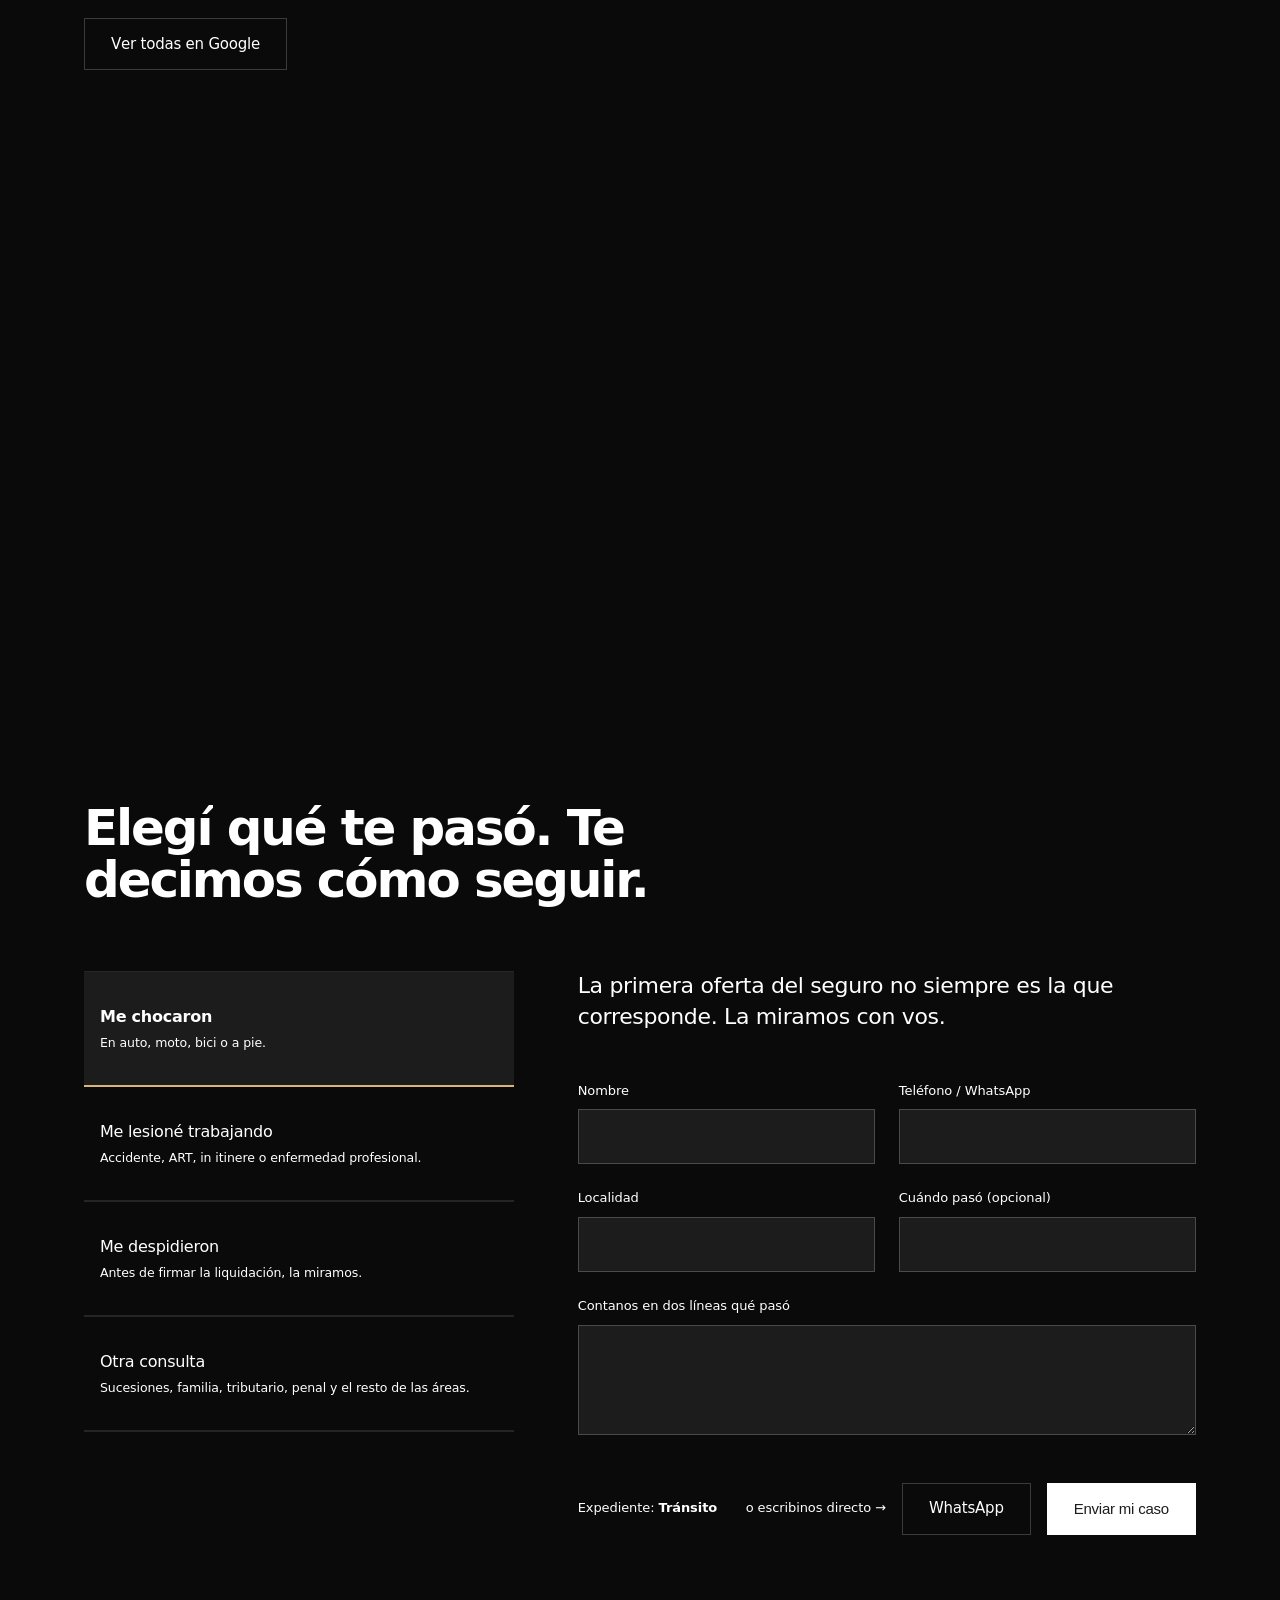
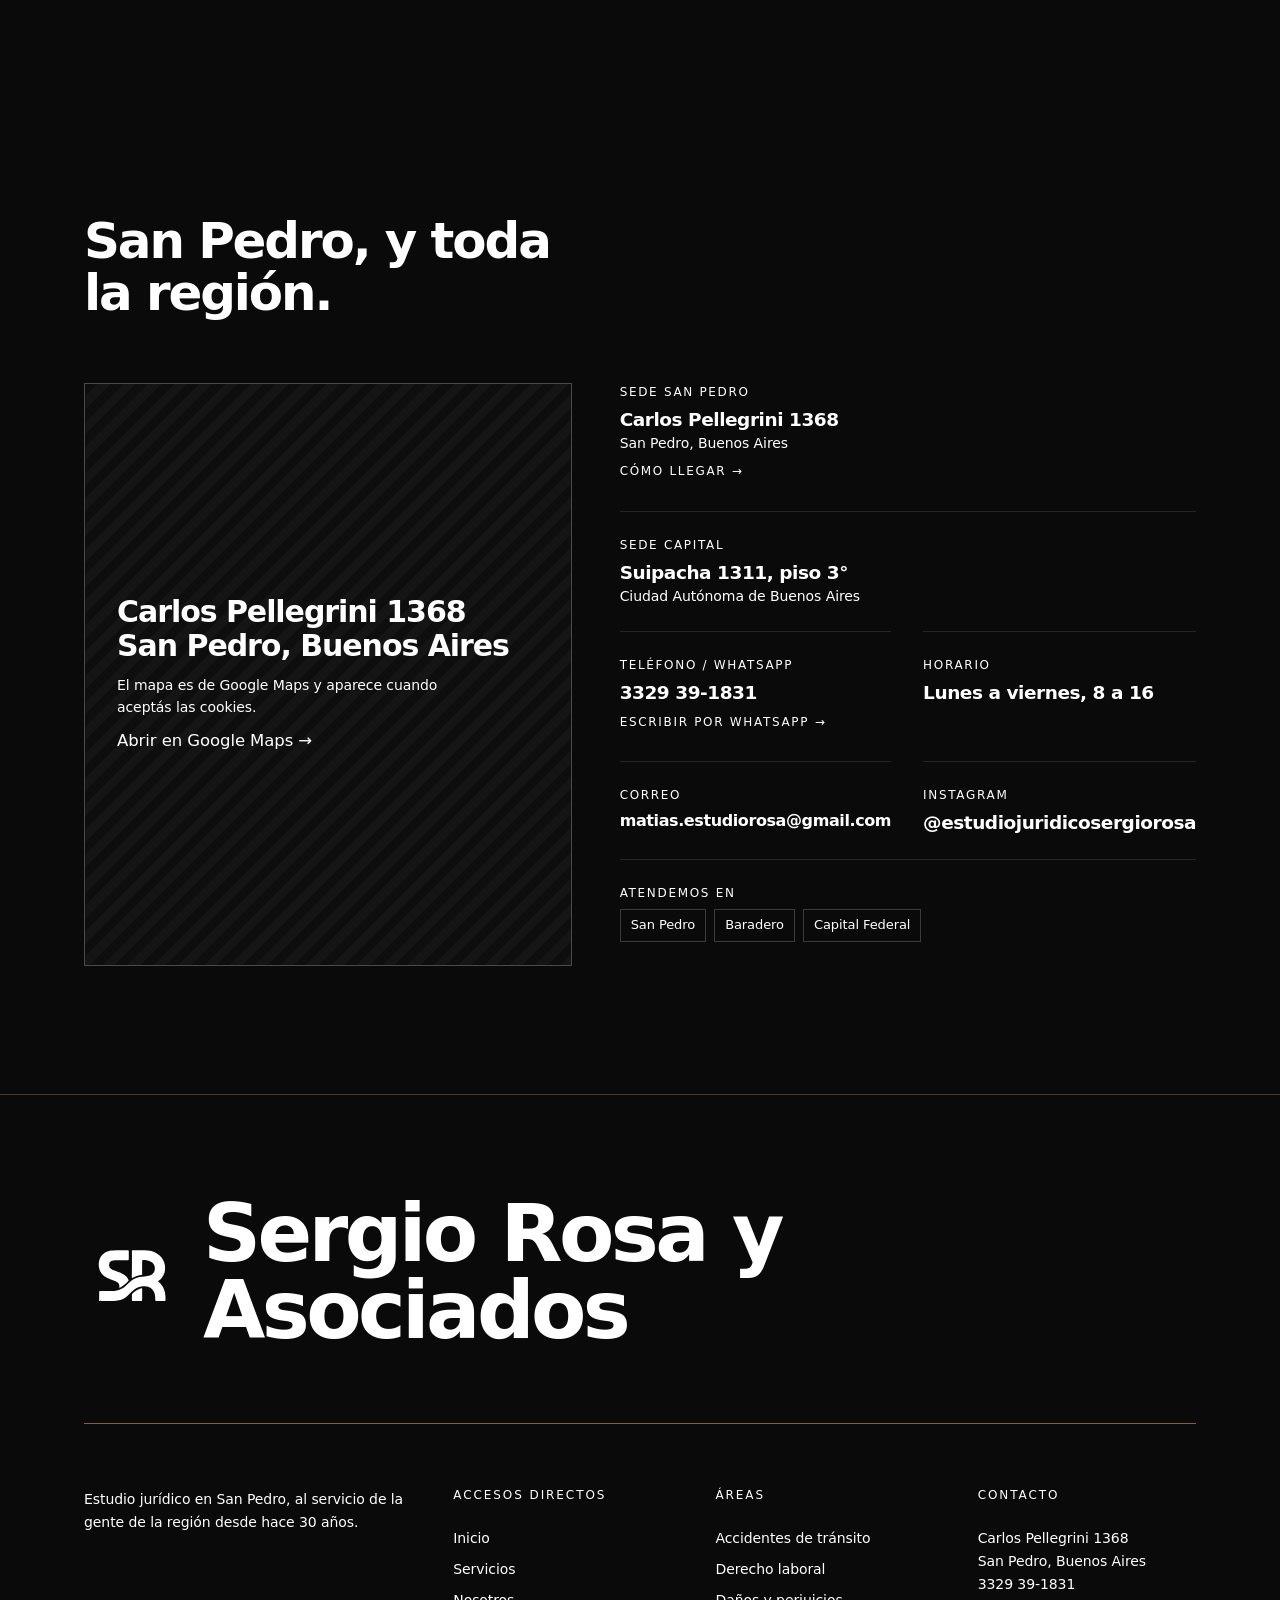
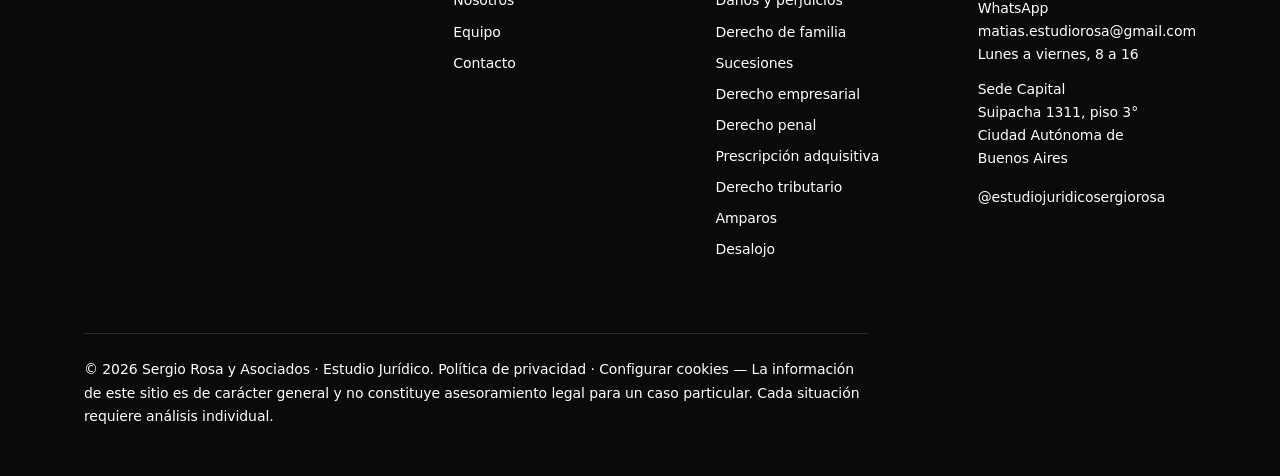
==== commit ad4f4f64: "Movimiento v2, resenas reales y SEO (canonical, Open Graph, favicon, datos estructurados, llms.txt) " ====
--- a/index.html
+++ b/index.html
@@ -6,6 +6,26 @@
 <title>Sergio Rosa y Asociados — Abogados en San Pedro</title>
 <meta name="description" content="Abogados en San Pedro. Hacemos accidentes de tránsito, ART y despidos, y todo lo que necesites resolver. 30 años en la región.">
 <meta name="msvalidate.01" content="81AB14380480F6C59E95634F8DBB5650">
+<!-- SEO v2 (2026-11-19) -->
+<link rel="canonical" href="https://estudiojcosergiorosayasoc.com.ar/">
+<link rel="icon" href="favicon.ico" sizes="48x48">
+<link rel="icon" href="favicon.svg" type="image/svg+xml">
+<link rel="apple-touch-icon" href="assets/img/apple-touch-icon.png">
+<meta name="theme-color" content="#0A0A0A">
+<meta property="og:type" content="website">
+<meta property="og:locale" content="es_AR">
+<meta property="og:site_name" content="Sergio Rosa y Asociados">
+<meta property="og:title" content="Sergio Rosa y Asociados — Abogados en San Pedro">
+<meta property="og:description" content="Abogados en San Pedro. Hacemos accidentes de tránsito, ART y despidos, y todo lo que necesites resolver. 30 años en la región.">
+<meta property="og:url" content="https://estudiojcosergiorosayasoc.com.ar/">
+<meta property="og:image" content="https://estudiojcosergiorosayasoc.com.ar/assets/img/compartir-sergio-rosa-y-asociados.jpg">
+<meta property="og:image:width" content="1200">
+<meta property="og:image:height" content="630">
+<meta property="og:image:alt" content="Sergio Rosa y Asociados, estudio jurídico en San Pedro">
+<meta name="twitter:card" content="summary_large_image">
+<meta name="twitter:title" content="Sergio Rosa y Asociados — Abogados en San Pedro">
+<meta name="twitter:description" content="Abogados en San Pedro. Hacemos accidentes de tránsito, ART y despidos, y todo lo que necesites resolver. 30 años en la región.">
+<meta name="twitter:image" content="https://estudiojcosergiorosayasoc.com.ar/assets/img/compartir-sergio-rosa-y-asociados.jpg">
 
 <!-- Inter e Inter Tight embebidas en base64 desde clientes/sergio-rosa/entregables/
      inter.b64 e intertight.b64 (06-08 y 09-08). Cero CDN, igual que carrusel-base.html
@@ -14,6 +34,7 @@
 
 
 <link rel="stylesheet" href="assets/estilos.css">
+<link rel="stylesheet" href="assets/movimiento.css">
 <script src="assets/medicion.js" defer></script>
 </head>
 
@@ -507,157 +528,49 @@
        FALTA (3 de 7): la ficha. Si no hay ficha, este bloque NO SE PUBLICA:
        se saca entero. No se rellena con videos, audios ni capturas de WhatsApp,
        aunque el cliente dé permiso. Queda visible sólo porque esto es la maqueta. -->
-  <!-- Auditoría 08-08: sin ficha de Google, las nueve tarjetas de abajo son
-       huecos publicables tal cual están. El BRIEF ya decía que el bloque se
-       saca entero sin ficha (ver la nota de más abajo); esto lo ejecuta en
-       vez de dejarlo confiado a que alguien se acuerde antes de publicar.
-       Sacar el display:none el día que exista la ficha y el link g.page/r/….
-
-       🔴 08-08 — EL display:none SE SACÓ A PEDIDO, PARA VER LA MAQUETA.
-       Esto NO significa que el bloque esté listo: la ficha de Google existe
-       pero tiene CERO reseñas, así que las nueve tarjetas de abajo siguen
-       siendo huecos con el texto "Acá va el texto de la reseña" a la vista.
-       ANTES DE PUBLICAR, una de dos: o hay reseñas reales y se cargan, o este
-       bloque se borra entero. Publicarlo así muestra tarjetas de relleno en
-       una web de un estudio jurídico, que es peor que no tener la sección. -->
-  <!-- 🔴 19-08 · EL BLOQUE VUELVE A ESTAR A LA VISTA, A PEDIDO DEL USUARIO.
-       A la mañana se le había repuesto el display:none antes de publicar, por
-       lo que dice la nota de acá arriba. El usuario pidió destaparlo igual:
-       "es para mostrar nomás". Queda dicho, entonces, y no se vuelve sobre el
-       tema: las nueve tarjetas de abajo siguen siendo HUECOS con el texto
-       "Acá va el texto de la reseña" y "Nombre · hace X meses" a la vista,
-       porque la ficha de Google existe pero tiene CERO reseñas.
-       ⚠️ Esta sección no puede quedar así el día que la web sea la de verdad
-       para el público: o se cargan reseñas reales, o el bloque se borra. -->
-  <!-- 🔴 23-08 · SE TAPA DE NUEVO, Y ESTA VEZ SÍ ES "LA DE VERDAD".
-       El destape del 19-08 fue "para mostrar nomás", con la advertencia escrita
-       arriba de qué hacer antes de que la web fuera la pública. Este es ese
-       momento: se va a fusionar a main y el link se le manda al estudio. La
-       ficha de Google sigue con CERO reseñas, así que las nueve tarjetas de
-       abajo siguen siendo huecos con "Acá va el texto de la reseña" a la vista.
-
-       Una sola declaración, como las otras veces: el markup, el orden de la
-       página y la alternancia de fondos quedan intactos. #resenas y #contacto
-       son las dos sec--dark, así que sacar esta del medio no da vuelta nada.
-
-       SE SACA ESTA LÍNEA el día que la ficha tenga reseñas reales y se carguen
-       acá. Ese sigue siendo el trabajo de más retorno de todo el plan de SEO:
-       para "abogados en San Pedro" el que sale primero es el mapa, y sin
-       reseñas no se entra al mapa. -->
-  <section class="sec sec--dark" id="resenas" style="display:none">
-    <div class="env">
-      <h2 data-anim style="max-width:24ch">Esto opinan las personas que ya confiaron en nosotros</h2>
-      <div class="hueco" data-anim style="margin-top:var(--s5)">
-        <p class="hueco__t">Bloque condicional — bloqueado, no publicable</p>
-        <p class="hueco__d">✅ La ficha existe y está cargada bien: <a href="https://maps.app.goo.gl/PU7fpSSLHrE1TFpt6" target="_blank" rel="noopener">Estudio jurídico Sergio H. rosa y asociados</a>, dirección y teléfono coinciden con el BRIEF, tiene foto real de la fachada. 🔴 Pero tiene cero reseñas — no aparece ninguna estrella ni cantidad de opiniones, solo "Escribir una opinión". El bloque sigue sin publicarse: no se rellena con testimonios escritos por nosotros, ni con fotos de stock, ni con capturas de WhatsApp.<br>Las nueve tarjetas de abajo son los lugares donde entran las reseñas reales cuando existan.</p>
-      </div>
-
-      <!-- Mecanismo listo, contenido vacío a propósito. -->
-      <div class="mq" data-anim aria-hidden="true">
-        <div class="mq__c">
-          <div class="mq__t" style="animation-duration:15s">
-          <div class="rs">
-            <p class="rs__e">★★★★★</p>
-            <p class="hueco__d">Hueco. Acá va el texto de la reseña, tal cual lo escribió la persona en Google.</p>
-            <p class="hueco__d" style="opacity:.7">Nombre · hace X meses</p>
-          </div>
-          <div class="rs">
-            <p class="rs__e">★★★★★</p>
-            <p class="hueco__d">Hueco. Acá va el texto de la reseña, tal cual lo escribió la persona en Google.</p>
-            <p class="hueco__d" style="opacity:.7">Nombre · hace X meses</p>
-          </div>
-          <div class="rs">
-            <p class="rs__e">★★★★★</p>
-            <p class="hueco__d">Hueco. Acá va el texto de la reseña, tal cual lo escribió la persona en Google.</p>
-            <p class="hueco__d" style="opacity:.7">Nombre · hace X meses</p>
-          </div>
-          <div class="rs">
-            <p class="rs__e">★★★★★</p>
-            <p class="hueco__d">Hueco. Acá va el texto de la reseña, tal cual lo escribió la persona en Google.</p>
-            <p class="hueco__d" style="opacity:.7">Nombre · hace X meses</p>
-          </div>
-          <div class="rs">
-            <p class="rs__e">★★★★★</p>
-            <p class="hueco__d">Hueco. Acá va el texto de la reseña, tal cual lo escribió la persona en Google.</p>
-            <p class="hueco__d" style="opacity:.7">Nombre · hace X meses</p>
-          </div>
-          <div class="rs">
-            <p class="rs__e">★★★★★</p>
-            <p class="hueco__d">Hueco. Acá va el texto de la reseña, tal cual lo escribió la persona en Google.</p>
-            <p class="hueco__d" style="opacity:.7">Nombre · hace X meses</p>
-          </div>
-          </div>
-        </div>
-        <div class="mq__c mq__c--md">
-          <div class="mq__t" style="animation-duration:19s">
-          <div class="rs">
-            <p class="rs__e">★★★★★</p>
-            <p class="hueco__d">Hueco. Acá va el texto de la reseña, tal cual lo escribió la persona en Google.</p>
-            <p class="hueco__d" style="opacity:.7">Nombre · hace X meses</p>
-          </div>
-          <div class="rs">
-            <p class="rs__e">★★★★★</p>
-            <p class="hueco__d">Hueco. Acá va el texto de la reseña, tal cual lo escribió la persona en Google.</p>
-            <p class="hueco__d" style="opacity:.7">Nombre · hace X meses</p>
-          </div>
-          <div class="rs">
-            <p class="rs__e">★★★★★</p>
-            <p class="hueco__d">Hueco. Acá va el texto de la reseña, tal cual lo escribió la persona en Google.</p>
-            <p class="hueco__d" style="opacity:.7">Nombre · hace X meses</p>
-          </div>
-          <div class="rs">
-            <p class="rs__e">★★★★★</p>
-            <p class="hueco__d">Hueco. Acá va el texto de la reseña, tal cual lo escribió la persona en Google.</p>
-            <p class="hueco__d" style="opacity:.7">Nombre · hace X meses</p>
-          </div>
-          <div class="rs">
-            <p class="rs__e">★★★★★</p>
-            <p class="hueco__d">Hueco. Acá va el texto de la reseña, tal cual lo escribió la persona en Google.</p>
-            <p class="hueco__d" style="opacity:.7">Nombre · hace X meses</p>
-          </div>
-          <div class="rs">
-            <p class="rs__e">★★★★★</p>
-            <p class="hueco__d">Hueco. Acá va el texto de la reseña, tal cual lo escribió la persona en Google.</p>
-            <p class="hueco__d" style="opacity:.7">Nombre · hace X meses</p>
-          </div>
-          </div>
-        </div>
-        <div class="mq__c mq__c--lg">
-          <div class="mq__t" style="animation-duration:17s">
-          <div class="rs">
-            <p class="rs__e">★★★★★</p>
-            <p class="hueco__d">Hueco. Acá va el texto de la reseña, tal cual lo escribió la persona en Google.</p>
-            <p class="hueco__d" style="opacity:.7">Nombre · hace X meses</p>
-          </div>
-          <div class="rs">
-            <p class="rs__e">★★★★★</p>
-            <p class="hueco__d">Hueco. Acá va el texto de la reseña, tal cual lo escribió la persona en Google.</p>
-            <p class="hueco__d" style="opacity:.7">Nombre · hace X meses</p>
-          </div>
-          <div class="rs">
-            <p class="rs__e">★★★★★</p>
-            <p class="hueco__d">Hueco. Acá va el texto de la reseña, tal cual lo escribió la persona en Google.</p>
-            <p class="hueco__d" style="opacity:.7">Nombre · hace X meses</p>
-          </div>
-          <div class="rs">
-            <p class="rs__e">★★★★★</p>
-            <p class="hueco__d">Hueco. Acá va el texto de la reseña, tal cual lo escribió la persona en Google.</p>
-            <p class="hueco__d" style="opacity:.7">Nombre · hace X meses</p>
-          </div>
-          <div class="rs">
-            <p class="rs__e">★★★★★</p>
-            <p class="hueco__d">Hueco. Acá va el texto de la reseña, tal cual lo escribió la persona en Google.</p>
-            <p class="hueco__d" style="opacity:.7">Nombre · hace X meses</p>
-          </div>
-          <div class="rs">
-            <p class="rs__e">★★★★★</p>
-            <p class="hueco__d">Hueco. Acá va el texto de la reseña, tal cual lo escribió la persona en Google.</p>
-            <p class="hueco__d" style="opacity:.7">Nombre · hace X meses</p>
-          </div>
-          </div>
-        </div>
-      </div>
-      <p data-anim style="margin-top:var(--s4)"><a class="btn btn--gh" href="#contacto">Ver todas en Google <span class="pend">falta la ficha</span></a></p>
+  <!-- 07 · RESEÑAS — 2026-11-19 (v2). Se destapa con las reseñas REALES de la ficha
+       «Estudio jurídico Sergio H. Rosa y Asociados» de Google, copiadas tal cual las
+       escribieron (solo se sacaron los emojis del final). Van las cinco que tienen texto;
+       las que son solo estrellas no se muestran. Nombre + inicial del apellido.
+       Sin número de promedio ni cantidad a la vista: cambian con cada reseña nueva y la
+       web es estática. Tampoco van en datos estructurados: Google no muestra estrellas
+       de reseñas que publica el propio negocio.
+       Movimiento (movimiento.js · reseñas): en compu las tarjetas arrancan apiladas
+       como un mazo de papeles y se reparten a su lugar atadas al scroll (great-ui ·
+       Scroll Flying Cards); al caer, las estrellas se llenan. En celular entran de a una. -->
+  <section class="sec sec--dark" id="resenas">
+    <div class="env op__env">
+      <div class="op__cab">
+        <h2 data-anim style="max-width:14ch">Esto opinan las personas que ya confiaron en nosotros</h2>
+        <p data-anim style="margin-top:var(--s4)"><a class="btn btn--gh" href="https://maps.app.goo.gl/PU7fpSSLHrE1TFpt6" target="_blank" rel="noopener">Ver todas en Google</a></p>
+      </div>
+      <div class="op__mesa" id="opMesa">
+        <figure class="op op--larga">
+          <p class="op__est" aria-label="5 de 5 estrellas"><span aria-hidden="true">★★★★★</span></p>
+          <blockquote class="op__txt"><p>En abril mis papás tuvieron un accidente donde el auto quedo en mul malas condiciones (no se podía ni conducir) y hable con Matias y me ayudaron con el caso y pude cobrar una buena indemnización. Quede muy conforme con el estudio.</p></blockquote>
+          <figcaption class="op__nom">Mai G. <span>· Reseña en Google</span></figcaption>
+        </figure>
+        <figure class="op">
+          <p class="op__est" aria-label="5 de 5 estrellas"><span aria-hidden="true">★★★★★</span></p>
+          <blockquote class="op__txt"><p>Excelente atención. Un equipo de grandes profesionales y, sobre todo, de buenas personas. Totalmente recomendables.</p></blockquote>
+          <figcaption class="op__nom">Sol T. <span>· Reseña en Google</span></figcaption>
+        </figure>
+        <figure class="op">
+          <p class="op__est" aria-label="4 de 5 estrellas"><span aria-hidden="true">★★★★</span></p>
+          <blockquote class="op__txt"><p>Me brindaron un excelente servicio. Super recomendable.</p></blockquote>
+          <figcaption class="op__nom">Maximiliano R. <span>· Reseña en Google</span></figcaption>
+        </figure>
+        <figure class="op">
+          <p class="op__est" aria-label="5 de 5 estrellas"><span aria-hidden="true">★★★★★</span></p>
+          <blockquote class="op__txt"><p>Excelente estudio, con grandes profesionales</p></blockquote>
+          <figcaption class="op__nom">Valentin P. <span>· Reseña en Google</span></figcaption>
+        </figure>
+        <figure class="op">
+          <p class="op__est" aria-label="5 de 5 estrellas"><span aria-hidden="true">★★★★★</span></p>
+          <blockquote class="op__txt"><p>Muy Profesionales!!!</p></blockquote>
+          <figcaption class="op__nom">Sandra E. <span>· Reseña en Google</span></figcaption>
+        </figure>
+      </div>
     </div>
   </section>
 
@@ -858,5 +771,291 @@
 <script src="assets/sitio.js"></script>
 
 <script src="assets/sitio-2.js"></script>
+<script src="assets/movimiento.js"></script>
+<script type="application/ld+json">
+{
+  "@context": "https://schema.org",
+  "@graph": [
+    {
+      "@type": "WebSite",
+      "@id": "https://estudiojcosergiorosayasoc.com.ar/#sitio",
+      "url": "https://estudiojcosergiorosayasoc.com.ar/",
+      "name": "Sergio Rosa y Asociados",
+      "inLanguage": "es-AR",
+      "publisher": {
+        "@id": "https://estudiojcosergiorosayasoc.com.ar/#estudio"
+      }
+    },
+    {
+      "@type": "LegalService",
+      "@id": "https://estudiojcosergiorosayasoc.com.ar/#estudio",
+      "name": "Sergio Rosa y Asociados",
+      "alternateName": [
+        "Estudio jurídico Sergio H. Rosa y Asociados",
+        "Estudio Jurídico Sergio Rosa y Asociados"
+      ],
+      "url": "https://estudiojcosergiorosayasoc.com.ar/",
+      "description": "Estudio jurídico en San Pedro, Buenos Aires, con 30 años en la región. Accidentes de tránsito, ART y despidos, y once áreas de práctica.",
+      "logo": "https://estudiojcosergiorosayasoc.com.ar/assets/img/icono-512.png",
+      "image": [
+        "https://estudiojcosergiorosayasoc.com.ar/assets/img/compartir-sergio-rosa-y-asociados.jpg",
+        "https://estudiojcosergiorosayasoc.com.ar/assets/img/estudio-juridico-san-pedro-fachada.webp"
+      ],
+      "telephone": "+54 3329 39-1831",
+      "email": "matias.estudiorosa@gmail.com",
+      "address": {
+        "@type": "PostalAddress",
+        "streetAddress": "Carlos Pellegrini 1368",
+        "addressLocality": "San Pedro",
+        "addressRegion": "Buenos Aires",
+        "addressCountry": "AR"
+      },
+      "hasMap": "https://maps.app.goo.gl/PU7fpSSLHrE1TFpt6",
+      "openingHoursSpecification": [
+        {
+          "@type": "OpeningHoursSpecification",
+          "dayOfWeek": [
+            "Monday",
+            "Tuesday",
+            "Wednesday",
+            "Thursday",
+            "Friday"
+          ],
+          "opens": "08:00",
+          "closes": "16:00"
+        }
+      ],
+      "areaServed": [
+        {
+          "@type": "City",
+          "name": "San Pedro"
+        },
+        {
+          "@type": "City",
+          "name": "Baradero"
+        },
+        {
+          "@type": "City",
+          "name": "Ciudad Autónoma de Buenos Aires"
+        }
+      ],
+      "department": {
+        "@type": "LegalService",
+        "name": "Sergio Rosa y Asociados — Sede Capital",
+        "address": {
+          "@type": "PostalAddress",
+          "streetAddress": "Suipacha 1311, piso 3°",
+          "addressLocality": "Ciudad Autónoma de Buenos Aires",
+          "addressCountry": "AR"
+        },
+        "telephone": "+54 3329 39-1831"
+      },
+      "sameAs": [
+        "https://instagram.com/estudiojuridicosergiorosa"
+      ],
+      "knowsAbout": [
+        "Accidentes de tránsito",
+        "Derecho laboral",
+        "Daños y perjuicios",
+        "Derecho de familia",
+        "Sucesiones",
+        "Derecho empresarial",
+        "Derecho penal",
+        "Prescripción adquisitiva",
+        "Derecho tributario",
+        "Amparos",
+        "Desalojo"
+      ],
+      "hasOfferCatalog": {
+        "@type": "OfferCatalog",
+        "name": "Áreas de práctica",
+        "itemListElement": [
+          {
+            "@type": "Offer",
+            "itemOffered": {
+              "@type": "Service",
+              "name": "Accidentes de tránsito",
+              "url": "https://estudiojcosergiorosayasoc.com.ar/accidentes-de-transito/"
+            }
+          },
+          {
+            "@type": "Offer",
+            "itemOffered": {
+              "@type": "Service",
+              "name": "Derecho laboral",
+              "url": "https://estudiojcosergiorosayasoc.com.ar/derecho-laboral/"
+            }
+          },
+          {
+            "@type": "Offer",
+            "itemOffered": {
+              "@type": "Service",
+              "name": "Daños y perjuicios",
+              "url": "https://estudiojcosergiorosayasoc.com.ar/danos-y-perjuicios/"
+            }
+          },
+          {
+            "@type": "Offer",
+            "itemOffered": {
+              "@type": "Service",
+              "name": "Derecho de familia",
+              "url": "https://estudiojcosergiorosayasoc.com.ar/derecho-de-familia/"
+            }
+          },
+          {
+            "@type": "Offer",
+            "itemOffered": {
+              "@type": "Service",
+              "name": "Sucesiones",
+              "url": "https://estudiojcosergiorosayasoc.com.ar/sucesiones/"
+            }
+          },
+          {
+            "@type": "Offer",
+            "itemOffered": {
+              "@type": "Service",
+              "name": "Derecho empresarial",
+              "url": "https://estudiojcosergiorosayasoc.com.ar/derecho-empresarial/"
+            }
+          },
+          {
+            "@type": "Offer",
+            "itemOffered": {
+              "@type": "Service",
+              "name": "Derecho penal",
+              "url": "https://estudiojcosergiorosayasoc.com.ar/derecho-penal/"
+            }
+          },
+          {
+            "@type": "Offer",
+            "itemOffered": {
+              "@type": "Service",
+              "name": "Prescripción adquisitiva",
+              "url": "https://estudiojcosergiorosayasoc.com.ar/prescripcion-adquisitiva/"
+            }
+          },
+          {
+            "@type": "Offer",
+            "itemOffered": {
+              "@type": "Service",
+              "name": "Derecho tributario",
+              "url": "https://estudiojcosergiorosayasoc.com.ar/derecho-tributario/"
+            }
+          },
+          {
+            "@type": "Offer",
+            "itemOffered": {
+              "@type": "Service",
+              "name": "Amparos",
+              "url": "https://estudiojcosergiorosayasoc.com.ar/amparos/"
+            }
+          },
+          {
+            "@type": "Offer",
+            "itemOffered": {
+              "@type": "Service",
+              "name": "Desalojo",
+              "url": "https://estudiojcosergiorosayasoc.com.ar/desalojo/"
+            }
+          }
+        ]
+      },
+      "founder": {
+        "@id": "https://estudiojcosergiorosayasoc.com.ar/#sergio-rosa"
+      },
+      "employee": [
+        {
+          "@id": "https://estudiojcosergiorosayasoc.com.ar/#sergio-rosa"
+        },
+        {
+          "@id": "https://estudiojcosergiorosayasoc.com.ar/#matias-seery"
+        },
+        {
+          "@id": "https://estudiojcosergiorosayasoc.com.ar/#ayelen-barzala"
+        },
+        {
+          "@id": "https://estudiojcosergiorosayasoc.com.ar/#lucia-patthey"
+        }
+      ],
+      "geo": {
+        "@type": "GeoCoordinates",
+        "latitude": -33.6824697,
+        "longitude": -59.667738
+      }
+    },
+    {
+      "@type": "Person",
+      "@id": "https://estudiojcosergiorosayasoc.com.ar/#sergio-rosa",
+      "name": "Sergio H. Rosa",
+      "jobTitle": "Abogado titular",
+      "worksFor": {
+        "@id": "https://estudiojcosergiorosayasoc.com.ar/#estudio"
+      },
+      "image": "https://estudiojcosergiorosayasoc.com.ar/assets/img/sergio-rosa-estudio-juridico.webp",
+      "honorificPrefix": "Dr.",
+      "knowsAbout": [
+        "Derecho tributario"
+      ],
+      "description": "30 años de ejercicio en la región. Lleva el área tributaria del estudio: defensa ante ARCA (ex AFIP) y ante el Tribunal Fiscal."
+    },
+    {
+      "@type": "Person",
+      "@id": "https://estudiojcosergiorosayasoc.com.ar/#matias-seery",
+      "name": "Matías Seery",
+      "jobTitle": "Abogado, socio del estudio",
+      "worksFor": {
+        "@id": "https://estudiojcosergiorosayasoc.com.ar/#estudio"
+      },
+      "image": "https://estudiojcosergiorosayasoc.com.ar/assets/img/matias-seery-abogado-penal-san-pedro.webp",
+      "honorificPrefix": "Dr.",
+      "knowsAbout": [
+        "Derecho penal"
+      ],
+      "alumniOf": {
+        "@type": "CollegeOrUniversity",
+        "name": "Universidad Nacional de Lomas de Zamora"
+      },
+      "description": "Lleva la defensa penal del estudio y el seguimiento de los expedientes. Matriculado en el Colegio de Abogados de San Nicolás."
+    },
+    {
+      "@type": "Person",
+      "@id": "https://estudiojcosergiorosayasoc.com.ar/#ayelen-barzala",
+      "name": "Ayelén Barzala",
+      "jobTitle": "Abogada",
+      "worksFor": {
+        "@id": "https://estudiojcosergiorosayasoc.com.ar/#estudio"
+      },
+      "image": "https://estudiojcosergiorosayasoc.com.ar/assets/img/ayelen-estudio-juridico-san-pedro.webp",
+      "honorificPrefix": "Dra.",
+      "alumniOf": {
+        "@type": "CollegeOrUniversity",
+        "name": "Universidad Nacional de Lomas de Zamora"
+      }
+    },
+    {
+      "@type": "Person",
+      "@id": "https://estudiojcosergiorosayasoc.com.ar/#lucia-patthey",
+      "name": "Lucía A. Patthey",
+      "jobTitle": "Abogada",
+      "worksFor": {
+        "@id": "https://estudiojcosergiorosayasoc.com.ar/#estudio"
+      },
+      "image": "https://estudiojcosergiorosayasoc.com.ar/assets/img/lucia-patthey-abogada-san-pedro.webp",
+      "alumniOf": {
+        "@type": "CollegeOrUniversity",
+        "name": "Universidad Nacional de Lomas de Zamora"
+      },
+      "knowsAbout": [
+        "Derecho laboral",
+        "Sucesiones",
+        "Amparos",
+        "Contratos",
+        "Derecho de familia",
+        "Accidentes de tránsito"
+      ]
+    }
+  ]
+}
+</script>
 </body>
 </html>
--- a/assets/movimiento.css
+++ b/assets/movimiento.css
@@ -0,0 +1,145 @@
+/* =====================================================================
+   MOVIMIENTO v2 (2026-11-19)
+   Capa que va ENCIMA de estilos.css: no cambia la estructura, los textos ni
+   el sistema de revelado de siempre. Suma cinco cosas, todas con la misma
+   curva de llegada (--salida, expo-out) que ya usa el sitio:
+
+     1. scroll con peso (sólo compu con mouse; en el celular queda el nativo)
+     2. cinta del hero que responde a la velocidad y al sentido del scroll
+     3. la bajada de Nosotros que se enfoca palabra por palabra
+     4. botones: el texto sube y entra una copia desde abajo, letra a letra
+     5. contacto: la marca de la pestaña elegida viaja de una a otra, y las
+        hairlines de «Dónde» se trazan en dorado y se apagan
+
+   Referencias: extrafazant.nl y moisez.com (Awwwards, scroll con Lenis y
+   líneas que se trazan), great-ui Word Focus Scroll y Animated Link
+   (TextRise), reactbits Scroll Velocity. Todo hecho a mano: cero CDN.
+   ===================================================================== */
+
+/* --- 1 · scroll con peso ---
+   Con el scroll suave propio el navegador no tiene que animar nada: el
+   scroll-behavior:smooth del <html> se apaga para que no pelee con el motor.
+   Las anclas las anima movimiento.js con la misma curva. */
+/* !important porque ScrollTrigger, después de cada refresh, deja escrito en
+   línea el scroll-behavior que encontró (smooth): sin esto, cada scrollTo
+   del motor arrancaría una animación nativa encima de la nuestra. */
+html.mv-suave{scroll-behavior:auto!important}
+
+/* --- 2 · cinta del hero ---
+   La animación CSS de 38 s se reemplaza por una posición que escribe el
+   script en cada cuadro. Sin JS (o con motion reducido) sigue la de siempre. */
+.hero__cinta.mv-cinta .hero__pista{animation:none;will-change:transform}
+
+/* --- 3 · bajada de Nosotros ---
+   El párrafo deja el revelado general (subir y desenfocar todo junto) y lo
+   reemplaza por el foco palabra por palabra atado al scroll. */
+.lead.mv-foco[data-anim]{opacity:1;transform:none;filter:none;transition:none}
+.mv-foco .mv-p{transition:opacity .25s linear,filter .25s linear}
+
+/* --- 4 · botones: TextRise ---
+   El texto real queda en un .sr para lectores de pantalla; lo visible son
+   dos copias letra a letra, una arriba de la otra. Al pasar el mouse la de
+   adelante sube y la de atrás entra desde abajo, con 12 ms entre letras. */
+.mv-tr{position:relative;z-index:1;display:inline-flex;overflow:hidden;
+  padding:.14em 0;margin:-.14em 0;vertical-align:top;white-space:pre}
+.mv-tr__a,.mv-tr__b{display:inline-flex}
+.mv-tr__b{position:absolute;left:0;top:.14em}
+.mv-tr i{font-style:normal;display:inline-block;
+  transition:transform .52s var(--salida) calc(var(--i) * 12ms)}
+.mv-tr__b i{transform:translate3d(0,115%,0)}
+@media (hover:hover) and (pointer:fine){
+  .btn:hover .mv-tr__a i,.btn:focus-visible .mv-tr__a i{transform:translate3d(0,-115%,0)}
+  .btn:hover .mv-tr__b i,.btn:focus-visible .mv-tr__b i{transform:translate3d(0,0,0)}
+}
+
+/* --- 5a · contacto: la marca que viaja ---
+   Antes el relleno y la raya dorada aparecían y desaparecían en la pestaña
+   elegida. Ahora son UNA pieza que se desliza de la anterior a la nueva:
+   se entiende de dónde a dónde cambió el expediente. */
+.leg__rail.mv-marca{position:relative}
+.mv-marca .leg__tab{position:relative;z-index:1}
+.mv-marca .leg__tab[aria-selected="true"]{background:transparent;border-bottom-color:var(--linea-suave)}
+.leg__marca{
+  position:absolute;left:0;top:0;z-index:0;pointer-events:none;
+  background:var(--superficie);box-shadow:inset 0 -2px 0 var(--dorado);
+}
+/* sólo viaja el transform: ancho y alto se ajustan al instante (las
+   pestañas miden casi lo mismo, la diferencia no se ve y no fuerza layout) */
+.leg__marca.mv-va{transition:transform .5s var(--salida)}
+.mv-marca .leg__tab:active{transform:scale(.985);transition:transform .12s var(--ease)}
+
+/* la frase del expediente cambia con un fundido que desenfoca: sin blur se
+   ven dos frases encimadas durante el cambio; con blur se lee como una sola
+   que se transforma. Engancha del opacity:0 que ya escribe sitio-2.js. */
+.leg__voz{transition:opacity .28s var(--ease),filter .28s var(--ease),transform .28s var(--salida)}
+.leg__voz[style*="opacity: 0"]{filter:blur(5px);transform:translate3d(0,6px,0)}
+
+/* --- 5b · «Dónde»: hairlines que se trazan ---
+   Cada línea de la ficha se dibuja de izquierda a derecha en dorado cuando
+   la ficha entra, y después se apaga al gris de siempre. */
+.ficha>*{position:relative}
+.ficha>*:not(:first-child){border-top-color:transparent}
+.ficha>*:not(:first-child)::before{
+  content:"";position:absolute;left:0;right:0;top:-1px;height:1px;
+  background:var(--linea-suave);transform:scaleX(1);transform-origin:left center;
+}
+.ficha[data-anim]:not(.vista)>*:not(:first-child)::before{transform:scaleX(0);background:var(--dorado)}
+.ficha.vista>*:not(:first-child)::before{
+  transition:transform 1s var(--salida) calc(var(--n,0) * 90ms + 200ms),
+             background-color 1.2s var(--ease) calc(var(--n,0) * 90ms + 900ms);
+}
+.ficha>*:nth-child(2){--n:1}.ficha>*:nth-child(3){--n:2}.ficha>*:nth-child(4){--n:3}
+.ficha>*:nth-child(5){--n:4}.ficha>*:nth-child(6){--n:5}.ficha>*:nth-child(7){--n:6}
+
+.sin-js .ficha>*:not(:first-child)::before{transform:none;background:var(--linea-suave)}
+
+@media (prefers-reduced-motion:reduce){
+  .mv-tr__b{display:none}
+  .ficha>*:not(:first-child)::before{transform:none!important;background:var(--linea-suave)!important}
+  .leg__voz[style*="opacity: 0"]{filter:none;transform:none}
+}
+
+/* --- 6 · RESEÑAS (2026-11-19) ---
+   Cinco reseñas reales no llenan una marquesina de tres columnas: se repetían.
+   Ahora son una mesa: título y botón a la izquierda, las tarjetas a la derecha
+   en una grilla de dos, la más larga ocupando dos filas. Sin JS quedan quietas
+   y completas; con JS (clase .op--js en la mesa) se reparten como un mazo. */
+.op__env{display:grid;grid-template-columns:minmax(0,.8fr) minmax(0,1.6fr);gap:var(--s6);align-items:start}
+.op__cab{position:sticky;top:120px}
+.op__mesa{display:grid;grid-template-columns:1fr 1fr;gap:var(--s3);grid-auto-flow:dense}
+.op{
+  margin:0;display:flex;flex-direction:column;gap:var(--s3);
+  padding:var(--s4);background:var(--superficie);border:1px solid var(--linea-suave);
+  transform-origin:50% 60%;
+}
+.op--larga{grid-row:span 2;justify-content:space-between}
+.op__est{margin:0;color:var(--dorado);font-size:13px;letter-spacing:.32em;line-height:1}
+.op__est span{display:inline-block}
+.op__txt{margin:0;flex:1}
+.op__txt p{margin:0;font-size:clamp(17px,1.5vw,19px);line-height:1.45;font-weight:200;letter-spacing:-.012em;color:var(--texto)}
+.op--larga .op__txt p{font-size:clamp(20px,2vw,25px);line-height:1.36}
+.op__nom{font-size:14px;font-weight:600;letter-spacing:-.005em;color:var(--texto)}
+.op__nom span{font-weight:200}
+
+/* con JS: las estrellas se llenan cuando la tarjeta cae en su lugar */
+.op--js .op__est span{clip-path:inset(0 100% 0 0);transition:clip-path .7s var(--salida) .1s}
+.op--js .op.op--llega .op__est span{clip-path:inset(0 0 0 0)}
+/* celular: entran de a una desde abajo */
+.op--js.op--simple .op{opacity:0;transform:translate3d(0,26px,0);
+  transition:opacity .55s var(--salida),transform .8s var(--salida)}
+.op--js.op--simple .op.op--llega{opacity:1;transform:none}
+/* compu: el contenido aparece recién al apoyar el papel en la mesa */
+.op--js.op--mazo .op>*{opacity:var(--cara,1)}
+
+@media (max-width:900px){
+  .op__env{grid-template-columns:1fr;gap:var(--s5)}
+  .op__cab{position:static}
+}
+@media (max-width:620px){
+  .op__mesa{grid-template-columns:1fr}
+  .op--larga{grid-row:auto}
+}
+@media (prefers-reduced-motion:reduce){
+  .op--js .op__est span{clip-path:none}
+  .op--js.op--simple .op{opacity:1;transform:none}
+}
